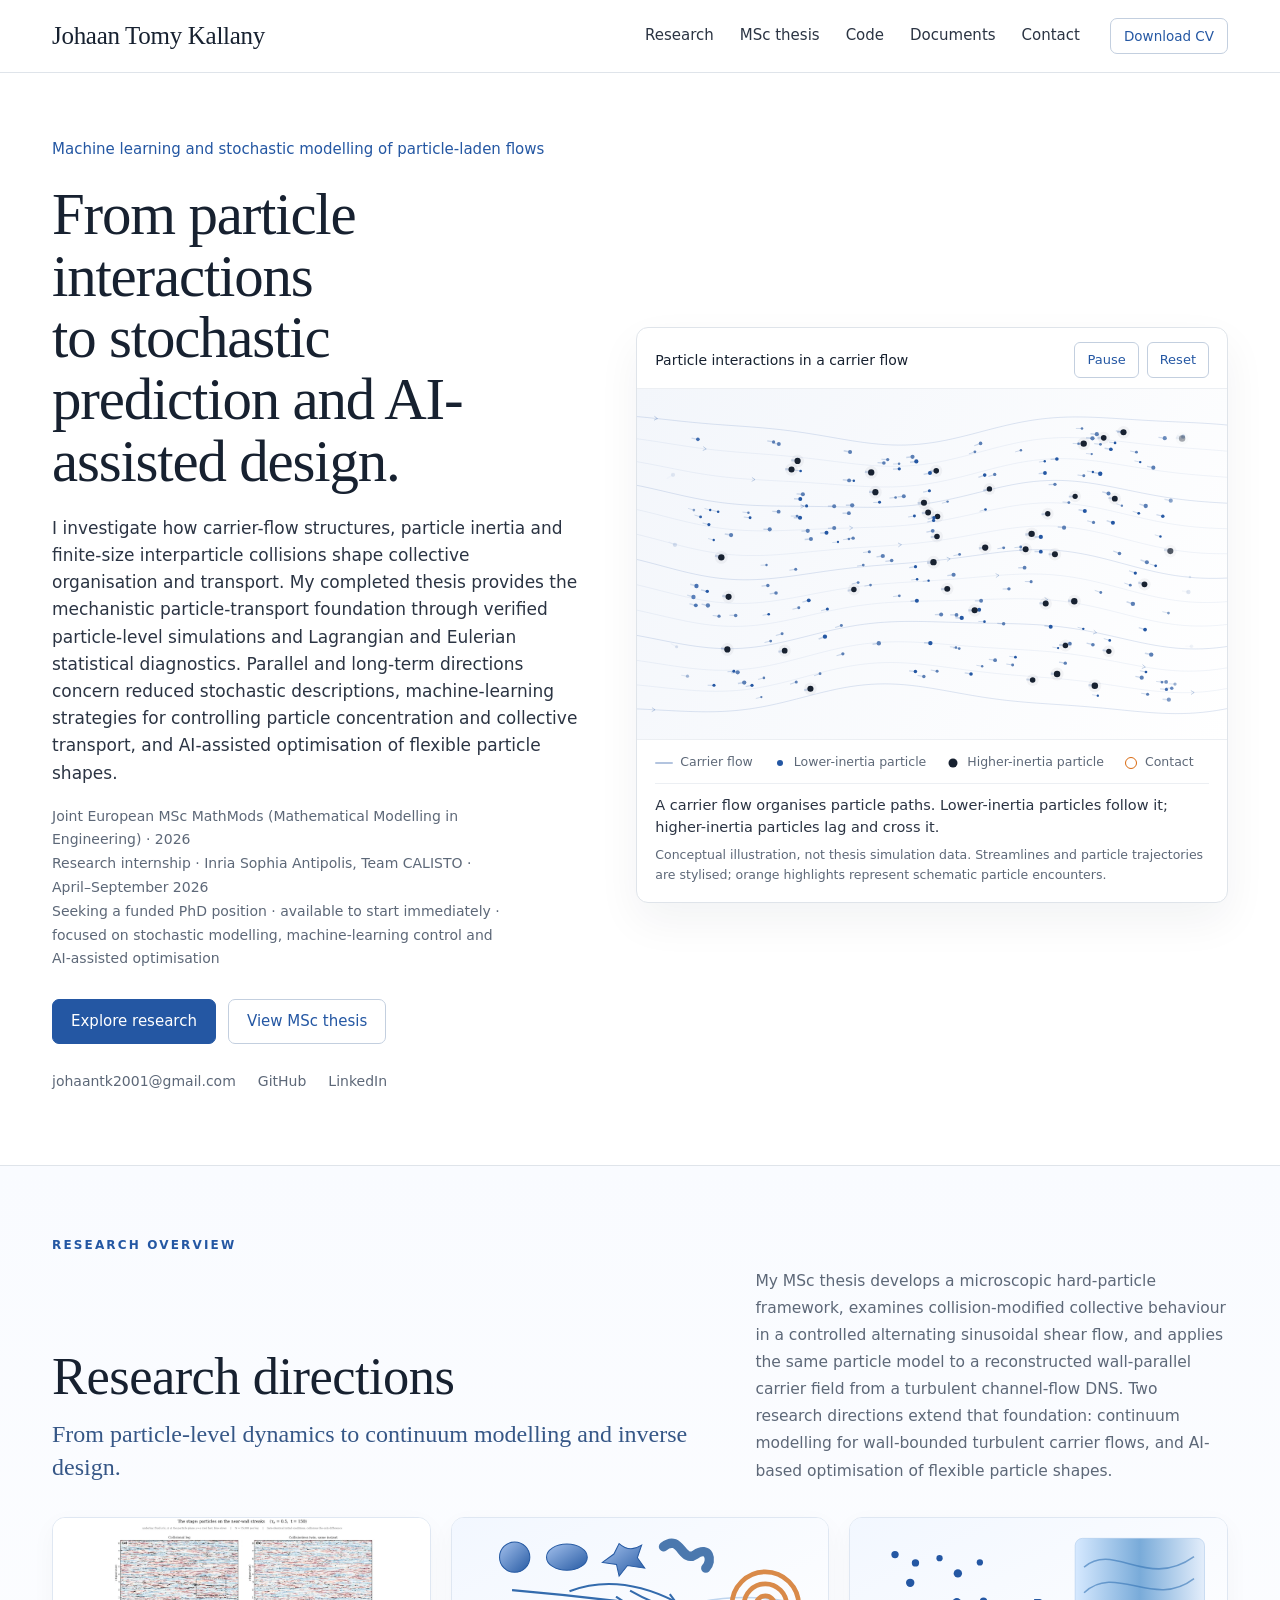
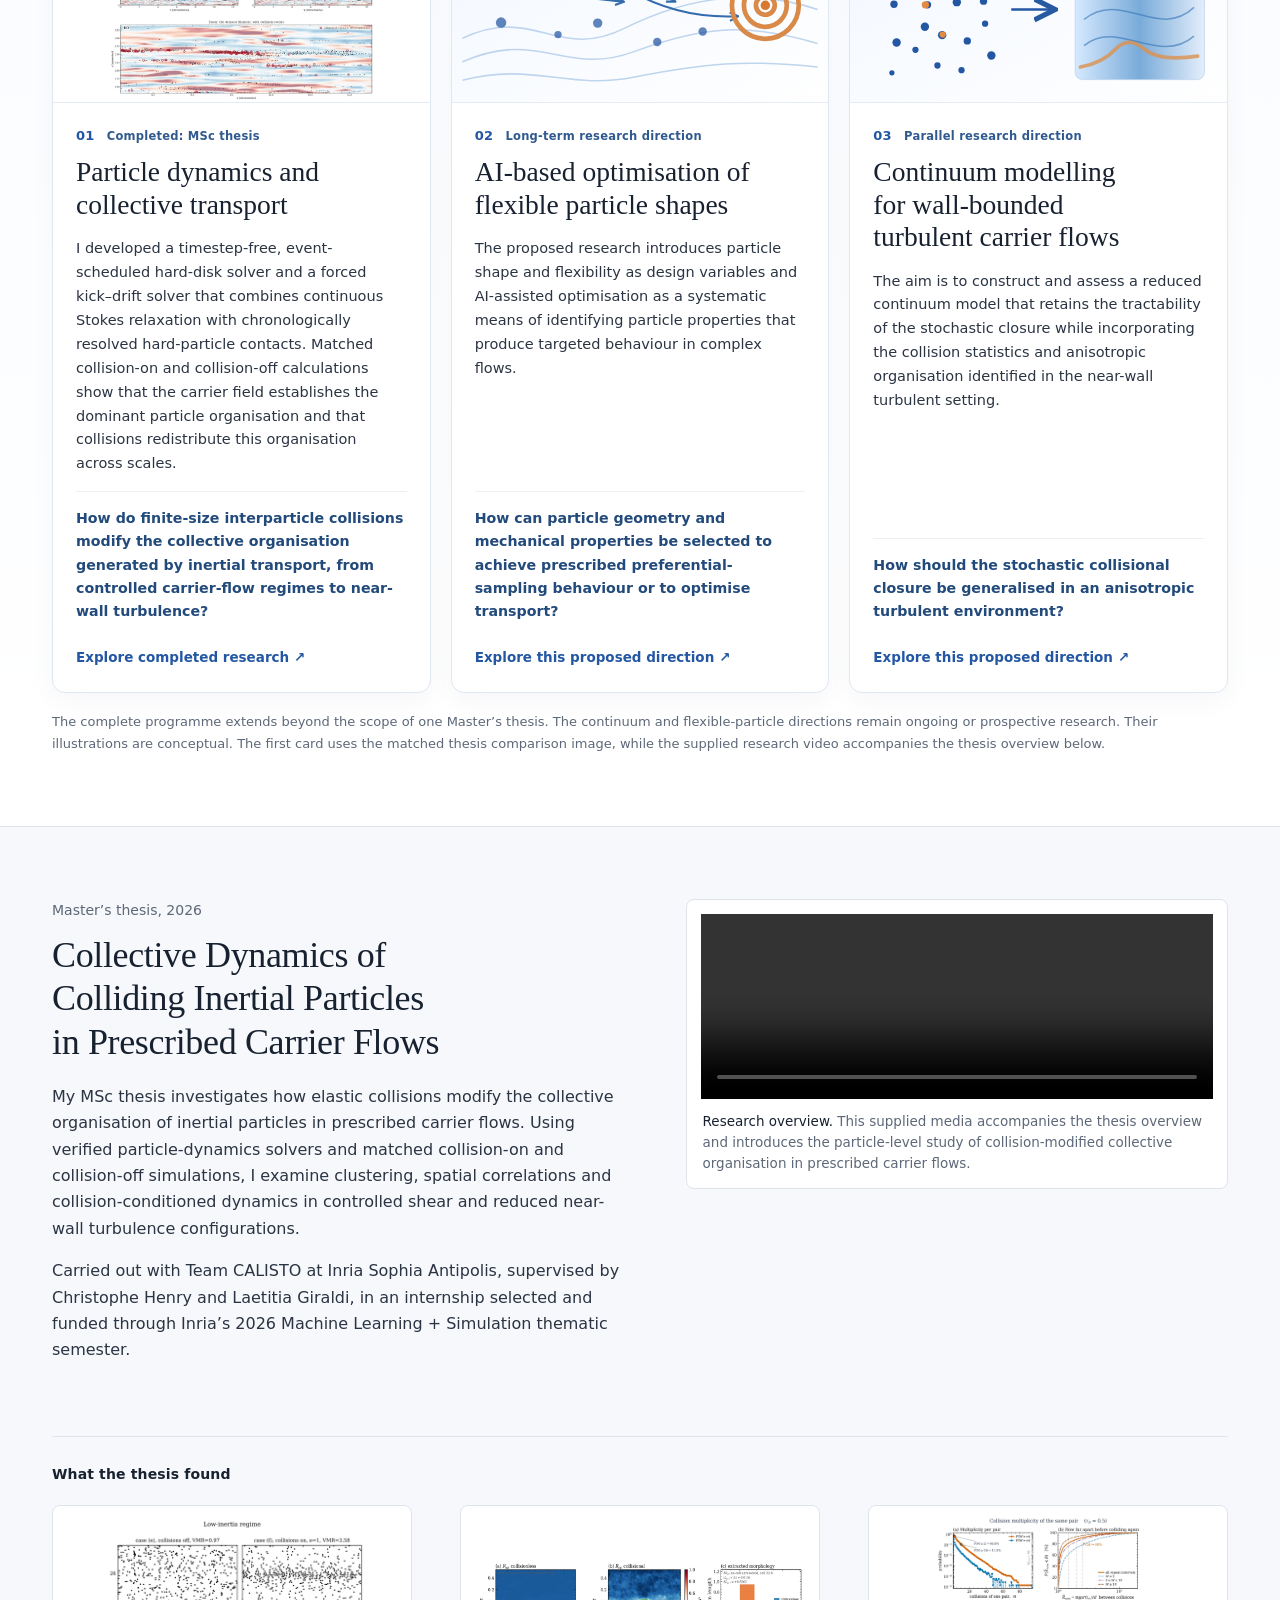
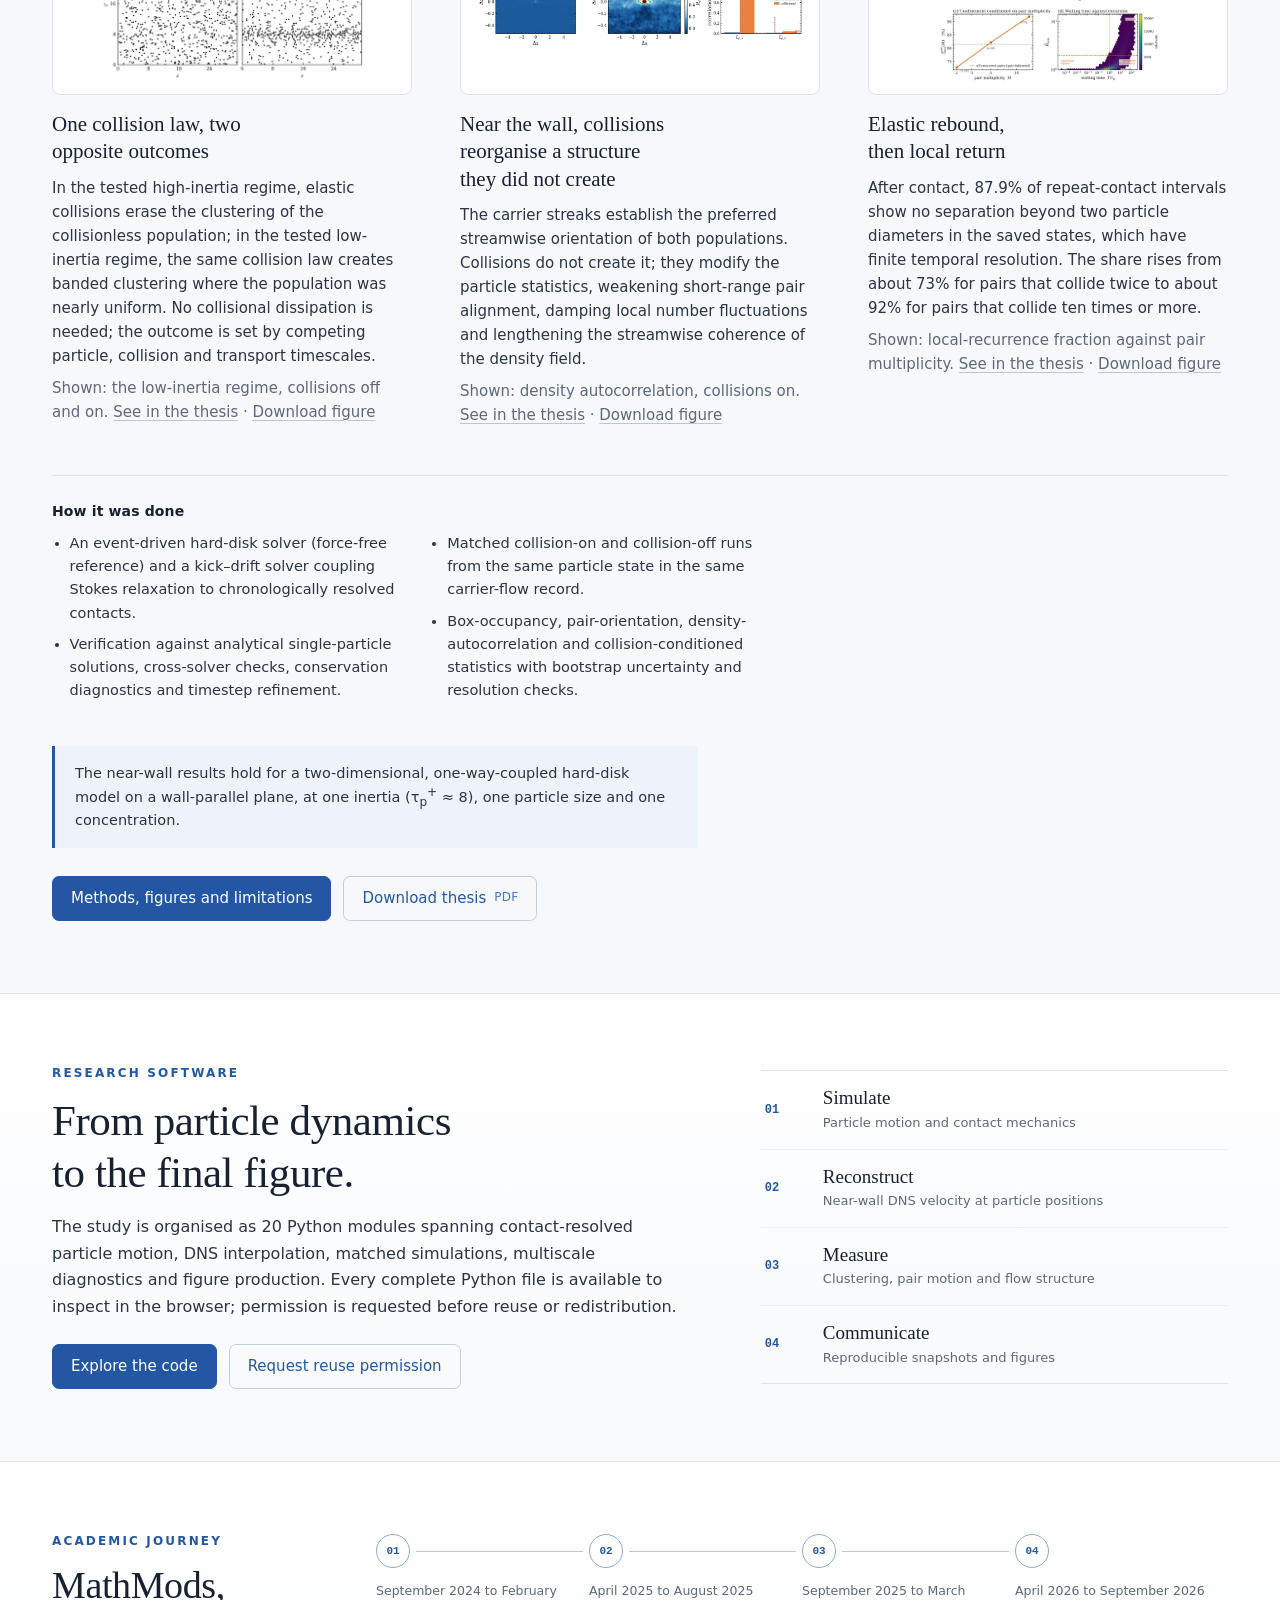
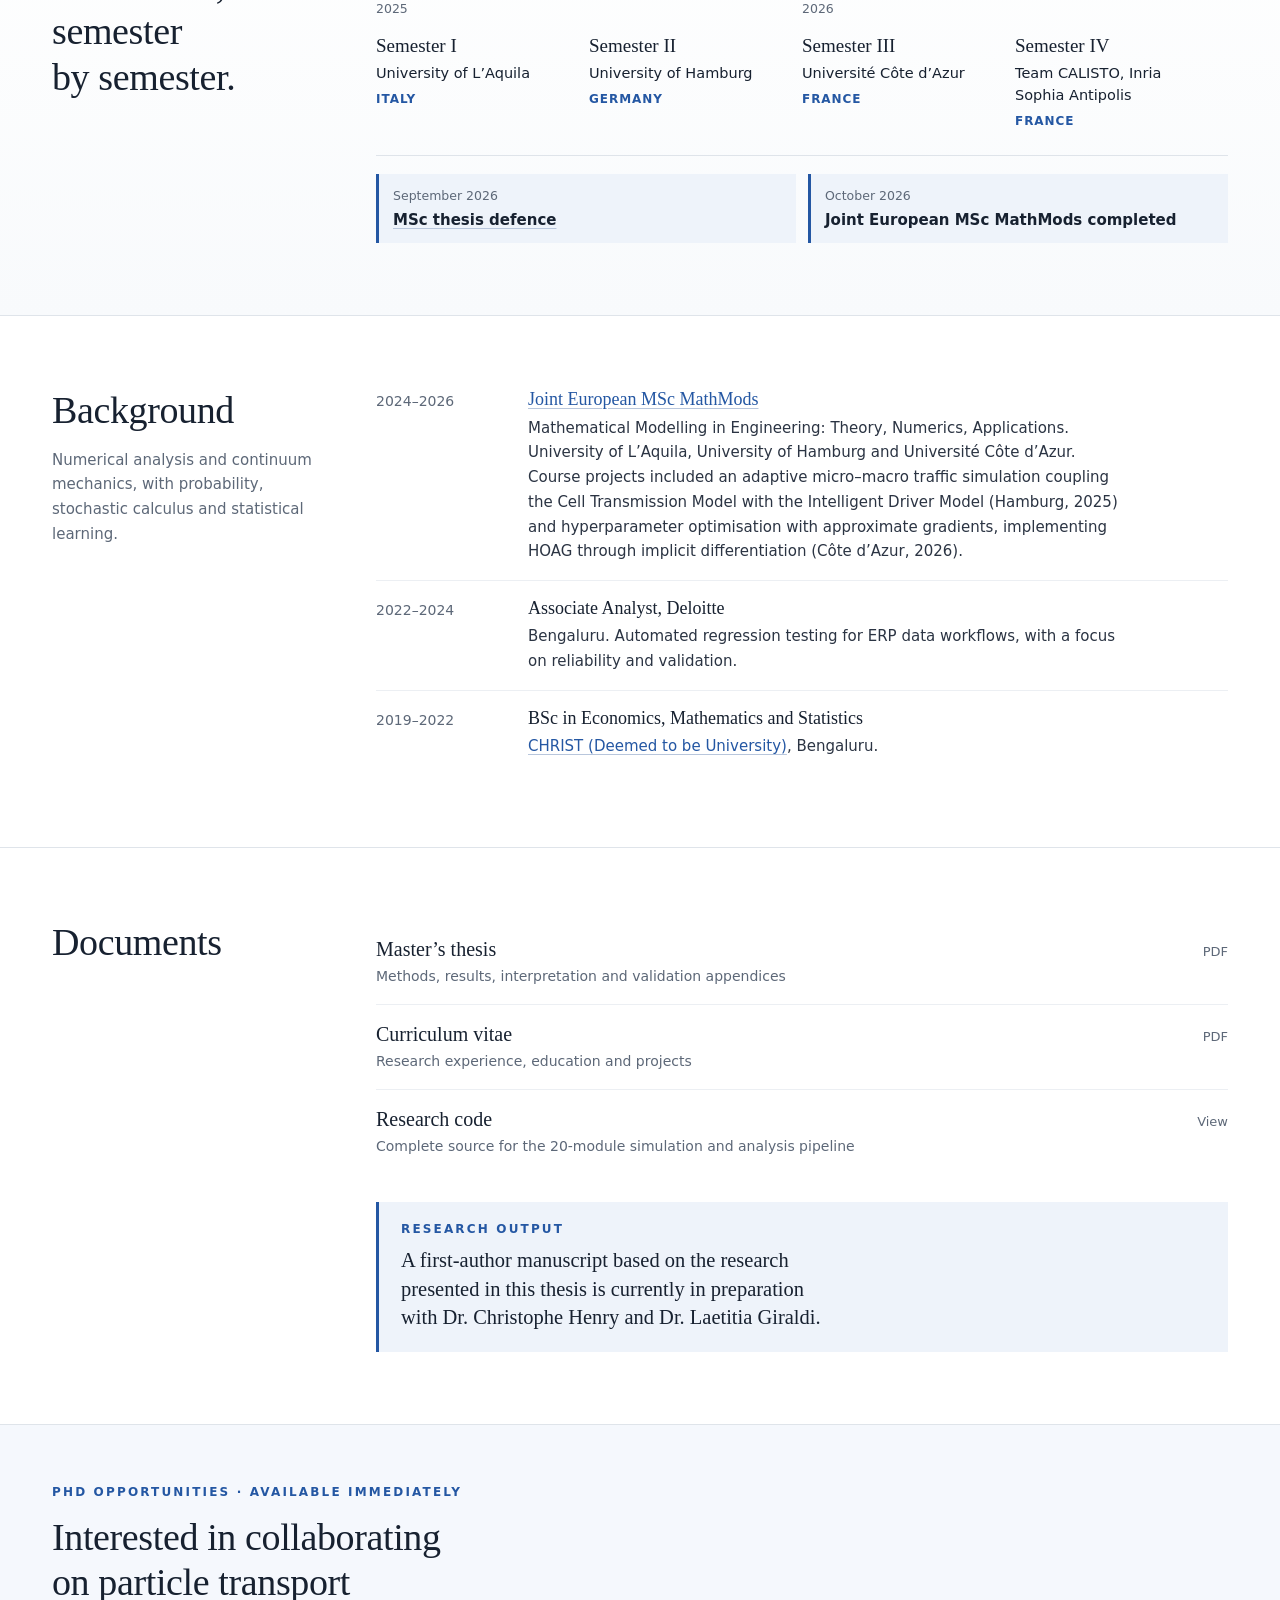
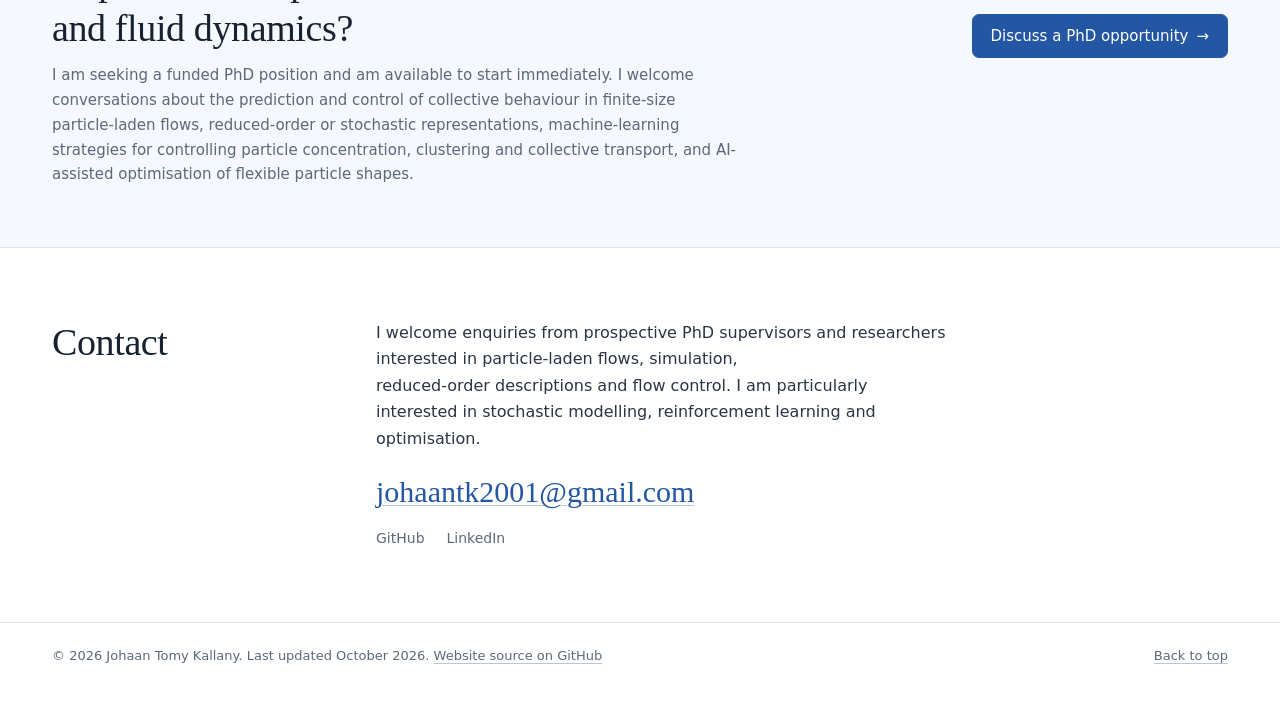
==== index.html @ b182837e "Replace semester descriptions with academic flow chart" ====
<!doctype html>
<html lang="en">
<head>
  <meta charset="utf-8">
  <meta name="viewport" content="width=device-width,initial-scale=1">
  <meta name="description" content="Johaan Tomy Kallany studies particle-laden flows using particle-level simulation, stochastic modelling, machine-learning control and AI-assisted optimisation of flexible particle shapes.">
  <meta name="theme-color" content="#ffffff">
  <meta name="color-scheme" content="light">
  <link rel="canonical" href="https://kallanyjohaan.github.io/">
  <meta property="og:type" content="website">
  <meta property="og:title" content="Johaan Tomy Kallany | AI and stochastic modelling of particle-laden flows">
  <meta property="og:description" content="From particle interactions to stochastic descriptions, machine-learning control and AI-assisted particle design.">
  <meta property="og:url" content="https://kallanyjohaan.github.io/">
  <meta property="og:image" content="https://kallanyjohaan.github.io/assets/social-card.jpg">
  <meta property="og:image:width" content="1200">
  <meta property="og:image:height" content="630">
  <meta property="og:image:alt" content="Collision-on particles on near-wall turbulent streaks, from the MSc thesis, with the site title.">
  <meta name="twitter:card" content="summary_large_image">
  <title>Johaan Tomy Kallany | AI and stochastic modelling of particle-laden flows</title>
  <link rel="icon" href="favicon.svg" type="image/svg+xml">
  <link rel="stylesheet" href="style.css">
  <script defer src="script.js"></script>
  <script defer src="animation.js"></script>
  <script type="application/ld+json">{"@context":"https://schema.org","@type":"Person","name":"Johaan Tomy Kallany","url":"https://kallanyjohaan.github.io/","email":"mailto:johaantk2001@gmail.com","sameAs":["https://github.com/kallanyJohaan","https://www.linkedin.com/in/johaantomykallany/"],"knowsAbout":["Particle-laden flows","Inertial particle clustering","Numerical modelling","Scientific computing","Stochastic modelling","Machine-learning control","AI-assisted optimisation","Inverse particle design"],"alumniOf":[{"@type":"CollegeOrUniversity","name":"University of L'Aquila"},{"@type":"CollegeOrUniversity","name":"University of Hamburg"},{"@type":"CollegeOrUniversity","name":"Université Côte d'Azur"},{"@type":"CollegeOrUniversity","name":"CHRIST (Deemed to be University)"}]}</script>
</head>
<body>
  <a class="skip" href="#main">Skip to content</a>
  <header class="site-header">
    <div class="wrap">
      <a class="brand" href="index.html" aria-label="Johaan Tomy Kallany homepage">Johaan Tomy Kallany</a>
      <button class="nav-toggle" type="button" aria-expanded="false" aria-controls="site-nav">Menu</button>
      <nav id="site-nav" aria-label="Main navigation">
        <a href="#work">Research</a>
        <a href="research.html">MSc thesis</a>
        <a href="code.html">Code</a>
        <a href="#documents">Documents</a>
        <a href="#contact">Contact</a>
        <a class="btn btn-ghost btn-sm nav-cv" href="assets/Johaan_Tomy_Kallany_CV.pdf" download="Johaan_Tomy_Kallany_CV.pdf">Download CV</a>
      </nav>
    </div>
  </header>

  <main id="main" tabindex="-1">
    <section class="hero">
      <div class="hero-copy">
        <p class="kicker">Machine learning and stochastic modelling of particle-laden flows</p>
        <h1>From particle interactions to stochastic prediction and AI-assisted design.</h1>
        <p class="lead">I investigate how carrier-flow structures, particle inertia and finite-size interparticle collisions shape collective organisation and transport. My completed thesis provides the mechanistic particle-transport foundation through verified particle-level simulations and Lagrangian and Eulerian statistical diagnostics. Parallel and long-term directions concern reduced stochastic descriptions, machine-learning strategies for controlling particle concentration and collective transport, and AI-assisted optimisation of flexible particle shapes.</p>
        <p class="context">Joint European MSc MathMods (Mathematical Modelling in Engineering) · 2026<br>Research internship · Inria Sophia Antipolis, Team CALISTO · <span class="nowrap">April–September 2026</span><br>Seeking a funded PhD position · available to start immediately · focused on stochastic modelling, machine-learning control and AI-assisted optimisation</p>
        <div class="actions">
          <a class="btn" href="#work">Explore research</a>
          <a class="btn btn-ghost" href="research.html">View MSc thesis</a>
        </div>
        <div class="links">
          <a href="mailto:johaantk2001@gmail.com">johaantk2001@gmail.com</a>
          <a href="https://github.com/kallanyJohaan">GitHub</a>
          <a href="https://www.linkedin.com/in/johaantomykallany/">LinkedIn</a>
        </div>
      </div>
      <figure class="motion" aria-labelledby="motion-title">
        <div class="motion-top">
          <p id="motion-title">Particle interactions in a carrier flow</p>
          <div class="motion-controls"><button id="animation-toggle" type="button" disabled aria-controls="research-canvas">Pause</button><button id="animation-reset" type="button" disabled aria-controls="research-canvas">Reset</button></div>
        </div>
        <div class="motion-view">
          <canvas id="research-canvas" width="720" height="430" role="img" aria-label="Conceptual animation: particles carried by a flow meet, and a population-level pattern forms."></canvas>
          <svg class="animation-fallback" viewBox="0 0 600 430" preserveAspectRatio="xMidYMid slice" xmlns="http://www.w3.org/2000/svg" role="img" aria-label="Particles following flow paths, with local encounters and organised transport." focusable="false">
            <defs>
              <linearGradient id="flow-wash" x1="0" y1="0" x2="1" y2="1"><stop offset="0" stop-color="#eef3fa"/><stop offset="1" stop-color="#ffffff"/></linearGradient>
              <marker id="flow-arrow" markerWidth="8" markerHeight="8" refX="6" refY="3" orient="auto"><path d="M0,0 L6,3 L0,6" fill="none" stroke="#7f9bc4" stroke-width="1.2"/></marker>
            </defs>
            <rect width="600" height="430" fill="url(#flow-wash)"/>
            <g fill="none" stroke="#c5d3e6" stroke-width="1.4">
              <path d="M30 95 C140 20 210 185 320 108 S465 55 565 105" marker-end="url(#flow-arrow)"/>
              <path d="M30 165 C155 85 225 265 330 178 S485 135 565 175" marker-end="url(#flow-arrow)"/>
              <path d="M30 245 C155 165 220 345 335 256 S475 215 565 250" marker-end="url(#flow-arrow)"/>
              <path d="M30 325 C145 250 215 405 330 333 S470 295 565 328" marker-end="url(#flow-arrow)"/>
            </g>
            <g fill="#2457a3">
              <circle cx="90" cy="72" r="5"/><circle cx="145" cy="96" r="4"/><circle cx="205" cy="132" r="5"/><circle cx="265" cy="136" r="4"/><circle cx="347" cy="88" r="5"/><circle cx="470" cy="76" r="4"/>
              <circle cx="106" cy="150" r="4"/><circle cx="205" cy="202" r="5"/><circle cx="255" cy="223" r="4"/><circle cx="287" cy="208" r="5"/><circle cx="355" cy="157" r="4"/><circle cx="445" cy="147" r="5"/>
              <circle cx="135" cy="238" r="5"/><circle cx="213" cy="280" r="4"/><circle cx="278" cy="296" r="5"/><circle cx="338" cy="253" r="4"/><circle cx="403" cy="229" r="5"/><circle cx="506" cy="238" r="4"/>
              <circle cx="91" cy="302" r="4"/><circle cx="197" cy="354" r="5"/><circle cx="261" cy="368" r="4"/><circle cx="357" cy="319" r="5"/><circle cx="451" cy="307" r="4"/><circle cx="525" cy="315" r="5"/>
            </g>
            <g fill="none" stroke="#d9690f" stroke-width="1.5"><circle cx="255" cy="223" r="13"/><circle cx="287" cy="208" r="13"/><path d="M267 217 L275 213" stroke-dasharray="2 3"/></g>
          </svg>
        </div>
        <figcaption>
          <ul class="legend" aria-label="Legend">
            <li><span class="sw sw-flow" aria-hidden="true"></span>Carrier flow</li>
            <li><span class="sw sw-light" aria-hidden="true"></span>Lower-inertia particle</li>
            <li><span class="sw sw-heavy" aria-hidden="true"></span>Higher-inertia particle</li>
            <li><span class="sw sw-contact" aria-hidden="true"></span>Contact</li>
          </ul>
          <p id="animation-caption" aria-live="off">A carrier flow organises particle paths. Lower-inertia particles follow it; higher-inertia particles lag and cross it.</p>
          <p class="note">Conceptual illustration, not thesis simulation data. Streamlines and particle trajectories are stylised; orange highlights represent schematic particle encounters.</p>
        </figcaption>
      </figure>
    </section>

    <section id="work" class="section directions-section" aria-labelledby="directions-title">
      <div class="wrap">
        <p class="section-eyebrow">Research overview</p>
        <div class="directions-intro">
          <div>
            <h2 id="directions-title">Research directions</h2>
            <p class="directions-subtitle">From particle-level dynamics to continuum modelling and inverse design.</p>
          </div>
          <p class="directions-summary">My MSc thesis develops a microscopic hard-particle framework, examines collision-modified collective behaviour in a controlled alternating sinusoidal shear flow, and applies the same particle model to a reconstructed wall-parallel carrier field from a turbulent channel-flow DNS. Two research directions extend that foundation: continuum modelling for wall-bounded turbulent carrier flows, and AI-based optimisation of flexible particle shapes.</p>
        </div>
        <div class="direction-grid">
          <article class="direction-card">
            <a class="direction-image thesis-comparison-image" href="assets/figures/fig-4-4.webp" aria-label="Open the matched collision comparison at full size">
              <img src="assets/figures/fig-4-4-700.webp" srcset="assets/figures/fig-4-4-700.webp 700w, assets/figures/fig-4-4-1100.webp 1100w, assets/figures/fig-4-4-1400.webp 1400w" sizes="(max-width: 980px) calc(100vw - 40px), 400px" alt="Collision-on and collision-off particle configurations shown on the same instantaneous streamwise velocity fluctuation, with recorded collision locations marked in red." width="2400" height="1662" loading="lazy">
            </a>
            <div class="direction-inner">
              <p class="direction-stage"><span class="direction-number">01</span> Completed: MSc thesis</p>
              <h3>Particle dynamics and collective transport</h3>
              <p>I developed a timestep-free, event-scheduled hard-disk solver and a forced kick–drift solver that combines continuous Stokes relaxation with chronologically resolved hard-particle contacts. Matched collision-on and collision-off calculations show that the carrier field establishes the dominant particle organisation and that collisions redistribute this organisation across scales.</p>
              <p class="direction-question">How do finite-size interparticle collisions modify the collective organisation generated by inertial transport, from controlled carrier-flow regimes to near-wall turbulence?</p>
              <a class="text-action" href="research.html">Explore completed research <span aria-hidden="true">↗</span></a>
            </div>
          </article>
          <article class="direction-card">
            <div class="direction-image conceptual"><img src="assets/images/inverse-design.svg" alt="Conceptual illustration of flexible particles whose geometry and mechanical properties are design variables in an inverse-design problem" width="720" height="380" loading="lazy"></div>
            <div class="direction-inner">
              <p class="direction-stage"><span class="direction-number">02</span> Long-term research direction</p>
              <h3>AI-based optimisation of flexible particle shapes</h3>
              <p>The proposed research introduces particle shape and flexibility as design variables and AI-assisted optimisation as a systematic means of identifying particle properties that produce targeted behaviour in complex flows.</p>
              <p class="direction-question">How can particle geometry and mechanical properties be selected to achieve prescribed preferential-sampling behaviour or to optimise transport?</p>
              <a class="text-action" href="research.html#inverse-design-title">Explore this proposed direction <span aria-hidden="true">↗</span></a>
            </div>
          </article>
          <article class="direction-card">
            <div class="direction-image conceptual"><img src="assets/images/continuum-density.svg" alt="Conceptual illustration of particle positions and a reduced evolution equation for the particle-density field" width="720" height="380" loading="lazy"></div>
            <div class="direction-inner">
              <p class="direction-stage"><span class="direction-number">03</span> Parallel research direction</p>
              <h3>Continuum modelling for wall-bounded turbulent carrier flows</h3>
              <p>The aim is to construct and assess a reduced continuum model that retains the tractability of the stochastic closure while incorporating the collision statistics and anisotropic organisation identified in the near-wall turbulent setting.</p>
              <p class="direction-question">How should the stochastic collisional closure be generalised in an anisotropic turbulent environment?</p>
              <a class="text-action" href="research.html#continuum-title">Explore this proposed direction <span aria-hidden="true">↗</span></a>
            </div>
          </article>
        </div>
        <p class="directions-note">The complete programme extends beyond the scope of one Master’s thesis. The continuum and flexible-particle directions remain ongoing or prospective research. Their illustrations are conceptual. The first card uses the matched thesis comparison image, while the supplied research video accompanies the thesis overview below.</p>
      </div>
    </section>

    <section id="thesis" class="section tinted">
      <div class="wrap">
        <div class="thesis-head">
          <div>
            <p class="label">Master’s thesis, 2026</p>
            <h2>Collective Dynamics of Colliding Inertial Particles in Prescribed Carrier Flows</h2>
            <p>My MSc thesis investigates how elastic collisions modify the collective organisation of inertial particles in prescribed carrier flows. Using verified particle-dynamics solvers and matched collision-on and collision-off simulations, I examine clustering, spatial correlations and collision-conditioned dynamics in controlled shear and reduced near-wall turbulence configurations.</p>
            <p>Carried out with Team CALISTO at Inria Sophia Antipolis, supervised by Christophe Henry and Laetitia Giraldi, in an internship selected and funded through Inria’s 2026 Machine Learning + Simulation thematic semester.</p>
          </div>
          <figure class="fig thesis-video-figure">
            <video class="direction-video thesis-overview-video" muted loop playsinline controls preload="metadata" aria-label="Research overview video for the thesis Collective Dynamics of Colliding Inertial Particles in Prescribed Carrier Flows" aria-describedby="thesis-video-caption">
              <source src="assets/research-overview.mp4" type="video/mp4">
              Your browser does not support embedded video.
            </video>
            <figcaption id="thesis-video-caption"><strong>Research overview.</strong> This supplied media accompanies the thesis overview and introduces the particle-level study of collision-modified collective organisation in prescribed carrier flows.</figcaption>
          </figure>
        </div>

        <div class="findings">
          <h3 class="heading">What the thesis found</h3>
          <ul class="finding-list">
            <li>
              <a class="thumb" href="assets/figures/fig-3-2.webp" aria-label="Open Figure 3.2 at full size"><img src="assets/figures/fig-3-2-1100.webp" width="1880" height="1145" loading="lazy" alt="low-inertia particle configurations without collisions (VMR 0.97) and with elastic collisions (VMR 3.58), the latter forming two dense bands."></a>
              <h3>One collision law, two opposite outcomes</h3>
              <p>In the tested high-inertia regime, elastic collisions erase the clustering of the collisionless population; in the tested low-inertia regime, the same collision law creates banded clustering where the population was nearly uniform. No collisional dissipation is needed; the outcome is set by competing particle, collision and transport timescales.</p>
              <p class="ref">Shown: the low-inertia regime, collisions off and on. <a href="assets/Johaan_Kallany_Thesis.pdf#page=40">See in the thesis</a> · <a href="assets/figures/fig-3-2.webp" download="Kallany_thesis_fig-3-2.webp">Download figure</a></p>
            </li>
            <li>
              <a class="thumb" href="assets/figures/fig-4-8.webp" aria-label="Open Figure 4.8 at full size"><img src="assets/figures/fig-4-8-1100.webp" width="904" height="532" loading="lazy" alt="the particle-density autocorrelation map of the collisional population, elongated along the streamwise direction."></a>
              <h3>Near the wall, collisions reorganise a structure they did not create</h3>
              <p>The carrier streaks establish the preferred streamwise orientation of both populations. Collisions do not create it; they modify the particle statistics, weakening short-range pair alignment, damping local number fluctuations and lengthening the streamwise coherence of the density field.</p>
              <p class="ref">Shown: density autocorrelation, collisions on. <a href="assets/Johaan_Kallany_Thesis.pdf#page=71">See in the thesis</a> · <a href="assets/figures/fig-4-8.webp" download="Kallany_thesis_fig-4-8.webp">Download figure</a></p>
            </li>
            <li>
              <a class="thumb" href="assets/figures/fig-4-15.webp" aria-label="Open Figure 4.15 at full size"><img src="assets/figures/fig-4-15-1100.webp" width="1123" height="730" loading="lazy" alt="the pair-balanced local-recurrence fraction rising from about 73 percent for pairs with two collisions to about 92 percent for pairs with ten or more."></a>
              <h3>Elastic rebound, then local return</h3>
              <p>After contact, 87.9% of repeat-contact intervals show no separation beyond two particle diameters in the saved states, which have finite temporal resolution. The share rises from about 73% for pairs that collide twice to about 92% for pairs that collide ten times or more.</p>
              <p class="ref">Shown: local-recurrence fraction against pair multiplicity. <a href="assets/Johaan_Kallany_Thesis.pdf#page=86">See in the thesis</a> · <a href="assets/figures/fig-4-15.webp" download="Kallany_thesis_fig-4-15.webp">Download figure</a></p>
            </li>
          </ul>
          <div class="how">
            <h3 class="heading">How it was done</h3>
            <ul>
              <li>An event-driven hard-disk solver (force-free reference) and a kick–drift solver coupling Stokes relaxation to chronologically resolved contacts.</li>
              <li>Verification against analytical single-particle solutions, cross-solver checks, conservation diagnostics and timestep refinement.</li>
              <li>Matched collision-on and collision-off runs from the same particle state in the same carrier-flow record.</li>
              <li>Box-occupancy, pair-orientation, density-autocorrelation and collision-conditioned statistics with bootstrap uncertainty and resolution checks.</li>
            </ul>
          </div>
          <div class="scope"><p>The near-wall results hold for a two-dimensional, one-way-coupled hard-disk model on a wall-parallel plane, at one inertia (<span class="nowrap">τ<sub>p</sub><sup>+</sup> ≈ 8</span>), one particle size and one concentration.</p></div>
          <div class="actions thesis-actions">
            <a class="btn" href="research.html">Methods, figures and limitations</a>
            <a class="btn btn-ghost" href="assets/Johaan_Kallany_Thesis.pdf" download="Johaan_Kallany_Thesis.pdf">Download thesis <span class="pdf">PDF</span></a>
          </div>
        </div>
      </div>
    </section>

    <section id="code" class="section code-teaser-section" aria-labelledby="code-teaser-title">
      <div class="wrap code-teaser">
        <div>
          <p class="section-eyebrow">Research software</p>
          <h2 id="code-teaser-title">From particle dynamics to the final figure.</h2>
          <p>The study is organised as 20 Python modules spanning contact-resolved particle motion, DNS interpolation, matched simulations, multiscale diagnostics and figure production. Every complete Python file is available to inspect in the browser; permission is requested before reuse or redistribution.</p>
          <div class="actions">
            <a class="btn" href="code.html">Explore the code</a>
            <a class="btn btn-ghost" href="mailto:johaantk2001@gmail.com?subject=Research%20code%20reuse%20permission%20request&amp;body=Name%3A%0AAffiliation%3A%0AModules%20of%20interest%3A%0AIntended%20use%3A">Request reuse permission</a>
          </div>
        </div>
        <ol class="code-stack" aria-label="Research code layers">
          <li><span>01</span><div><strong>Simulate</strong><small>Particle motion and contact mechanics</small></div></li>
          <li><span>02</span><div><strong>Reconstruct</strong><small>Near-wall DNS velocity at particle positions</small></div></li>
          <li><span>03</span><div><strong>Measure</strong><small>Clustering, pair motion and flow structure</small></div></li>
          <li><span>04</span><div><strong>Communicate</strong><small>Reproducible snapshots and figures</small></div></li>
        </ol>
      </div>
    </section>

    <section id="updates" class="section journey-section" aria-labelledby="journey-title">
      <div class="wrap two journey-layout">
        <header class="journey-heading">
          <p class="section-eyebrow">Academic journey</p>
          <h2 id="journey-title">MathMods, semester by semester.</h2>
        </header>
        <div class="journey-diagram">
          <ol class="journey-flow" role="list" aria-label="Four-semester MathMods academic journey">
            <li>
              <span class="journey-marker" aria-hidden="true">01</span>
              <div class="journey-step-copy">
                <p class="journey-date"><time datetime="2024-09">September 2024</time> to <time datetime="2025-02">February 2025</time></p>
                <h3>Semester I</h3>
                <p class="journey-institution">University of L’Aquila</p>
                <p class="journey-country">Italy</p>
              </div>
            </li>
            <li>
              <span class="journey-marker" aria-hidden="true">02</span>
              <div class="journey-step-copy">
                <p class="journey-date"><time datetime="2025-04">April 2025</time> to <time datetime="2025-08">August 2025</time></p>
                <h3>Semester II</h3>
                <p class="journey-institution">University of Hamburg</p>
                <p class="journey-country">Germany</p>
              </div>
            </li>
            <li>
              <span class="journey-marker" aria-hidden="true">03</span>
              <div class="journey-step-copy">
                <p class="journey-date"><time datetime="2025-09">September 2025</time> to <time datetime="2026-03">March 2026</time></p>
                <h3>Semester III</h3>
                <p class="journey-institution">Université Côte d’Azur</p>
                <p class="journey-country">France</p>
              </div>
            </li>
            <li>
              <span class="journey-marker" aria-hidden="true">04</span>
              <div class="journey-step-copy">
                <p class="journey-date"><time datetime="2026-04">April 2026</time> to <time datetime="2026-09">September 2026</time></p>
                <h3>Semester IV</h3>
                <p class="journey-institution">Team CALISTO, Inria Sophia Antipolis</p>
                <p class="journey-country">France</p>
              </div>
            </li>
          </ol>
          <ul class="journey-milestones" role="list" aria-label="Programme milestones">
            <li><time datetime="2026-09">September 2026</time><strong><a href="research.html">MSc thesis defence</a></strong></li>
            <li><time datetime="2026-10">October 2026</time><strong>Joint European MSc MathMods completed</strong></li>
          </ul>
        </div>
      </div>
    </section>

    <section id="background" class="section">
      <div class="wrap two">
        <div>
          <h2>Background</h2>
          <p class="intro">Numerical analysis and continuum mechanics, with probability, stochastic calculus and statistical learning.</p>
        </div>
        <ul class="rows">
          <li><span class="when">2024–2026</span><div><h3><a href="https://www.mathmods.eu/">Joint European MSc MathMods</a></h3><p class="detail">Mathematical Modelling in Engineering: Theory, Numerics, Applications. University of L’Aquila, University of Hamburg and Université Côte d’Azur. Course projects included an adaptive micro–macro traffic simulation coupling the Cell Transmission Model with the Intelligent Driver Model (Hamburg, 2025) and hyperparameter optimisation with approximate gradients, implementing HOAG through implicit differentiation (Côte d’Azur, 2026).</p></div></li>
          <li><span class="when">2022–2024</span><div><h3>Associate Analyst, Deloitte</h3><p class="detail">Bengaluru. Automated regression testing for ERP data workflows, with a focus on reliability and validation.</p></div></li>
          <li><span class="when">2019–2022</span><div><h3>BSc in Economics, Mathematics and Statistics</h3><p class="detail"><a href="https://christuniversity.in/">CHRIST (Deemed to be University)</a>, Bengaluru.</p></div></li>
        </ul>
      </div>
    </section>

    <section id="documents" class="section">
      <div class="wrap two">
        <h2>Documents</h2>
        <div>
          <ul class="docs">
            <li><a href="assets/Johaan_Kallany_Thesis.pdf" download="Johaan_Kallany_Thesis.pdf"><div><h3>Master’s thesis</h3><p>Methods, results, interpretation and validation appendices</p></div><span class="size">PDF</span></a></li>
            <li><a href="assets/Johaan_Tomy_Kallany_CV.pdf" download="Johaan_Tomy_Kallany_CV.pdf"><div><h3>Curriculum vitae</h3><p>Research experience, education and projects</p></div><span class="size">PDF</span></a></li>
            <li><a href="code.html"><div><h3>Research code</h3><p>Complete source for the 20-module simulation and analysis pipeline</p></div><span class="size">View</span></a></li>
          </ul>
          <div class="manuscript-update" aria-labelledby="manuscript-update-title">
            <p class="section-eyebrow">Research output</p>
            <h3 id="manuscript-update-title">A first-author manuscript based on the research presented in this thesis is currently in preparation with Dr. Christophe Henry and Dr. Laetitia Giraldi.</h3>
          </div>
        </div>
      </div>
    </section>

    <section id="phd" class="section phd-section" aria-labelledby="phd-title">
      <div class="wrap phd-panel">
        <div>
          <p class="section-eyebrow">PhD opportunities · Available immediately</p>
          <h2 id="phd-title">Interested in collaborating on particle transport and fluid dynamics?</h2>
          <p>I am seeking a funded PhD position and am available to start immediately. I welcome conversations about the prediction and control of collective behaviour in finite-size particle-laden flows, reduced-order or stochastic representations, machine-learning strategies for controlling particle concentration, clustering and collective transport, and AI-assisted optimisation of flexible particle shapes.</p>
        </div>
        <a class="btn phd-button" href="mailto:johaantk2001@gmail.com?subject=Prospective%20PhD%20research%20opportunity">Discuss a PhD opportunity <span aria-hidden="true">→</span></a>
      </div>
    </section>

    <section id="contact" class="section contact">
      <div class="wrap two">
        <h2>Contact</h2>
        <div>
          <p>I welcome enquiries from prospective PhD supervisors and researchers interested in particle-laden flows, simulation, <span class="nowrap">reduced-order descriptions</span> and flow control. I am particularly interested in stochastic modelling, <span class="nowrap">reinforcement learning</span> and optimisation.</p>
          <a class="contact-email" href="mailto:johaantk2001@gmail.com">johaantk2001@gmail.com</a>
          <div class="links" style="margin-top:0">
            <a href="https://github.com/kallanyJohaan">GitHub</a>
            <a href="https://www.linkedin.com/in/johaantomykallany/">LinkedIn</a>
          </div>
        </div>
      </div>
    </section>
  </main>

  <footer>
    <div class="wrap">
      <p>© <span id="year">2026</span> Johaan Tomy Kallany. Last updated October 2026. <a href="https://github.com/kallanyJohaan/kallanyJohaan.github.io">Website source on GitHub</a></p>
      <a href="#main">Back to top</a>
    </div>
  </footer>
</body>
</html>
---- style.css ----
/* Johaan Tomy Kallany: responsive static research website.
   Uses reliable system font stacks; no missing font assets or third-party font requests. */

:root{
  --paper:#ffffff;
  --ink:#172130;
  --text:#2b3443;
  --muted:#5d6878;
  --rule:#dfe4ea;
  --rule-soft:#eceff3;
  --accent:#2457a3;
  --accent-deep:#183f7c;
  --wash:#eef3fa;
  --serif:Georgia,'Times New Roman',serif;
  --sans:'Segoe UI',system-ui,-apple-system,BlinkMacSystemFont,Arial,sans-serif;
  --mono:ui-monospace,Menlo,Consolas,monospace;
  --gutter:clamp(20px,4.5vw,52px);
}

*{box-sizing:border-box}
[hidden]{display:none!important}
html{scroll-behavior:smooth;scroll-padding-top:24px;-webkit-text-size-adjust:100%}
body{margin:0;background:var(--paper);color:var(--text);font:16px/1.65 var(--sans);font-optical-sizing:auto;-webkit-font-smoothing:antialiased}
img,video{display:block;max-width:100%;height:auto}
p{margin:0 0 1em}
ul,ol{margin:0 0 1em;padding-left:1.2em}
li{margin-bottom:.45em}
button{font:inherit;color:inherit}
h1,h2,h3{font-family:var(--serif);color:var(--ink);font-weight:450;margin:0;text-wrap:balance}
h1{font-size:clamp(40px,5.4vw,68px);line-height:1.05;letter-spacing:-.02em}
h2{font-size:clamp(27px,3vw,32px);line-height:1.2;letter-spacing:-.01em}
h3{font-size:21px;line-height:1.3;font-weight:500}
small,.small{font-size:14px}
a{color:var(--accent);text-decoration:underline;text-decoration-thickness:1px;text-decoration-color:#b8c6dc;text-underline-offset:3px}
a{transition:color .15s ease,text-decoration-color .15s ease}
a:hover{color:var(--accent-deep);text-decoration-color:currentColor}
a:focus-visible,button:focus-visible,summary:focus-visible,video:focus-visible,pre:focus-visible{outline:2px solid var(--accent);outline-offset:3px;border-radius:2px}
::selection{background:#d6e3f7}

.wrap{max-width:1280px;margin-inline:auto;padding-inline:var(--gutter)}
.prose{max-width:66ch}
.muted{color:var(--muted)}
.nowrap{white-space:nowrap}
sub,sup{line-height:0}
.skip{position:absolute;left:var(--gutter);top:-80px;background:var(--ink);color:#fff;padding:8px 14px;border-radius:3px;z-index:20;text-decoration:none}
.skip:focus{top:12px}

/* Header */
.site-header{border-bottom:1px solid var(--rule)}
.site-header .wrap{display:flex;align-items:center;justify-content:space-between;gap:24px;min-height:72px;flex-wrap:wrap}
.brand{font-family:var(--serif);font-size:25px;color:var(--ink);text-decoration:none;letter-spacing:-.012em}
.brand:hover{color:var(--accent)}
.nav-toggle{display:none}
#site-nav{display:flex;gap:26px;align-items:center}
.nav-cv{margin-left:4px}
#site-nav a{color:var(--text);text-decoration:none;font-size:15px;padding:6px 0;border-bottom:2px solid transparent}
#site-nav a:hover{color:var(--accent)}
#site-nav a[aria-current="page"]{border-bottom-color:var(--accent);color:var(--ink)}
#site-nav a.btn{color:var(--accent);font-size:13.5px;font-weight:500;padding:5px 13px;min-height:36px;border:1px solid #c3cfdf;border-radius:7px;background:#fff}
#site-nav a.btn:hover{background:var(--wash);color:var(--accent-deep)}
.pdf{font-size:12px;color:var(--muted);letter-spacing:.02em}

/* Hero */
.hero{max-width:1280px;margin-inline:auto;padding:clamp(40px,6vw,64px) var(--gutter) clamp(44px,6vw,72px);display:grid;grid-template-columns:minmax(0,1fr) minmax(0,1.12fr);gap:clamp(32px,5vw,56px);align-items:center}
.hero-copy{grid-column:auto;padding-right:0}
.kicker{margin:0 0 22px;font-size:15px;font-weight:500;color:var(--accent)}
.hero h1{margin-bottom:22px;max-width:16ch;font-size:clamp(43px,4.6vw,70px)}
.hero .lead{font-size:17px;line-height:1.6;max-width:50ch;margin-bottom:18px}
.hero .context{font-size:14px;line-height:1.7;color:var(--muted);max-width:52ch;margin-bottom:28px}
.actions{display:flex;flex-wrap:wrap;gap:12px;align-items:center}
.btn{transition:background .15s ease,border-color .15s ease;display:inline-flex;align-items:center;gap:8px;min-height:44px;padding:9px 18px;border-radius:7px;font-weight:500;font-size:15px;text-decoration:none;border:1px solid var(--accent);background:var(--accent);color:#fff}
.btn:hover{background:var(--accent-deep);border-color:var(--accent-deep);color:#fff}
.btn-ghost{background:transparent;color:var(--accent);border-color:#c3cfdf}
.btn-ghost:hover{background:var(--wash);color:var(--accent-deep);border-color:#c3cfdf}
.btn-sm{min-height:36px;padding:5px 13px;font-size:13.5px}
.study-content .more-figs{margin:26px 0 0;border:0;padding:0;background:transparent}
.more-figs>summary{cursor:pointer;font:500 20px/1.3 var(--serif);color:var(--ink);padding:12px 16px;border:1px solid var(--rule);border-radius:8px;background:#fff;list-style:none;display:flex;align-items:center;justify-content:space-between}
.more-figs>summary::-webkit-details-marker{display:none}
.more-figs>summary::after{content:"Show";font:500 13px var(--sans);color:var(--accent)}
.more-figs[open]>summary::after{content:"Hide"}
.more-figs>summary:hover{background:var(--wash)}
.more-figs .gallery{margin-top:16px}
.btn .pdf{color:inherit;opacity:.8}
.links{display:flex;flex-wrap:wrap;gap:22px;margin-top:26px;font-size:14px}
.links a{color:var(--muted);text-decoration:none}
.links a:hover{color:var(--accent);text-decoration:underline}

/* Motion figure (hero illustration) */
.motion{grid-column:auto;margin:0;border:1px solid var(--rule);border-radius:12px;box-shadow:0 18px 44px rgba(23,33,48,.055);background:#fff;overflow:hidden}
.motion-top{display:flex;align-items:center;justify-content:space-between;gap:12px;padding:14px 18px 10px}
.motion-top p{margin:0;font-size:14px;font-weight:500;color:var(--ink)}
#animation-toggle{min-height:36px;min-width:64px;padding:5px 12px;border:1px solid #c3cfdf;border-radius:3px;background:#fff;color:var(--accent);font-size:13px;font-weight:500;cursor:pointer}
#animation-toggle:hover{background:var(--wash)}
.motion-view{position:relative;aspect-ratio:720/430;border-block:1px solid var(--rule-soft)}
.motion-view canvas,.animation-fallback{display:block;width:100%;height:100%}
.motion-view canvas{position:absolute;inset:0;visibility:hidden}
.animation-ready .motion-view canvas{visibility:visible}
.animation-ready .animation-fallback{visibility:hidden}
.motion:not(.animation-ready) #animation-toggle{display:none}
.motion figcaption{padding:12px 18px 16px}
.legend{list-style:none;display:flex;flex-wrap:wrap;gap:6px 20px;margin:0 0 10px;padding:0 0 10px;border-bottom:1px solid var(--rule-soft);font-size:12.5px;color:var(--muted)}
.legend li{display:flex;align-items:center;gap:7px;margin:0}
.sw{display:inline-block;width:14px;height:14px;position:relative}
.sw-flow{height:2px;width:18px;background:rgba(36,87,163,.35);border-radius:1px}
.sw-light::after,.sw-heavy::after,.sw-contact::after{content:"";position:absolute;left:50%;top:50%;transform:translate(-50%,-50%);border-radius:50%}
.sw-light::after{width:6px;height:6px;background:#2457a3}
.sw-heavy::after{width:9px;height:9px;background:#172130}
.sw-contact::after{width:10px;height:10px;border:1.5px solid #d9690f}
#animation-caption{margin:0 0 6px;font-size:14.5px;line-height:1.55;color:var(--text);min-height:2.3em}
.motion .note{margin:0;font-size:12.5px;color:var(--muted)}

/* Sections */
.section{border-top:1px solid var(--rule);padding:clamp(48px,6vw,72px) 0}
.section.tinted{background:#f6f8fb}
.two{display:grid;grid-template-columns:minmax(0,260px) minmax(0,1fr);gap:clamp(28px,5vw,64px);align-items:start}
.two h2{margin-bottom:14px;font-size:clamp(30px,3.4vw,38px)}
.two .intro{font-size:15px;color:var(--muted);max-width:30ch;margin:0}
.card{background:#fff;border:1px solid var(--rule);border-radius:10px}
.focus-head{display:flex;align-items:baseline;justify-content:space-between;gap:24px;flex-wrap:wrap;margin-bottom:22px}
.focus-head h2{font-size:clamp(28px,3.2vw,36px)}
.focus-head .intro{font-size:15px;color:var(--muted);max-width:48ch;margin:0}
.focus-grid{list-style:none;padding:0;margin:0;display:grid;grid-template-columns:repeat(3,minmax(0,1fr));gap:16px}
.focus-grid li{margin:0;padding:20px 20px 18px}
.focus-grid h3{font-size:19px;margin-bottom:8px}
.focus-grid p{margin:0;font-size:14.5px;line-height:1.6;color:var(--muted)}

/* Thesis block */
.thesis-head{display:grid;grid-template-columns:minmax(0,1.05fr) minmax(0,1fr);gap:clamp(28px,5vw,64px);align-items:start}
.label{font-size:14px;color:var(--muted);margin:0 0 12px}
.thesis-head h2{font-size:clamp(28px,3.2vw,36px);margin-bottom:20px;max-width:22ch}
.thesis-head p{max-width:58ch}
.fig{margin:0;border:1px solid var(--rule);border-radius:8px;background:#fff;padding:14px 14px 0}
.fig a{display:block}
.fig figcaption{padding:12px 2px 14px;font-size:13.5px;line-height:1.55;color:var(--muted)}
.fig figcaption strong{color:var(--ink);font-weight:500}
.findings{margin-top:clamp(36px,5vw,56px);padding-top:28px;border-top:1px solid var(--rule)}
.findings h3.heading,.how h3.heading{font-family:var(--sans);font-size:14px;font-weight:600;color:var(--ink);margin-bottom:22px;letter-spacing:.01em}
.how{margin-top:40px;padding-top:26px;border-top:1px solid var(--rule)}
.how h3.heading{margin-bottom:12px}
.how ul{margin:0;padding-left:1.1em;max-width:72ch;columns:2;column-gap:40px}
.how li{font-size:14.5px;line-height:1.6;color:var(--text);break-inside:avoid;margin-bottom:8px}
.finding-list{display:grid;grid-template-columns:repeat(3,minmax(0,1fr));gap:clamp(24px,4vw,48px);list-style:none;padding:0;margin:0}
.finding-list li{margin:0}
.finding-list h3{font-size:21px;margin-bottom:10px;max-width:22ch}
.thumb{display:flex;align-items:center;justify-content:center;height:190px;margin-bottom:16px;padding:10px;background:#fff;border:1px solid var(--rule);border-radius:8px}
.thumb img{max-height:100%;width:auto;max-width:100%;height:auto;object-fit:contain}
.finding-list p{font-size:15px;line-height:1.6;margin-bottom:8px}
.ref{font-size:13px;color:var(--muted)}
.ref a{color:var(--muted)}
.ref a:hover{color:var(--accent)}
.scope{margin-top:36px;padding:16px 20px;background:var(--wash);border-left:3px solid var(--accent);font-size:14.5px;line-height:1.6;max-width:70ch}
.scope p{margin:0}
.thesis-actions{margin-top:28px}

/* Updates, background, documents, contact */
.rows{list-style:none;margin:0;padding:0}
.rows li{display:grid;grid-template-columns:132px minmax(0,1fr);gap:20px;padding:16px 0;border-top:1px solid var(--rule-soft);margin:0}
.rows li:first-child{border-top:0;padding-top:0}
.rows time,.rows .when{font-size:14px;color:var(--muted);padding-top:2px}
.rows p{margin:0;max-width:62ch}
.rows h3{font-size:18px;margin-bottom:4px}
.rows .detail{font-size:15px;color:var(--text)}
.journey-section{background:linear-gradient(180deg,#fff 0%,#f8fafc 100%)}
.journey-heading h2{max-width:12ch}
.journey-flow{position:relative;display:grid;grid-template-columns:repeat(4,minmax(0,1fr));gap:0;list-style:none;margin:0;padding:0}
.journey-flow>li{position:relative;min-width:0;margin:0;padding:0 18px 0 0}
.journey-flow>li:not(:last-child)::after{content:"";position:absolute;z-index:0;top:17px;left:40px;right:6px;height:1px;background:#b8c7d9}
.journey-marker{position:relative;z-index:1;display:grid;place-items:center;width:34px;height:34px;border:1px solid #8fa9ca;border-radius:50%;background:#fff;color:var(--accent);font:650 11px var(--mono)}
.journey-step-copy{padding-top:14px}
.journey-date{min-height:3.5em;margin:0 0 8px;font-size:12.5px;line-height:1.45;color:var(--muted)}
.journey-flow h3{margin:0 0 5px;font-size:19px;line-height:1.3}
.journey-institution{margin:0;font-size:14.5px;line-height:1.5;color:var(--ink)}
.journey-country{margin:5px 0 0;font-size:12px;font-weight:650;letter-spacing:.08em;text-transform:uppercase;color:var(--accent)}
.journey-milestones{display:grid;grid-template-columns:repeat(2,minmax(0,1fr));gap:12px;list-style:none;margin:24px 0 0;padding:18px 0 0;border-top:1px solid var(--rule)}
.journey-milestones li{margin:0;padding:12px 14px;border-left:3px solid var(--accent);background:var(--wash)}
.journey-milestones time{display:block;margin-bottom:3px;font-size:12.5px;color:var(--muted)}
.journey-milestones strong{display:block;font-size:15px;line-height:1.4;color:var(--ink)}
.journey-milestones a{color:inherit}
@media(max-width:760px){
  .journey-flow{grid-template-columns:1fr}
  .journey-flow>li{display:grid;grid-template-columns:34px minmax(0,1fr);column-gap:14px;padding:0 0 22px}
  .journey-flow>li:not(:last-child)::after{top:36px;right:auto;bottom:0;left:16px;width:1px;height:auto}
  .journey-step-copy{padding-top:0}
  .journey-date{min-height:0;margin-bottom:6px}
  .journey-milestones{grid-template-columns:1fr}
}
@media print{.journey-flow>li,.journey-milestones>li{break-inside:avoid}}
.docs{list-style:none;margin:0;padding:0}
.docs li{margin:0;border-top:1px solid var(--rule-soft)}
.docs li:first-child{border-top:0}
.docs a{display:flex;justify-content:space-between;align-items:baseline;gap:24px;padding:16px 0;text-decoration:none;color:inherit}
.docs a:hover h3{color:var(--accent)}
.docs h3{font-size:20px}
.docs p{margin:3px 0 0;font-size:14px;color:var(--muted)}
.docs .size{white-space:nowrap;font-size:13px;color:var(--muted)}
.note-line{margin:22px 0 0;font-size:14.5px;color:var(--muted);max-width:62ch}
.manuscript-update{margin-top:28px;padding:20px 22px;border-left:3px solid var(--accent);background:var(--wash)}
.manuscript-update .section-eyebrow{margin-bottom:8px}
.manuscript-update h3{max-width:48ch;font-size:clamp(18px,1.6vw,21px);line-height:1.4}
.contact-email{font-family:var(--serif);font-size:clamp(22px,2.6vw,30px);line-height:1.3;display:inline-block;margin:4px 0 16px;overflow-wrap:anywhere}
.contact p{max-width:56ch}

footer{border-top:1px solid var(--rule);padding:22px 0 36px;font-size:13px;color:var(--muted)}
footer .wrap{display:flex;justify-content:space-between;gap:16px;flex-wrap:wrap}
footer p{margin:0}
footer a{color:var(--muted)}

/* Thesis study page */
.study-hero{padding-block:clamp(36px,5vw,56px) clamp(32px,4vw,44px)}
.study-hero h1{font-size:clamp(32px,4.2vw,48px);line-height:1.12;max-width:24ch;margin:10px 0 22px}
.study-hero .lead{font-family:var(--serif);font-size:clamp(18px,2vw,21px);line-height:1.5;color:var(--ink);max-width:56ch;margin-bottom:18px}
.study-hero .meta{font-size:14.5px;color:var(--muted);max-width:66ch;margin-bottom:26px}
.breadcrumb{font-size:14px;color:var(--muted);margin:0 0 10px}
.breadcrumb a{color:var(--muted)}
.study{display:grid;grid-template-columns:180px minmax(0,1fr);gap:clamp(28px,5vw,64px);border-top:1px solid var(--rule);padding-top:8px}
.contents{position:sticky;top:24px;align-self:start;padding-top:36px;display:flex;flex-direction:column;gap:10px}
.contents a{font-size:14px;color:var(--muted);text-decoration:none}
.contents a:hover{color:var(--accent);text-decoration:underline}
.study-content{min-width:0;max-width:720px}
.study-content>section{padding:36px 0 40px;border-top:1px solid var(--rule-soft)}
.study-content>section:first-child{border-top:0}
.study-content h2{margin-bottom:18px}
.study-content h3{margin:28px 0 10px}
.study-content p,.study-content li{max-width:66ch}
.study-content .fig{margin:22px 0 26px}
.study-content .fig img{max-height:620px;width:auto;max-width:100%;margin:0 auto}
.fig-pair{display:grid;grid-template-columns:1fr 1fr;gap:18px;margin:22px 0 10px}
.fig-pair .fig{margin:0}
.gallery{display:grid;grid-template-columns:1fr 1fr;gap:18px;margin:18px 0 8px}
.gallery .fig{margin:0;display:flex;flex-direction:column}
.gallery .fig>a{display:flex;align-items:center;justify-content:center;min-height:200px;flex:1}
.gallery figcaption a,.fig-pair figcaption a{display:inline}
.gallery .fig img,.fig-pair .fig img{max-height:300px}
.gallery figcaption{margin-top:auto}
.study-content details{margin:20px 0 4px;border:1px solid var(--rule);border-radius:8px;padding:12px 16px}
.study-content summary{cursor:pointer;font-weight:500;color:var(--accent)}
.study-content details video{margin-top:14px;width:100%;background:#0f1620;border-radius:3px}
.study-content details p{font-size:14px;color:var(--muted);margin:12px 0 0}
.callout{padding:16px 20px;background:var(--wash);border-left:3px solid var(--accent);margin:18px 0}
.callout p{margin:0;font-size:15px}
.cite{margin-top:28px;border:1px solid var(--rule);border-radius:8px;padding:18px 20px 14px;background:#fff}
.cite-head{display:flex;justify-content:space-between;align-items:center;gap:16px}
.study-content .cite h3{margin:0}
.cite pre{margin:14px 0 0;padding:14px 16px;background:#f5f7fa;border-radius:3px;overflow-x:auto;font:13px/1.65 var(--mono);color:var(--ink);tab-size:2}
.copy-button{min-height:38px;padding:6px 14px;border:1px solid #c3cfdf;border-radius:3px;background:#fff;color:var(--accent);font-size:13px;font-weight:500;cursor:pointer;white-space:nowrap}
.copy-button:hover{background:var(--wash)}
.copy-status{margin:8px 0 0;font-size:13px;color:var(--muted);min-height:1.3em}
.study-content .copy-status{max-width:none}

/* 404 */
.notfound{padding-block:72px 96px}
.notfound p{max-width:60ch}
.notfound h1{font-size:clamp(34px,4.5vw,52px);margin:8px 0 20px}

/* Responsive */
@media (max-width:980px){
  .hero{grid-template-columns:1fr;row-gap:32px}
  .motion{max-width:680px}
  .focus-grid{grid-template-columns:1fr}
  .hero h1{max-width:14ch}
  .thesis-head{grid-template-columns:1fr}
  .finding-list{grid-template-columns:1fr;gap:26px}
  .how ul{columns:1}
  .thumb{height:auto;max-height:260px}
  .finding-list li{padding-top:22px;border-top:1px solid var(--rule-soft)}
  .finding-list li:first-child{padding-top:0;border-top:0}
  .two{grid-template-columns:1fr;gap:20px}
  .two .intro{max-width:60ch}
  .study{grid-template-columns:1fr}
  .contents{position:static;flex-direction:row;flex-wrap:wrap;gap:8px 22px;padding:16px 0;border-bottom:1px solid var(--rule-soft)}
}
@media (max-width:980px){
  #site-nav{gap:16px}
  .brand{font-size:22px}
}
@media (max-width:900px){
  html{scroll-padding-top:16px}
  .site-header .wrap{min-height:60px;padding-block:8px}
  .js .nav-toggle{display:inline-flex;align-items:center;gap:8px;min-height:40px;padding:6px 12px;border:1px solid #c3cfdf;border-radius:3px;background:#fff;color:var(--accent);font-size:14px;font-weight:500;cursor:pointer}
  .js #site-nav{display:none;flex-basis:100%;flex-direction:column;align-items:flex-start;gap:4px;padding:8px 0 12px;border-top:1px solid var(--rule-soft)}
  .js #site-nav.is-open{display:flex}
  .js #site-nav a.btn{align-self:flex-start;margin-top:6px}
  html:not(.js) #site-nav{flex-wrap:wrap;gap:14px 20px;padding-bottom:10px}
  .rows li{grid-template-columns:1fr;gap:4px}
  .docs a{flex-direction:column;align-items:flex-start;gap:6px}
  .cite pre{font-size:12px}
  .fig-pair,.gallery{grid-template-columns:1fr}
}
@media (max-width:400px){
  .hero h1{font-size:36px}
  .brand{font-size:18px}
}
@media (prefers-reduced-motion:no-preference){
  .hero-copy>*{animation:rise .7s cubic-bezier(.2,.7,.2,1) both}
  .hero-copy>*:nth-child(2){animation-delay:.07s}
  .hero-copy>*:nth-child(3){animation-delay:.14s}
  .hero-copy>*:nth-child(4){animation-delay:.21s}
  .hero-copy>*:nth-child(5){animation-delay:.28s}
  .hero-copy>*:nth-child(6){animation-delay:.35s}
  .motion{animation:fade 1s ease both .3s}
}
@keyframes rise{from{opacity:0;transform:translateY(12px)}to{opacity:1;transform:none}}
@keyframes fade{from{opacity:0}to{opacity:1}}
@media (prefers-reduced-motion:reduce){html{scroll-behavior:auto}}
@media print{
  .site-header,.skip,.actions,.links,.motion,.contents,details,.copy-button,.copy-status,footer a{display:none!important}
  body{font-size:11pt;color:#000}
  a{color:#000;text-decoration:none}
  .section,.study-content>section{break-inside:avoid-page}
  .two,.thesis-head,.finding-list,.study{display:block}
  .fig{break-inside:avoid}
  .cite pre{white-space:pre-wrap}
}


/* Research-directions cards: maintain the original site's minimal academic tone. */
.directions-section{background:linear-gradient(180deg,#f9fbff 0%,#fff 100%)}
.section-eyebrow{font-size:12px;line-height:1.3;letter-spacing:.18em;text-transform:uppercase;font-weight:650;color:var(--accent);margin:0 0 14px}
.directions-intro{display:grid;grid-template-columns:minmax(0,1.15fr) minmax(0,.85fr);gap:clamp(20px,5vw,70px);align-items:end;margin-bottom:32px}
.directions-intro h2{font-size:clamp(36px,4.1vw,53px);margin:0 0 10px}
.directions-subtitle{font:400 clamp(18px,2vw,24px)/1.4 var(--serif);color:#365787;margin:0}
.directions-summary{color:var(--muted);font-size:15.5px;max-width:52ch;line-height:1.75;margin:0}
.direction-grid{display:grid;grid-template-columns:repeat(3,minmax(0,1fr));gap:20px;align-items:stretch}
.direction-card{min-width:0;background:#fff;border:1px solid #dfe7f2;border-radius:13px;overflow:hidden;display:flex;flex-direction:column;box-shadow:0 8px 26px rgba(23,33,48,.035)}
.direction-image{display:block;height:185px;overflow:hidden;background:#f2f6fc;border-bottom:1px solid #e5ecf4;flex-shrink:0}
.direction-image img{display:block;width:100%;height:100%;object-fit:cover;transition:transform .25s ease}
.direction-image.thesis-comparison-image{background:#fff}
.direction-image.thesis-comparison-image img{object-fit:contain}
.direction-video{display:block;width:100%;height:100%;object-fit:cover;background:#0d1726}
.thesis-video-figure .direction-video{height:auto;aspect-ratio:949/342;object-fit:contain;background:#fff}
.direction-image.conceptual img{object-fit:cover}
.direction-image[href]:hover img{transform:scale(1.035)}
.direction-image.thesis-comparison-image:hover img{transform:none}
.direction-inner{display:flex;flex-direction:column;flex:1;padding:22px 23px 24px}
.direction-stage{font-size:11.5px;color:#305a8f;letter-spacing:.02em;font-weight:650;margin:0 0 10px}
.direction-number{color:var(--accent);font-size:13px;font-weight:750;margin-right:8px}
.direction-card h3{font-size:clamp(22px,2.15vw,28px);line-height:1.18;margin:0 0 16px}
.direction-inner>p:not(.direction-stage){font-size:14.5px;line-height:1.65;color:var(--text)}
.direction-question{border-top:1px solid var(--rule-soft);padding-top:15px;margin-top:auto!important;font-weight:600;font-size:14.2px!important;color:#224a7b!important}
.text-action{font-size:13.5px;font-weight:600;margin-top:8px;text-decoration:none;color:var(--accent)}
.text-action:hover{text-decoration:underline}
.directions-note{margin:18px 0 0;font-size:13px;color:var(--muted)}
.phd-section{padding-block:60px;background:#f5f8fd}
.phd-panel{display:grid;grid-template-columns:minmax(0,1fr) auto;align-items:center;gap:50px}
.phd-panel h2{font-size:clamp(29px,3vw,38px);max-width:24ch;margin-bottom:12px}
.phd-panel p:not(.section-eyebrow){font-size:15px;max-width:72ch;color:var(--muted);margin:0}
.phd-button{white-space:nowrap}
.motion-controls{display:flex;gap:8px}
#animation-reset{min-height:36px;padding:5px 12px;border:1px solid #c3cfdf;border-radius:4px;background:#fff;color:var(--accent);font-size:13px;font-weight:500;cursor:pointer}
#animation-reset:hover{background:var(--wash)}
#animation-reset:disabled{opacity:.5;cursor:not-allowed}
.motion:not(.animation-ready) #animation-reset{display:none}
#animation-toggle,#animation-reset{border-radius:6px}
/* Preserve readable body text and hierarchy on narrower devices. */
@media(max-width:1180px){.direction-grid{gap:14px}.direction-inner{padding:19px}.direction-image{height:165px}}
@media(max-width:980px){.direction-grid{grid-template-columns:1fr;max-width:720px}.directions-intro{grid-template-columns:1fr}.directions-summary{max-width:70ch}.phd-panel{grid-template-columns:1fr}.phd-button{justify-self:start}}
@media(max-width:700px){.direction-grid{grid-template-columns:1fr}.direction-image{height:200px}.direction-card h3{font-size:26px}.hero h1{font-size:clamp(39px,9vw,54px)}.hero .lead{font-size:16px}.motion-top{padding:10px 12px}.motion-top p{font-size:13px}.motion-controls button{font-size:12px}.direction-inner{padding:20px}.phd-section{padding-block:48px}.hero{padding-top:38px}}
@media(max-width:400px){.direction-image{height:160px}.motion-top{align-items:flex-start;flex-wrap:wrap}}
@media(prefers-reduced-motion:reduce){.direction-image img{transition:none}}

/* Detailed future-research programme */
#future-research{--future-green:#14734f;--future-green-soft:#edf7f2}
#future-research .future-lead{font:400 19px/1.58 var(--serif);color:var(--ink);max-width:60ch;margin-bottom:22px}
.future-boundary{display:grid;grid-template-columns:1fr 1fr;gap:1px;margin:22px 0 28px;border:1px solid var(--rule);border-radius:10px;overflow:hidden;background:var(--rule)}
.future-boundary>div{min-width:0;padding:18px 20px;background:#fff}
.future-boundary>div:last-child{background:var(--future-green-soft)}
.future-boundary p{margin:0;max-width:none!important;font-size:14px;line-height:1.6}
.future-boundary .future-status{margin-bottom:7px;font-size:12px;font-weight:750;letter-spacing:.07em;text-transform:uppercase;color:var(--accent)}
.future-boundary .future-status.proposed{color:var(--future-green)}
.study-content .future-figure{margin:28px 0 34px;padding:10px 10px 0;overflow:hidden}
.study-content .future-figure>a,.study-content .future-figure picture{display:block;background:#f8fbff;border-radius:5px;overflow:hidden}
.study-content .future-figure img{width:100%;height:auto;max-height:none}
.future-track{margin:44px 0 0;padding-top:36px;border-top:1px solid var(--rule)}
.study-content .future-track h3{font-size:clamp(26px,3vw,32px);margin:6px 0 12px}
.future-track-head{margin-bottom:24px}
.future-track-number{margin:0!important;font-size:12px!important;font-weight:750;letter-spacing:.08em;text-transform:uppercase;color:var(--future-green);max-width:none!important}
.future-question{padding:14px 17px;margin:15px 0 0!important;border-left:3px solid var(--future-green);background:var(--future-green-soft);color:#27433a;max-width:none!important;font-size:15px!important}
.study-content .future-track h4{margin:28px 0 10px;font:650 16px/1.35 var(--sans);color:var(--ink);letter-spacing:.005em}
.future-steps{counter-reset:future-step;list-style:none;padding:0;margin:14px 0 24px}
.future-steps li{counter-increment:future-step;display:grid;grid-template-columns:36px minmax(0,1fr);gap:13px;margin:0;padding:14px 0;border-top:1px solid var(--rule-soft);max-width:none!important}
.future-steps li:first-child{border-top:0;padding-top:4px}
.future-steps li::before{content:counter(future-step);display:grid;place-items:center;width:32px;height:32px;border-radius:50%;background:var(--wash);color:var(--accent);font-size:13px;font-weight:750}
.future-steps li>div{min-width:0}
.future-method-grid{display:grid;grid-template-columns:1fr 1fr;gap:14px;margin:22px 0}
.future-method-card{min-width:0;padding:17px 18px;border:1px solid var(--rule);border-radius:8px;background:#fff}
.study-content .future-method-card h4{margin:0 0 7px}
.future-method-card p{margin:0!important;font-size:14px;line-height:1.6;color:var(--muted);max-width:none!important}
.future-requirements{display:grid;grid-template-columns:1fr 1fr;column-gap:28px;row-gap:3px;margin:14px 0 24px;padding-left:1.15em}
.future-requirements li{padding-right:5px;font-size:14.5px;line-height:1.58}
.future-constraint{margin:26px 0;padding:18px 20px;border:1px solid #d8c6af;border-left:4px solid #b46b21;border-radius:6px;background:#fff9f2}
.study-content .future-constraint h4{margin:0 0 7px;color:#72451d}
.future-constraint p{margin:0!important;max-width:none!important;font-size:14.5px;line-height:1.65}
.future-closing{margin-top:34px}

@media(max-width:700px){
  .future-boundary,.future-method-grid,.future-requirements{grid-template-columns:1fr}
  .future-boundary{gap:1px}
  .study-content .future-figure{margin-inline:-10px;border-radius:5px;padding-inline:5px}
  .future-track{margin-top:36px;padding-top:30px}
}
@media print{
  #future-research{break-inside:auto}
  .future-track{break-inside:auto}
  .future-method-card,.future-constraint,.future-figure{break-inside:avoid}
}

/* Research-code preview */
.code-teaser-section{background:linear-gradient(180deg,#fff 0%,#f7f9fc 100%)}
.code-teaser{display:grid;grid-template-columns:minmax(0,1.15fr) minmax(280px,.85fr);gap:clamp(34px,6vw,80px);align-items:center}
.code-teaser h2{font-size:clamp(30px,3.5vw,43px);max-width:20ch;margin-bottom:16px}
.code-teaser>div>p:not(.section-eyebrow){max-width:66ch;color:var(--text)}
.code-teaser .actions{margin-top:24px}
.code-stack{list-style:none;margin:0;padding:0;border-block:1px solid var(--rule)}
.code-stack li{display:grid;grid-template-columns:42px minmax(0,1fr);gap:16px;align-items:center;margin:0;padding:15px 4px;border-top:1px solid var(--rule-soft)}
.code-stack li:first-child{border-top:0}
.code-stack>li>span{font:600 12px var(--mono);color:var(--accent)}
.code-stack strong{display:block;font:500 19px/1.25 var(--serif);color:var(--ink)}
.code-stack small{display:block;margin-top:2px;color:var(--muted);font-size:13px}

.code-hero{padding-block:clamp(38px,5vw,58px) clamp(44px,6vw,72px)}
.code-hero h1{font-size:clamp(36px,4.7vw,57px);max-width:21ch;margin:10px 0 22px}
.code-hero .lead{font-family:var(--serif);font-size:clamp(18px,2vw,21px);line-height:1.55;color:var(--ink);max-width:64ch;margin-bottom:26px}
.code-policy{display:grid;grid-template-columns:1fr 1fr;gap:24px;margin-top:28px;padding:18px 20px;background:var(--wash);border-left:3px solid var(--accent);max-width:1000px}
.code-policy p{font-size:14px;line-height:1.6;margin:0}

.code-browser-section{border-top:1px solid var(--rule);padding:clamp(46px,6vw,72px) 0 76px;background:#f8fafc}
.code-browser-head{display:grid;grid-template-columns:minmax(0,1fr) minmax(260px,360px);gap:clamp(28px,6vw,80px);align-items:end;margin-bottom:26px}
.code-browser-head h2{font-size:clamp(30px,3.6vw,42px);margin-bottom:10px}
.code-browser-head>div>p:last-child{max-width:62ch;color:var(--muted);margin:0}
.code-search{display:none}
.js .code-search{display:block}
.code-search label{display:block;font-size:13px;font-weight:600;color:var(--ink);margin-bottom:7px}
.code-search input{width:100%;min-height:44px;padding:9px 12px;border:1px solid #bcc9da;border-radius:7px;background:#fff;color:var(--ink);font:15px var(--sans)}
.code-search input::placeholder{color:#788392}
.code-search input:focus-visible{outline:2px solid var(--accent);outline-offset:2px}
.code-search p{font-size:13px;color:var(--muted);margin:7px 0 0;min-height:1.4em}
.code-view-toolbar{display:flex;align-items:center;justify-content:space-between;gap:18px;margin:0 0 18px;padding:13px 0;border-block:1px solid var(--rule)}
.code-view-actions{display:flex;flex-wrap:wrap;gap:8px}
.code-view-actions .btn{font-family:inherit;cursor:pointer}
.code-view-toolbar>p{margin:0;color:var(--muted);font-size:13px;text-align:right}
.code-group-nav{display:flex;flex-wrap:wrap;gap:8px;margin:0 0 38px;padding-bottom:20px;border-bottom:1px solid var(--rule)}
.code-group-nav a{padding:6px 11px;border:1px solid #cad4e1;border-radius:999px;background:#fff;color:var(--accent);font-size:13px;text-decoration:none}
.code-group-nav a:hover{background:var(--wash);color:var(--accent-deep)}
.code-empty{padding:20px;border:1px solid var(--rule);border-radius:8px;background:#fff;color:var(--muted)}
.code-group{scroll-margin-top:24px;margin:0 0 54px}
.code-group:last-of-type{margin-bottom:0}
.code-group-heading{display:grid;grid-template-columns:48px minmax(0,1fr);gap:14px;align-items:start;margin-bottom:15px}
.code-group-heading>p{margin:5px 0 0;font:600 12px var(--mono);color:var(--accent)}
.code-group-heading h2{font-size:clamp(25px,2.8vw,33px);margin-bottom:4px}
.code-group-heading div>p{margin:0;color:var(--muted);font-size:14.5px}
.code-module{margin:10px 0;border:1px solid var(--rule);border-radius:9px;background:#fff;box-shadow:0 6px 20px rgba(23,33,48,.025);overflow:hidden}
.code-module>summary{display:flex;justify-content:space-between;align-items:center;gap:22px;padding:16px 18px;cursor:pointer;list-style:none;color:var(--ink)}
.code-module>summary::-webkit-details-marker{display:none}
.code-module>summary::before{content:"+";flex:0 0 22px;width:22px;height:22px;border:1px solid #c5d1df;border-radius:50%;display:grid;place-items:center;color:var(--accent);font:500 16px/1 var(--sans)}
.code-module[open]>summary::before{content:"−"}
.code-module>summary:hover{background:#fbfcfe}
.code-module>summary>span:first-of-type{display:flex;flex-direction:column;gap:3px;min-width:0;margin-right:auto}
.code-module>summary code{font:600 14px var(--mono);color:var(--ink);overflow-wrap:anywhere}
.code-module>summary small{font-size:13px;color:var(--muted);font-weight:400}
.source-badge{flex:0 0 auto;padding:3px 8px;border-radius:999px;background:var(--wash);color:var(--accent);font-size:11px;font-weight:600;letter-spacing:.03em;text-transform:uppercase}
.code-new-tab{display:inline-flex;align-items:center;justify-content:center;gap:5px;min-height:38px;padding:8px 12px;border:1px solid #c7d5e5;text-decoration:none;white-space:nowrap}
.code-new-tab:hover{border-color:var(--accent);background:#e7f0fb;color:var(--accent-deep)}
.code-module-body{padding:0 18px 18px;border-top:1px solid var(--rule-soft)}
.code-module-body>p{margin:14px 0 10px;color:var(--muted);font-size:13.5px}
.code-module pre{margin:0;padding:16px 18px;max-width:100%;overflow:auto;scrollbar-gutter:stable;overscroll-behavior:contain;border:1px solid #e2e7ed;border-radius:6px;background:#f4f6f9;color:#1e2938;font:13px/1.65 var(--mono);tab-size:4}
.code-module pre code{font:inherit;white-space:pre}
.code-access-section{background:#eef3fa}
.code-access-panel{display:grid;grid-template-columns:minmax(0,1fr) auto;gap:48px;align-items:center}
.code-access-panel h2{font-size:clamp(29px,3.2vw,40px);margin-bottom:12px}
.code-access-panel p:not(.section-eyebrow){max-width:68ch;margin:0;color:var(--muted)}
.code-access-panel .btn{white-space:nowrap}

@media(max-width:980px){
  .code-teaser{grid-template-columns:1fr}
  .code-stack{max-width:680px}
  .code-browser-head{grid-template-columns:1fr}
  .code-search{max-width:560px}
  .code-access-panel{grid-template-columns:1fr;gap:24px}
  .code-access-panel .btn{justify-self:start}
}
@media(max-width:700px){
  .code-policy{grid-template-columns:1fr;gap:12px}
  .code-view-toolbar{align-items:flex-start;flex-direction:column}
  .code-view-toolbar>p{text-align:left}
  .code-group-heading{grid-template-columns:34px minmax(0,1fr)}
  .code-module>summary{gap:10px;padding:14px 13px}
  .code-module>summary::before{flex-basis:20px;width:20px;height:20px}
  .code-new-tab{min-height:44px;padding:8px 10px;font-size:10px}
  .code-module-body{padding:0 12px 12px}
  .code-module pre{padding:14px;font-size:12px}
}
@media(forced-colors:active){
  .code-module,.code-policy,.code-search input,.code-group-nav a{border:1px solid CanvasText}
  .code-module>summary::before{border-color:CanvasText}
}
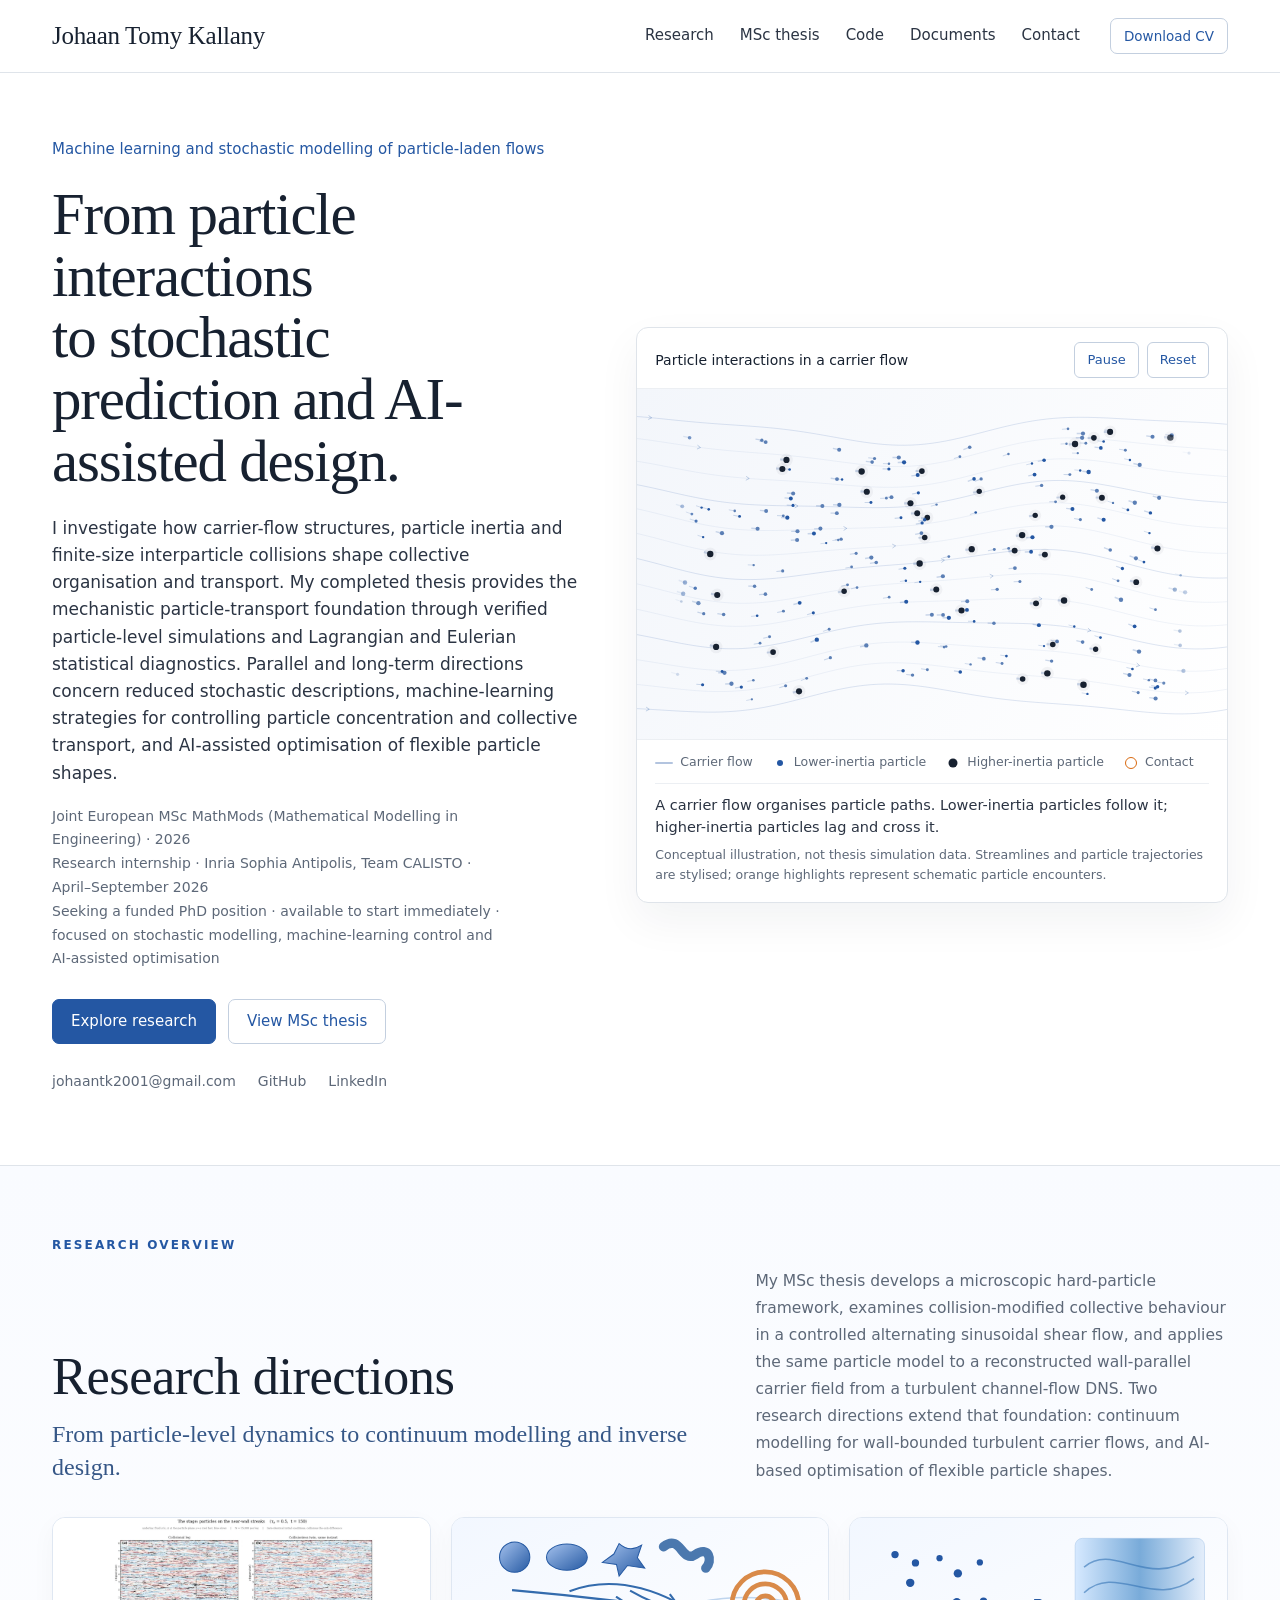
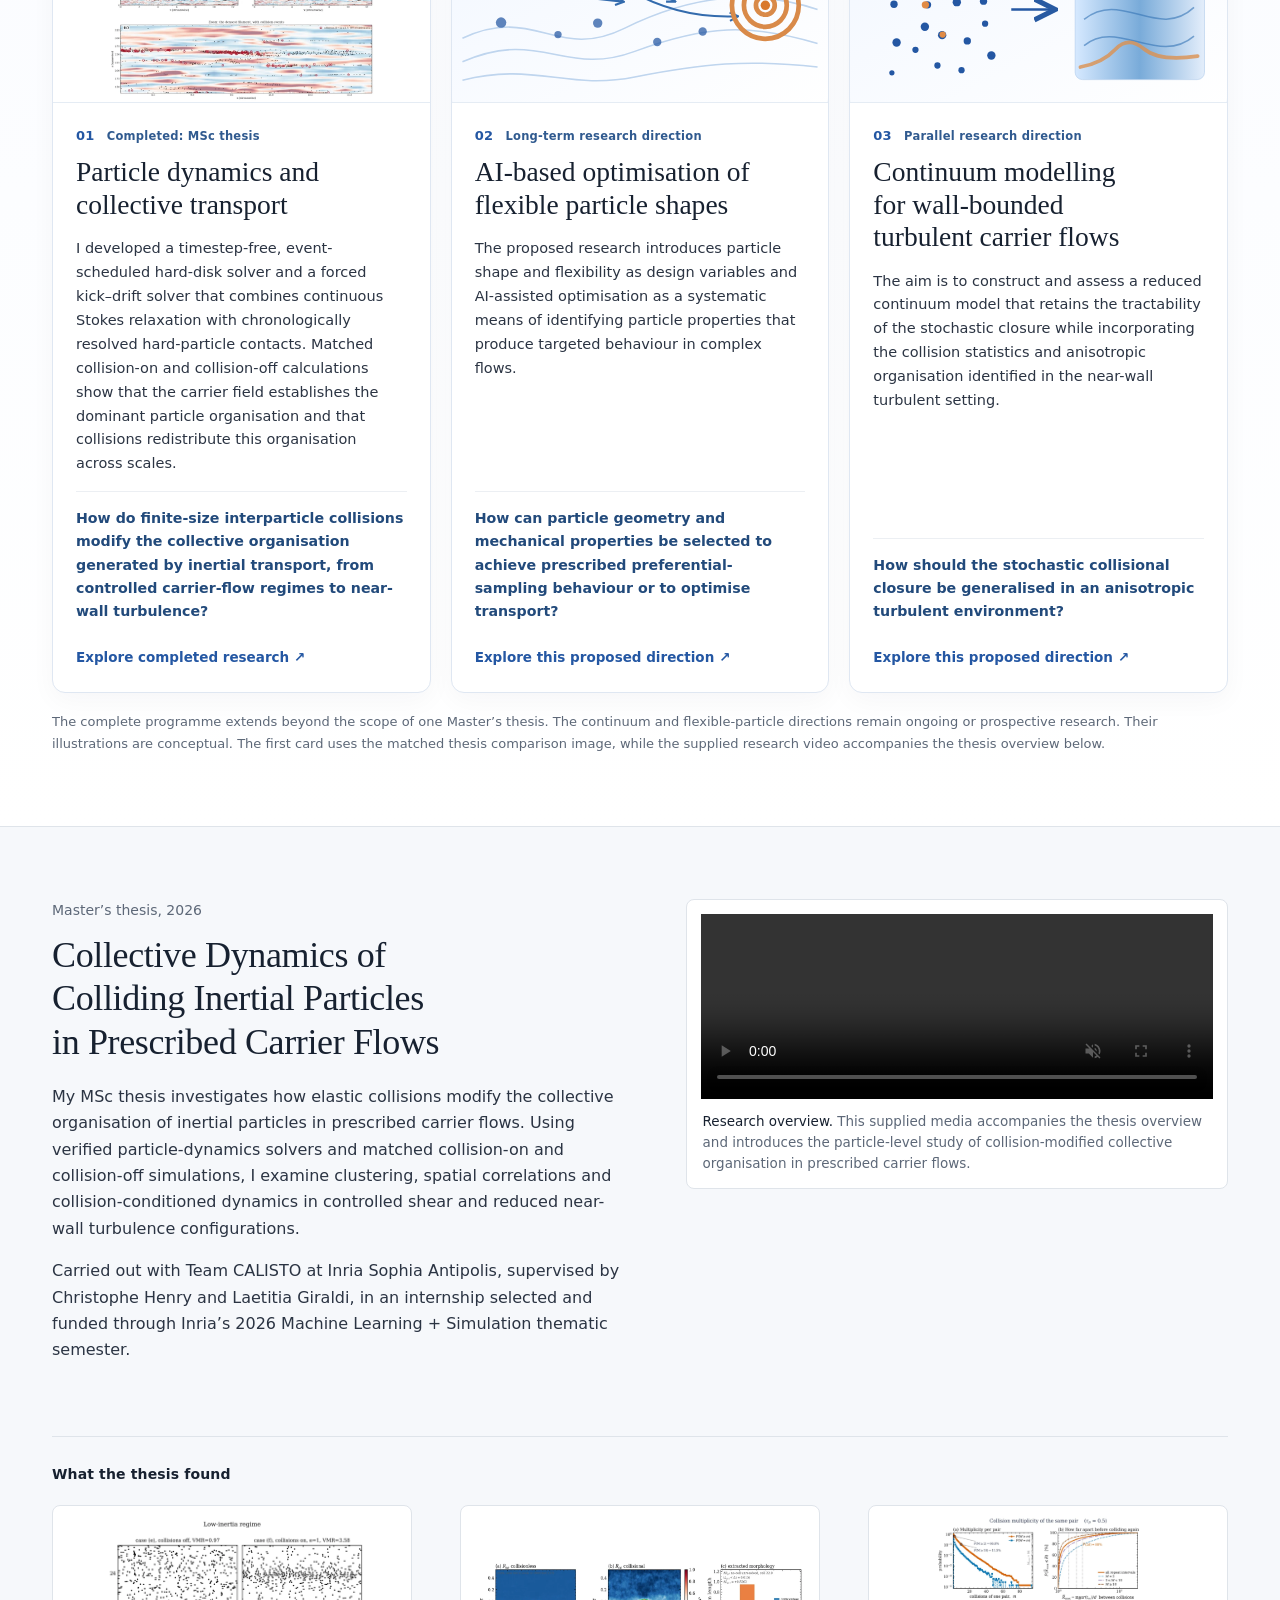
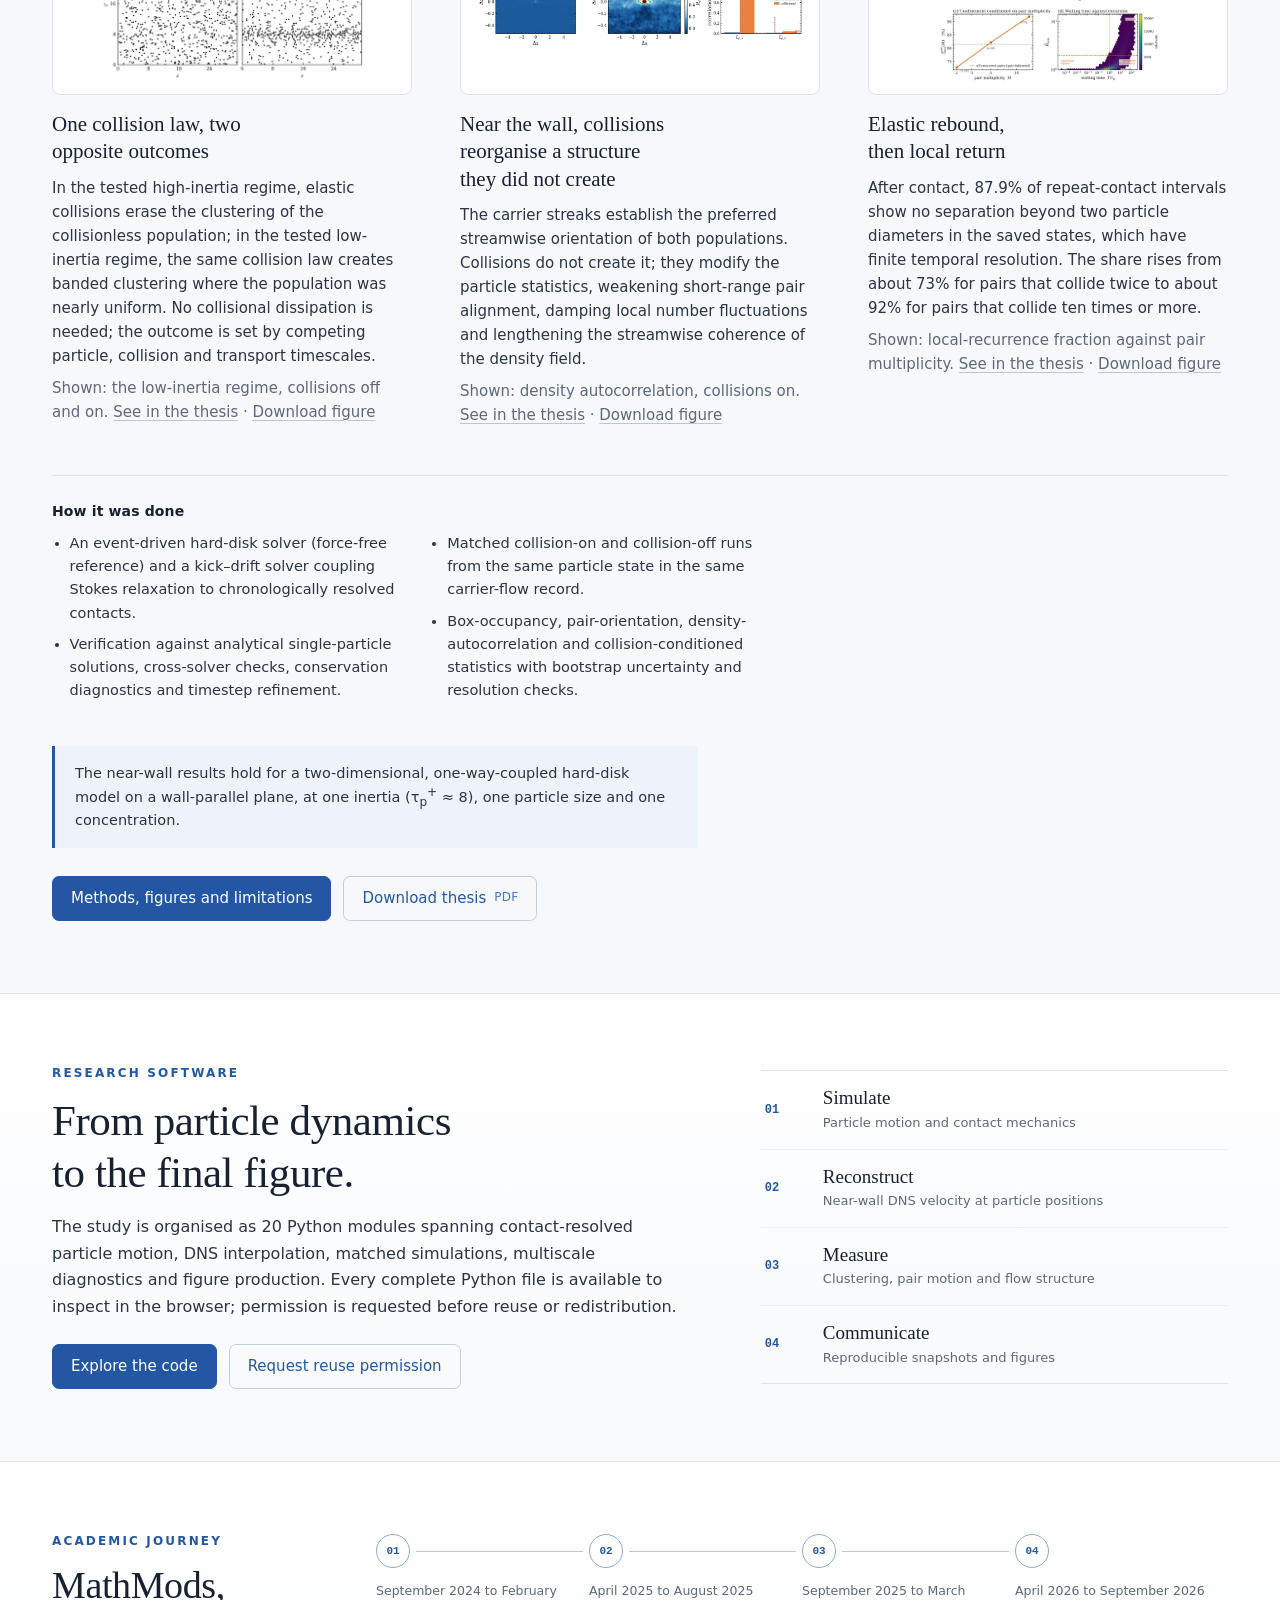
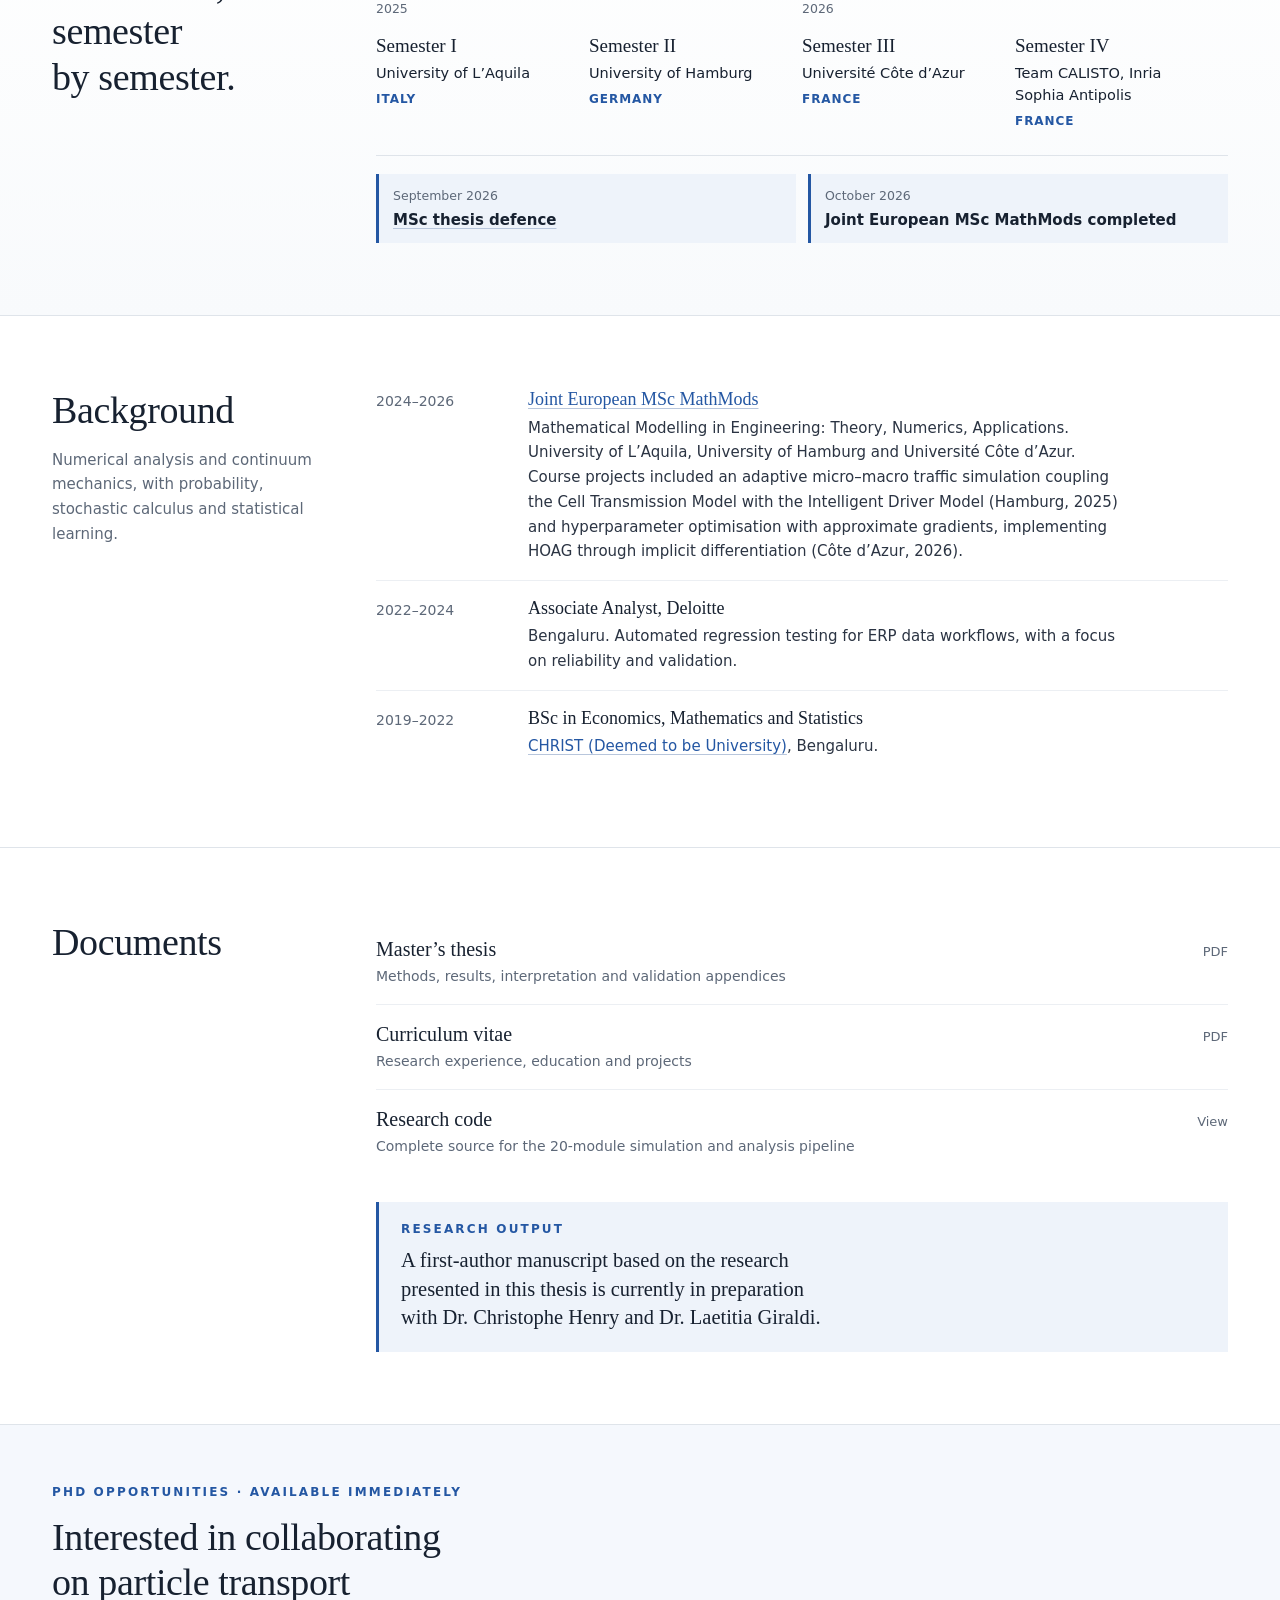
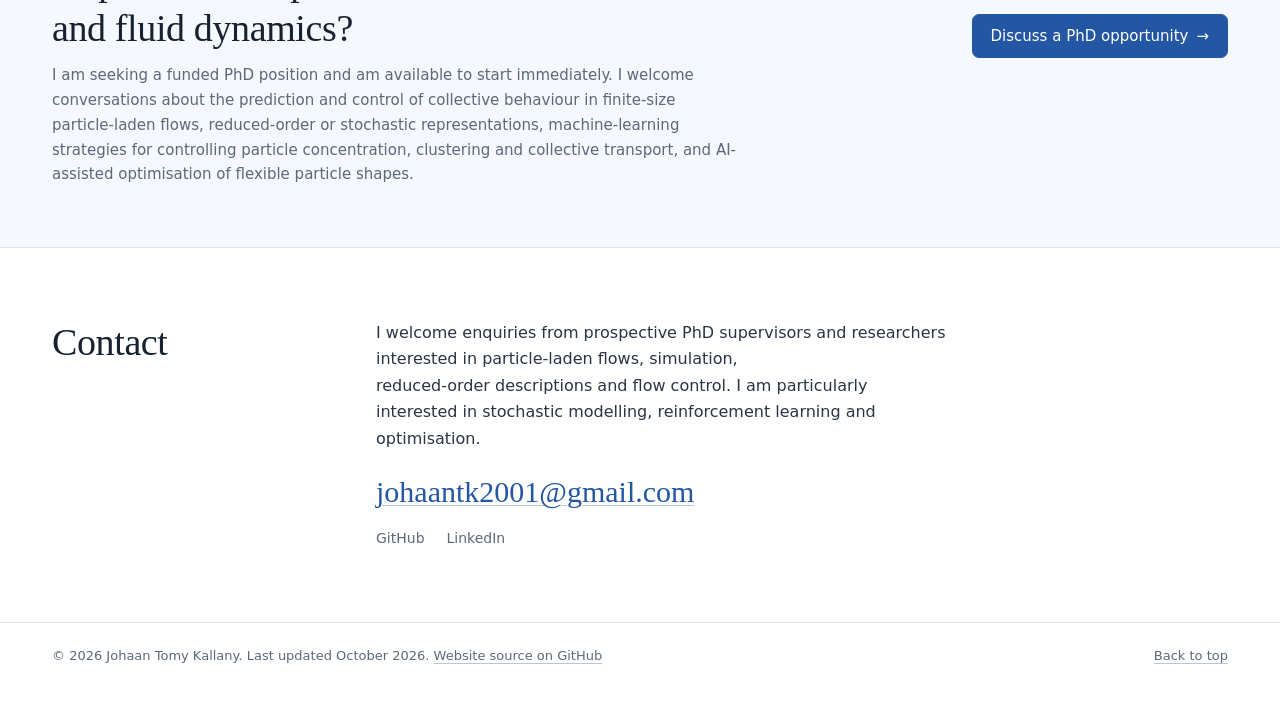
==== commit dd620297: "Add files via upload" ====
--- a/index.html
+++ b/index.html
@@ -1,344 +1,344 @@
-<!doctype html>
-<html lang="en">
-<head>
-  <meta charset="utf-8">
-  <meta name="viewport" content="width=device-width,initial-scale=1">
-  <meta name="description" content="Johaan Tomy Kallany studies particle-laden flows using particle-level simulation, stochastic modelling, machine-learning control and AI-assisted optimisation of flexible particle shapes.">
-  <meta name="theme-color" content="#ffffff">
-  <meta name="color-scheme" content="light">
-  <link rel="canonical" href="https://kallanyjohaan.github.io/">
-  <meta property="og:type" content="website">
-  <meta property="og:title" content="Johaan Tomy Kallany | AI and stochastic modelling of particle-laden flows">
-  <meta property="og:description" content="From particle interactions to stochastic descriptions, machine-learning control and AI-assisted particle design.">
-  <meta property="og:url" content="https://kallanyjohaan.github.io/">
-  <meta property="og:image" content="https://kallanyjohaan.github.io/assets/social-card.jpg">
-  <meta property="og:image:width" content="1200">
-  <meta property="og:image:height" content="630">
-  <meta property="og:image:alt" content="Collision-on particles on near-wall turbulent streaks, from the MSc thesis, with the site title.">
-  <meta name="twitter:card" content="summary_large_image">
-  <title>Johaan Tomy Kallany | AI and stochastic modelling of particle-laden flows</title>
-  <link rel="icon" href="favicon.svg" type="image/svg+xml">
-  <link rel="stylesheet" href="style.css">
-  <script defer src="script.js"></script>
-  <script defer src="animation.js"></script>
-  <script type="application/ld+json">{"@context":"https://schema.org","@type":"Person","name":"Johaan Tomy Kallany","url":"https://kallanyjohaan.github.io/","email":"mailto:johaantk2001@gmail.com","sameAs":["https://github.com/kallanyJohaan","https://www.linkedin.com/in/johaantomykallany/"],"knowsAbout":["Particle-laden flows","Inertial particle clustering","Numerical modelling","Scientific computing","Stochastic modelling","Machine-learning control","AI-assisted optimisation","Inverse particle design"],"alumniOf":[{"@type":"CollegeOrUniversity","name":"University of L'Aquila"},{"@type":"CollegeOrUniversity","name":"University of Hamburg"},{"@type":"CollegeOrUniversity","name":"Université Côte d'Azur"},{"@type":"CollegeOrUniversity","name":"CHRIST (Deemed to be University)"}]}</script>
-</head>
-<body>
-  <a class="skip" href="#main">Skip to content</a>
-  <header class="site-header">
-    <div class="wrap">
-      <a class="brand" href="index.html" aria-label="Johaan Tomy Kallany homepage">Johaan Tomy Kallany</a>
-      <button class="nav-toggle" type="button" aria-expanded="false" aria-controls="site-nav">Menu</button>
-      <nav id="site-nav" aria-label="Main navigation">
-        <a href="#work">Research</a>
-        <a href="research.html">MSc thesis</a>
-        <a href="code.html">Code</a>
-        <a href="#documents">Documents</a>
-        <a href="#contact">Contact</a>
-        <a class="btn btn-ghost btn-sm nav-cv" href="assets/Johaan_Tomy_Kallany_CV.pdf" download="Johaan_Tomy_Kallany_CV.pdf">Download CV</a>
-      </nav>
-    </div>
-  </header>
-
-  <main id="main" tabindex="-1">
-    <section class="hero">
-      <div class="hero-copy">
-        <p class="kicker">Machine learning and stochastic modelling of particle-laden flows</p>
-        <h1>From particle interactions to stochastic prediction and AI-assisted design.</h1>
-        <p class="lead">I investigate how carrier-flow structures, particle inertia and finite-size interparticle collisions shape collective organisation and transport. My completed thesis provides the mechanistic particle-transport foundation through verified particle-level simulations and Lagrangian and Eulerian statistical diagnostics. Parallel and long-term directions concern reduced stochastic descriptions, machine-learning strategies for controlling particle concentration and collective transport, and AI-assisted optimisation of flexible particle shapes.</p>
-        <p class="context">Joint European MSc MathMods (Mathematical Modelling in Engineering) · 2026<br>Research internship · Inria Sophia Antipolis, Team CALISTO · <span class="nowrap">April–September 2026</span><br>Seeking a funded PhD position · available to start immediately · focused on stochastic modelling, machine-learning control and AI-assisted optimisation</p>
-        <div class="actions">
-          <a class="btn" href="#work">Explore research</a>
-          <a class="btn btn-ghost" href="research.html">View MSc thesis</a>
-        </div>
-        <div class="links">
-          <a href="mailto:johaantk2001@gmail.com">johaantk2001@gmail.com</a>
-          <a href="https://github.com/kallanyJohaan">GitHub</a>
-          <a href="https://www.linkedin.com/in/johaantomykallany/">LinkedIn</a>
-        </div>
-      </div>
-      <figure class="motion" aria-labelledby="motion-title">
-        <div class="motion-top">
-          <p id="motion-title">Particle interactions in a carrier flow</p>
-          <div class="motion-controls"><button id="animation-toggle" type="button" disabled aria-controls="research-canvas">Pause</button><button id="animation-reset" type="button" disabled aria-controls="research-canvas">Reset</button></div>
-        </div>
-        <div class="motion-view">
-          <canvas id="research-canvas" width="720" height="430" role="img" aria-label="Conceptual animation: particles carried by a flow meet, and a population-level pattern forms."></canvas>
-          <svg class="animation-fallback" viewBox="0 0 600 430" preserveAspectRatio="xMidYMid slice" xmlns="http://www.w3.org/2000/svg" role="img" aria-label="Particles following flow paths, with local encounters and organised transport." focusable="false">
-            <defs>
-              <linearGradient id="flow-wash" x1="0" y1="0" x2="1" y2="1"><stop offset="0" stop-color="#eef3fa"/><stop offset="1" stop-color="#ffffff"/></linearGradient>
-              <marker id="flow-arrow" markerWidth="8" markerHeight="8" refX="6" refY="3" orient="auto"><path d="M0,0 L6,3 L0,6" fill="none" stroke="#7f9bc4" stroke-width="1.2"/></marker>
-            </defs>
-            <rect width="600" height="430" fill="url(#flow-wash)"/>
-            <g fill="none" stroke="#c5d3e6" stroke-width="1.4">
-              <path d="M30 95 C140 20 210 185 320 108 S465 55 565 105" marker-end="url(#flow-arrow)"/>
-              <path d="M30 165 C155 85 225 265 330 178 S485 135 565 175" marker-end="url(#flow-arrow)"/>
-              <path d="M30 245 C155 165 220 345 335 256 S475 215 565 250" marker-end="url(#flow-arrow)"/>
-              <path d="M30 325 C145 250 215 405 330 333 S470 295 565 328" marker-end="url(#flow-arrow)"/>
-            </g>
-            <g fill="#2457a3">
-              <circle cx="90" cy="72" r="5"/><circle cx="145" cy="96" r="4"/><circle cx="205" cy="132" r="5"/><circle cx="265" cy="136" r="4"/><circle cx="347" cy="88" r="5"/><circle cx="470" cy="76" r="4"/>
-              <circle cx="106" cy="150" r="4"/><circle cx="205" cy="202" r="5"/><circle cx="255" cy="223" r="4"/><circle cx="287" cy="208" r="5"/><circle cx="355" cy="157" r="4"/><circle cx="445" cy="147" r="5"/>
-              <circle cx="135" cy="238" r="5"/><circle cx="213" cy="280" r="4"/><circle cx="278" cy="296" r="5"/><circle cx="338" cy="253" r="4"/><circle cx="403" cy="229" r="5"/><circle cx="506" cy="238" r="4"/>
-              <circle cx="91" cy="302" r="4"/><circle cx="197" cy="354" r="5"/><circle cx="261" cy="368" r="4"/><circle cx="357" cy="319" r="5"/><circle cx="451" cy="307" r="4"/><circle cx="525" cy="315" r="5"/>
-            </g>
-            <g fill="none" stroke="#d9690f" stroke-width="1.5"><circle cx="255" cy="223" r="13"/><circle cx="287" cy="208" r="13"/><path d="M267 217 L275 213" stroke-dasharray="2 3"/></g>
-          </svg>
-        </div>
-        <figcaption>
-          <ul class="legend" aria-label="Legend">
-            <li><span class="sw sw-flow" aria-hidden="true"></span>Carrier flow</li>
-            <li><span class="sw sw-light" aria-hidden="true"></span>Lower-inertia particle</li>
-            <li><span class="sw sw-heavy" aria-hidden="true"></span>Higher-inertia particle</li>
-            <li><span class="sw sw-contact" aria-hidden="true"></span>Contact</li>
-          </ul>
-          <p id="animation-caption" aria-live="off">A carrier flow organises particle paths. Lower-inertia particles follow it; higher-inertia particles lag and cross it.</p>
-          <p class="note">Conceptual illustration, not thesis simulation data. Streamlines and particle trajectories are stylised; orange highlights represent schematic particle encounters.</p>
-        </figcaption>
-      </figure>
-    </section>
-
-    <section id="work" class="section directions-section" aria-labelledby="directions-title">
-      <div class="wrap">
-        <p class="section-eyebrow">Research overview</p>
-        <div class="directions-intro">
-          <div>
-            <h2 id="directions-title">Research directions</h2>
-            <p class="directions-subtitle">From particle-level dynamics to continuum modelling and inverse design.</p>
-          </div>
-          <p class="directions-summary">My MSc thesis develops a microscopic hard-particle framework, examines collision-modified collective behaviour in a controlled alternating sinusoidal shear flow, and applies the same particle model to a reconstructed wall-parallel carrier field from a turbulent channel-flow DNS. Two research directions extend that foundation: continuum modelling for wall-bounded turbulent carrier flows, and AI-based optimisation of flexible particle shapes.</p>
-        </div>
-        <div class="direction-grid">
-          <article class="direction-card">
-            <a class="direction-image thesis-comparison-image" href="assets/figures/fig-4-4.webp" aria-label="Open the matched collision comparison at full size">
-              <img src="assets/figures/fig-4-4-700.webp" srcset="assets/figures/fig-4-4-700.webp 700w, assets/figures/fig-4-4-1100.webp 1100w, assets/figures/fig-4-4-1400.webp 1400w" sizes="(max-width: 980px) calc(100vw - 40px), 400px" alt="Collision-on and collision-off particle configurations shown on the same instantaneous streamwise velocity fluctuation, with recorded collision locations marked in red." width="2400" height="1662" loading="lazy">
-            </a>
-            <div class="direction-inner">
-              <p class="direction-stage"><span class="direction-number">01</span> Completed: MSc thesis</p>
-              <h3>Particle dynamics and collective transport</h3>
-              <p>I developed a timestep-free, event-scheduled hard-disk solver and a forced kick–drift solver that combines continuous Stokes relaxation with chronologically resolved hard-particle contacts. Matched collision-on and collision-off calculations show that the carrier field establishes the dominant particle organisation and that collisions redistribute this organisation across scales.</p>
-              <p class="direction-question">How do finite-size interparticle collisions modify the collective organisation generated by inertial transport, from controlled carrier-flow regimes to near-wall turbulence?</p>
-              <a class="text-action" href="research.html">Explore completed research <span aria-hidden="true">↗</span></a>
-            </div>
-          </article>
-          <article class="direction-card">
-            <div class="direction-image conceptual"><img src="assets/images/inverse-design.svg" alt="Conceptual illustration of flexible particles whose geometry and mechanical properties are design variables in an inverse-design problem" width="720" height="380" loading="lazy"></div>
-            <div class="direction-inner">
-              <p class="direction-stage"><span class="direction-number">02</span> Long-term research direction</p>
-              <h3>AI-based optimisation of flexible particle shapes</h3>
-              <p>The proposed research introduces particle shape and flexibility as design variables and AI-assisted optimisation as a systematic means of identifying particle properties that produce targeted behaviour in complex flows.</p>
-              <p class="direction-question">How can particle geometry and mechanical properties be selected to achieve prescribed preferential-sampling behaviour or to optimise transport?</p>
-              <a class="text-action" href="research.html#inverse-design-title">Explore this proposed direction <span aria-hidden="true">↗</span></a>
-            </div>
-          </article>
-          <article class="direction-card">
-            <div class="direction-image conceptual"><img src="assets/images/continuum-density.svg" alt="Conceptual illustration of particle positions and a reduced evolution equation for the particle-density field" width="720" height="380" loading="lazy"></div>
-            <div class="direction-inner">
-              <p class="direction-stage"><span class="direction-number">03</span> Parallel research direction</p>
-              <h3>Continuum modelling for wall-bounded turbulent carrier flows</h3>
-              <p>The aim is to construct and assess a reduced continuum model that retains the tractability of the stochastic closure while incorporating the collision statistics and anisotropic organisation identified in the near-wall turbulent setting.</p>
-              <p class="direction-question">How should the stochastic collisional closure be generalised in an anisotropic turbulent environment?</p>
-              <a class="text-action" href="research.html#continuum-title">Explore this proposed direction <span aria-hidden="true">↗</span></a>
-            </div>
-          </article>
-        </div>
-        <p class="directions-note">The complete programme extends beyond the scope of one Master’s thesis. The continuum and flexible-particle directions remain ongoing or prospective research. Their illustrations are conceptual. The first card uses the matched thesis comparison image, while the supplied research video accompanies the thesis overview below.</p>
-      </div>
-    </section>
-
-    <section id="thesis" class="section tinted">
-      <div class="wrap">
-        <div class="thesis-head">
-          <div>
-            <p class="label">Master’s thesis, 2026</p>
-            <h2>Collective Dynamics of Colliding Inertial Particles in Prescribed Carrier Flows</h2>
-            <p>My MSc thesis investigates how elastic collisions modify the collective organisation of inertial particles in prescribed carrier flows. Using verified particle-dynamics solvers and matched collision-on and collision-off simulations, I examine clustering, spatial correlations and collision-conditioned dynamics in controlled shear and reduced near-wall turbulence configurations.</p>
-            <p>Carried out with Team CALISTO at Inria Sophia Antipolis, supervised by Christophe Henry and Laetitia Giraldi, in an internship selected and funded through Inria’s 2026 Machine Learning + Simulation thematic semester.</p>
-          </div>
-          <figure class="fig thesis-video-figure">
-            <video class="direction-video thesis-overview-video" muted loop playsinline controls preload="metadata" aria-label="Research overview video for the thesis Collective Dynamics of Colliding Inertial Particles in Prescribed Carrier Flows" aria-describedby="thesis-video-caption">
-              <source src="assets/research-overview.mp4" type="video/mp4">
-              Your browser does not support embedded video.
-            </video>
-            <figcaption id="thesis-video-caption"><strong>Research overview.</strong> This supplied media accompanies the thesis overview and introduces the particle-level study of collision-modified collective organisation in prescribed carrier flows.</figcaption>
-          </figure>
-        </div>
-
-        <div class="findings">
-          <h3 class="heading">What the thesis found</h3>
-          <ul class="finding-list">
-            <li>
-              <a class="thumb" href="assets/figures/fig-3-2.webp" aria-label="Open Figure 3.2 at full size"><img src="assets/figures/fig-3-2-1100.webp" width="1880" height="1145" loading="lazy" alt="low-inertia particle configurations without collisions (VMR 0.97) and with elastic collisions (VMR 3.58), the latter forming two dense bands."></a>
-              <h3>One collision law, two opposite outcomes</h3>
-              <p>In the tested high-inertia regime, elastic collisions erase the clustering of the collisionless population; in the tested low-inertia regime, the same collision law creates banded clustering where the population was nearly uniform. No collisional dissipation is needed; the outcome is set by competing particle, collision and transport timescales.</p>
-              <p class="ref">Shown: the low-inertia regime, collisions off and on. <a href="assets/Johaan_Kallany_Thesis.pdf#page=40">See in the thesis</a> · <a href="assets/figures/fig-3-2.webp" download="Kallany_thesis_fig-3-2.webp">Download figure</a></p>
-            </li>
-            <li>
-              <a class="thumb" href="assets/figures/fig-4-8.webp" aria-label="Open Figure 4.8 at full size"><img src="assets/figures/fig-4-8-1100.webp" width="904" height="532" loading="lazy" alt="the particle-density autocorrelation map of the collisional population, elongated along the streamwise direction."></a>
-              <h3>Near the wall, collisions reorganise a structure they did not create</h3>
-              <p>The carrier streaks establish the preferred streamwise orientation of both populations. Collisions do not create it; they modify the particle statistics, weakening short-range pair alignment, damping local number fluctuations and lengthening the streamwise coherence of the density field.</p>
-              <p class="ref">Shown: density autocorrelation, collisions on. <a href="assets/Johaan_Kallany_Thesis.pdf#page=71">See in the thesis</a> · <a href="assets/figures/fig-4-8.webp" download="Kallany_thesis_fig-4-8.webp">Download figure</a></p>
-            </li>
-            <li>
-              <a class="thumb" href="assets/figures/fig-4-15.webp" aria-label="Open Figure 4.15 at full size"><img src="assets/figures/fig-4-15-1100.webp" width="1123" height="730" loading="lazy" alt="the pair-balanced local-recurrence fraction rising from about 73 percent for pairs with two collisions to about 92 percent for pairs with ten or more."></a>
-              <h3>Elastic rebound, then local return</h3>
-              <p>After contact, 87.9% of repeat-contact intervals show no separation beyond two particle diameters in the saved states, which have finite temporal resolution. The share rises from about 73% for pairs that collide twice to about 92% for pairs that collide ten times or more.</p>
-              <p class="ref">Shown: local-recurrence fraction against pair multiplicity. <a href="assets/Johaan_Kallany_Thesis.pdf#page=86">See in the thesis</a> · <a href="assets/figures/fig-4-15.webp" download="Kallany_thesis_fig-4-15.webp">Download figure</a></p>
-            </li>
-          </ul>
-          <div class="how">
-            <h3 class="heading">How it was done</h3>
-            <ul>
-              <li>An event-driven hard-disk solver (force-free reference) and a kick–drift solver coupling Stokes relaxation to chronologically resolved contacts.</li>
-              <li>Verification against analytical single-particle solutions, cross-solver checks, conservation diagnostics and timestep refinement.</li>
-              <li>Matched collision-on and collision-off runs from the same particle state in the same carrier-flow record.</li>
-              <li>Box-occupancy, pair-orientation, density-autocorrelation and collision-conditioned statistics with bootstrap uncertainty and resolution checks.</li>
-            </ul>
-          </div>
-          <div class="scope"><p>The near-wall results hold for a two-dimensional, one-way-coupled hard-disk model on a wall-parallel plane, at one inertia (<span class="nowrap">τ<sub>p</sub><sup>+</sup> ≈ 8</span>), one particle size and one concentration.</p></div>
-          <div class="actions thesis-actions">
-            <a class="btn" href="research.html">Methods, figures and limitations</a>
-            <a class="btn btn-ghost" href="assets/Johaan_Kallany_Thesis.pdf" download="Johaan_Kallany_Thesis.pdf">Download thesis <span class="pdf">PDF</span></a>
-          </div>
-        </div>
-      </div>
-    </section>
-
-    <section id="code" class="section code-teaser-section" aria-labelledby="code-teaser-title">
-      <div class="wrap code-teaser">
-        <div>
-          <p class="section-eyebrow">Research software</p>
-          <h2 id="code-teaser-title">From particle dynamics to the final figure.</h2>
-          <p>The study is organised as 20 Python modules spanning contact-resolved particle motion, DNS interpolation, matched simulations, multiscale diagnostics and figure production. Every complete Python file is available to inspect in the browser; permission is requested before reuse or redistribution.</p>
-          <div class="actions">
-            <a class="btn" href="code.html">Explore the code</a>
-            <a class="btn btn-ghost" href="mailto:johaantk2001@gmail.com?subject=Research%20code%20reuse%20permission%20request&amp;body=Name%3A%0AAffiliation%3A%0AModules%20of%20interest%3A%0AIntended%20use%3A">Request reuse permission</a>
-          </div>
-        </div>
-        <ol class="code-stack" aria-label="Research code layers">
-          <li><span>01</span><div><strong>Simulate</strong><small>Particle motion and contact mechanics</small></div></li>
-          <li><span>02</span><div><strong>Reconstruct</strong><small>Near-wall DNS velocity at particle positions</small></div></li>
-          <li><span>03</span><div><strong>Measure</strong><small>Clustering, pair motion and flow structure</small></div></li>
-          <li><span>04</span><div><strong>Communicate</strong><small>Reproducible snapshots and figures</small></div></li>
-        </ol>
-      </div>
-    </section>
-
-    <section id="updates" class="section journey-section" aria-labelledby="journey-title">
-      <div class="wrap two journey-layout">
-        <header class="journey-heading">
-          <p class="section-eyebrow">Academic journey</p>
-          <h2 id="journey-title">MathMods, semester by semester.</h2>
-        </header>
-        <div class="journey-diagram">
-          <ol class="journey-flow" role="list" aria-label="Four-semester MathMods academic journey">
-            <li>
-              <span class="journey-marker" aria-hidden="true">01</span>
-              <div class="journey-step-copy">
-                <p class="journey-date"><time datetime="2024-09">September 2024</time> to <time datetime="2025-02">February 2025</time></p>
-                <h3>Semester I</h3>
-                <p class="journey-institution">University of L’Aquila</p>
-                <p class="journey-country">Italy</p>
-              </div>
-            </li>
-            <li>
-              <span class="journey-marker" aria-hidden="true">02</span>
-              <div class="journey-step-copy">
-                <p class="journey-date"><time datetime="2025-04">April 2025</time> to <time datetime="2025-08">August 2025</time></p>
-                <h3>Semester II</h3>
-                <p class="journey-institution">University of Hamburg</p>
-                <p class="journey-country">Germany</p>
-              </div>
-            </li>
-            <li>
-              <span class="journey-marker" aria-hidden="true">03</span>
-              <div class="journey-step-copy">
-                <p class="journey-date"><time datetime="2025-09">September 2025</time> to <time datetime="2026-03">March 2026</time></p>
-                <h3>Semester III</h3>
-                <p class="journey-institution">Université Côte d’Azur</p>
-                <p class="journey-country">France</p>
-              </div>
-            </li>
-            <li>
-              <span class="journey-marker" aria-hidden="true">04</span>
-              <div class="journey-step-copy">
-                <p class="journey-date"><time datetime="2026-04">April 2026</time> to <time datetime="2026-09">September 2026</time></p>
-                <h3>Semester IV</h3>
-                <p class="journey-institution">Team CALISTO, Inria Sophia Antipolis</p>
-                <p class="journey-country">France</p>
-              </div>
-            </li>
-          </ol>
-          <ul class="journey-milestones" role="list" aria-label="Programme milestones">
-            <li><time datetime="2026-09">September 2026</time><strong><a href="research.html">MSc thesis defence</a></strong></li>
-            <li><time datetime="2026-10">October 2026</time><strong>Joint European MSc MathMods completed</strong></li>
-          </ul>
-        </div>
-      </div>
-    </section>
-
-    <section id="background" class="section">
-      <div class="wrap two">
-        <div>
-          <h2>Background</h2>
-          <p class="intro">Numerical analysis and continuum mechanics, with probability, stochastic calculus and statistical learning.</p>
-        </div>
-        <ul class="rows">
-          <li><span class="when">2024–2026</span><div><h3><a href="https://www.mathmods.eu/">Joint European MSc MathMods</a></h3><p class="detail">Mathematical Modelling in Engineering: Theory, Numerics, Applications. University of L’Aquila, University of Hamburg and Université Côte d’Azur. Course projects included an adaptive micro–macro traffic simulation coupling the Cell Transmission Model with the Intelligent Driver Model (Hamburg, 2025) and hyperparameter optimisation with approximate gradients, implementing HOAG through implicit differentiation (Côte d’Azur, 2026).</p></div></li>
-          <li><span class="when">2022–2024</span><div><h3>Associate Analyst, Deloitte</h3><p class="detail">Bengaluru. Automated regression testing for ERP data workflows, with a focus on reliability and validation.</p></div></li>
-          <li><span class="when">2019–2022</span><div><h3>BSc in Economics, Mathematics and Statistics</h3><p class="detail"><a href="https://christuniversity.in/">CHRIST (Deemed to be University)</a>, Bengaluru.</p></div></li>
-        </ul>
-      </div>
-    </section>
-
-    <section id="documents" class="section">
-      <div class="wrap two">
-        <h2>Documents</h2>
-        <div>
-          <ul class="docs">
-            <li><a href="assets/Johaan_Kallany_Thesis.pdf" download="Johaan_Kallany_Thesis.pdf"><div><h3>Master’s thesis</h3><p>Methods, results, interpretation and validation appendices</p></div><span class="size">PDF</span></a></li>
-            <li><a href="assets/Johaan_Tomy_Kallany_CV.pdf" download="Johaan_Tomy_Kallany_CV.pdf"><div><h3>Curriculum vitae</h3><p>Research experience, education and projects</p></div><span class="size">PDF</span></a></li>
-            <li><a href="code.html"><div><h3>Research code</h3><p>Complete source for the 20-module simulation and analysis pipeline</p></div><span class="size">View</span></a></li>
-          </ul>
-          <div class="manuscript-update" aria-labelledby="manuscript-update-title">
-            <p class="section-eyebrow">Research output</p>
-            <h3 id="manuscript-update-title">A first-author manuscript based on the research presented in this thesis is currently in preparation with Dr. Christophe Henry and Dr. Laetitia Giraldi.</h3>
-          </div>
-        </div>
-      </div>
-    </section>
-
-    <section id="phd" class="section phd-section" aria-labelledby="phd-title">
-      <div class="wrap phd-panel">
-        <div>
-          <p class="section-eyebrow">PhD opportunities · Available immediately</p>
-          <h2 id="phd-title">Interested in collaborating on particle transport and fluid dynamics?</h2>
-          <p>I am seeking a funded PhD position and am available to start immediately. I welcome conversations about the prediction and control of collective behaviour in finite-size particle-laden flows, reduced-order or stochastic representations, machine-learning strategies for controlling particle concentration, clustering and collective transport, and AI-assisted optimisation of flexible particle shapes.</p>
-        </div>
-        <a class="btn phd-button" href="mailto:johaantk2001@gmail.com?subject=Prospective%20PhD%20research%20opportunity">Discuss a PhD opportunity <span aria-hidden="true">→</span></a>
-      </div>
-    </section>
-
-    <section id="contact" class="section contact">
-      <div class="wrap two">
-        <h2>Contact</h2>
-        <div>
-          <p>I welcome enquiries from prospective PhD supervisors and researchers interested in particle-laden flows, simulation, <span class="nowrap">reduced-order descriptions</span> and flow control. I am particularly interested in stochastic modelling, <span class="nowrap">reinforcement learning</span> and optimisation.</p>
-          <a class="contact-email" href="mailto:johaantk2001@gmail.com">johaantk2001@gmail.com</a>
-          <div class="links" style="margin-top:0">
-            <a href="https://github.com/kallanyJohaan">GitHub</a>
-            <a href="https://www.linkedin.com/in/johaantomykallany/">LinkedIn</a>
-          </div>
-        </div>
-      </div>
-    </section>
-  </main>
-
-  <footer>
-    <div class="wrap">
-      <p>© <span id="year">2026</span> Johaan Tomy Kallany. Last updated October 2026. <a href="https://github.com/kallanyJohaan/kallanyJohaan.github.io">Website source on GitHub</a></p>
-      <a href="#main">Back to top</a>
-    </div>
-  </footer>
-</body>
-</html>
+<!doctype html>
+<html lang="en">
+<head>
+  <meta charset="utf-8">
+  <meta name="viewport" content="width=device-width,initial-scale=1">
+  <meta name="description" content="Johaan Tomy Kallany studies particle-laden flows using particle-level simulation, stochastic modelling, machine-learning control and AI-assisted optimisation of flexible particle shapes.">
+  <meta name="theme-color" content="#ffffff">
+  <meta name="color-scheme" content="light">
+  <link rel="canonical" href="https://kallanyjohaan.github.io/">
+  <meta property="og:type" content="website">
+  <meta property="og:title" content="Johaan Tomy Kallany | AI and stochastic modelling of particle-laden flows">
+  <meta property="og:description" content="From particle interactions to stochastic descriptions, machine-learning control and AI-assisted particle design.">
+  <meta property="og:url" content="https://kallanyjohaan.github.io/">
+  <meta property="og:image" content="https://kallanyjohaan.github.io/assets/social-card.jpg">
+  <meta property="og:image:width" content="1200">
+  <meta property="og:image:height" content="630">
+  <meta property="og:image:alt" content="Collision-on particles on near-wall turbulent streaks, from the MSc thesis, with the site title.">
+  <meta name="twitter:card" content="summary_large_image">
+  <title>Johaan Tomy Kallany | AI and stochastic modelling of particle-laden flows</title>
+  <link rel="icon" href="favicon.svg" type="image/svg+xml">
+  <link rel="stylesheet" href="style.css">
+  <script defer src="script.js"></script>
+  <script defer src="animation.js"></script>
+  <script type="application/ld+json">{"@context":"https://schema.org","@type":"Person","name":"Johaan Tomy Kallany","url":"https://kallanyjohaan.github.io/","email":"mailto:johaantk2001@gmail.com","sameAs":["https://github.com/kallanyJohaan","https://www.linkedin.com/in/johaantomykallany/"],"knowsAbout":["Particle-laden flows","Inertial particle clustering","Numerical modelling","Scientific computing","Stochastic modelling","Machine-learning control","AI-assisted optimisation","Inverse particle design"],"alumniOf":[{"@type":"CollegeOrUniversity","name":"University of L'Aquila"},{"@type":"CollegeOrUniversity","name":"University of Hamburg"},{"@type":"CollegeOrUniversity","name":"Université Côte d'Azur"},{"@type":"CollegeOrUniversity","name":"CHRIST (Deemed to be University)"}]}</script>
+</head>
+<body>
+  <a class="skip" href="#main">Skip to content</a>
+  <header class="site-header">
+    <div class="wrap">
+      <a class="brand" href="index.html" aria-label="Johaan Tomy Kallany homepage">Johaan Tomy Kallany</a>
+      <button class="nav-toggle" type="button" aria-expanded="false" aria-controls="site-nav">Menu</button>
+      <nav id="site-nav" aria-label="Main navigation">
+        <a href="#work">Research</a>
+        <a href="research.html">MSc thesis</a>
+        <a href="code.html">Code</a>
+        <a href="#documents">Documents</a>
+        <a href="#contact">Contact</a>
+        <a class="btn btn-ghost btn-sm nav-cv" href="assets/Johaan_Tomy_Kallany_CV.pdf" download="Johaan_Tomy_Kallany_CV.pdf">Download CV</a>
+      </nav>
+    </div>
+  </header>
+
+  <main id="main" tabindex="-1">
+    <section class="hero">
+      <div class="hero-copy">
+        <p class="kicker">Machine learning and stochastic modelling of particle-laden flows</p>
+        <h1>From particle interactions to stochastic prediction and AI-assisted design.</h1>
+        <p class="lead">I investigate how carrier-flow structures, particle inertia and finite-size interparticle collisions shape collective organisation and transport. My completed thesis provides the mechanistic particle-transport foundation through verified particle-level simulations and Lagrangian and Eulerian statistical diagnostics. Parallel and long-term directions concern reduced stochastic descriptions, machine-learning strategies for controlling particle concentration and collective transport, and AI-assisted optimisation of flexible particle shapes.</p>
+        <p class="context">Joint European MSc MathMods (Mathematical Modelling in Engineering) · 2026<br>Research internship · Inria Sophia Antipolis, Team CALISTO · <span class="nowrap">April–September 2026</span><br>Seeking a funded PhD position · available to start immediately · focused on stochastic modelling, machine-learning control and AI-assisted optimisation</p>
+        <div class="actions">
+          <a class="btn" href="#work">Explore research</a>
+          <a class="btn btn-ghost" href="research.html">View MSc thesis</a>
+        </div>
+        <div class="links">
+          <a href="mailto:johaantk2001@gmail.com">johaantk2001@gmail.com</a>
+          <a href="https://github.com/kallanyJohaan">GitHub</a>
+          <a href="https://www.linkedin.com/in/johaantomykallany/">LinkedIn</a>
+        </div>
+      </div>
+      <figure class="motion" aria-labelledby="motion-title">
+        <div class="motion-top">
+          <p id="motion-title">Particle interactions in a carrier flow</p>
+          <div class="motion-controls"><button id="animation-toggle" type="button" disabled aria-controls="research-canvas">Pause</button><button id="animation-reset" type="button" disabled aria-controls="research-canvas">Reset</button></div>
+        </div>
+        <div class="motion-view">
+          <canvas id="research-canvas" width="720" height="430" role="img" aria-label="Conceptual animation: particles carried by a flow meet, and a population-level pattern forms."></canvas>
+          <svg class="animation-fallback" viewBox="0 0 600 430" preserveAspectRatio="xMidYMid slice" xmlns="http://www.w3.org/2000/svg" role="img" aria-label="Particles following flow paths, with local encounters and organised transport." focusable="false">
+            <defs>
+              <linearGradient id="flow-wash" x1="0" y1="0" x2="1" y2="1"><stop offset="0" stop-color="#eef3fa"/><stop offset="1" stop-color="#ffffff"/></linearGradient>
+              <marker id="flow-arrow" markerWidth="8" markerHeight="8" refX="6" refY="3" orient="auto"><path d="M0,0 L6,3 L0,6" fill="none" stroke="#7f9bc4" stroke-width="1.2"/></marker>
+            </defs>
+            <rect width="600" height="430" fill="url(#flow-wash)"/>
+            <g fill="none" stroke="#c5d3e6" stroke-width="1.4">
+              <path d="M30 95 C140 20 210 185 320 108 S465 55 565 105" marker-end="url(#flow-arrow)"/>
+              <path d="M30 165 C155 85 225 265 330 178 S485 135 565 175" marker-end="url(#flow-arrow)"/>
+              <path d="M30 245 C155 165 220 345 335 256 S475 215 565 250" marker-end="url(#flow-arrow)"/>
+              <path d="M30 325 C145 250 215 405 330 333 S470 295 565 328" marker-end="url(#flow-arrow)"/>
+            </g>
+            <g fill="#2457a3">
+              <circle cx="90" cy="72" r="5"/><circle cx="145" cy="96" r="4"/><circle cx="205" cy="132" r="5"/><circle cx="265" cy="136" r="4"/><circle cx="347" cy="88" r="5"/><circle cx="470" cy="76" r="4"/>
+              <circle cx="106" cy="150" r="4"/><circle cx="205" cy="202" r="5"/><circle cx="255" cy="223" r="4"/><circle cx="287" cy="208" r="5"/><circle cx="355" cy="157" r="4"/><circle cx="445" cy="147" r="5"/>
+              <circle cx="135" cy="238" r="5"/><circle cx="213" cy="280" r="4"/><circle cx="278" cy="296" r="5"/><circle cx="338" cy="253" r="4"/><circle cx="403" cy="229" r="5"/><circle cx="506" cy="238" r="4"/>
+              <circle cx="91" cy="302" r="4"/><circle cx="197" cy="354" r="5"/><circle cx="261" cy="368" r="4"/><circle cx="357" cy="319" r="5"/><circle cx="451" cy="307" r="4"/><circle cx="525" cy="315" r="5"/>
+            </g>
+            <g fill="none" stroke="#d9690f" stroke-width="1.5"><circle cx="255" cy="223" r="13"/><circle cx="287" cy="208" r="13"/><path d="M267 217 L275 213" stroke-dasharray="2 3"/></g>
+          </svg>
+        </div>
+        <figcaption>
+          <ul class="legend" aria-label="Legend">
+            <li><span class="sw sw-flow" aria-hidden="true"></span>Carrier flow</li>
+            <li><span class="sw sw-light" aria-hidden="true"></span>Lower-inertia particle</li>
+            <li><span class="sw sw-heavy" aria-hidden="true"></span>Higher-inertia particle</li>
+            <li><span class="sw sw-contact" aria-hidden="true"></span>Contact</li>
+          </ul>
+          <p id="animation-caption" aria-live="off">A carrier flow organises particle paths. Lower-inertia particles follow it; higher-inertia particles lag and cross it.</p>
+          <p class="note">Conceptual illustration, not thesis simulation data. Streamlines and particle trajectories are stylised; orange highlights represent schematic particle encounters.</p>
+        </figcaption>
+      </figure>
+    </section>
+
+    <section id="work" class="section directions-section" aria-labelledby="directions-title">
+      <div class="wrap">
+        <p class="section-eyebrow">Research overview</p>
+        <div class="directions-intro">
+          <div>
+            <h2 id="directions-title">Research directions</h2>
+            <p class="directions-subtitle">From particle-level dynamics to continuum modelling and inverse design.</p>
+          </div>
+          <p class="directions-summary">My MSc thesis develops a microscopic hard-particle framework, examines collision-modified collective behaviour in a controlled alternating sinusoidal shear flow, and applies the same particle model to a reconstructed wall-parallel carrier field from a turbulent channel-flow DNS. Two research directions extend that foundation: continuum modelling for wall-bounded turbulent carrier flows, and AI-based optimisation of flexible particle shapes.</p>
+        </div>
+        <div class="direction-grid">
+          <article class="direction-card">
+            <a class="direction-image thesis-comparison-image" href="assets/figures/fig-4-4.webp" aria-label="Open the matched collision comparison at full size">
+              <img src="assets/figures/fig-4-4-700.webp" srcset="assets/figures/fig-4-4-700.webp 700w, assets/figures/fig-4-4-1100.webp 1100w, assets/figures/fig-4-4-1400.webp 1400w" sizes="(max-width: 980px) calc(100vw - 40px), 400px" alt="Collision-on and collision-off particle configurations shown on the same instantaneous streamwise velocity fluctuation, with recorded collision locations marked in red." width="2400" height="1662" loading="lazy">
+            </a>
+            <div class="direction-inner">
+              <p class="direction-stage"><span class="direction-number">01</span> Completed: MSc thesis</p>
+              <h3>Particle dynamics and collective transport</h3>
+              <p>I developed a timestep-free, event-scheduled hard-disk solver and a forced kick–drift solver that combines continuous Stokes relaxation with chronologically resolved hard-particle contacts. Matched collision-on and collision-off calculations show that the carrier field establishes the dominant particle organisation and that collisions redistribute this organisation across scales.</p>
+              <p class="direction-question">How do finite-size interparticle collisions modify the collective organisation generated by inertial transport, from controlled carrier-flow regimes to near-wall turbulence?</p>
+              <a class="text-action" href="research.html">Explore completed research <span aria-hidden="true">↗</span></a>
+            </div>
+          </article>
+          <article class="direction-card">
+            <div class="direction-image conceptual"><img src="assets/images/inverse-design.svg" alt="Conceptual illustration of flexible particles whose geometry and mechanical properties are design variables in an inverse-design problem" width="720" height="380" loading="lazy"></div>
+            <div class="direction-inner">
+              <p class="direction-stage"><span class="direction-number">02</span> Long-term research direction</p>
+              <h3>AI-based optimisation of flexible particle shapes</h3>
+              <p>The proposed research introduces particle shape and flexibility as design variables and AI-assisted optimisation as a systematic means of identifying particle properties that produce targeted behaviour in complex flows.</p>
+              <p class="direction-question">How can particle geometry and mechanical properties be selected to achieve prescribed preferential-sampling behaviour or to optimise transport?</p>
+              <a class="text-action" href="research.html#inverse-design-title">Explore this proposed direction <span aria-hidden="true">↗</span></a>
+            </div>
+          </article>
+          <article class="direction-card">
+            <div class="direction-image conceptual"><img src="assets/images/continuum-density.svg" alt="Conceptual illustration of particle positions and a reduced evolution equation for the particle-density field" width="720" height="380" loading="lazy"></div>
+            <div class="direction-inner">
+              <p class="direction-stage"><span class="direction-number">03</span> Parallel research direction</p>
+              <h3>Continuum modelling for wall-bounded turbulent carrier flows</h3>
+              <p>The aim is to construct and assess a reduced continuum model that retains the tractability of the stochastic closure while incorporating the collision statistics and anisotropic organisation identified in the near-wall turbulent setting.</p>
+              <p class="direction-question">How should the stochastic collisional closure be generalised in an anisotropic turbulent environment?</p>
+              <a class="text-action" href="research.html#continuum-title">Explore this proposed direction <span aria-hidden="true">↗</span></a>
+            </div>
+          </article>
+        </div>
+        <p class="directions-note">The complete programme extends beyond the scope of one Master’s thesis. The continuum and flexible-particle directions remain ongoing or prospective research. Their illustrations are conceptual. The first card uses the matched thesis comparison image, while the supplied research video accompanies the thesis overview below.</p>
+      </div>
+    </section>
+
+    <section id="thesis" class="section tinted">
+      <div class="wrap">
+        <div class="thesis-head">
+          <div>
+            <p class="label">Master’s thesis, 2026</p>
+            <h2>Collective Dynamics of Colliding Inertial Particles in Prescribed Carrier Flows</h2>
+            <p>My MSc thesis investigates how elastic collisions modify the collective organisation of inertial particles in prescribed carrier flows. Using verified particle-dynamics solvers and matched collision-on and collision-off simulations, I examine clustering, spatial correlations and collision-conditioned dynamics in controlled shear and reduced near-wall turbulence configurations.</p>
+            <p>Carried out with Team CALISTO at Inria Sophia Antipolis, supervised by Christophe Henry and Laetitia Giraldi, in an internship selected and funded through Inria’s 2026 Machine Learning + Simulation thematic semester.</p>
+          </div>
+          <figure class="fig thesis-video-figure">
+            <video class="direction-video thesis-overview-video" muted loop playsinline controls preload="metadata" aria-label="Research overview video for the thesis Collective Dynamics of Colliding Inertial Particles in Prescribed Carrier Flows" aria-describedby="thesis-video-caption">
+              <source src="assets/research-overview.mp4" type="video/mp4">
+              Your browser does not support embedded video.
+            </video>
+            <figcaption id="thesis-video-caption"><strong>Research overview.</strong> This supplied media accompanies the thesis overview and introduces the particle-level study of collision-modified collective organisation in prescribed carrier flows.</figcaption>
+          </figure>
+        </div>
+
+        <div class="findings">
+          <h3 class="heading">What the thesis found</h3>
+          <ul class="finding-list">
+            <li>
+              <a class="thumb" href="assets/figures/fig-3-2.webp" aria-label="Open Figure 3.2 at full size"><img src="assets/figures/fig-3-2-1100.webp" width="1880" height="1145" loading="lazy" alt="low-inertia particle configurations without collisions (VMR 0.97) and with elastic collisions (VMR 3.58), the latter forming two dense bands."></a>
+              <h3>One collision law, two opposite outcomes</h3>
+              <p>In the tested high-inertia regime, elastic collisions erase the clustering of the collisionless population; in the tested low-inertia regime, the same collision law creates banded clustering where the population was nearly uniform. No collisional dissipation is needed; the outcome is set by competing particle, collision and transport timescales.</p>
+              <p class="ref">Shown: the low-inertia regime, collisions off and on. <a href="assets/Johaan_Kallany_Thesis.pdf#page=40">See in the thesis</a> · <a href="assets/figures/fig-3-2.webp" download="Kallany_thesis_fig-3-2.webp">Download figure</a></p>
+            </li>
+            <li>
+              <a class="thumb" href="assets/figures/fig-4-8.webp" aria-label="Open Figure 4.8 at full size"><img src="assets/figures/fig-4-8-1100.webp" width="904" height="532" loading="lazy" alt="the particle-density autocorrelation map of the collisional population, elongated along the streamwise direction."></a>
+              <h3>Near the wall, collisions reorganise a structure they did not create</h3>
+              <p>The carrier streaks establish the preferred streamwise orientation of both populations. Collisions do not create it; they modify the particle statistics, weakening short-range pair alignment, damping local number fluctuations and lengthening the streamwise coherence of the density field.</p>
+              <p class="ref">Shown: density autocorrelation, collisions on. <a href="assets/Johaan_Kallany_Thesis.pdf#page=71">See in the thesis</a> · <a href="assets/figures/fig-4-8.webp" download="Kallany_thesis_fig-4-8.webp">Download figure</a></p>
+            </li>
+            <li>
+              <a class="thumb" href="assets/figures/fig-4-15.webp" aria-label="Open Figure 4.15 at full size"><img src="assets/figures/fig-4-15-1100.webp" width="1123" height="730" loading="lazy" alt="the pair-balanced local-recurrence fraction rising from about 73 percent for pairs with two collisions to about 92 percent for pairs with ten or more."></a>
+              <h3>Elastic rebound, then local return</h3>
+              <p>After contact, 87.9% of repeat-contact intervals show no separation beyond two particle diameters in the saved states, which have finite temporal resolution. The share rises from about 73% for pairs that collide twice to about 92% for pairs that collide ten times or more.</p>
+              <p class="ref">Shown: local-recurrence fraction against pair multiplicity. <a href="assets/Johaan_Kallany_Thesis.pdf#page=86">See in the thesis</a> · <a href="assets/figures/fig-4-15.webp" download="Kallany_thesis_fig-4-15.webp">Download figure</a></p>
+            </li>
+          </ul>
+          <div class="how">
+            <h3 class="heading">How it was done</h3>
+            <ul>
+              <li>An event-driven hard-disk solver (force-free reference) and a kick–drift solver coupling Stokes relaxation to chronologically resolved contacts.</li>
+              <li>Verification against analytical single-particle solutions, cross-solver checks, conservation diagnostics and timestep refinement.</li>
+              <li>Matched collision-on and collision-off runs from the same particle state in the same carrier-flow record.</li>
+              <li>Box-occupancy, pair-orientation, density-autocorrelation and collision-conditioned statistics with bootstrap uncertainty and resolution checks.</li>
+            </ul>
+          </div>
+          <div class="scope"><p>The near-wall results hold for a two-dimensional, one-way-coupled hard-disk model on a wall-parallel plane, at one inertia (<span class="nowrap">τ<sub>p</sub><sup>+</sup> ≈ 8</span>), one particle size and one concentration.</p></div>
+          <div class="actions thesis-actions">
+            <a class="btn" href="research.html">Methods, figures and limitations</a>
+            <a class="btn btn-ghost" href="assets/Johaan_Kallany_Thesis.pdf" download="Johaan_Kallany_Thesis.pdf">Download thesis <span class="pdf">PDF</span></a>
+          </div>
+        </div>
+      </div>
+    </section>
+
+    <section id="code" class="section code-teaser-section" aria-labelledby="code-teaser-title">
+      <div class="wrap code-teaser">
+        <div>
+          <p class="section-eyebrow">Research software</p>
+          <h2 id="code-teaser-title">From particle dynamics to the final figure.</h2>
+          <p>The study is organised as 20 Python modules spanning contact-resolved particle motion, DNS interpolation, matched simulations, multiscale diagnostics and figure production. Every complete Python file is available to inspect in the browser; permission is requested before reuse or redistribution.</p>
+          <div class="actions">
+            <a class="btn" href="code.html">Explore the code</a>
+            <a class="btn btn-ghost" href="mailto:johaantk2001@gmail.com?subject=Research%20code%20reuse%20permission%20request&amp;body=Name%3A%0AAffiliation%3A%0AModules%20of%20interest%3A%0AIntended%20use%3A">Request reuse permission</a>
+          </div>
+        </div>
+        <ol class="code-stack" aria-label="Research code layers">
+          <li><span>01</span><div><strong>Simulate</strong><small>Particle motion and contact mechanics</small></div></li>
+          <li><span>02</span><div><strong>Reconstruct</strong><small>Near-wall DNS velocity at particle positions</small></div></li>
+          <li><span>03</span><div><strong>Measure</strong><small>Clustering, pair motion and flow structure</small></div></li>
+          <li><span>04</span><div><strong>Communicate</strong><small>Reproducible snapshots and figures</small></div></li>
+        </ol>
+      </div>
+    </section>
+
+    <section id="updates" class="section journey-section" aria-labelledby="journey-title">
+      <div class="wrap two journey-layout">
+        <header class="journey-heading">
+          <p class="section-eyebrow">Academic journey</p>
+          <h2 id="journey-title">MathMods, semester by semester.</h2>
+        </header>
+        <div class="journey-diagram">
+          <ol class="journey-flow" role="list" aria-label="Four-semester MathMods academic journey">
+            <li>
+              <span class="journey-marker" aria-hidden="true">01</span>
+              <div class="journey-step-copy">
+                <p class="journey-date"><time datetime="2024-09">September 2024</time> to <time datetime="2025-02">February 2025</time></p>
+                <h3>Semester I</h3>
+                <p class="journey-institution">University of L’Aquila</p>
+                <p class="journey-country">Italy</p>
+              </div>
+            </li>
+            <li>
+              <span class="journey-marker" aria-hidden="true">02</span>
+              <div class="journey-step-copy">
+                <p class="journey-date"><time datetime="2025-04">April 2025</time> to <time datetime="2025-08">August 2025</time></p>
+                <h3>Semester II</h3>
+                <p class="journey-institution">University of Hamburg</p>
+                <p class="journey-country">Germany</p>
+              </div>
+            </li>
+            <li>
+              <span class="journey-marker" aria-hidden="true">03</span>
+              <div class="journey-step-copy">
+                <p class="journey-date"><time datetime="2025-09">September 2025</time> to <time datetime="2026-03">March 2026</time></p>
+                <h3>Semester III</h3>
+                <p class="journey-institution">Université Côte d’Azur</p>
+                <p class="journey-country">France</p>
+              </div>
+            </li>
+            <li>
+              <span class="journey-marker" aria-hidden="true">04</span>
+              <div class="journey-step-copy">
+                <p class="journey-date"><time datetime="2026-04">April 2026</time> to <time datetime="2026-09">September 2026</time></p>
+                <h3>Semester IV</h3>
+                <p class="journey-institution">Team CALISTO, Inria Sophia Antipolis</p>
+                <p class="journey-country">France</p>
+              </div>
+            </li>
+          </ol>
+          <ul class="journey-milestones" role="list" aria-label="Programme milestones">
+            <li><time datetime="2026-09">September 2026</time><strong><a href="research.html">MSc thesis defence</a></strong></li>
+            <li><time datetime="2026-10">October 2026</time><strong>Joint European MSc MathMods completed</strong></li>
+          </ul>
+        </div>
+      </div>
+    </section>
+
+    <section id="background" class="section">
+      <div class="wrap two">
+        <div>
+          <h2>Background</h2>
+          <p class="intro">Numerical analysis and continuum mechanics, with probability, stochastic calculus and statistical learning.</p>
+        </div>
+        <ul class="rows">
+          <li><span class="when">2024–2026</span><div><h3><a href="https://www.mathmods.eu/">Joint European MSc MathMods</a></h3><p class="detail">Mathematical Modelling in Engineering: Theory, Numerics, Applications. University of L’Aquila, University of Hamburg and Université Côte d’Azur. Course projects included an adaptive micro–macro traffic simulation coupling the Cell Transmission Model with the Intelligent Driver Model (Hamburg, 2025) and hyperparameter optimisation with approximate gradients, implementing HOAG through implicit differentiation (Côte d’Azur, 2026).</p></div></li>
+          <li><span class="when">2022–2024</span><div><h3>Associate Analyst, Deloitte</h3><p class="detail">Bengaluru. Automated regression testing for ERP data workflows, with a focus on reliability and validation.</p></div></li>
+          <li><span class="when">2019–2022</span><div><h3>BSc in Economics, Mathematics and Statistics</h3><p class="detail"><a href="https://christuniversity.in/">CHRIST (Deemed to be University)</a>, Bengaluru.</p></div></li>
+        </ul>
+      </div>
+    </section>
+
+    <section id="documents" class="section">
+      <div class="wrap two">
+        <h2>Documents</h2>
+        <div>
+          <ul class="docs">
+            <li><a href="assets/Johaan_Kallany_Thesis.pdf" download="Johaan_Kallany_Thesis.pdf"><div><h3>Master’s thesis</h3><p>Methods, results, interpretation and validation appendices</p></div><span class="size">PDF</span></a></li>
+            <li><a href="assets/Johaan_Tomy_Kallany_CV.pdf" download="Johaan_Tomy_Kallany_CV.pdf"><div><h3>Curriculum vitae</h3><p>Research experience, education and projects</p></div><span class="size">PDF</span></a></li>
+            <li><a href="code.html"><div><h3>Research code</h3><p>Complete source for the 20-module simulation and analysis pipeline</p></div><span class="size">View</span></a></li>
+          </ul>
+          <div class="manuscript-update" aria-labelledby="manuscript-update-title">
+            <p class="section-eyebrow">Research output</p>
+            <h3 id="manuscript-update-title">A first-author manuscript based on the research presented in this thesis is currently in preparation with Dr. Christophe Henry and Dr. Laetitia Giraldi.</h3>
+          </div>
+        </div>
+      </div>
+    </section>
+
+    <section id="phd" class="section phd-section" aria-labelledby="phd-title">
+      <div class="wrap phd-panel">
+        <div>
+          <p class="section-eyebrow">PhD opportunities · Available immediately</p>
+          <h2 id="phd-title">Interested in collaborating on particle transport and fluid dynamics?</h2>
+          <p>I am seeking a funded PhD position and am available to start immediately. I welcome conversations about the prediction and control of collective behaviour in finite-size particle-laden flows, reduced-order or stochastic representations, machine-learning strategies for controlling particle concentration, clustering and collective transport, and AI-assisted optimisation of flexible particle shapes.</p>
+        </div>
+        <a class="btn phd-button" href="mailto:johaantk2001@gmail.com?subject=Prospective%20PhD%20research%20opportunity">Discuss a PhD opportunity <span aria-hidden="true">→</span></a>
+      </div>
+    </section>
+
+    <section id="contact" class="section contact">
+      <div class="wrap two">
+        <h2>Contact</h2>
+        <div>
+          <p>I welcome enquiries from prospective PhD supervisors and researchers interested in particle-laden flows, simulation, <span class="nowrap">reduced-order descriptions</span> and flow control. I am particularly interested in stochastic modelling, <span class="nowrap">reinforcement learning</span> and optimisation.</p>
+          <a class="contact-email" href="mailto:johaantk2001@gmail.com">johaantk2001@gmail.com</a>
+          <div class="links" style="margin-top:0">
+            <a href="https://github.com/kallanyJohaan">GitHub</a>
+            <a href="https://www.linkedin.com/in/johaantomykallany/">LinkedIn</a>
+          </div>
+        </div>
+      </div>
+    </section>
+  </main>
+
+  <footer>
+    <div class="wrap">
+      <p>© <span id="year">2026</span> Johaan Tomy Kallany. Last updated October 2026. <a href="https://github.com/kallanyJohaan/kallanyJohaan.github.io">Website source on GitHub</a></p>
+      <a href="#main">Back to top</a>
+    </div>
+  </footer>
+</body>
+</html>
--- a/style.css
+++ b/style.css
@@ -1,495 +1,492 @@
-/* Johaan Tomy Kallany: responsive static research website.
-   Uses reliable system font stacks; no missing font assets or third-party font requests. */
-
-:root{
-  --paper:#ffffff;
-  --ink:#172130;
-  --text:#2b3443;
-  --muted:#5d6878;
-  --rule:#dfe4ea;
-  --rule-soft:#eceff3;
-  --accent:#2457a3;
-  --accent-deep:#183f7c;
-  --wash:#eef3fa;
-  --serif:Georgia,'Times New Roman',serif;
-  --sans:'Segoe UI',system-ui,-apple-system,BlinkMacSystemFont,Arial,sans-serif;
-  --mono:ui-monospace,Menlo,Consolas,monospace;
-  --gutter:clamp(20px,4.5vw,52px);
-}
-
-*{box-sizing:border-box}
-[hidden]{display:none!important}
-html{scroll-behavior:smooth;scroll-padding-top:24px;-webkit-text-size-adjust:100%}
-body{margin:0;background:var(--paper);color:var(--text);font:16px/1.65 var(--sans);font-optical-sizing:auto;-webkit-font-smoothing:antialiased}
-img,video{display:block;max-width:100%;height:auto}
-p{margin:0 0 1em}
-ul,ol{margin:0 0 1em;padding-left:1.2em}
-li{margin-bottom:.45em}
-button{font:inherit;color:inherit}
-h1,h2,h3{font-family:var(--serif);color:var(--ink);font-weight:450;margin:0;text-wrap:balance}
-h1{font-size:clamp(40px,5.4vw,68px);line-height:1.05;letter-spacing:-.02em}
-h2{font-size:clamp(27px,3vw,32px);line-height:1.2;letter-spacing:-.01em}
-h3{font-size:21px;line-height:1.3;font-weight:500}
-small,.small{font-size:14px}
-a{color:var(--accent);text-decoration:underline;text-decoration-thickness:1px;text-decoration-color:#b8c6dc;text-underline-offset:3px}
-a{transition:color .15s ease,text-decoration-color .15s ease}
-a:hover{color:var(--accent-deep);text-decoration-color:currentColor}
-a:focus-visible,button:focus-visible,summary:focus-visible,video:focus-visible,pre:focus-visible{outline:2px solid var(--accent);outline-offset:3px;border-radius:2px}
-::selection{background:#d6e3f7}
-
-.wrap{max-width:1280px;margin-inline:auto;padding-inline:var(--gutter)}
-.prose{max-width:66ch}
-.muted{color:var(--muted)}
-.nowrap{white-space:nowrap}
-sub,sup{line-height:0}
-.skip{position:absolute;left:var(--gutter);top:-80px;background:var(--ink);color:#fff;padding:8px 14px;border-radius:3px;z-index:20;text-decoration:none}
-.skip:focus{top:12px}
-
-/* Header */
-.site-header{border-bottom:1px solid var(--rule)}
-.site-header .wrap{display:flex;align-items:center;justify-content:space-between;gap:24px;min-height:72px;flex-wrap:wrap}
-.brand{font-family:var(--serif);font-size:25px;color:var(--ink);text-decoration:none;letter-spacing:-.012em}
-.brand:hover{color:var(--accent)}
-.nav-toggle{display:none}
-#site-nav{display:flex;gap:26px;align-items:center}
-.nav-cv{margin-left:4px}
-#site-nav a{color:var(--text);text-decoration:none;font-size:15px;padding:6px 0;border-bottom:2px solid transparent}
-#site-nav a:hover{color:var(--accent)}
-#site-nav a[aria-current="page"]{border-bottom-color:var(--accent);color:var(--ink)}
-#site-nav a.btn{color:var(--accent);font-size:13.5px;font-weight:500;padding:5px 13px;min-height:36px;border:1px solid #c3cfdf;border-radius:7px;background:#fff}
-#site-nav a.btn:hover{background:var(--wash);color:var(--accent-deep)}
-.pdf{font-size:12px;color:var(--muted);letter-spacing:.02em}
-
-/* Hero */
-.hero{max-width:1280px;margin-inline:auto;padding:clamp(40px,6vw,64px) var(--gutter) clamp(44px,6vw,72px);display:grid;grid-template-columns:minmax(0,1fr) minmax(0,1.12fr);gap:clamp(32px,5vw,56px);align-items:center}
-.hero-copy{grid-column:auto;padding-right:0}
-.kicker{margin:0 0 22px;font-size:15px;font-weight:500;color:var(--accent)}
-.hero h1{margin-bottom:22px;max-width:16ch;font-size:clamp(43px,4.6vw,70px)}
-.hero .lead{font-size:17px;line-height:1.6;max-width:50ch;margin-bottom:18px}
-.hero .context{font-size:14px;line-height:1.7;color:var(--muted);max-width:52ch;margin-bottom:28px}
-.actions{display:flex;flex-wrap:wrap;gap:12px;align-items:center}
-.btn{transition:background .15s ease,border-color .15s ease;display:inline-flex;align-items:center;gap:8px;min-height:44px;padding:9px 18px;border-radius:7px;font-weight:500;font-size:15px;text-decoration:none;border:1px solid var(--accent);background:var(--accent);color:#fff}
-.btn:hover{background:var(--accent-deep);border-color:var(--accent-deep);color:#fff}
-.btn-ghost{background:transparent;color:var(--accent);border-color:#c3cfdf}
-.btn-ghost:hover{background:var(--wash);color:var(--accent-deep);border-color:#c3cfdf}
-.btn-sm{min-height:36px;padding:5px 13px;font-size:13.5px}
-.study-content .more-figs{margin:26px 0 0;border:0;padding:0;background:transparent}
-.more-figs>summary{cursor:pointer;font:500 20px/1.3 var(--serif);color:var(--ink);padding:12px 16px;border:1px solid var(--rule);border-radius:8px;background:#fff;list-style:none;display:flex;align-items:center;justify-content:space-between}
-.more-figs>summary::-webkit-details-marker{display:none}
-.more-figs>summary::after{content:"Show";font:500 13px var(--sans);color:var(--accent)}
-.more-figs[open]>summary::after{content:"Hide"}
-.more-figs>summary:hover{background:var(--wash)}
-.more-figs .gallery{margin-top:16px}
-.btn .pdf{color:inherit;opacity:.8}
-.links{display:flex;flex-wrap:wrap;gap:22px;margin-top:26px;font-size:14px}
-.links a{color:var(--muted);text-decoration:none}
-.links a:hover{color:var(--accent);text-decoration:underline}
-
-/* Motion figure (hero illustration) */
-.motion{grid-column:auto;margin:0;border:1px solid var(--rule);border-radius:12px;box-shadow:0 18px 44px rgba(23,33,48,.055);background:#fff;overflow:hidden}
-.motion-top{display:flex;align-items:center;justify-content:space-between;gap:12px;padding:14px 18px 10px}
-.motion-top p{margin:0;font-size:14px;font-weight:500;color:var(--ink)}
-#animation-toggle{min-height:36px;min-width:64px;padding:5px 12px;border:1px solid #c3cfdf;border-radius:3px;background:#fff;color:var(--accent);font-size:13px;font-weight:500;cursor:pointer}
-#animation-toggle:hover{background:var(--wash)}
-.motion-view{position:relative;aspect-ratio:720/430;border-block:1px solid var(--rule-soft)}
-.motion-view canvas,.animation-fallback{display:block;width:100%;height:100%}
-.motion-view canvas{position:absolute;inset:0;visibility:hidden}
-.animation-ready .motion-view canvas{visibility:visible}
-.animation-ready .animation-fallback{visibility:hidden}
-.motion:not(.animation-ready) #animation-toggle{display:none}
-.motion figcaption{padding:12px 18px 16px}
-.legend{list-style:none;display:flex;flex-wrap:wrap;gap:6px 20px;margin:0 0 10px;padding:0 0 10px;border-bottom:1px solid var(--rule-soft);font-size:12.5px;color:var(--muted)}
-.legend li{display:flex;align-items:center;gap:7px;margin:0}
-.sw{display:inline-block;width:14px;height:14px;position:relative}
-.sw-flow{height:2px;width:18px;background:rgba(36,87,163,.35);border-radius:1px}
-.sw-light::after,.sw-heavy::after,.sw-contact::after{content:"";position:absolute;left:50%;top:50%;transform:translate(-50%,-50%);border-radius:50%}
-.sw-light::after{width:6px;height:6px;background:#2457a3}
-.sw-heavy::after{width:9px;height:9px;background:#172130}
-.sw-contact::after{width:10px;height:10px;border:1.5px solid #d9690f}
-#animation-caption{margin:0 0 6px;font-size:14.5px;line-height:1.55;color:var(--text);min-height:2.3em}
-.motion .note{margin:0;font-size:12.5px;color:var(--muted)}
-
-/* Sections */
-.section{border-top:1px solid var(--rule);padding:clamp(48px,6vw,72px) 0}
-.section.tinted{background:#f6f8fb}
-.two{display:grid;grid-template-columns:minmax(0,260px) minmax(0,1fr);gap:clamp(28px,5vw,64px);align-items:start}
-.two h2{margin-bottom:14px;font-size:clamp(30px,3.4vw,38px)}
-.two .intro{font-size:15px;color:var(--muted);max-width:30ch;margin:0}
-.card{background:#fff;border:1px solid var(--rule);border-radius:10px}
-.focus-head{display:flex;align-items:baseline;justify-content:space-between;gap:24px;flex-wrap:wrap;margin-bottom:22px}
-.focus-head h2{font-size:clamp(28px,3.2vw,36px)}
-.focus-head .intro{font-size:15px;color:var(--muted);max-width:48ch;margin:0}
-.focus-grid{list-style:none;padding:0;margin:0;display:grid;grid-template-columns:repeat(3,minmax(0,1fr));gap:16px}
-.focus-grid li{margin:0;padding:20px 20px 18px}
-.focus-grid h3{font-size:19px;margin-bottom:8px}
-.focus-grid p{margin:0;font-size:14.5px;line-height:1.6;color:var(--muted)}
-
-/* Thesis block */
-.thesis-head{display:grid;grid-template-columns:minmax(0,1.05fr) minmax(0,1fr);gap:clamp(28px,5vw,64px);align-items:start}
-.label{font-size:14px;color:var(--muted);margin:0 0 12px}
-.thesis-head h2{font-size:clamp(28px,3.2vw,36px);margin-bottom:20px;max-width:22ch}
-.thesis-head p{max-width:58ch}
-.fig{margin:0;border:1px solid var(--rule);border-radius:8px;background:#fff;padding:14px 14px 0}
-.fig a{display:block}
-.fig figcaption{padding:12px 2px 14px;font-size:13.5px;line-height:1.55;color:var(--muted)}
-.fig figcaption strong{color:var(--ink);font-weight:500}
-.findings{margin-top:clamp(36px,5vw,56px);padding-top:28px;border-top:1px solid var(--rule)}
-.findings h3.heading,.how h3.heading{font-family:var(--sans);font-size:14px;font-weight:600;color:var(--ink);margin-bottom:22px;letter-spacing:.01em}
-.how{margin-top:40px;padding-top:26px;border-top:1px solid var(--rule)}
-.how h3.heading{margin-bottom:12px}
-.how ul{margin:0;padding-left:1.1em;max-width:72ch;columns:2;column-gap:40px}
-.how li{font-size:14.5px;line-height:1.6;color:var(--text);break-inside:avoid;margin-bottom:8px}
-.finding-list{display:grid;grid-template-columns:repeat(3,minmax(0,1fr));gap:clamp(24px,4vw,48px);list-style:none;padding:0;margin:0}
-.finding-list li{margin:0}
-.finding-list h3{font-size:21px;margin-bottom:10px;max-width:22ch}
-.thumb{display:flex;align-items:center;justify-content:center;height:190px;margin-bottom:16px;padding:10px;background:#fff;border:1px solid var(--rule);border-radius:8px}
-.thumb img{max-height:100%;width:auto;max-width:100%;height:auto;object-fit:contain}
-.finding-list p{font-size:15px;line-height:1.6;margin-bottom:8px}
-.ref{font-size:13px;color:var(--muted)}
-.ref a{color:var(--muted)}
-.ref a:hover{color:var(--accent)}
-.scope{margin-top:36px;padding:16px 20px;background:var(--wash);border-left:3px solid var(--accent);font-size:14.5px;line-height:1.6;max-width:70ch}
-.scope p{margin:0}
-.thesis-actions{margin-top:28px}
-
-/* Updates, background, documents, contact */
-.rows{list-style:none;margin:0;padding:0}
-.rows li{display:grid;grid-template-columns:132px minmax(0,1fr);gap:20px;padding:16px 0;border-top:1px solid var(--rule-soft);margin:0}
-.rows li:first-child{border-top:0;padding-top:0}
-.rows time,.rows .when{font-size:14px;color:var(--muted);padding-top:2px}
-.rows p{margin:0;max-width:62ch}
-.rows h3{font-size:18px;margin-bottom:4px}
-.rows .detail{font-size:15px;color:var(--text)}
-.journey-section{background:linear-gradient(180deg,#fff 0%,#f8fafc 100%)}
-.journey-heading h2{max-width:12ch}
-.journey-flow{position:relative;display:grid;grid-template-columns:repeat(4,minmax(0,1fr));gap:0;list-style:none;margin:0;padding:0}
-.journey-flow>li{position:relative;min-width:0;margin:0;padding:0 18px 0 0}
-.journey-flow>li:not(:last-child)::after{content:"";position:absolute;z-index:0;top:17px;left:40px;right:6px;height:1px;background:#b8c7d9}
-.journey-marker{position:relative;z-index:1;display:grid;place-items:center;width:34px;height:34px;border:1px solid #8fa9ca;border-radius:50%;background:#fff;color:var(--accent);font:650 11px var(--mono)}
-.journey-step-copy{padding-top:14px}
-.journey-date{min-height:3.5em;margin:0 0 8px;font-size:12.5px;line-height:1.45;color:var(--muted)}
-.journey-flow h3{margin:0 0 5px;font-size:19px;line-height:1.3}
-.journey-institution{margin:0;font-size:14.5px;line-height:1.5;color:var(--ink)}
-.journey-country{margin:5px 0 0;font-size:12px;font-weight:650;letter-spacing:.08em;text-transform:uppercase;color:var(--accent)}
-.journey-milestones{display:grid;grid-template-columns:repeat(2,minmax(0,1fr));gap:12px;list-style:none;margin:24px 0 0;padding:18px 0 0;border-top:1px solid var(--rule)}
-.journey-milestones li{margin:0;padding:12px 14px;border-left:3px solid var(--accent);background:var(--wash)}
-.journey-milestones time{display:block;margin-bottom:3px;font-size:12.5px;color:var(--muted)}
-.journey-milestones strong{display:block;font-size:15px;line-height:1.4;color:var(--ink)}
-.journey-milestones a{color:inherit}
-@media(max-width:760px){
-  .journey-flow{grid-template-columns:1fr}
-  .journey-flow>li{display:grid;grid-template-columns:34px minmax(0,1fr);column-gap:14px;padding:0 0 22px}
-  .journey-flow>li:not(:last-child)::after{top:36px;right:auto;bottom:0;left:16px;width:1px;height:auto}
-  .journey-step-copy{padding-top:0}
-  .journey-date{min-height:0;margin-bottom:6px}
-  .journey-milestones{grid-template-columns:1fr}
-}
-@media print{.journey-flow>li,.journey-milestones>li{break-inside:avoid}}
-.docs{list-style:none;margin:0;padding:0}
-.docs li{margin:0;border-top:1px solid var(--rule-soft)}
-.docs li:first-child{border-top:0}
-.docs a{display:flex;justify-content:space-between;align-items:baseline;gap:24px;padding:16px 0;text-decoration:none;color:inherit}
-.docs a:hover h3{color:var(--accent)}
-.docs h3{font-size:20px}
-.docs p{margin:3px 0 0;font-size:14px;color:var(--muted)}
-.docs .size{white-space:nowrap;font-size:13px;color:var(--muted)}
-.note-line{margin:22px 0 0;font-size:14.5px;color:var(--muted);max-width:62ch}
-.manuscript-update{margin-top:28px;padding:20px 22px;border-left:3px solid var(--accent);background:var(--wash)}
-.manuscript-update .section-eyebrow{margin-bottom:8px}
-.manuscript-update h3{max-width:48ch;font-size:clamp(18px,1.6vw,21px);line-height:1.4}
-.contact-email{font-family:var(--serif);font-size:clamp(22px,2.6vw,30px);line-height:1.3;display:inline-block;margin:4px 0 16px;overflow-wrap:anywhere}
-.contact p{max-width:56ch}
-
-footer{border-top:1px solid var(--rule);padding:22px 0 36px;font-size:13px;color:var(--muted)}
-footer .wrap{display:flex;justify-content:space-between;gap:16px;flex-wrap:wrap}
-footer p{margin:0}
-footer a{color:var(--muted)}
-
-/* Thesis study page */
-.study-hero{padding-block:clamp(36px,5vw,56px) clamp(32px,4vw,44px)}
-.study-hero h1{font-size:clamp(32px,4.2vw,48px);line-height:1.12;max-width:24ch;margin:10px 0 22px}
-.study-hero .lead{font-family:var(--serif);font-size:clamp(18px,2vw,21px);line-height:1.5;color:var(--ink);max-width:56ch;margin-bottom:18px}
-.study-hero .meta{font-size:14.5px;color:var(--muted);max-width:66ch;margin-bottom:26px}
-.breadcrumb{font-size:14px;color:var(--muted);margin:0 0 10px}
-.breadcrumb a{color:var(--muted)}
-.study{display:grid;grid-template-columns:180px minmax(0,1fr);gap:clamp(28px,5vw,64px);border-top:1px solid var(--rule);padding-top:8px}
-.contents{position:sticky;top:24px;align-self:start;padding-top:36px;display:flex;flex-direction:column;gap:10px}
-.contents a{font-size:14px;color:var(--muted);text-decoration:none}
-.contents a:hover{color:var(--accent);text-decoration:underline}
-.study-content{min-width:0;max-width:720px}
-.study-content>section{padding:36px 0 40px;border-top:1px solid var(--rule-soft)}
-.study-content>section:first-child{border-top:0}
-.study-content h2{margin-bottom:18px}
-.study-content h3{margin:28px 0 10px}
-.study-content p,.study-content li{max-width:66ch}
-.study-content .fig{margin:22px 0 26px}
-.study-content .fig img{max-height:620px;width:auto;max-width:100%;margin:0 auto}
-.fig-pair{display:grid;grid-template-columns:1fr 1fr;gap:18px;margin:22px 0 10px}
-.fig-pair .fig{margin:0}
-.gallery{display:grid;grid-template-columns:1fr 1fr;gap:18px;margin:18px 0 8px}
-.gallery .fig{margin:0;display:flex;flex-direction:column}
-.gallery .fig>a{display:flex;align-items:center;justify-content:center;min-height:200px;flex:1}
-.gallery figcaption a,.fig-pair figcaption a{display:inline}
-.gallery .fig img,.fig-pair .fig img{max-height:300px}
-.gallery figcaption{margin-top:auto}
-.study-content details{margin:20px 0 4px;border:1px solid var(--rule);border-radius:8px;padding:12px 16px}
-.study-content summary{cursor:pointer;font-weight:500;color:var(--accent)}
-.study-content details video{margin-top:14px;width:100%;background:#0f1620;border-radius:3px}
-.study-content details p{font-size:14px;color:var(--muted);margin:12px 0 0}
-.callout{padding:16px 20px;background:var(--wash);border-left:3px solid var(--accent);margin:18px 0}
-.callout p{margin:0;font-size:15px}
-.cite{margin-top:28px;border:1px solid var(--rule);border-radius:8px;padding:18px 20px 14px;background:#fff}
-.cite-head{display:flex;justify-content:space-between;align-items:center;gap:16px}
-.study-content .cite h3{margin:0}
-.cite pre{margin:14px 0 0;padding:14px 16px;background:#f5f7fa;border-radius:3px;overflow-x:auto;font:13px/1.65 var(--mono);color:var(--ink);tab-size:2}
-.copy-button{min-height:38px;padding:6px 14px;border:1px solid #c3cfdf;border-radius:3px;background:#fff;color:var(--accent);font-size:13px;font-weight:500;cursor:pointer;white-space:nowrap}
-.copy-button:hover{background:var(--wash)}
-.copy-status{margin:8px 0 0;font-size:13px;color:var(--muted);min-height:1.3em}
-.study-content .copy-status{max-width:none}
-
-/* 404 */
-.notfound{padding-block:72px 96px}
-.notfound p{max-width:60ch}
-.notfound h1{font-size:clamp(34px,4.5vw,52px);margin:8px 0 20px}
-
-/* Responsive */
-@media (max-width:980px){
-  .hero{grid-template-columns:1fr;row-gap:32px}
-  .motion{max-width:680px}
-  .focus-grid{grid-template-columns:1fr}
-  .hero h1{max-width:14ch}
-  .thesis-head{grid-template-columns:1fr}
-  .finding-list{grid-template-columns:1fr;gap:26px}
-  .how ul{columns:1}
-  .thumb{height:auto;max-height:260px}
-  .finding-list li{padding-top:22px;border-top:1px solid var(--rule-soft)}
-  .finding-list li:first-child{padding-top:0;border-top:0}
-  .two{grid-template-columns:1fr;gap:20px}
-  .two .intro{max-width:60ch}
-  .study{grid-template-columns:1fr}
-  .contents{position:static;flex-direction:row;flex-wrap:wrap;gap:8px 22px;padding:16px 0;border-bottom:1px solid var(--rule-soft)}
-}
-@media (max-width:980px){
-  #site-nav{gap:16px}
-  .brand{font-size:22px}
-}
-@media (max-width:900px){
-  html{scroll-padding-top:16px}
-  .site-header .wrap{min-height:60px;padding-block:8px}
-  .js .nav-toggle{display:inline-flex;align-items:center;gap:8px;min-height:40px;padding:6px 12px;border:1px solid #c3cfdf;border-radius:3px;background:#fff;color:var(--accent);font-size:14px;font-weight:500;cursor:pointer}
-  .js #site-nav{display:none;flex-basis:100%;flex-direction:column;align-items:flex-start;gap:4px;padding:8px 0 12px;border-top:1px solid var(--rule-soft)}
-  .js #site-nav.is-open{display:flex}
-  .js #site-nav a.btn{align-self:flex-start;margin-top:6px}
-  html:not(.js) #site-nav{flex-wrap:wrap;gap:14px 20px;padding-bottom:10px}
-  .rows li{grid-template-columns:1fr;gap:4px}
-  .docs a{flex-direction:column;align-items:flex-start;gap:6px}
-  .cite pre{font-size:12px}
-  .fig-pair,.gallery{grid-template-columns:1fr}
-}
-@media (max-width:400px){
-  .hero h1{font-size:36px}
-  .brand{font-size:18px}
-}
-@media (prefers-reduced-motion:no-preference){
-  .hero-copy>*{animation:rise .7s cubic-bezier(.2,.7,.2,1) both}
-  .hero-copy>*:nth-child(2){animation-delay:.07s}
-  .hero-copy>*:nth-child(3){animation-delay:.14s}
-  .hero-copy>*:nth-child(4){animation-delay:.21s}
-  .hero-copy>*:nth-child(5){animation-delay:.28s}
-  .hero-copy>*:nth-child(6){animation-delay:.35s}
-  .motion{animation:fade 1s ease both .3s}
-}
-@keyframes rise{from{opacity:0;transform:translateY(12px)}to{opacity:1;transform:none}}
-@keyframes fade{from{opacity:0}to{opacity:1}}
-@media (prefers-reduced-motion:reduce){html{scroll-behavior:auto}}
-@media print{
-  .site-header,.skip,.actions,.links,.motion,.contents,details,.copy-button,.copy-status,footer a{display:none!important}
-  body{font-size:11pt;color:#000}
-  a{color:#000;text-decoration:none}
-  .section,.study-content>section{break-inside:avoid-page}
-  .two,.thesis-head,.finding-list,.study{display:block}
-  .fig{break-inside:avoid}
-  .cite pre{white-space:pre-wrap}
-}
-
-
-/* Research-directions cards: maintain the original site's minimal academic tone. */
-.directions-section{background:linear-gradient(180deg,#f9fbff 0%,#fff 100%)}
-.section-eyebrow{font-size:12px;line-height:1.3;letter-spacing:.18em;text-transform:uppercase;font-weight:650;color:var(--accent);margin:0 0 14px}
-.directions-intro{display:grid;grid-template-columns:minmax(0,1.15fr) minmax(0,.85fr);gap:clamp(20px,5vw,70px);align-items:end;margin-bottom:32px}
-.directions-intro h2{font-size:clamp(36px,4.1vw,53px);margin:0 0 10px}
-.directions-subtitle{font:400 clamp(18px,2vw,24px)/1.4 var(--serif);color:#365787;margin:0}
-.directions-summary{color:var(--muted);font-size:15.5px;max-width:52ch;line-height:1.75;margin:0}
-.direction-grid{display:grid;grid-template-columns:repeat(3,minmax(0,1fr));gap:20px;align-items:stretch}
-.direction-card{min-width:0;background:#fff;border:1px solid #dfe7f2;border-radius:13px;overflow:hidden;display:flex;flex-direction:column;box-shadow:0 8px 26px rgba(23,33,48,.035)}
-.direction-image{display:block;height:185px;overflow:hidden;background:#f2f6fc;border-bottom:1px solid #e5ecf4;flex-shrink:0}
-.direction-image img{display:block;width:100%;height:100%;object-fit:cover;transition:transform .25s ease}
-.direction-image.thesis-comparison-image{background:#fff}
-.direction-image.thesis-comparison-image img{object-fit:contain}
-.direction-video{display:block;width:100%;height:100%;object-fit:cover;background:#0d1726}
-.thesis-video-figure .direction-video{height:auto;aspect-ratio:949/342;object-fit:contain;background:#fff}
-.direction-image.conceptual img{object-fit:cover}
-.direction-image[href]:hover img{transform:scale(1.035)}
-.direction-image.thesis-comparison-image:hover img{transform:none}
-.direction-inner{display:flex;flex-direction:column;flex:1;padding:22px 23px 24px}
-.direction-stage{font-size:11.5px;color:#305a8f;letter-spacing:.02em;font-weight:650;margin:0 0 10px}
-.direction-number{color:var(--accent);font-size:13px;font-weight:750;margin-right:8px}
-.direction-card h3{font-size:clamp(22px,2.15vw,28px);line-height:1.18;margin:0 0 16px}
-.direction-inner>p:not(.direction-stage){font-size:14.5px;line-height:1.65;color:var(--text)}
-.direction-question{border-top:1px solid var(--rule-soft);padding-top:15px;margin-top:auto!important;font-weight:600;font-size:14.2px!important;color:#224a7b!important}
-.text-action{font-size:13.5px;font-weight:600;margin-top:8px;text-decoration:none;color:var(--accent)}
-.text-action:hover{text-decoration:underline}
-.directions-note{margin:18px 0 0;font-size:13px;color:var(--muted)}
-.phd-section{padding-block:60px;background:#f5f8fd}
-.phd-panel{display:grid;grid-template-columns:minmax(0,1fr) auto;align-items:center;gap:50px}
-.phd-panel h2{font-size:clamp(29px,3vw,38px);max-width:24ch;margin-bottom:12px}
-.phd-panel p:not(.section-eyebrow){font-size:15px;max-width:72ch;color:var(--muted);margin:0}
-.phd-button{white-space:nowrap}
-.motion-controls{display:flex;gap:8px}
-#animation-reset{min-height:36px;padding:5px 12px;border:1px solid #c3cfdf;border-radius:4px;background:#fff;color:var(--accent);font-size:13px;font-weight:500;cursor:pointer}
-#animation-reset:hover{background:var(--wash)}
-#animation-reset:disabled{opacity:.5;cursor:not-allowed}
-.motion:not(.animation-ready) #animation-reset{display:none}
-#animation-toggle,#animation-reset{border-radius:6px}
-/* Preserve readable body text and hierarchy on narrower devices. */
-@media(max-width:1180px){.direction-grid{gap:14px}.direction-inner{padding:19px}.direction-image{height:165px}}
-@media(max-width:980px){.direction-grid{grid-template-columns:1fr;max-width:720px}.directions-intro{grid-template-columns:1fr}.directions-summary{max-width:70ch}.phd-panel{grid-template-columns:1fr}.phd-button{justify-self:start}}
-@media(max-width:700px){.direction-grid{grid-template-columns:1fr}.direction-image{height:200px}.direction-card h3{font-size:26px}.hero h1{font-size:clamp(39px,9vw,54px)}.hero .lead{font-size:16px}.motion-top{padding:10px 12px}.motion-top p{font-size:13px}.motion-controls button{font-size:12px}.direction-inner{padding:20px}.phd-section{padding-block:48px}.hero{padding-top:38px}}
-@media(max-width:400px){.direction-image{height:160px}.motion-top{align-items:flex-start;flex-wrap:wrap}}
-@media(prefers-reduced-motion:reduce){.direction-image img{transition:none}}
-
-/* Detailed future-research programme */
-#future-research{--future-green:#14734f;--future-green-soft:#edf7f2}
-#future-research .future-lead{font:400 19px/1.58 var(--serif);color:var(--ink);max-width:60ch;margin-bottom:22px}
-.future-boundary{display:grid;grid-template-columns:1fr 1fr;gap:1px;margin:22px 0 28px;border:1px solid var(--rule);border-radius:10px;overflow:hidden;background:var(--rule)}
-.future-boundary>div{min-width:0;padding:18px 20px;background:#fff}
-.future-boundary>div:last-child{background:var(--future-green-soft)}
-.future-boundary p{margin:0;max-width:none!important;font-size:14px;line-height:1.6}
-.future-boundary .future-status{margin-bottom:7px;font-size:12px;font-weight:750;letter-spacing:.07em;text-transform:uppercase;color:var(--accent)}
-.future-boundary .future-status.proposed{color:var(--future-green)}
-.study-content .future-figure{margin:28px 0 34px;padding:10px 10px 0;overflow:hidden}
-.study-content .future-figure>a,.study-content .future-figure picture{display:block;background:#f8fbff;border-radius:5px;overflow:hidden}
-.study-content .future-figure img{width:100%;height:auto;max-height:none}
-.future-track{margin:44px 0 0;padding-top:36px;border-top:1px solid var(--rule)}
-.study-content .future-track h3{font-size:clamp(26px,3vw,32px);margin:6px 0 12px}
-.future-track-head{margin-bottom:24px}
-.future-track-number{margin:0!important;font-size:12px!important;font-weight:750;letter-spacing:.08em;text-transform:uppercase;color:var(--future-green);max-width:none!important}
-.future-question{padding:14px 17px;margin:15px 0 0!important;border-left:3px solid var(--future-green);background:var(--future-green-soft);color:#27433a;max-width:none!important;font-size:15px!important}
-.study-content .future-track h4{margin:28px 0 10px;font:650 16px/1.35 var(--sans);color:var(--ink);letter-spacing:.005em}
-.future-steps{counter-reset:future-step;list-style:none;padding:0;margin:14px 0 24px}
-.future-steps li{counter-increment:future-step;display:grid;grid-template-columns:36px minmax(0,1fr);gap:13px;margin:0;padding:14px 0;border-top:1px solid var(--rule-soft);max-width:none!important}
-.future-steps li:first-child{border-top:0;padding-top:4px}
-.future-steps li::before{content:counter(future-step);display:grid;place-items:center;width:32px;height:32px;border-radius:50%;background:var(--wash);color:var(--accent);font-size:13px;font-weight:750}
-.future-steps li>div{min-width:0}
-.future-method-grid{display:grid;grid-template-columns:1fr 1fr;gap:14px;margin:22px 0}
-.future-method-card{min-width:0;padding:17px 18px;border:1px solid var(--rule);border-radius:8px;background:#fff}
-.study-content .future-method-card h4{margin:0 0 7px}
-.future-method-card p{margin:0!important;font-size:14px;line-height:1.6;color:var(--muted);max-width:none!important}
-.future-requirements{display:grid;grid-template-columns:1fr 1fr;column-gap:28px;row-gap:3px;margin:14px 0 24px;padding-left:1.15em}
-.future-requirements li{padding-right:5px;font-size:14.5px;line-height:1.58}
-.future-constraint{margin:26px 0;padding:18px 20px;border:1px solid #d8c6af;border-left:4px solid #b46b21;border-radius:6px;background:#fff9f2}
-.study-content .future-constraint h4{margin:0 0 7px;color:#72451d}
-.future-constraint p{margin:0!important;max-width:none!important;font-size:14.5px;line-height:1.65}
-.future-closing{margin-top:34px}
-
-@media(max-width:700px){
-  .future-boundary,.future-method-grid,.future-requirements{grid-template-columns:1fr}
-  .future-boundary{gap:1px}
-  .study-content .future-figure{margin-inline:-10px;border-radius:5px;padding-inline:5px}
-  .future-track{margin-top:36px;padding-top:30px}
-}
-@media print{
-  #future-research{break-inside:auto}
-  .future-track{break-inside:auto}
-  .future-method-card,.future-constraint,.future-figure{break-inside:avoid}
-}
-
-/* Research-code preview */
-.code-teaser-section{background:linear-gradient(180deg,#fff 0%,#f7f9fc 100%)}
-.code-teaser{display:grid;grid-template-columns:minmax(0,1.15fr) minmax(280px,.85fr);gap:clamp(34px,6vw,80px);align-items:center}
-.code-teaser h2{font-size:clamp(30px,3.5vw,43px);max-width:20ch;margin-bottom:16px}
-.code-teaser>div>p:not(.section-eyebrow){max-width:66ch;color:var(--text)}
-.code-teaser .actions{margin-top:24px}
-.code-stack{list-style:none;margin:0;padding:0;border-block:1px solid var(--rule)}
-.code-stack li{display:grid;grid-template-columns:42px minmax(0,1fr);gap:16px;align-items:center;margin:0;padding:15px 4px;border-top:1px solid var(--rule-soft)}
-.code-stack li:first-child{border-top:0}
-.code-stack>li>span{font:600 12px var(--mono);color:var(--accent)}
-.code-stack strong{display:block;font:500 19px/1.25 var(--serif);color:var(--ink)}
-.code-stack small{display:block;margin-top:2px;color:var(--muted);font-size:13px}
-
-.code-hero{padding-block:clamp(38px,5vw,58px) clamp(44px,6vw,72px)}
-.code-hero h1{font-size:clamp(36px,4.7vw,57px);max-width:21ch;margin:10px 0 22px}
-.code-hero .lead{font-family:var(--serif);font-size:clamp(18px,2vw,21px);line-height:1.55;color:var(--ink);max-width:64ch;margin-bottom:26px}
-.code-policy{display:grid;grid-template-columns:1fr 1fr;gap:24px;margin-top:28px;padding:18px 20px;background:var(--wash);border-left:3px solid var(--accent);max-width:1000px}
-.code-policy p{font-size:14px;line-height:1.6;margin:0}
-
-.code-browser-section{border-top:1px solid var(--rule);padding:clamp(46px,6vw,72px) 0 76px;background:#f8fafc}
-.code-browser-head{display:grid;grid-template-columns:minmax(0,1fr) minmax(260px,360px);gap:clamp(28px,6vw,80px);align-items:end;margin-bottom:26px}
-.code-browser-head h2{font-size:clamp(30px,3.6vw,42px);margin-bottom:10px}
-.code-browser-head>div>p:last-child{max-width:62ch;color:var(--muted);margin:0}
-.code-search{display:none}
-.js .code-search{display:block}
-.code-search label{display:block;font-size:13px;font-weight:600;color:var(--ink);margin-bottom:7px}
-.code-search input{width:100%;min-height:44px;padding:9px 12px;border:1px solid #bcc9da;border-radius:7px;background:#fff;color:var(--ink);font:15px var(--sans)}
-.code-search input::placeholder{color:#788392}
-.code-search input:focus-visible{outline:2px solid var(--accent);outline-offset:2px}
-.code-search p{font-size:13px;color:var(--muted);margin:7px 0 0;min-height:1.4em}
-.code-view-toolbar{display:flex;align-items:center;justify-content:space-between;gap:18px;margin:0 0 18px;padding:13px 0;border-block:1px solid var(--rule)}
-.code-view-actions{display:flex;flex-wrap:wrap;gap:8px}
-.code-view-actions .btn{font-family:inherit;cursor:pointer}
-.code-view-toolbar>p{margin:0;color:var(--muted);font-size:13px;text-align:right}
-.code-group-nav{display:flex;flex-wrap:wrap;gap:8px;margin:0 0 38px;padding-bottom:20px;border-bottom:1px solid var(--rule)}
-.code-group-nav a{padding:6px 11px;border:1px solid #cad4e1;border-radius:999px;background:#fff;color:var(--accent);font-size:13px;text-decoration:none}
-.code-group-nav a:hover{background:var(--wash);color:var(--accent-deep)}
-.code-empty{padding:20px;border:1px solid var(--rule);border-radius:8px;background:#fff;color:var(--muted)}
-.code-group{scroll-margin-top:24px;margin:0 0 54px}
-.code-group:last-of-type{margin-bottom:0}
-.code-group-heading{display:grid;grid-template-columns:48px minmax(0,1fr);gap:14px;align-items:start;margin-bottom:15px}
-.code-group-heading>p{margin:5px 0 0;font:600 12px var(--mono);color:var(--accent)}
-.code-group-heading h2{font-size:clamp(25px,2.8vw,33px);margin-bottom:4px}
-.code-group-heading div>p{margin:0;color:var(--muted);font-size:14.5px}
-.code-module{margin:10px 0;border:1px solid var(--rule);border-radius:9px;background:#fff;box-shadow:0 6px 20px rgba(23,33,48,.025);overflow:hidden}
-.code-module>summary{display:flex;justify-content:space-between;align-items:center;gap:22px;padding:16px 18px;cursor:pointer;list-style:none;color:var(--ink)}
-.code-module>summary::-webkit-details-marker{display:none}
-.code-module>summary::before{content:"+";flex:0 0 22px;width:22px;height:22px;border:1px solid #c5d1df;border-radius:50%;display:grid;place-items:center;color:var(--accent);font:500 16px/1 var(--sans)}
-.code-module[open]>summary::before{content:"−"}
-.code-module>summary:hover{background:#fbfcfe}
-.code-module>summary>span:first-of-type{display:flex;flex-direction:column;gap:3px;min-width:0;margin-right:auto}
-.code-module>summary code{font:600 14px var(--mono);color:var(--ink);overflow-wrap:anywhere}
-.code-module>summary small{font-size:13px;color:var(--muted);font-weight:400}
-.source-badge{flex:0 0 auto;padding:3px 8px;border-radius:999px;background:var(--wash);color:var(--accent);font-size:11px;font-weight:600;letter-spacing:.03em;text-transform:uppercase}
-.code-new-tab{display:inline-flex;align-items:center;justify-content:center;gap:5px;min-height:38px;padding:8px 12px;border:1px solid #c7d5e5;text-decoration:none;white-space:nowrap}
-.code-new-tab:hover{border-color:var(--accent);background:#e7f0fb;color:var(--accent-deep)}
-.code-module-body{padding:0 18px 18px;border-top:1px solid var(--rule-soft)}
-.code-module-body>p{margin:14px 0 10px;color:var(--muted);font-size:13.5px}
-.code-module pre{margin:0;padding:16px 18px;max-width:100%;overflow:auto;scrollbar-gutter:stable;overscroll-behavior:contain;border:1px solid #e2e7ed;border-radius:6px;background:#f4f6f9;color:#1e2938;font:13px/1.65 var(--mono);tab-size:4}
-.code-module pre code{font:inherit;white-space:pre}
-.code-access-section{background:#eef3fa}
-.code-access-panel{display:grid;grid-template-columns:minmax(0,1fr) auto;gap:48px;align-items:center}
-.code-access-panel h2{font-size:clamp(29px,3.2vw,40px);margin-bottom:12px}
-.code-access-panel p:not(.section-eyebrow){max-width:68ch;margin:0;color:var(--muted)}
-.code-access-panel .btn{white-space:nowrap}
-
-@media(max-width:980px){
-  .code-teaser{grid-template-columns:1fr}
-  .code-stack{max-width:680px}
-  .code-browser-head{grid-template-columns:1fr}
-  .code-search{max-width:560px}
-  .code-access-panel{grid-template-columns:1fr;gap:24px}
-  .code-access-panel .btn{justify-self:start}
-}
-@media(max-width:700px){
-  .code-policy{grid-template-columns:1fr;gap:12px}
-  .code-view-toolbar{align-items:flex-start;flex-direction:column}
-  .code-view-toolbar>p{text-align:left}
-  .code-group-heading{grid-template-columns:34px minmax(0,1fr)}
-  .code-module>summary{gap:10px;padding:14px 13px}
-  .code-module>summary::before{flex-basis:20px;width:20px;height:20px}
-  .code-new-tab{min-height:44px;padding:8px 10px;font-size:10px}
-  .code-module-body{padding:0 12px 12px}
-  .code-module pre{padding:14px;font-size:12px}
-}
-@media(forced-colors:active){
-  .code-module,.code-policy,.code-search input,.code-group-nav a{border:1px solid CanvasText}
-  .code-module>summary::before{border-color:CanvasText}
-}
+/* Johaan Tomy Kallany: responsive static research website.
+   Uses reliable system font stacks; no missing font assets or third-party font requests. */
+
+:root{
+  --paper:#ffffff;
+  --ink:#172130;
+  --text:#2b3443;
+  --muted:#5d6878;
+  --rule:#dfe4ea;
+  --rule-soft:#eceff3;
+  --accent:#2457a3;
+  --accent-deep:#183f7c;
+  --wash:#eef3fa;
+  --serif:Georgia,'Times New Roman',serif;
+  --sans:'Segoe UI',system-ui,-apple-system,BlinkMacSystemFont,Arial,sans-serif;
+  --mono:ui-monospace,Menlo,Consolas,monospace;
+  --gutter:clamp(20px,4.5vw,52px);
+}
+
+*{box-sizing:border-box}
+[hidden]{display:none!important}
+html{scroll-behavior:smooth;scroll-padding-top:24px;-webkit-text-size-adjust:100%}
+body{margin:0;background:var(--paper);color:var(--text);font:16px/1.65 var(--sans);font-optical-sizing:auto;-webkit-font-smoothing:antialiased}
+img,video{display:block;max-width:100%;height:auto}
+p{margin:0 0 1em}
+ul,ol{margin:0 0 1em;padding-left:1.2em}
+li{margin-bottom:.45em}
+button{font:inherit;color:inherit}
+h1,h2,h3{font-family:var(--serif);color:var(--ink);font-weight:450;margin:0;text-wrap:balance}
+h1{font-size:clamp(40px,5.4vw,68px);line-height:1.05;letter-spacing:-.02em}
+h2{font-size:clamp(27px,3vw,32px);line-height:1.2;letter-spacing:-.01em}
+h3{font-size:21px;line-height:1.3;font-weight:500}
+small,.small{font-size:14px}
+a{color:var(--accent);text-decoration:underline;text-decoration-thickness:1px;text-decoration-color:#b8c6dc;text-underline-offset:3px}
+a{transition:color .15s ease,text-decoration-color .15s ease}
+a:hover{color:var(--accent-deep);text-decoration-color:currentColor}
+a:focus-visible,button:focus-visible,summary:focus-visible,video:focus-visible,pre:focus-visible{outline:2px solid var(--accent);outline-offset:3px;border-radius:2px}
+::selection{background:#d6e3f7}
+
+.wrap{max-width:1280px;margin-inline:auto;padding-inline:var(--gutter)}
+.prose{max-width:66ch}
+.muted{color:var(--muted)}
+.nowrap{white-space:nowrap}
+sub,sup{line-height:0}
+.skip{position:absolute;left:var(--gutter);top:-80px;background:var(--ink);color:#fff;padding:8px 14px;border-radius:3px;z-index:20;text-decoration:none}
+.skip:focus{top:12px}
+
+/* Header */
+.site-header{border-bottom:1px solid var(--rule)}
+.site-header .wrap{display:flex;align-items:center;justify-content:space-between;gap:24px;min-height:72px;flex-wrap:wrap}
+.brand{font-family:var(--serif);font-size:25px;color:var(--ink);text-decoration:none;letter-spacing:-.012em}
+.brand:hover{color:var(--accent)}
+.nav-toggle{display:none}
+#site-nav{display:flex;gap:26px;align-items:center}
+.nav-cv{margin-left:4px}
+#site-nav a{color:var(--text);text-decoration:none;font-size:15px;padding:6px 0;border-bottom:2px solid transparent}
+#site-nav a:hover{color:var(--accent)}
+#site-nav a[aria-current="page"]{border-bottom-color:var(--accent);color:var(--ink)}
+#site-nav a.btn{color:var(--accent);font-size:13.5px;font-weight:500;padding:5px 13px;min-height:36px;border:1px solid #c3cfdf;border-radius:7px;background:#fff}
+#site-nav a.btn:hover{background:var(--wash);color:var(--accent-deep)}
+.pdf{font-size:12px;color:var(--muted);letter-spacing:.02em}
+
+/* Hero */
+.hero{max-width:1280px;margin-inline:auto;padding:clamp(40px,6vw,64px) var(--gutter) clamp(44px,6vw,72px);display:grid;grid-template-columns:minmax(0,1fr) minmax(0,1.12fr);gap:clamp(32px,5vw,56px);align-items:center}
+.hero-copy{grid-column:auto;padding-right:0}
+.kicker{margin:0 0 22px;font-size:15px;font-weight:500;color:var(--accent)}
+.hero h1{margin-bottom:22px;max-width:16ch;font-size:clamp(43px,4.6vw,70px)}
+.hero .lead{font-size:17px;line-height:1.6;max-width:50ch;margin-bottom:18px}
+.hero .context{font-size:14px;line-height:1.7;color:var(--muted);max-width:52ch;margin-bottom:28px}
+.actions{display:flex;flex-wrap:wrap;gap:12px;align-items:center}
+.btn{transition:background .15s ease,border-color .15s ease;display:inline-flex;align-items:center;gap:8px;min-height:44px;padding:9px 18px;border-radius:7px;font-weight:500;font-size:15px;text-decoration:none;border:1px solid var(--accent);background:var(--accent);color:#fff}
+.btn:hover{background:var(--accent-deep);border-color:var(--accent-deep);color:#fff}
+.btn-ghost{background:transparent;color:var(--accent);border-color:#c3cfdf}
+.btn-ghost:hover{background:var(--wash);color:var(--accent-deep);border-color:#c3cfdf}
+.btn-sm{min-height:36px;padding:5px 13px;font-size:13.5px}
+.study-content .more-figs{margin:26px 0 0;border:0;padding:0;background:transparent}
+.more-figs>summary{cursor:pointer;font:500 20px/1.3 var(--serif);color:var(--ink);padding:12px 16px;border:1px solid var(--rule);border-radius:8px;background:#fff;list-style:none;display:flex;align-items:center;justify-content:space-between}
+.more-figs>summary::-webkit-details-marker{display:none}
+.more-figs>summary::after{content:"Show";font:500 13px var(--sans);color:var(--accent)}
+.more-figs[open]>summary::after{content:"Hide"}
+.more-figs>summary:hover{background:var(--wash)}
+.more-figs .gallery{margin-top:16px}
+.btn .pdf{color:inherit;opacity:.8}
+.links{display:flex;flex-wrap:wrap;gap:22px;margin-top:26px;font-size:14px}
+.links a{color:var(--muted);text-decoration:none}
+.links a:hover{color:var(--accent);text-decoration:underline}
+
+/* Motion figure (hero illustration) */
+.motion{grid-column:auto;margin:0;border:1px solid var(--rule);border-radius:12px;box-shadow:0 18px 44px rgba(23,33,48,.055);background:#fff;overflow:hidden}
+.motion-top{display:flex;align-items:center;justify-content:space-between;gap:12px;padding:14px 18px 10px}
+.motion-top p{margin:0;font-size:14px;font-weight:500;color:var(--ink)}
+#animation-toggle{min-height:36px;min-width:64px;padding:5px 12px;border:1px solid #c3cfdf;border-radius:3px;background:#fff;color:var(--accent);font-size:13px;font-weight:500;cursor:pointer}
+#animation-toggle:hover{background:var(--wash)}
+.motion-view{position:relative;aspect-ratio:720/430;border-block:1px solid var(--rule-soft)}
+.motion-view canvas,.animation-fallback{display:block;width:100%;height:100%}
+.motion-view canvas{position:absolute;inset:0;visibility:hidden}
+.animation-ready .motion-view canvas{visibility:visible}
+.animation-ready .animation-fallback{visibility:hidden}
+.motion:not(.animation-ready) #animation-toggle{display:none}
+.motion figcaption{padding:12px 18px 16px}
+.legend{list-style:none;display:flex;flex-wrap:wrap;gap:6px 20px;margin:0 0 10px;padding:0 0 10px;border-bottom:1px solid var(--rule-soft);font-size:12.5px;color:var(--muted)}
+.legend li{display:flex;align-items:center;gap:7px;margin:0}
+.sw{display:inline-block;width:14px;height:14px;position:relative}
+.sw-flow{height:2px;width:18px;background:rgba(36,87,163,.35);border-radius:1px}
+.sw-light::after,.sw-heavy::after,.sw-contact::after{content:"";position:absolute;left:50%;top:50%;transform:translate(-50%,-50%);border-radius:50%}
+.sw-light::after{width:6px;height:6px;background:#2457a3}
+.sw-heavy::after{width:9px;height:9px;background:#172130}
+.sw-contact::after{width:10px;height:10px;border:1.5px solid #d9690f}
+#animation-caption{margin:0 0 6px;font-size:14.5px;line-height:1.55;color:var(--text);min-height:2.3em}
+.motion .note{margin:0;font-size:12.5px;color:var(--muted)}
+
+/* Sections */
+.section{border-top:1px solid var(--rule);padding:clamp(48px,6vw,72px) 0}
+.section.tinted{background:#f6f8fb}
+.two{display:grid;grid-template-columns:minmax(0,260px) minmax(0,1fr);gap:clamp(28px,5vw,64px);align-items:start}
+.two h2{margin-bottom:14px;font-size:clamp(30px,3.4vw,38px)}
+.two .intro{font-size:15px;color:var(--muted);max-width:30ch;margin:0}
+.card{background:#fff;border:1px solid var(--rule);border-radius:10px}
+.focus-head{display:flex;align-items:baseline;justify-content:space-between;gap:24px;flex-wrap:wrap;margin-bottom:22px}
+.focus-head h2{font-size:clamp(28px,3.2vw,36px)}
+.focus-head .intro{font-size:15px;color:var(--muted);max-width:48ch;margin:0}
+.focus-grid{list-style:none;padding:0;margin:0;display:grid;grid-template-columns:repeat(3,minmax(0,1fr));gap:16px}
+.focus-grid li{margin:0;padding:20px 20px 18px}
+.focus-grid h3{font-size:19px;margin-bottom:8px}
+.focus-grid p{margin:0;font-size:14.5px;line-height:1.6;color:var(--muted)}
+
+/* Thesis block */
+.thesis-head{display:grid;grid-template-columns:minmax(0,1.05fr) minmax(0,1fr);gap:clamp(28px,5vw,64px);align-items:start}
+.label{font-size:14px;color:var(--muted);margin:0 0 12px}
+.thesis-head h2{font-size:clamp(28px,3.2vw,36px);margin-bottom:20px;max-width:22ch}
+.thesis-head p{max-width:58ch}
+.fig{margin:0;border:1px solid var(--rule);border-radius:8px;background:#fff;padding:14px 14px 0}
+.fig a{display:block}
+.fig figcaption{padding:12px 2px 14px;font-size:13.5px;line-height:1.55;color:var(--muted)}
+.fig figcaption strong{color:var(--ink);font-weight:500}
+.findings{margin-top:clamp(36px,5vw,56px);padding-top:28px;border-top:1px solid var(--rule)}
+.findings h3.heading,.how h3.heading{font-family:var(--sans);font-size:14px;font-weight:600;color:var(--ink);margin-bottom:22px;letter-spacing:.01em}
+.how{margin-top:40px;padding-top:26px;border-top:1px solid var(--rule)}
+.how h3.heading{margin-bottom:12px}
+.how ul{margin:0;padding-left:1.1em;max-width:72ch;columns:2;column-gap:40px}
+.how li{font-size:14.5px;line-height:1.6;color:var(--text);break-inside:avoid;margin-bottom:8px}
+.finding-list{display:grid;grid-template-columns:repeat(3,minmax(0,1fr));gap:clamp(24px,4vw,48px);list-style:none;padding:0;margin:0}
+.finding-list li{margin:0}
+.finding-list h3{font-size:21px;margin-bottom:10px;max-width:22ch}
+.thumb{display:flex;align-items:center;justify-content:center;height:190px;margin-bottom:16px;padding:10px;background:#fff;border:1px solid var(--rule);border-radius:8px}
+.thumb img{max-height:100%;width:auto;max-width:100%;height:auto;object-fit:contain}
+.finding-list p{font-size:15px;line-height:1.6;margin-bottom:8px}
+.ref{font-size:13px;color:var(--muted)}
+.ref a{color:var(--muted)}
+.ref a:hover{color:var(--accent)}
+.scope{margin-top:36px;padding:16px 20px;background:var(--wash);border-left:3px solid var(--accent);font-size:14.5px;line-height:1.6;max-width:70ch}
+.scope p{margin:0}
+.thesis-actions{margin-top:28px}
+
+/* Updates, background, documents, contact */
+.rows{list-style:none;margin:0;padding:0}
+.rows li{display:grid;grid-template-columns:132px minmax(0,1fr);gap:20px;padding:16px 0;border-top:1px solid var(--rule-soft);margin:0}
+.rows li:first-child{border-top:0;padding-top:0}
+.rows time,.rows .when{font-size:14px;color:var(--muted);padding-top:2px}
+.rows p{margin:0;max-width:62ch}
+.rows h3{font-size:18px;margin-bottom:4px}
+.rows .detail{font-size:15px;color:var(--text)}
+.journey-section{background:linear-gradient(180deg,#fff 0%,#f8fafc 100%)}
+.journey-heading h2{max-width:12ch}
+.journey-flow{position:relative;display:grid;grid-template-columns:repeat(4,minmax(0,1fr));gap:0;list-style:none;margin:0;padding:0}
+.journey-flow>li{position:relative;min-width:0;margin:0;padding:0 18px 0 0}
+.journey-flow>li:not(:last-child)::after{content:"";position:absolute;z-index:0;top:17px;left:40px;right:6px;height:1px;background:#b8c7d9}
+.journey-marker{position:relative;z-index:1;display:grid;place-items:center;width:34px;height:34px;border:1px solid #8fa9ca;border-radius:50%;background:#fff;color:var(--accent);font:650 11px var(--mono)}
+.journey-step-copy{padding-top:14px}
+.journey-date{min-height:3.5em;margin:0 0 8px;font-size:12.5px;line-height:1.45;color:var(--muted)}
+.journey-flow h3{margin:0 0 5px;font-size:19px;line-height:1.3}
+.journey-institution{margin:0;font-size:14.5px;line-height:1.5;color:var(--ink)}
+.journey-country{margin:5px 0 0;font-size:12px;font-weight:650;letter-spacing:.08em;text-transform:uppercase;color:var(--accent)}
+.journey-milestones{display:grid;grid-template-columns:repeat(2,minmax(0,1fr));gap:12px;list-style:none;margin:24px 0 0;padding:18px 0 0;border-top:1px solid var(--rule)}
+.journey-milestones li{margin:0;padding:12px 14px;border-left:3px solid var(--accent);background:var(--wash)}
+.journey-milestones time{display:block;margin-bottom:3px;font-size:12.5px;color:var(--muted)}
+.journey-milestones strong{display:block;font-size:15px;line-height:1.4;color:var(--ink)}
+.journey-milestones a{color:inherit}
+@media(max-width:760px){
+  .journey-flow{grid-template-columns:1fr}
+  .journey-flow>li{display:grid;grid-template-columns:34px minmax(0,1fr);column-gap:14px;padding:0 0 22px}
+  .journey-flow>li:not(:last-child)::after{top:36px;right:auto;bottom:0;left:16px;width:1px;height:auto}
+  .journey-step-copy{padding-top:0}
+  .journey-date{min-height:0;margin-bottom:6px}
+  .journey-milestones{grid-template-columns:1fr}
+}
+@media print{.journey-flow>li,.journey-milestones>li{break-inside:avoid}}
+.docs{list-style:none;margin:0;padding:0}
+.docs li{margin:0;border-top:1px solid var(--rule-soft)}
+.docs li:first-child{border-top:0}
+.docs a{display:flex;justify-content:space-between;align-items:baseline;gap:24px;padding:16px 0;text-decoration:none;color:inherit}
+.docs a:hover h3{color:var(--accent)}
+.docs h3{font-size:20px}
+.docs p{margin:3px 0 0;font-size:14px;color:var(--muted)}
+.docs .size{white-space:nowrap;font-size:13px;color:var(--muted)}
+.note-line{margin:22px 0 0;font-size:14.5px;color:var(--muted);max-width:62ch}
+.manuscript-update{margin-top:28px;padding:20px 22px;border-left:3px solid var(--accent);background:var(--wash)}
+.manuscript-update .section-eyebrow{margin-bottom:8px}
+.manuscript-update h3{max-width:48ch;font-size:clamp(18px,1.6vw,21px);line-height:1.4}
+.contact-email{font-family:var(--serif);font-size:clamp(22px,2.6vw,30px);line-height:1.3;display:inline-block;margin:4px 0 16px;overflow-wrap:anywhere}
+.contact p{max-width:56ch}
+
+footer{border-top:1px solid var(--rule);padding:22px 0 36px;font-size:13px;color:var(--muted)}
+footer .wrap{display:flex;justify-content:space-between;gap:16px;flex-wrap:wrap}
+footer p{margin:0}
+footer a{color:var(--muted)}
+
+/* Thesis study page */
+.study-hero{padding-block:clamp(36px,5vw,56px) clamp(32px,4vw,44px)}
+.study-hero h1{font-size:clamp(32px,4.2vw,48px);line-height:1.12;max-width:24ch;margin:10px 0 22px}
+.study-hero .lead{font-family:var(--serif);font-size:clamp(18px,2vw,21px);line-height:1.5;color:var(--ink);max-width:56ch;margin-bottom:18px}
+.study-hero .meta{font-size:14.5px;color:var(--muted);max-width:66ch;margin-bottom:26px}
+.breadcrumb{font-size:14px;color:var(--muted);margin:0 0 10px}
+.breadcrumb a{color:var(--muted)}
+.study{display:grid;grid-template-columns:180px minmax(0,1fr);gap:clamp(28px,5vw,64px);border-top:1px solid var(--rule);padding-top:8px}
+.contents{position:sticky;top:24px;align-self:start;padding-top:36px;display:flex;flex-direction:column;gap:10px}
+.contents a{font-size:14px;color:var(--muted);text-decoration:none}
+.contents a:hover{color:var(--accent);text-decoration:underline}
+.study-content{min-width:0;max-width:720px}
+.study-content>section{padding:36px 0 40px;border-top:1px solid var(--rule-soft)}
+.study-content>section:first-child{border-top:0}
+.study-content h2{margin-bottom:18px}
+.study-content h3{margin:28px 0 10px}
+.study-content p,.study-content li{max-width:66ch}
+.study-content .fig{margin:22px 0 26px}
+.study-content .fig img{max-height:620px;width:auto;max-width:100%;margin:0 auto}
+.fig-pair{display:grid;grid-template-columns:1fr 1fr;gap:18px;margin:22px 0 10px}
+.fig-pair .fig{margin:0}
+.gallery{display:grid;grid-template-columns:1fr 1fr;gap:18px;margin:18px 0 8px}
+.gallery .fig{margin:0;display:flex;flex-direction:column}
+.gallery .fig>a{display:flex;align-items:center;justify-content:center;min-height:200px;flex:1}
+.gallery figcaption a,.fig-pair figcaption a{display:inline}
+.gallery .fig img,.fig-pair .fig img{max-height:300px}
+.gallery figcaption{margin-top:auto}
+.study-content details{margin:20px 0 4px;border:1px solid var(--rule);border-radius:8px;padding:12px 16px}
+.study-content summary{cursor:pointer;font-weight:500;color:var(--accent)}
+.study-content details video{margin-top:14px;width:100%;background:#0f1620;border-radius:3px}
+.study-content details p{font-size:14px;color:var(--muted);margin:12px 0 0}
+.callout{padding:16px 20px;background:var(--wash);border-left:3px solid var(--accent);margin:18px 0}
+.callout p{margin:0;font-size:15px}
+.cite{margin-top:28px;border:1px solid var(--rule);border-radius:8px;padding:18px 20px 14px;background:#fff}
+.cite-head{display:flex;justify-content:space-between;align-items:center;gap:16px}
+.study-content .cite h3{margin:0}
+.cite pre{margin:14px 0 0;padding:14px 16px;background:#f5f7fa;border-radius:3px;overflow-x:auto;font:13px/1.65 var(--mono);color:var(--ink);tab-size:2}
+.copy-button{min-height:38px;padding:6px 14px;border:1px solid #c3cfdf;border-radius:3px;background:#fff;color:var(--accent);font-size:13px;font-weight:500;cursor:pointer;white-space:nowrap}
+.copy-button:hover{background:var(--wash)}
+.copy-status{margin:8px 0 0;font-size:13px;color:var(--muted);min-height:1.3em}
+.study-content .copy-status{max-width:none}
+
+/* 404 */
+.notfound{padding-block:72px 96px}
+.notfound p{max-width:60ch}
+.notfound h1{font-size:clamp(34px,4.5vw,52px);margin:8px 0 20px}
+
+/* Responsive */
+@media (max-width:980px){
+  .hero{grid-template-columns:1fr;row-gap:32px}
+  .motion{max-width:680px}
+  .focus-grid{grid-template-columns:1fr}
+  .hero h1{max-width:14ch}
+  .thesis-head{grid-template-columns:1fr}
+  .finding-list{grid-template-columns:1fr;gap:26px}
+  .how ul{columns:1}
+  .thumb{height:auto;max-height:260px}
+  .finding-list li{padding-top:22px;border-top:1px solid var(--rule-soft)}
+  .finding-list li:first-child{padding-top:0;border-top:0}
+  .two{grid-template-columns:1fr;gap:20px}
+  .two .intro{max-width:60ch}
+  .study{grid-template-columns:1fr}
+  .contents{position:static;flex-direction:row;flex-wrap:wrap;gap:8px 22px;padding:16px 0;border-bottom:1px solid var(--rule-soft)}
+}
+@media (max-width:980px){
+  #site-nav{gap:16px}
+  .brand{font-size:22px}
+}
+@media (max-width:900px){
+  html{scroll-padding-top:16px}
+  .site-header .wrap{min-height:60px;padding-block:8px}
+  .js .nav-toggle{display:inline-flex;align-items:center;gap:8px;min-height:40px;padding:6px 12px;border:1px solid #c3cfdf;border-radius:3px;background:#fff;color:var(--accent);font-size:14px;font-weight:500;cursor:pointer}
+  .js #site-nav{display:none;flex-basis:100%;flex-direction:column;align-items:flex-start;gap:4px;padding:8px 0 12px;border-top:1px solid var(--rule-soft)}
+  .js #site-nav.is-open{display:flex}
+  .js #site-nav a.btn{align-self:flex-start;margin-top:6px}
+  html:not(.js) #site-nav{flex-wrap:wrap;gap:14px 20px;padding-bottom:10px}
+  .rows li{grid-template-columns:1fr;gap:4px}
+  .docs a{flex-direction:column;align-items:flex-start;gap:6px}
+  .cite pre{font-size:12px}
+  .fig-pair,.gallery{grid-template-columns:1fr}
+}
+@media (max-width:400px){
+  .hero h1{font-size:36px}
+  .brand{font-size:18px}
+}
+@media (prefers-reduced-motion:no-preference){
+  .hero-copy>*{animation:rise .7s cubic-bezier(.2,.7,.2,1) both}
+  .hero-copy>*:nth-child(2){animation-delay:.07s}
+  .hero-copy>*:nth-child(3){animation-delay:.14s}
+  .hero-copy>*:nth-child(4){animation-delay:.21s}
+  .hero-copy>*:nth-child(5){animation-delay:.28s}
+  .hero-copy>*:nth-child(6){animation-delay:.35s}
+  .motion{animation:fade 1s ease both .3s}
+}
+@keyframes rise{from{opacity:0;transform:translateY(12px)}to{opacity:1;transform:none}}
+@keyframes fade{from{opacity:0}to{opacity:1}}
+@media (prefers-reduced-motion:reduce){html{scroll-behavior:auto}}
+@media print{
+  .site-header,.skip,.actions,.links,.motion,.contents,details,.copy-button,.copy-status,footer a{display:none!important}
+  body{font-size:11pt;color:#000}
+  a{color:#000;text-decoration:none}
+  .section,.study-content>section{break-inside:avoid-page}
+  .two,.thesis-head,.finding-list,.study{display:block}
+  .fig{break-inside:avoid}
+  .cite pre{white-space:pre-wrap}
+}
+
+
+/* Research-directions cards: maintain the original site's minimal academic tone. */
+.directions-section{background:linear-gradient(180deg,#f9fbff 0%,#fff 100%)}
+.section-eyebrow{font-size:12px;line-height:1.3;letter-spacing:.18em;text-transform:uppercase;font-weight:650;color:var(--accent);margin:0 0 14px}
+.directions-intro{display:grid;grid-template-columns:minmax(0,1.15fr) minmax(0,.85fr);gap:clamp(20px,5vw,70px);align-items:end;margin-bottom:32px}
+.directions-intro h2{font-size:clamp(36px,4.1vw,53px);margin:0 0 10px}
+.directions-subtitle{font:400 clamp(18px,2vw,24px)/1.4 var(--serif);color:#365787;margin:0}
+.directions-summary{color:var(--muted);font-size:15.5px;max-width:52ch;line-height:1.75;margin:0}
+.direction-grid{display:grid;grid-template-columns:repeat(3,minmax(0,1fr));gap:20px;align-items:stretch}
+.direction-card{min-width:0;background:#fff;border:1px solid #dfe7f2;border-radius:13px;overflow:hidden;display:flex;flex-direction:column;box-shadow:0 8px 26px rgba(23,33,48,.035)}
+.direction-image{display:block;height:185px;overflow:hidden;background:#f2f6fc;border-bottom:1px solid #e5ecf4;flex-shrink:0}
+.direction-image img{display:block;width:100%;height:100%;object-fit:cover;transition:transform .25s ease}
+.direction-image.thesis-comparison-image{background:#fff}
+.direction-image.thesis-comparison-image img{object-fit:contain}
+.direction-video{display:block;width:100%;height:100%;object-fit:cover;background:#0d1726}
+.thesis-video-figure .direction-video{height:auto;aspect-ratio:949/342;object-fit:contain;background:#fff}
+.direction-image.conceptual img{object-fit:cover}
+.direction-image[href]:hover img{transform:scale(1.035)}
+.direction-image.thesis-comparison-image:hover img{transform:none}
+.direction-inner{display:flex;flex-direction:column;flex:1;padding:22px 23px 24px}
+.direction-stage{font-size:11.5px;color:#305a8f;letter-spacing:.02em;font-weight:650;margin:0 0 10px}
+.direction-number{color:var(--accent);font-size:13px;font-weight:750;margin-right:8px}
+.direction-card h3{font-size:clamp(22px,2.15vw,28px);line-height:1.18;margin:0 0 16px}
+.direction-inner>p:not(.direction-stage){font-size:14.5px;line-height:1.65;color:var(--text)}
+.direction-question{border-top:1px solid var(--rule-soft);padding-top:15px;margin-top:auto!important;font-weight:600;font-size:14.2px!important;color:#224a7b!important}
+.text-action{font-size:13.5px;font-weight:600;margin-top:8px;text-decoration:none;color:var(--accent)}
+.text-action:hover{text-decoration:underline}
+.directions-note{margin:18px 0 0;font-size:13px;color:var(--muted)}
+.phd-section{padding-block:60px;background:#f5f8fd}
+.phd-panel{display:grid;grid-template-columns:minmax(0,1fr) auto;align-items:center;gap:50px}
+.phd-panel h2{font-size:clamp(29px,3vw,38px);max-width:24ch;margin-bottom:12px}
+.phd-panel p:not(.section-eyebrow){font-size:15px;max-width:72ch;color:var(--muted);margin:0}
+.phd-button{white-space:nowrap}
+.motion-controls{display:flex;gap:8px}
+#animation-reset{min-height:36px;padding:5px 12px;border:1px solid #c3cfdf;border-radius:4px;background:#fff;color:var(--accent);font-size:13px;font-weight:500;cursor:pointer}
+#animation-reset:hover{background:var(--wash)}
+#animation-reset:disabled{opacity:.5;cursor:not-allowed}
+.motion:not(.animation-ready) #animation-reset{display:none}
+#animation-toggle,#animation-reset{border-radius:6px}
+/* Preserve readable body text and hierarchy on narrower devices. */
+@media(max-width:1180px){.direction-grid{gap:14px}.direction-inner{padding:19px}.direction-image{height:165px}}
+@media(max-width:980px){.direction-grid{grid-template-columns:1fr;max-width:720px}.directions-intro{grid-template-columns:1fr}.directions-summary{max-width:70ch}.phd-panel{grid-template-columns:1fr}.phd-button{justify-self:start}}
+@media(max-width:700px){.direction-grid{grid-template-columns:1fr}.direction-image{height:200px}.direction-card h3{font-size:26px}.hero h1{font-size:clamp(39px,9vw,54px)}.hero .lead{font-size:16px}.motion-top{padding:10px 12px}.motion-top p{font-size:13px}.motion-controls button{font-size:12px}.direction-inner{padding:20px}.phd-section{padding-block:48px}.hero{padding-top:38px}}
+@media(max-width:400px){.direction-image{height:160px}.motion-top{align-items:flex-start;flex-wrap:wrap}}
+@media(prefers-reduced-motion:reduce){.direction-image img{transition:none}}
+
+/* Detailed future-research programme */
+#future-research{--future-green:#14734f;--future-green-soft:#edf7f2}
+#future-research .future-lead{font:400 19px/1.58 var(--serif);color:var(--ink);max-width:60ch;margin-bottom:22px}
+.future-boundary{display:grid;grid-template-columns:1fr 1fr;gap:1px;margin:22px 0 28px;border:1px solid var(--rule);border-radius:10px;overflow:hidden;background:var(--rule)}
+.future-boundary>div{min-width:0;padding:18px 20px;background:#fff}
+.future-boundary>div:last-child{background:var(--future-green-soft)}
+.future-boundary p{margin:0;max-width:none!important;font-size:14px;line-height:1.6}
+.future-boundary .future-status{margin-bottom:7px;font-size:12px;font-weight:750;letter-spacing:.07em;text-transform:uppercase;color:var(--accent)}
+.future-boundary .future-status.proposed{color:var(--future-green)}
+.study-content .future-figure{margin:28px 0 34px;padding:10px 10px 0;overflow:hidden}
+.study-content .future-figure>a,.study-content .future-figure picture{display:block;background:#f8fbff;border-radius:5px;overflow:hidden}
+.study-content .future-figure img{width:100%;height:auto;max-height:none}
+.future-track{margin:44px 0 0;padding-top:36px;border-top:1px solid var(--rule)}
+.study-content .future-track h3{font-size:clamp(26px,3vw,32px);margin:6px 0 12px}
+.future-track-head{margin-bottom:24px}
+.future-track-number{margin:0!important;font-size:12px!important;font-weight:750;letter-spacing:.08em;text-transform:uppercase;color:var(--future-green);max-width:none!important}
+.future-question{padding:14px 17px;margin:15px 0 0!important;border-left:3px solid var(--future-green);background:var(--future-green-soft);color:#27433a;max-width:none!important;font-size:15px!important}
+.study-content .future-track h4{margin:28px 0 10px;font:650 16px/1.35 var(--sans);color:var(--ink);letter-spacing:.005em}
+.future-steps{counter-reset:future-step;list-style:none;padding:0;margin:14px 0 24px}
+.future-steps li{counter-increment:future-step;display:grid;grid-template-columns:36px minmax(0,1fr);gap:13px;margin:0;padding:14px 0;border-top:1px solid var(--rule-soft);max-width:none!important}
+.future-steps li:first-child{border-top:0;padding-top:4px}
+.future-steps li::before{content:counter(future-step);display:grid;place-items:center;width:32px;height:32px;border-radius:50%;background:var(--wash);color:var(--accent);font-size:13px;font-weight:750}
+.future-steps li>div{min-width:0}
+.future-method-grid{display:grid;grid-template-columns:1fr 1fr;gap:14px;margin:22px 0}
+.future-method-card{min-width:0;padding:17px 18px;border:1px solid var(--rule);border-radius:8px;background:#fff}
+.study-content .future-method-card h4{margin:0 0 7px}
+.future-method-card p{margin:0!important;font-size:14px;line-height:1.6;color:var(--muted);max-width:none!important}
+.future-requirements{display:grid;grid-template-columns:1fr 1fr;column-gap:28px;row-gap:3px;margin:14px 0 24px;padding-left:1.15em}
+.future-requirements li{padding-right:5px;font-size:14.5px;line-height:1.58}
+.future-constraint{margin:26px 0;padding:18px 20px;border:1px solid #d8c6af;border-left:4px solid #b46b21;border-radius:6px;background:#fff9f2}
+.study-content .future-constraint h4{margin:0 0 7px;color:#72451d}
+.future-constraint p{margin:0!important;max-width:none!important;font-size:14.5px;line-height:1.65}
+.future-closing{margin-top:34px}
+
+@media(max-width:700px){
+  .future-boundary,.future-method-grid,.future-requirements{grid-template-columns:1fr}
+  .future-boundary{gap:1px}
+  .study-content .future-figure{margin-inline:-10px;border-radius:5px;padding-inline:5px}
+  .future-track{margin-top:36px;padding-top:30px}
+}
+@media print{
+  #future-research{break-inside:auto}
+  .future-track{break-inside:auto}
+  .future-method-card,.future-constraint,.future-figure{break-inside:avoid}
+}
+
+/* Research-code preview */
+.code-teaser-section{background:linear-gradient(180deg,#fff 0%,#f7f9fc 100%)}
+.code-teaser{display:grid;grid-template-columns:minmax(0,1.15fr) minmax(280px,.85fr);gap:clamp(34px,6vw,80px);align-items:center}
+.code-teaser h2{font-size:clamp(30px,3.5vw,43px);max-width:20ch;margin-bottom:16px}
+.code-teaser>div>p:not(.section-eyebrow){max-width:66ch;color:var(--text)}
+.code-teaser .actions{margin-top:24px}
+.code-stack{list-style:none;margin:0;padding:0;border-block:1px solid var(--rule)}
+.code-stack li{display:grid;grid-template-columns:42px minmax(0,1fr);gap:16px;align-items:center;margin:0;padding:15px 4px;border-top:1px solid var(--rule-soft)}
+.code-stack li:first-child{border-top:0}
+.code-stack>li>span{font:600 12px var(--mono);color:var(--accent)}
+.code-stack strong{display:block;font:500 19px/1.25 var(--serif);color:var(--ink)}
+.code-stack small{display:block;margin-top:2px;color:var(--muted);font-size:13px}
+
+.code-hero{padding-block:clamp(38px,5vw,58px) clamp(44px,6vw,72px)}
+.code-hero h1{font-size:clamp(36px,4.7vw,57px);max-width:21ch;margin:10px 0 22px}
+.code-hero .lead{font-family:var(--serif);font-size:clamp(18px,2vw,21px);line-height:1.55;color:var(--ink);max-width:64ch;margin-bottom:26px}
+
+.code-browser-section{border-top:1px solid var(--rule);padding:clamp(46px,6vw,72px) 0 76px;background:#f8fafc}
+.code-browser-head{display:grid;grid-template-columns:minmax(0,1fr) minmax(260px,360px);gap:clamp(28px,6vw,80px);align-items:end;margin-bottom:26px}
+.code-browser-head h2{font-size:clamp(30px,3.6vw,42px);margin-bottom:10px}
+.code-browser-head>div>p:last-child{max-width:62ch;color:var(--muted);margin:0}
+.code-search{display:none}
+.js .code-search{display:block}
+.code-search label{display:block;font-size:13px;font-weight:600;color:var(--ink);margin-bottom:7px}
+.code-search input{width:100%;min-height:44px;padding:9px 12px;border:1px solid #bcc9da;border-radius:7px;background:#fff;color:var(--ink);font:15px var(--sans)}
+.code-search input::placeholder{color:#788392}
+.code-search input:focus-visible{outline:2px solid var(--accent);outline-offset:2px}
+.code-search p{font-size:13px;color:var(--muted);margin:7px 0 0;min-height:1.4em}
+.code-view-toolbar{display:flex;align-items:center;justify-content:space-between;gap:18px;margin:0 0 18px;padding:13px 0;border-block:1px solid var(--rule)}
+.code-view-actions{display:flex;flex-wrap:wrap;gap:8px}
+.code-view-actions .btn{font-family:inherit;cursor:pointer}
+.code-view-toolbar>p{margin:0;color:var(--muted);font-size:13px;text-align:right}
+.code-group-nav{display:flex;flex-wrap:wrap;gap:8px;margin:0 0 38px;padding-bottom:20px;border-bottom:1px solid var(--rule)}
+.code-group-nav a{padding:6px 11px;border:1px solid #cad4e1;border-radius:999px;background:#fff;color:var(--accent);font-size:13px;text-decoration:none}
+.code-group-nav a:hover{background:var(--wash);color:var(--accent-deep)}
+.code-empty{padding:20px;border:1px solid var(--rule);border-radius:8px;background:#fff;color:var(--muted)}
+.code-group{scroll-margin-top:24px;margin:0 0 54px}
+.code-group:last-of-type{margin-bottom:0}
+.code-group-heading{display:grid;grid-template-columns:48px minmax(0,1fr);gap:14px;align-items:start;margin-bottom:15px}
+.code-group-heading>p{margin:5px 0 0;font:600 12px var(--mono);color:var(--accent)}
+.code-group-heading h2{font-size:clamp(25px,2.8vw,33px);margin-bottom:4px}
+.code-group-heading div>p{margin:0;color:var(--muted);font-size:14.5px}
+.code-module{margin:10px 0;border:1px solid var(--rule);border-radius:9px;background:#fff;box-shadow:0 6px 20px rgba(23,33,48,.025);overflow:hidden}
+.code-module>summary{display:flex;justify-content:space-between;align-items:center;gap:22px;padding:16px 18px;cursor:pointer;list-style:none;color:var(--ink)}
+.code-module>summary::-webkit-details-marker{display:none}
+.code-module>summary::before{content:"+";flex:0 0 22px;width:22px;height:22px;border:1px solid #c5d1df;border-radius:50%;display:grid;place-items:center;color:var(--accent);font:500 16px/1 var(--sans)}
+.code-module[open]>summary::before{content:"−"}
+.code-module>summary:hover{background:#fbfcfe}
+.code-module>summary>span:first-of-type{display:flex;flex-direction:column;gap:3px;min-width:0;margin-right:auto}
+.code-module>summary code{font:600 14px var(--mono);color:var(--ink);overflow-wrap:anywhere}
+.code-module>summary small{font-size:13px;color:var(--muted);font-weight:400}
+.source-badge{flex:0 0 auto;padding:3px 8px;border-radius:999px;background:var(--wash);color:var(--accent);font-size:11px;font-weight:600;letter-spacing:.03em;text-transform:uppercase}
+.code-new-tab{display:inline-flex;align-items:center;justify-content:center;gap:5px;min-height:38px;padding:8px 12px;border:1px solid #c7d5e5;text-decoration:none;white-space:nowrap}
+.code-new-tab:hover{border-color:var(--accent);background:#e7f0fb;color:var(--accent-deep)}
+.code-module-body{padding:0 18px 18px;border-top:1px solid var(--rule-soft)}
+.code-module-body>p{margin:14px 0 10px;color:var(--muted);font-size:13.5px}
+.code-module pre{margin:0;padding:16px 18px;max-width:100%;overflow:auto;scrollbar-gutter:stable;overscroll-behavior:contain;border:1px solid #e2e7ed;border-radius:6px;background:#f4f6f9;color:#1e2938;font:13px/1.65 var(--mono);tab-size:4}
+.code-module pre code{font:inherit;white-space:pre}
+.code-access-section{background:#eef3fa}
+.code-access-panel{display:grid;grid-template-columns:minmax(0,1fr) auto;gap:48px;align-items:center}
+.code-access-panel h2{font-size:clamp(29px,3.2vw,40px);margin-bottom:12px}
+.code-access-panel p:not(.section-eyebrow){max-width:68ch;margin:0;color:var(--muted)}
+.code-access-panel .btn{white-space:nowrap}
+
+@media(max-width:980px){
+  .code-teaser{grid-template-columns:1fr}
+  .code-stack{max-width:680px}
+  .code-browser-head{grid-template-columns:1fr}
+  .code-search{max-width:560px}
+  .code-access-panel{grid-template-columns:1fr;gap:24px}
+  .code-access-panel .btn{justify-self:start}
+}
+@media(max-width:700px){
+  .code-view-toolbar{align-items:flex-start;flex-direction:column}
+  .code-view-toolbar>p{text-align:left}
+  .code-group-heading{grid-template-columns:34px minmax(0,1fr)}
+  .code-module>summary{gap:10px;padding:14px 13px}
+  .code-module>summary::before{flex-basis:20px;width:20px;height:20px}
+  .code-new-tab{min-height:44px;padding:8px 10px;font-size:10px}
+  .code-module-body{padding:0 12px 12px}
+  .code-module pre{padding:14px;font-size:12px}
+}
+@media(forced-colors:active){
+  .code-module,.code-search input,.code-group-nav a{border:1px solid CanvasText}
+  .code-module>summary::before{border-color:CanvasText}
+}
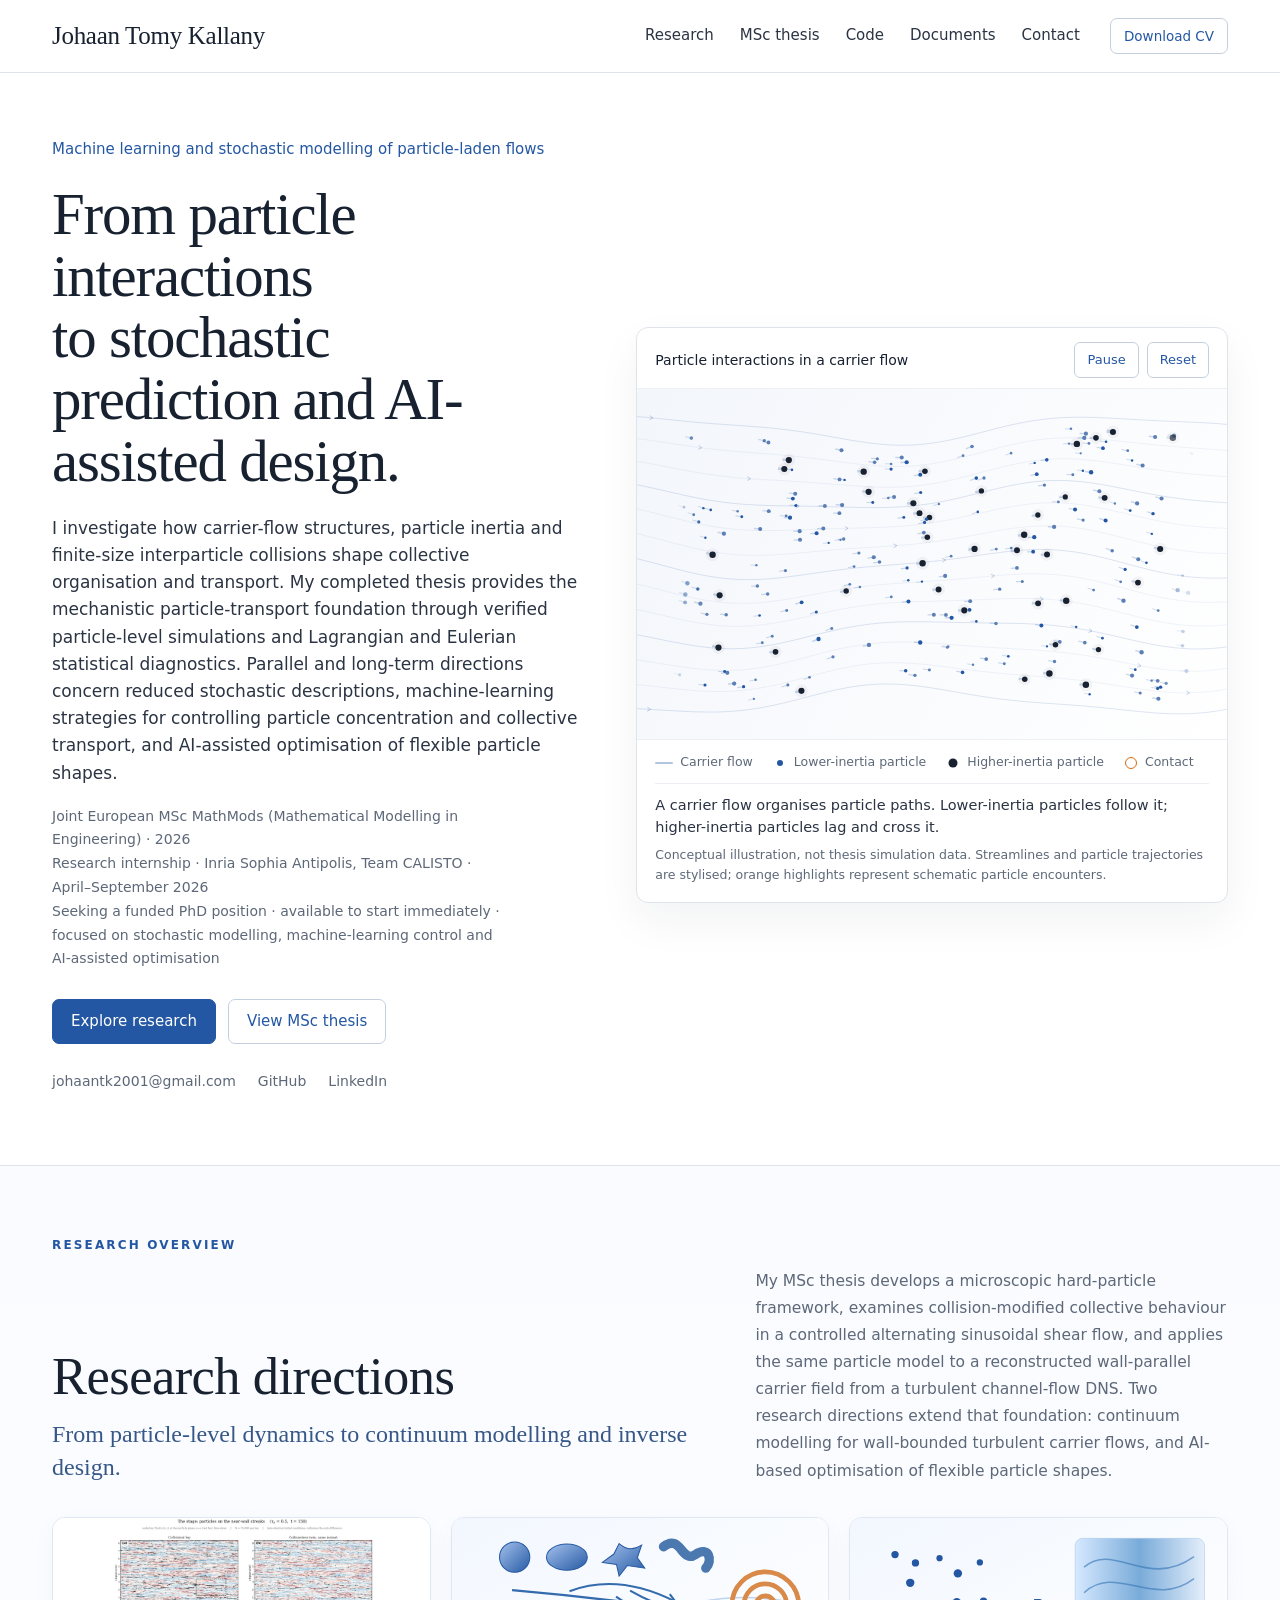
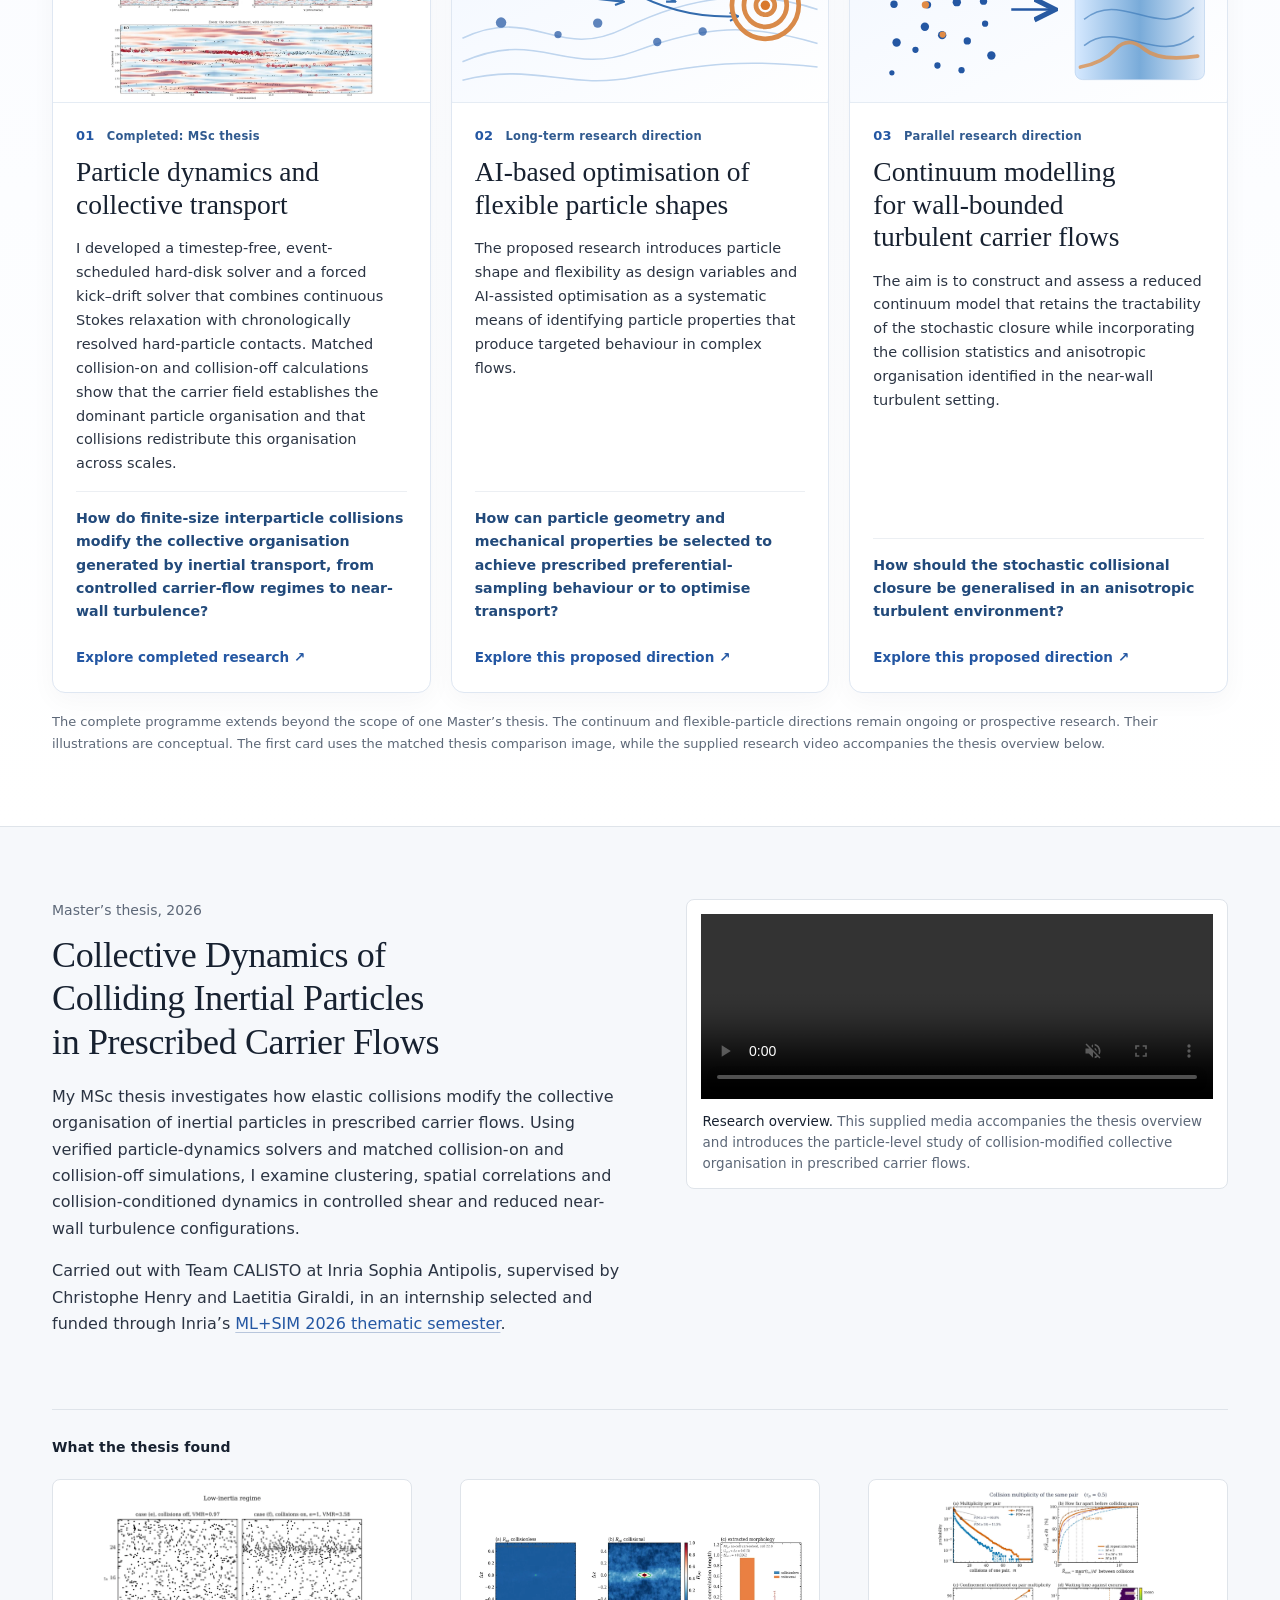
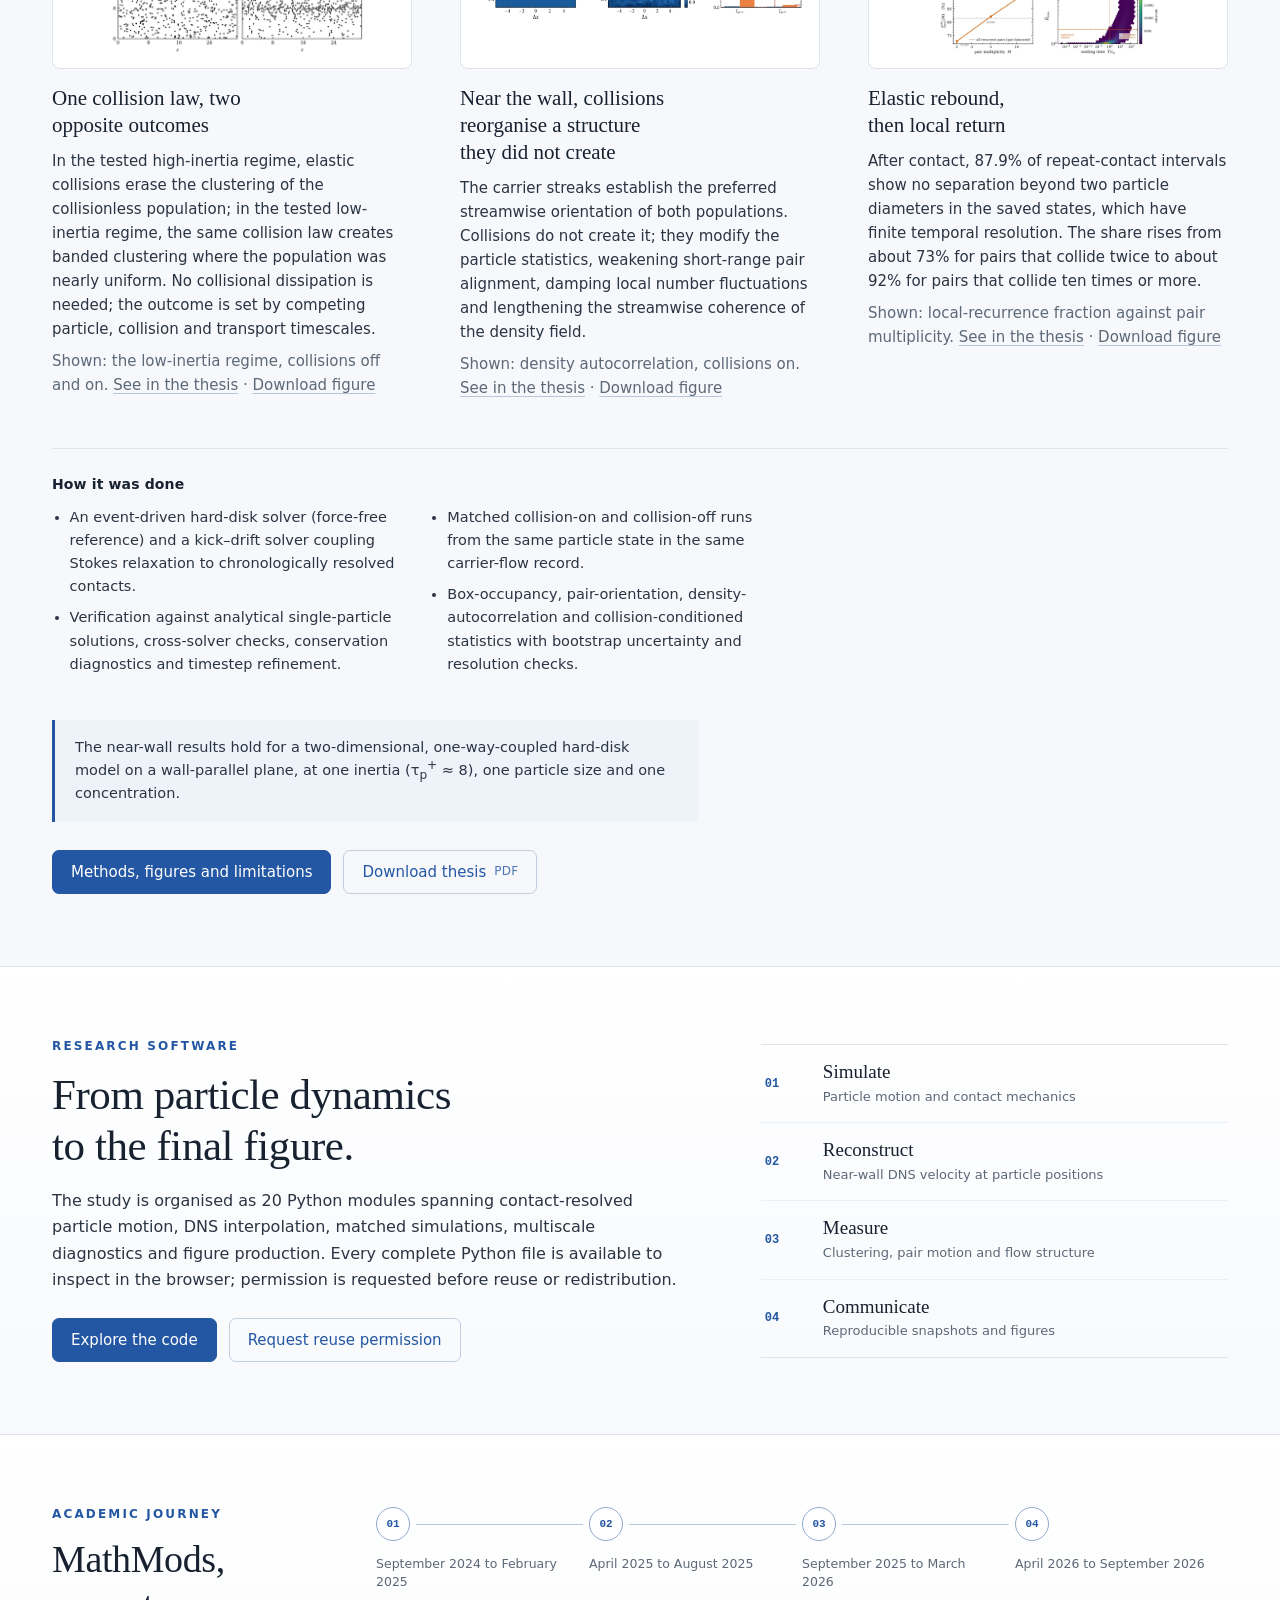
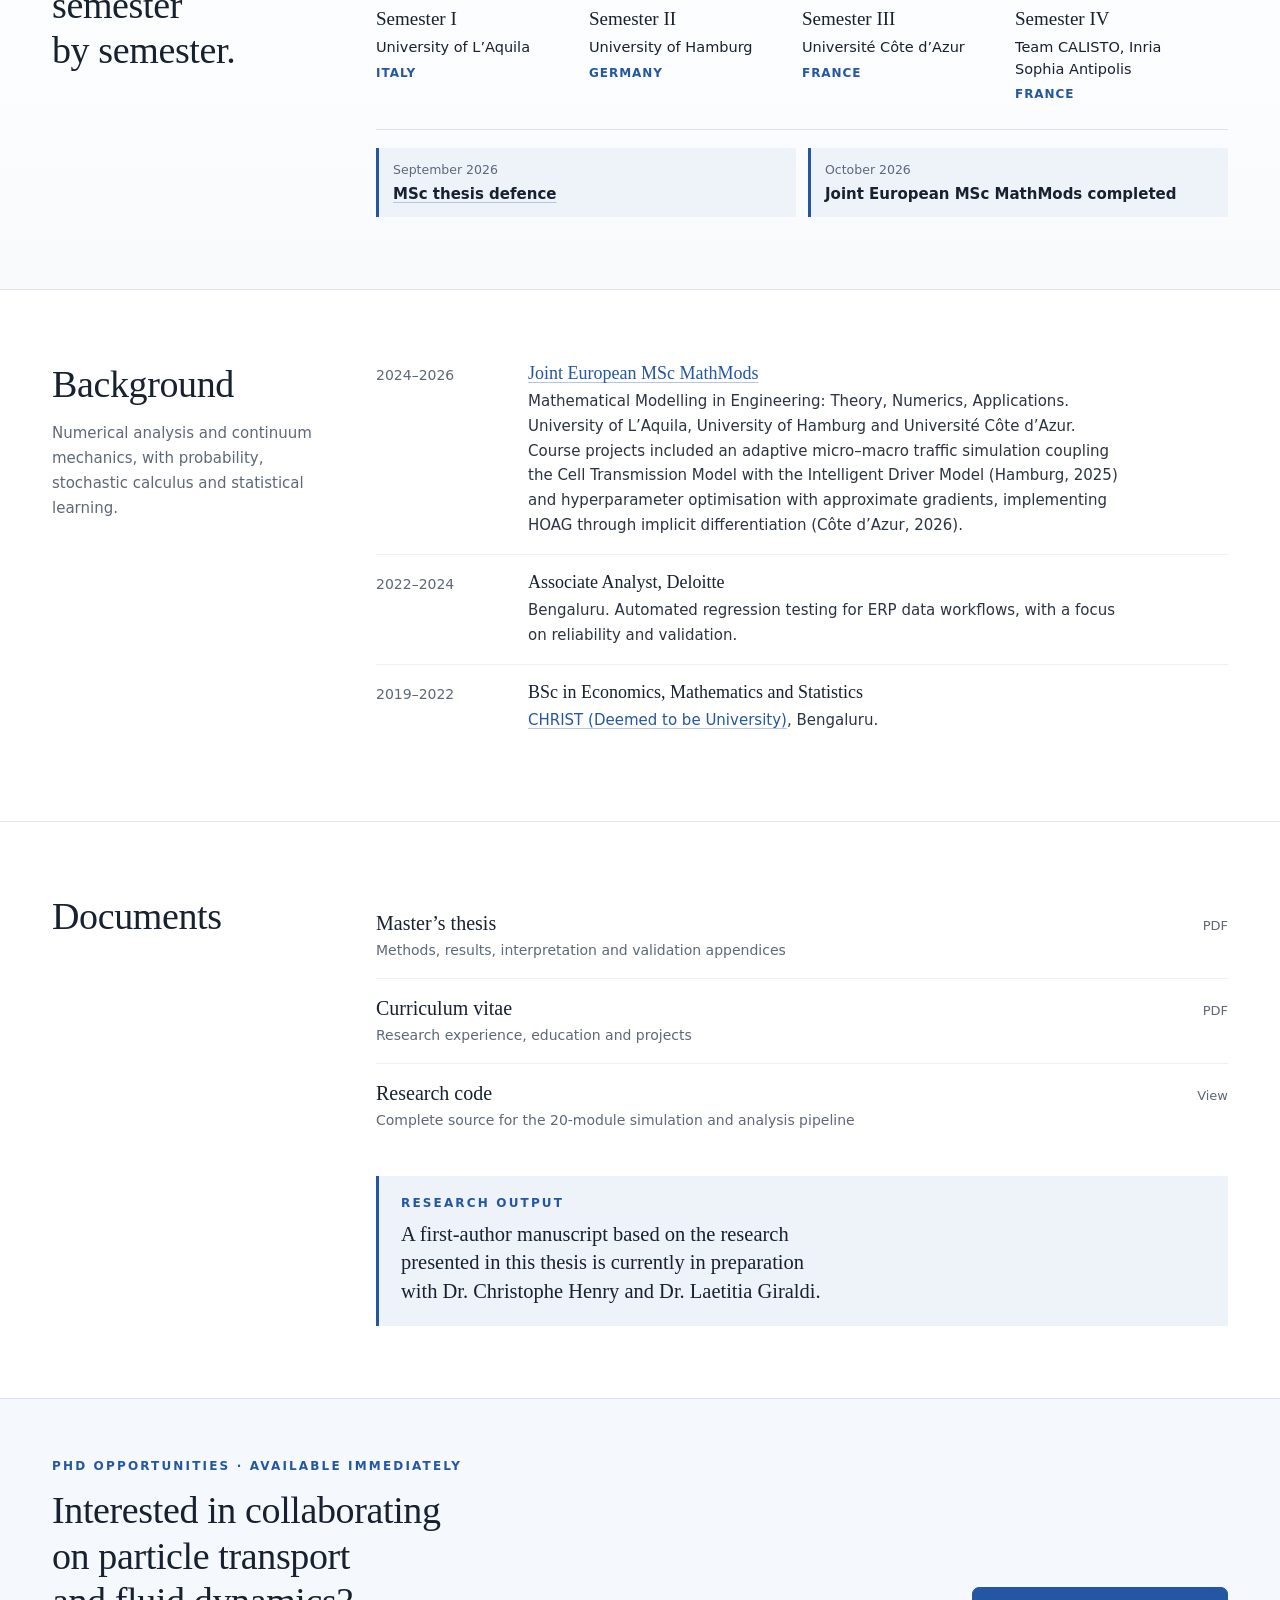
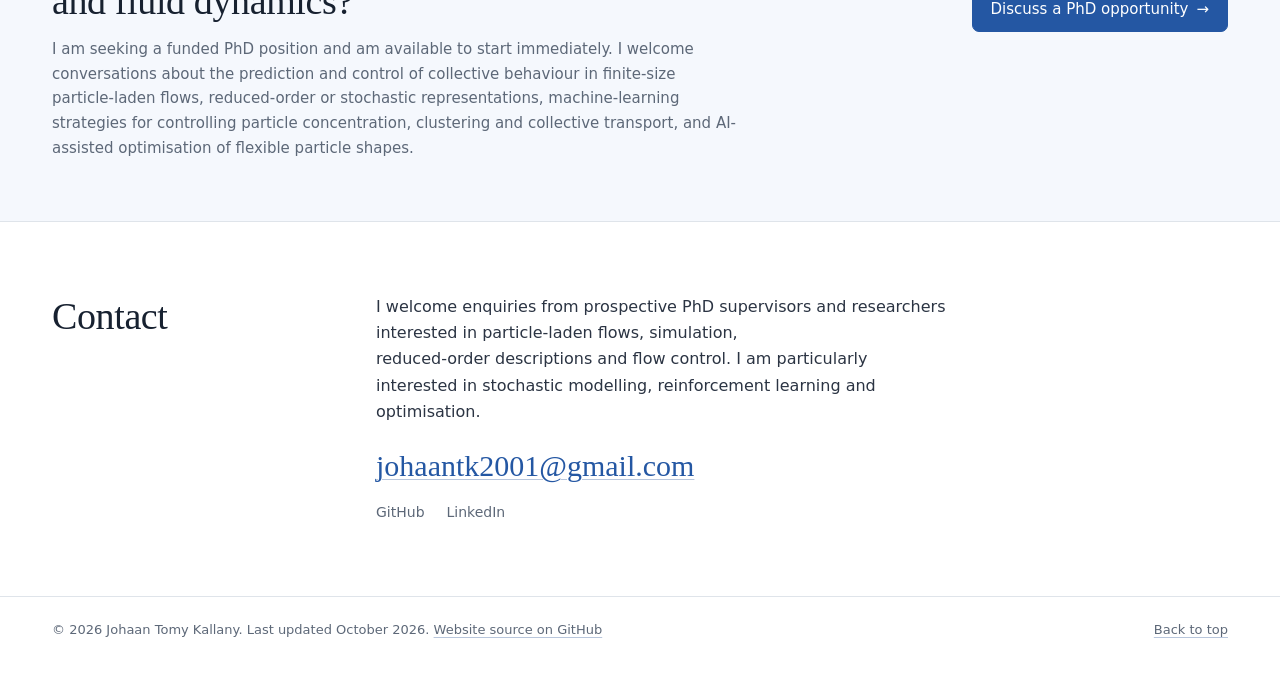
==== commit 90d4d181: "Link the ML+SIM 2026 thematic semester" ====
--- a/index.html
+++ b/index.html
@@ -1,344 +1,344 @@
-<!doctype html>
-<html lang="en">
-<head>
-  <meta charset="utf-8">
-  <meta name="viewport" content="width=device-width,initial-scale=1">
-  <meta name="description" content="Johaan Tomy Kallany studies particle-laden flows using particle-level simulation, stochastic modelling, machine-learning control and AI-assisted optimisation of flexible particle shapes.">
-  <meta name="theme-color" content="#ffffff">
-  <meta name="color-scheme" content="light">
-  <link rel="canonical" href="https://kallanyjohaan.github.io/">
-  <meta property="og:type" content="website">
-  <meta property="og:title" content="Johaan Tomy Kallany | AI and stochastic modelling of particle-laden flows">
-  <meta property="og:description" content="From particle interactions to stochastic descriptions, machine-learning control and AI-assisted particle design.">
-  <meta property="og:url" content="https://kallanyjohaan.github.io/">
-  <meta property="og:image" content="https://kallanyjohaan.github.io/assets/social-card.jpg">
-  <meta property="og:image:width" content="1200">
-  <meta property="og:image:height" content="630">
-  <meta property="og:image:alt" content="Collision-on particles on near-wall turbulent streaks, from the MSc thesis, with the site title.">
-  <meta name="twitter:card" content="summary_large_image">
-  <title>Johaan Tomy Kallany | AI and stochastic modelling of particle-laden flows</title>
-  <link rel="icon" href="favicon.svg" type="image/svg+xml">
-  <link rel="stylesheet" href="style.css">
-  <script defer src="script.js"></script>
-  <script defer src="animation.js"></script>
-  <script type="application/ld+json">{"@context":"https://schema.org","@type":"Person","name":"Johaan Tomy Kallany","url":"https://kallanyjohaan.github.io/","email":"mailto:johaantk2001@gmail.com","sameAs":["https://github.com/kallanyJohaan","https://www.linkedin.com/in/johaantomykallany/"],"knowsAbout":["Particle-laden flows","Inertial particle clustering","Numerical modelling","Scientific computing","Stochastic modelling","Machine-learning control","AI-assisted optimisation","Inverse particle design"],"alumniOf":[{"@type":"CollegeOrUniversity","name":"University of L'Aquila"},{"@type":"CollegeOrUniversity","name":"University of Hamburg"},{"@type":"CollegeOrUniversity","name":"Université Côte d'Azur"},{"@type":"CollegeOrUniversity","name":"CHRIST (Deemed to be University)"}]}</script>
-</head>
-<body>
-  <a class="skip" href="#main">Skip to content</a>
-  <header class="site-header">
-    <div class="wrap">
-      <a class="brand" href="index.html" aria-label="Johaan Tomy Kallany homepage">Johaan Tomy Kallany</a>
-      <button class="nav-toggle" type="button" aria-expanded="false" aria-controls="site-nav">Menu</button>
-      <nav id="site-nav" aria-label="Main navigation">
-        <a href="#work">Research</a>
-        <a href="research.html">MSc thesis</a>
-        <a href="code.html">Code</a>
-        <a href="#documents">Documents</a>
-        <a href="#contact">Contact</a>
-        <a class="btn btn-ghost btn-sm nav-cv" href="assets/Johaan_Tomy_Kallany_CV.pdf" download="Johaan_Tomy_Kallany_CV.pdf">Download CV</a>
-      </nav>
-    </div>
-  </header>
-
-  <main id="main" tabindex="-1">
-    <section class="hero">
-      <div class="hero-copy">
-        <p class="kicker">Machine learning and stochastic modelling of particle-laden flows</p>
-        <h1>From particle interactions to stochastic prediction and AI-assisted design.</h1>
-        <p class="lead">I investigate how carrier-flow structures, particle inertia and finite-size interparticle collisions shape collective organisation and transport. My completed thesis provides the mechanistic particle-transport foundation through verified particle-level simulations and Lagrangian and Eulerian statistical diagnostics. Parallel and long-term directions concern reduced stochastic descriptions, machine-learning strategies for controlling particle concentration and collective transport, and AI-assisted optimisation of flexible particle shapes.</p>
-        <p class="context">Joint European MSc MathMods (Mathematical Modelling in Engineering) · 2026<br>Research internship · Inria Sophia Antipolis, Team CALISTO · <span class="nowrap">April–September 2026</span><br>Seeking a funded PhD position · available to start immediately · focused on stochastic modelling, machine-learning control and AI-assisted optimisation</p>
-        <div class="actions">
-          <a class="btn" href="#work">Explore research</a>
-          <a class="btn btn-ghost" href="research.html">View MSc thesis</a>
-        </div>
-        <div class="links">
-          <a href="mailto:johaantk2001@gmail.com">johaantk2001@gmail.com</a>
-          <a href="https://github.com/kallanyJohaan">GitHub</a>
-          <a href="https://www.linkedin.com/in/johaantomykallany/">LinkedIn</a>
-        </div>
-      </div>
-      <figure class="motion" aria-labelledby="motion-title">
-        <div class="motion-top">
-          <p id="motion-title">Particle interactions in a carrier flow</p>
-          <div class="motion-controls"><button id="animation-toggle" type="button" disabled aria-controls="research-canvas">Pause</button><button id="animation-reset" type="button" disabled aria-controls="research-canvas">Reset</button></div>
-        </div>
-        <div class="motion-view">
-          <canvas id="research-canvas" width="720" height="430" role="img" aria-label="Conceptual animation: particles carried by a flow meet, and a population-level pattern forms."></canvas>
-          <svg class="animation-fallback" viewBox="0 0 600 430" preserveAspectRatio="xMidYMid slice" xmlns="http://www.w3.org/2000/svg" role="img" aria-label="Particles following flow paths, with local encounters and organised transport." focusable="false">
-            <defs>
-              <linearGradient id="flow-wash" x1="0" y1="0" x2="1" y2="1"><stop offset="0" stop-color="#eef3fa"/><stop offset="1" stop-color="#ffffff"/></linearGradient>
-              <marker id="flow-arrow" markerWidth="8" markerHeight="8" refX="6" refY="3" orient="auto"><path d="M0,0 L6,3 L0,6" fill="none" stroke="#7f9bc4" stroke-width="1.2"/></marker>
-            </defs>
-            <rect width="600" height="430" fill="url(#flow-wash)"/>
-            <g fill="none" stroke="#c5d3e6" stroke-width="1.4">
-              <path d="M30 95 C140 20 210 185 320 108 S465 55 565 105" marker-end="url(#flow-arrow)"/>
-              <path d="M30 165 C155 85 225 265 330 178 S485 135 565 175" marker-end="url(#flow-arrow)"/>
-              <path d="M30 245 C155 165 220 345 335 256 S475 215 565 250" marker-end="url(#flow-arrow)"/>
-              <path d="M30 325 C145 250 215 405 330 333 S470 295 565 328" marker-end="url(#flow-arrow)"/>
-            </g>
-            <g fill="#2457a3">
-              <circle cx="90" cy="72" r="5"/><circle cx="145" cy="96" r="4"/><circle cx="205" cy="132" r="5"/><circle cx="265" cy="136" r="4"/><circle cx="347" cy="88" r="5"/><circle cx="470" cy="76" r="4"/>
-              <circle cx="106" cy="150" r="4"/><circle cx="205" cy="202" r="5"/><circle cx="255" cy="223" r="4"/><circle cx="287" cy="208" r="5"/><circle cx="355" cy="157" r="4"/><circle cx="445" cy="147" r="5"/>
-              <circle cx="135" cy="238" r="5"/><circle cx="213" cy="280" r="4"/><circle cx="278" cy="296" r="5"/><circle cx="338" cy="253" r="4"/><circle cx="403" cy="229" r="5"/><circle cx="506" cy="238" r="4"/>
-              <circle cx="91" cy="302" r="4"/><circle cx="197" cy="354" r="5"/><circle cx="261" cy="368" r="4"/><circle cx="357" cy="319" r="5"/><circle cx="451" cy="307" r="4"/><circle cx="525" cy="315" r="5"/>
-            </g>
-            <g fill="none" stroke="#d9690f" stroke-width="1.5"><circle cx="255" cy="223" r="13"/><circle cx="287" cy="208" r="13"/><path d="M267 217 L275 213" stroke-dasharray="2 3"/></g>
-          </svg>
-        </div>
-        <figcaption>
-          <ul class="legend" aria-label="Legend">
-            <li><span class="sw sw-flow" aria-hidden="true"></span>Carrier flow</li>
-            <li><span class="sw sw-light" aria-hidden="true"></span>Lower-inertia particle</li>
-            <li><span class="sw sw-heavy" aria-hidden="true"></span>Higher-inertia particle</li>
-            <li><span class="sw sw-contact" aria-hidden="true"></span>Contact</li>
-          </ul>
-          <p id="animation-caption" aria-live="off">A carrier flow organises particle paths. Lower-inertia particles follow it; higher-inertia particles lag and cross it.</p>
-          <p class="note">Conceptual illustration, not thesis simulation data. Streamlines and particle trajectories are stylised; orange highlights represent schematic particle encounters.</p>
-        </figcaption>
-      </figure>
-    </section>
-
-    <section id="work" class="section directions-section" aria-labelledby="directions-title">
-      <div class="wrap">
-        <p class="section-eyebrow">Research overview</p>
-        <div class="directions-intro">
-          <div>
-            <h2 id="directions-title">Research directions</h2>
-            <p class="directions-subtitle">From particle-level dynamics to continuum modelling and inverse design.</p>
-          </div>
-          <p class="directions-summary">My MSc thesis develops a microscopic hard-particle framework, examines collision-modified collective behaviour in a controlled alternating sinusoidal shear flow, and applies the same particle model to a reconstructed wall-parallel carrier field from a turbulent channel-flow DNS. Two research directions extend that foundation: continuum modelling for wall-bounded turbulent carrier flows, and AI-based optimisation of flexible particle shapes.</p>
-        </div>
-        <div class="direction-grid">
-          <article class="direction-card">
-            <a class="direction-image thesis-comparison-image" href="assets/figures/fig-4-4.webp" aria-label="Open the matched collision comparison at full size">
-              <img src="assets/figures/fig-4-4-700.webp" srcset="assets/figures/fig-4-4-700.webp 700w, assets/figures/fig-4-4-1100.webp 1100w, assets/figures/fig-4-4-1400.webp 1400w" sizes="(max-width: 980px) calc(100vw - 40px), 400px" alt="Collision-on and collision-off particle configurations shown on the same instantaneous streamwise velocity fluctuation, with recorded collision locations marked in red." width="2400" height="1662" loading="lazy">
-            </a>
-            <div class="direction-inner">
-              <p class="direction-stage"><span class="direction-number">01</span> Completed: MSc thesis</p>
-              <h3>Particle dynamics and collective transport</h3>
-              <p>I developed a timestep-free, event-scheduled hard-disk solver and a forced kick–drift solver that combines continuous Stokes relaxation with chronologically resolved hard-particle contacts. Matched collision-on and collision-off calculations show that the carrier field establishes the dominant particle organisation and that collisions redistribute this organisation across scales.</p>
-              <p class="direction-question">How do finite-size interparticle collisions modify the collective organisation generated by inertial transport, from controlled carrier-flow regimes to near-wall turbulence?</p>
-              <a class="text-action" href="research.html">Explore completed research <span aria-hidden="true">↗</span></a>
-            </div>
-          </article>
-          <article class="direction-card">
-            <div class="direction-image conceptual"><img src="assets/images/inverse-design.svg" alt="Conceptual illustration of flexible particles whose geometry and mechanical properties are design variables in an inverse-design problem" width="720" height="380" loading="lazy"></div>
-            <div class="direction-inner">
-              <p class="direction-stage"><span class="direction-number">02</span> Long-term research direction</p>
-              <h3>AI-based optimisation of flexible particle shapes</h3>
-              <p>The proposed research introduces particle shape and flexibility as design variables and AI-assisted optimisation as a systematic means of identifying particle properties that produce targeted behaviour in complex flows.</p>
-              <p class="direction-question">How can particle geometry and mechanical properties be selected to achieve prescribed preferential-sampling behaviour or to optimise transport?</p>
-              <a class="text-action" href="research.html#inverse-design-title">Explore this proposed direction <span aria-hidden="true">↗</span></a>
-            </div>
-          </article>
-          <article class="direction-card">
-            <div class="direction-image conceptual"><img src="assets/images/continuum-density.svg" alt="Conceptual illustration of particle positions and a reduced evolution equation for the particle-density field" width="720" height="380" loading="lazy"></div>
-            <div class="direction-inner">
-              <p class="direction-stage"><span class="direction-number">03</span> Parallel research direction</p>
-              <h3>Continuum modelling for wall-bounded turbulent carrier flows</h3>
-              <p>The aim is to construct and assess a reduced continuum model that retains the tractability of the stochastic closure while incorporating the collision statistics and anisotropic organisation identified in the near-wall turbulent setting.</p>
-              <p class="direction-question">How should the stochastic collisional closure be generalised in an anisotropic turbulent environment?</p>
-              <a class="text-action" href="research.html#continuum-title">Explore this proposed direction <span aria-hidden="true">↗</span></a>
-            </div>
-          </article>
-        </div>
-        <p class="directions-note">The complete programme extends beyond the scope of one Master’s thesis. The continuum and flexible-particle directions remain ongoing or prospective research. Their illustrations are conceptual. The first card uses the matched thesis comparison image, while the supplied research video accompanies the thesis overview below.</p>
-      </div>
-    </section>
-
-    <section id="thesis" class="section tinted">
-      <div class="wrap">
-        <div class="thesis-head">
-          <div>
-            <p class="label">Master’s thesis, 2026</p>
-            <h2>Collective Dynamics of Colliding Inertial Particles in Prescribed Carrier Flows</h2>
-            <p>My MSc thesis investigates how elastic collisions modify the collective organisation of inertial particles in prescribed carrier flows. Using verified particle-dynamics solvers and matched collision-on and collision-off simulations, I examine clustering, spatial correlations and collision-conditioned dynamics in controlled shear and reduced near-wall turbulence configurations.</p>
-            <p>Carried out with Team CALISTO at Inria Sophia Antipolis, supervised by Christophe Henry and Laetitia Giraldi, in an internship selected and funded through Inria’s 2026 Machine Learning + Simulation thematic semester.</p>
-          </div>
-          <figure class="fig thesis-video-figure">
-            <video class="direction-video thesis-overview-video" muted loop playsinline controls preload="metadata" aria-label="Research overview video for the thesis Collective Dynamics of Colliding Inertial Particles in Prescribed Carrier Flows" aria-describedby="thesis-video-caption">
-              <source src="assets/research-overview.mp4" type="video/mp4">
-              Your browser does not support embedded video.
-            </video>
-            <figcaption id="thesis-video-caption"><strong>Research overview.</strong> This supplied media accompanies the thesis overview and introduces the particle-level study of collision-modified collective organisation in prescribed carrier flows.</figcaption>
-          </figure>
-        </div>
-
-        <div class="findings">
-          <h3 class="heading">What the thesis found</h3>
-          <ul class="finding-list">
-            <li>
-              <a class="thumb" href="assets/figures/fig-3-2.webp" aria-label="Open Figure 3.2 at full size"><img src="assets/figures/fig-3-2-1100.webp" width="1880" height="1145" loading="lazy" alt="low-inertia particle configurations without collisions (VMR 0.97) and with elastic collisions (VMR 3.58), the latter forming two dense bands."></a>
-              <h3>One collision law, two opposite outcomes</h3>
-              <p>In the tested high-inertia regime, elastic collisions erase the clustering of the collisionless population; in the tested low-inertia regime, the same collision law creates banded clustering where the population was nearly uniform. No collisional dissipation is needed; the outcome is set by competing particle, collision and transport timescales.</p>
-              <p class="ref">Shown: the low-inertia regime, collisions off and on. <a href="assets/Johaan_Kallany_Thesis.pdf#page=40">See in the thesis</a> · <a href="assets/figures/fig-3-2.webp" download="Kallany_thesis_fig-3-2.webp">Download figure</a></p>
-            </li>
-            <li>
-              <a class="thumb" href="assets/figures/fig-4-8.webp" aria-label="Open Figure 4.8 at full size"><img src="assets/figures/fig-4-8-1100.webp" width="904" height="532" loading="lazy" alt="the particle-density autocorrelation map of the collisional population, elongated along the streamwise direction."></a>
-              <h3>Near the wall, collisions reorganise a structure they did not create</h3>
-              <p>The carrier streaks establish the preferred streamwise orientation of both populations. Collisions do not create it; they modify the particle statistics, weakening short-range pair alignment, damping local number fluctuations and lengthening the streamwise coherence of the density field.</p>
-              <p class="ref">Shown: density autocorrelation, collisions on. <a href="assets/Johaan_Kallany_Thesis.pdf#page=71">See in the thesis</a> · <a href="assets/figures/fig-4-8.webp" download="Kallany_thesis_fig-4-8.webp">Download figure</a></p>
-            </li>
-            <li>
-              <a class="thumb" href="assets/figures/fig-4-15.webp" aria-label="Open Figure 4.15 at full size"><img src="assets/figures/fig-4-15-1100.webp" width="1123" height="730" loading="lazy" alt="the pair-balanced local-recurrence fraction rising from about 73 percent for pairs with two collisions to about 92 percent for pairs with ten or more."></a>
-              <h3>Elastic rebound, then local return</h3>
-              <p>After contact, 87.9% of repeat-contact intervals show no separation beyond two particle diameters in the saved states, which have finite temporal resolution. The share rises from about 73% for pairs that collide twice to about 92% for pairs that collide ten times or more.</p>
-              <p class="ref">Shown: local-recurrence fraction against pair multiplicity. <a href="assets/Johaan_Kallany_Thesis.pdf#page=86">See in the thesis</a> · <a href="assets/figures/fig-4-15.webp" download="Kallany_thesis_fig-4-15.webp">Download figure</a></p>
-            </li>
-          </ul>
-          <div class="how">
-            <h3 class="heading">How it was done</h3>
-            <ul>
-              <li>An event-driven hard-disk solver (force-free reference) and a kick–drift solver coupling Stokes relaxation to chronologically resolved contacts.</li>
-              <li>Verification against analytical single-particle solutions, cross-solver checks, conservation diagnostics and timestep refinement.</li>
-              <li>Matched collision-on and collision-off runs from the same particle state in the same carrier-flow record.</li>
-              <li>Box-occupancy, pair-orientation, density-autocorrelation and collision-conditioned statistics with bootstrap uncertainty and resolution checks.</li>
-            </ul>
-          </div>
-          <div class="scope"><p>The near-wall results hold for a two-dimensional, one-way-coupled hard-disk model on a wall-parallel plane, at one inertia (<span class="nowrap">τ<sub>p</sub><sup>+</sup> ≈ 8</span>), one particle size and one concentration.</p></div>
-          <div class="actions thesis-actions">
-            <a class="btn" href="research.html">Methods, figures and limitations</a>
-            <a class="btn btn-ghost" href="assets/Johaan_Kallany_Thesis.pdf" download="Johaan_Kallany_Thesis.pdf">Download thesis <span class="pdf">PDF</span></a>
-          </div>
-        </div>
-      </div>
-    </section>
-
-    <section id="code" class="section code-teaser-section" aria-labelledby="code-teaser-title">
-      <div class="wrap code-teaser">
-        <div>
-          <p class="section-eyebrow">Research software</p>
-          <h2 id="code-teaser-title">From particle dynamics to the final figure.</h2>
-          <p>The study is organised as 20 Python modules spanning contact-resolved particle motion, DNS interpolation, matched simulations, multiscale diagnostics and figure production. Every complete Python file is available to inspect in the browser; permission is requested before reuse or redistribution.</p>
-          <div class="actions">
-            <a class="btn" href="code.html">Explore the code</a>
-            <a class="btn btn-ghost" href="mailto:johaantk2001@gmail.com?subject=Research%20code%20reuse%20permission%20request&amp;body=Name%3A%0AAffiliation%3A%0AModules%20of%20interest%3A%0AIntended%20use%3A">Request reuse permission</a>
-          </div>
-        </div>
-        <ol class="code-stack" aria-label="Research code layers">
-          <li><span>01</span><div><strong>Simulate</strong><small>Particle motion and contact mechanics</small></div></li>
-          <li><span>02</span><div><strong>Reconstruct</strong><small>Near-wall DNS velocity at particle positions</small></div></li>
-          <li><span>03</span><div><strong>Measure</strong><small>Clustering, pair motion and flow structure</small></div></li>
-          <li><span>04</span><div><strong>Communicate</strong><small>Reproducible snapshots and figures</small></div></li>
-        </ol>
-      </div>
-    </section>
-
-    <section id="updates" class="section journey-section" aria-labelledby="journey-title">
-      <div class="wrap two journey-layout">
-        <header class="journey-heading">
-          <p class="section-eyebrow">Academic journey</p>
-          <h2 id="journey-title">MathMods, semester by semester.</h2>
-        </header>
-        <div class="journey-diagram">
-          <ol class="journey-flow" role="list" aria-label="Four-semester MathMods academic journey">
-            <li>
-              <span class="journey-marker" aria-hidden="true">01</span>
-              <div class="journey-step-copy">
-                <p class="journey-date"><time datetime="2024-09">September 2024</time> to <time datetime="2025-02">February 2025</time></p>
-                <h3>Semester I</h3>
-                <p class="journey-institution">University of L’Aquila</p>
-                <p class="journey-country">Italy</p>
-              </div>
-            </li>
-            <li>
-              <span class="journey-marker" aria-hidden="true">02</span>
-              <div class="journey-step-copy">
-                <p class="journey-date"><time datetime="2025-04">April 2025</time> to <time datetime="2025-08">August 2025</time></p>
-                <h3>Semester II</h3>
-                <p class="journey-institution">University of Hamburg</p>
-                <p class="journey-country">Germany</p>
-              </div>
-            </li>
-            <li>
-              <span class="journey-marker" aria-hidden="true">03</span>
-              <div class="journey-step-copy">
-                <p class="journey-date"><time datetime="2025-09">September 2025</time> to <time datetime="2026-03">March 2026</time></p>
-                <h3>Semester III</h3>
-                <p class="journey-institution">Université Côte d’Azur</p>
-                <p class="journey-country">France</p>
-              </div>
-            </li>
-            <li>
-              <span class="journey-marker" aria-hidden="true">04</span>
-              <div class="journey-step-copy">
-                <p class="journey-date"><time datetime="2026-04">April 2026</time> to <time datetime="2026-09">September 2026</time></p>
-                <h3>Semester IV</h3>
-                <p class="journey-institution">Team CALISTO, Inria Sophia Antipolis</p>
-                <p class="journey-country">France</p>
-              </div>
-            </li>
-          </ol>
-          <ul class="journey-milestones" role="list" aria-label="Programme milestones">
-            <li><time datetime="2026-09">September 2026</time><strong><a href="research.html">MSc thesis defence</a></strong></li>
-            <li><time datetime="2026-10">October 2026</time><strong>Joint European MSc MathMods completed</strong></li>
-          </ul>
-        </div>
-      </div>
-    </section>
-
-    <section id="background" class="section">
-      <div class="wrap two">
-        <div>
-          <h2>Background</h2>
-          <p class="intro">Numerical analysis and continuum mechanics, with probability, stochastic calculus and statistical learning.</p>
-        </div>
-        <ul class="rows">
-          <li><span class="when">2024–2026</span><div><h3><a href="https://www.mathmods.eu/">Joint European MSc MathMods</a></h3><p class="detail">Mathematical Modelling in Engineering: Theory, Numerics, Applications. University of L’Aquila, University of Hamburg and Université Côte d’Azur. Course projects included an adaptive micro–macro traffic simulation coupling the Cell Transmission Model with the Intelligent Driver Model (Hamburg, 2025) and hyperparameter optimisation with approximate gradients, implementing HOAG through implicit differentiation (Côte d’Azur, 2026).</p></div></li>
-          <li><span class="when">2022–2024</span><div><h3>Associate Analyst, Deloitte</h3><p class="detail">Bengaluru. Automated regression testing for ERP data workflows, with a focus on reliability and validation.</p></div></li>
-          <li><span class="when">2019–2022</span><div><h3>BSc in Economics, Mathematics and Statistics</h3><p class="detail"><a href="https://christuniversity.in/">CHRIST (Deemed to be University)</a>, Bengaluru.</p></div></li>
-        </ul>
-      </div>
-    </section>
-
-    <section id="documents" class="section">
-      <div class="wrap two">
-        <h2>Documents</h2>
-        <div>
-          <ul class="docs">
-            <li><a href="assets/Johaan_Kallany_Thesis.pdf" download="Johaan_Kallany_Thesis.pdf"><div><h3>Master’s thesis</h3><p>Methods, results, interpretation and validation appendices</p></div><span class="size">PDF</span></a></li>
-            <li><a href="assets/Johaan_Tomy_Kallany_CV.pdf" download="Johaan_Tomy_Kallany_CV.pdf"><div><h3>Curriculum vitae</h3><p>Research experience, education and projects</p></div><span class="size">PDF</span></a></li>
-            <li><a href="code.html"><div><h3>Research code</h3><p>Complete source for the 20-module simulation and analysis pipeline</p></div><span class="size">View</span></a></li>
-          </ul>
-          <div class="manuscript-update" aria-labelledby="manuscript-update-title">
-            <p class="section-eyebrow">Research output</p>
-            <h3 id="manuscript-update-title">A first-author manuscript based on the research presented in this thesis is currently in preparation with Dr. Christophe Henry and Dr. Laetitia Giraldi.</h3>
-          </div>
-        </div>
-      </div>
-    </section>
-
-    <section id="phd" class="section phd-section" aria-labelledby="phd-title">
-      <div class="wrap phd-panel">
-        <div>
-          <p class="section-eyebrow">PhD opportunities · Available immediately</p>
-          <h2 id="phd-title">Interested in collaborating on particle transport and fluid dynamics?</h2>
-          <p>I am seeking a funded PhD position and am available to start immediately. I welcome conversations about the prediction and control of collective behaviour in finite-size particle-laden flows, reduced-order or stochastic representations, machine-learning strategies for controlling particle concentration, clustering and collective transport, and AI-assisted optimisation of flexible particle shapes.</p>
-        </div>
-        <a class="btn phd-button" href="mailto:johaantk2001@gmail.com?subject=Prospective%20PhD%20research%20opportunity">Discuss a PhD opportunity <span aria-hidden="true">→</span></a>
-      </div>
-    </section>
-
-    <section id="contact" class="section contact">
-      <div class="wrap two">
-        <h2>Contact</h2>
-        <div>
-          <p>I welcome enquiries from prospective PhD supervisors and researchers interested in particle-laden flows, simulation, <span class="nowrap">reduced-order descriptions</span> and flow control. I am particularly interested in stochastic modelling, <span class="nowrap">reinforcement learning</span> and optimisation.</p>
-          <a class="contact-email" href="mailto:johaantk2001@gmail.com">johaantk2001@gmail.com</a>
-          <div class="links" style="margin-top:0">
-            <a href="https://github.com/kallanyJohaan">GitHub</a>
-            <a href="https://www.linkedin.com/in/johaantomykallany/">LinkedIn</a>
-          </div>
-        </div>
-      </div>
-    </section>
-  </main>
-
-  <footer>
-    <div class="wrap">
-      <p>© <span id="year">2026</span> Johaan Tomy Kallany. Last updated October 2026. <a href="https://github.com/kallanyJohaan/kallanyJohaan.github.io">Website source on GitHub</a></p>
-      <a href="#main">Back to top</a>
-    </div>
-  </footer>
-</body>
-</html>
+<!doctype html>
+<html lang="en">
+<head>
+  <meta charset="utf-8">
+  <meta name="viewport" content="width=device-width,initial-scale=1">
+  <meta name="description" content="Johaan Tomy Kallany studies particle-laden flows using particle-level simulation, stochastic modelling, machine-learning control and AI-assisted optimisation of flexible particle shapes.">
+  <meta name="theme-color" content="#ffffff">
+  <meta name="color-scheme" content="light">
+  <link rel="canonical" href="https://kallanyjohaan.github.io/">
+  <meta property="og:type" content="website">
+  <meta property="og:title" content="Johaan Tomy Kallany | AI and stochastic modelling of particle-laden flows">
+  <meta property="og:description" content="From particle interactions to stochastic descriptions, machine-learning control and AI-assisted particle design.">
+  <meta property="og:url" content="https://kallanyjohaan.github.io/">
+  <meta property="og:image" content="https://kallanyjohaan.github.io/assets/social-card.jpg">
+  <meta property="og:image:width" content="1200">
+  <meta property="og:image:height" content="630">
+  <meta property="og:image:alt" content="Collision-on particles on near-wall turbulent streaks, from the MSc thesis, with the site title.">
+  <meta name="twitter:card" content="summary_large_image">
+  <title>Johaan Tomy Kallany | AI and stochastic modelling of particle-laden flows</title>
+  <link rel="icon" href="favicon.svg" type="image/svg+xml">
+  <link rel="stylesheet" href="style.css">
+  <script defer src="script.js"></script>
+  <script defer src="animation.js"></script>
+  <script type="application/ld+json">{"@context":"https://schema.org","@type":"Person","name":"Johaan Tomy Kallany","url":"https://kallanyjohaan.github.io/","email":"mailto:johaantk2001@gmail.com","sameAs":["https://github.com/kallanyJohaan","https://www.linkedin.com/in/johaantomykallany/"],"knowsAbout":["Particle-laden flows","Inertial particle clustering","Numerical modelling","Scientific computing","Stochastic modelling","Machine-learning control","AI-assisted optimisation","Inverse particle design"],"alumniOf":[{"@type":"CollegeOrUniversity","name":"University of L'Aquila"},{"@type":"CollegeOrUniversity","name":"University of Hamburg"},{"@type":"CollegeOrUniversity","name":"Université Côte d'Azur"},{"@type":"CollegeOrUniversity","name":"CHRIST (Deemed to be University)"}]}</script>
+</head>
+<body>
+  <a class="skip" href="#main">Skip to content</a>
+  <header class="site-header">
+    <div class="wrap">
+      <a class="brand" href="index.html" aria-label="Johaan Tomy Kallany homepage">Johaan Tomy Kallany</a>
+      <button class="nav-toggle" type="button" aria-expanded="false" aria-controls="site-nav">Menu</button>
+      <nav id="site-nav" aria-label="Main navigation">
+        <a href="#work">Research</a>
+        <a href="research.html">MSc thesis</a>
+        <a href="code.html">Code</a>
+        <a href="#documents">Documents</a>
+        <a href="#contact">Contact</a>
+        <a class="btn btn-ghost btn-sm nav-cv" href="assets/Johaan_Tomy_Kallany_CV.pdf" download="Johaan_Tomy_Kallany_CV.pdf">Download CV</a>
+      </nav>
+    </div>
+  </header>
+
+  <main id="main" tabindex="-1">
+    <section class="hero">
+      <div class="hero-copy">
+        <p class="kicker">Machine learning and stochastic modelling of particle-laden flows</p>
+        <h1>From particle interactions to stochastic prediction and AI-assisted design.</h1>
+        <p class="lead">I investigate how carrier-flow structures, particle inertia and finite-size interparticle collisions shape collective organisation and transport. My completed thesis provides the mechanistic particle-transport foundation through verified particle-level simulations and Lagrangian and Eulerian statistical diagnostics. Parallel and long-term directions concern reduced stochastic descriptions, machine-learning strategies for controlling particle concentration and collective transport, and AI-assisted optimisation of flexible particle shapes.</p>
+        <p class="context">Joint European MSc MathMods (Mathematical Modelling in Engineering) · 2026<br>Research internship · Inria Sophia Antipolis, Team CALISTO · <span class="nowrap">April–September 2026</span><br>Seeking a funded PhD position · available to start immediately · focused on stochastic modelling, machine-learning control and AI-assisted optimisation</p>
+        <div class="actions">
+          <a class="btn" href="#work">Explore research</a>
+          <a class="btn btn-ghost" href="research.html">View MSc thesis</a>
+        </div>
+        <div class="links">
+          <a href="mailto:johaantk2001@gmail.com">johaantk2001@gmail.com</a>
+          <a href="https://github.com/kallanyJohaan">GitHub</a>
+          <a href="https://www.linkedin.com/in/johaantomykallany/">LinkedIn</a>
+        </div>
+      </div>
+      <figure class="motion" aria-labelledby="motion-title">
+        <div class="motion-top">
+          <p id="motion-title">Particle interactions in a carrier flow</p>
+          <div class="motion-controls"><button id="animation-toggle" type="button" disabled aria-controls="research-canvas">Pause</button><button id="animation-reset" type="button" disabled aria-controls="research-canvas">Reset</button></div>
+        </div>
+        <div class="motion-view">
+          <canvas id="research-canvas" width="720" height="430" role="img" aria-label="Conceptual animation: particles carried by a flow meet, and a population-level pattern forms."></canvas>
+          <svg class="animation-fallback" viewBox="0 0 600 430" preserveAspectRatio="xMidYMid slice" xmlns="http://www.w3.org/2000/svg" role="img" aria-label="Particles following flow paths, with local encounters and organised transport." focusable="false">
+            <defs>
+              <linearGradient id="flow-wash" x1="0" y1="0" x2="1" y2="1"><stop offset="0" stop-color="#eef3fa"/><stop offset="1" stop-color="#ffffff"/></linearGradient>
+              <marker id="flow-arrow" markerWidth="8" markerHeight="8" refX="6" refY="3" orient="auto"><path d="M0,0 L6,3 L0,6" fill="none" stroke="#7f9bc4" stroke-width="1.2"/></marker>
+            </defs>
+            <rect width="600" height="430" fill="url(#flow-wash)"/>
+            <g fill="none" stroke="#c5d3e6" stroke-width="1.4">
+              <path d="M30 95 C140 20 210 185 320 108 S465 55 565 105" marker-end="url(#flow-arrow)"/>
+              <path d="M30 165 C155 85 225 265 330 178 S485 135 565 175" marker-end="url(#flow-arrow)"/>
+              <path d="M30 245 C155 165 220 345 335 256 S475 215 565 250" marker-end="url(#flow-arrow)"/>
+              <path d="M30 325 C145 250 215 405 330 333 S470 295 565 328" marker-end="url(#flow-arrow)"/>
+            </g>
+            <g fill="#2457a3">
+              <circle cx="90" cy="72" r="5"/><circle cx="145" cy="96" r="4"/><circle cx="205" cy="132" r="5"/><circle cx="265" cy="136" r="4"/><circle cx="347" cy="88" r="5"/><circle cx="470" cy="76" r="4"/>
+              <circle cx="106" cy="150" r="4"/><circle cx="205" cy="202" r="5"/><circle cx="255" cy="223" r="4"/><circle cx="287" cy="208" r="5"/><circle cx="355" cy="157" r="4"/><circle cx="445" cy="147" r="5"/>
+              <circle cx="135" cy="238" r="5"/><circle cx="213" cy="280" r="4"/><circle cx="278" cy="296" r="5"/><circle cx="338" cy="253" r="4"/><circle cx="403" cy="229" r="5"/><circle cx="506" cy="238" r="4"/>
+              <circle cx="91" cy="302" r="4"/><circle cx="197" cy="354" r="5"/><circle cx="261" cy="368" r="4"/><circle cx="357" cy="319" r="5"/><circle cx="451" cy="307" r="4"/><circle cx="525" cy="315" r="5"/>
+            </g>
+            <g fill="none" stroke="#d9690f" stroke-width="1.5"><circle cx="255" cy="223" r="13"/><circle cx="287" cy="208" r="13"/><path d="M267 217 L275 213" stroke-dasharray="2 3"/></g>
+          </svg>
+        </div>
+        <figcaption>
+          <ul class="legend" aria-label="Legend">
+            <li><span class="sw sw-flow" aria-hidden="true"></span>Carrier flow</li>
+            <li><span class="sw sw-light" aria-hidden="true"></span>Lower-inertia particle</li>
+            <li><span class="sw sw-heavy" aria-hidden="true"></span>Higher-inertia particle</li>
+            <li><span class="sw sw-contact" aria-hidden="true"></span>Contact</li>
+          </ul>
+          <p id="animation-caption" aria-live="off">A carrier flow organises particle paths. Lower-inertia particles follow it; higher-inertia particles lag and cross it.</p>
+          <p class="note">Conceptual illustration, not thesis simulation data. Streamlines and particle trajectories are stylised; orange highlights represent schematic particle encounters.</p>
+        </figcaption>
+      </figure>
+    </section>
+
+    <section id="work" class="section directions-section" aria-labelledby="directions-title">
+      <div class="wrap">
+        <p class="section-eyebrow">Research overview</p>
+        <div class="directions-intro">
+          <div>
+            <h2 id="directions-title">Research directions</h2>
+            <p class="directions-subtitle">From particle-level dynamics to continuum modelling and inverse design.</p>
+          </div>
+          <p class="directions-summary">My MSc thesis develops a microscopic hard-particle framework, examines collision-modified collective behaviour in a controlled alternating sinusoidal shear flow, and applies the same particle model to a reconstructed wall-parallel carrier field from a turbulent channel-flow DNS. Two research directions extend that foundation: continuum modelling for wall-bounded turbulent carrier flows, and AI-based optimisation of flexible particle shapes.</p>
+        </div>
+        <div class="direction-grid">
+          <article class="direction-card">
+            <a class="direction-image thesis-comparison-image" href="assets/figures/fig-4-4.webp" aria-label="Open the matched collision comparison at full size">
+              <img src="assets/figures/fig-4-4-700.webp" srcset="assets/figures/fig-4-4-700.webp 700w, assets/figures/fig-4-4-1100.webp 1100w, assets/figures/fig-4-4-1400.webp 1400w" sizes="(max-width: 980px) calc(100vw - 40px), 400px" alt="Collision-on and collision-off particle configurations shown on the same instantaneous streamwise velocity fluctuation, with recorded collision locations marked in red." width="2400" height="1662" loading="lazy">
+            </a>
+            <div class="direction-inner">
+              <p class="direction-stage"><span class="direction-number">01</span> Completed: MSc thesis</p>
+              <h3>Particle dynamics and collective transport</h3>
+              <p>I developed a timestep-free, event-scheduled hard-disk solver and a forced kick–drift solver that combines continuous Stokes relaxation with chronologically resolved hard-particle contacts. Matched collision-on and collision-off calculations show that the carrier field establishes the dominant particle organisation and that collisions redistribute this organisation across scales.</p>
+              <p class="direction-question">How do finite-size interparticle collisions modify the collective organisation generated by inertial transport, from controlled carrier-flow regimes to near-wall turbulence?</p>
+              <a class="text-action" href="research.html">Explore completed research <span aria-hidden="true">↗</span></a>
+            </div>
+          </article>
+          <article class="direction-card">
+            <div class="direction-image conceptual"><img src="assets/images/inverse-design.svg" alt="Conceptual illustration of flexible particles whose geometry and mechanical properties are design variables in an inverse-design problem" width="720" height="380" loading="lazy"></div>
+            <div class="direction-inner">
+              <p class="direction-stage"><span class="direction-number">02</span> Long-term research direction</p>
+              <h3>AI-based optimisation of flexible particle shapes</h3>
+              <p>The proposed research introduces particle shape and flexibility as design variables and AI-assisted optimisation as a systematic means of identifying particle properties that produce targeted behaviour in complex flows.</p>
+              <p class="direction-question">How can particle geometry and mechanical properties be selected to achieve prescribed preferential-sampling behaviour or to optimise transport?</p>
+              <a class="text-action" href="research.html#inverse-design-title">Explore this proposed direction <span aria-hidden="true">↗</span></a>
+            </div>
+          </article>
+          <article class="direction-card">
+            <div class="direction-image conceptual"><img src="assets/images/continuum-density.svg" alt="Conceptual illustration of particle positions and a reduced evolution equation for the particle-density field" width="720" height="380" loading="lazy"></div>
+            <div class="direction-inner">
+              <p class="direction-stage"><span class="direction-number">03</span> Parallel research direction</p>
+              <h3>Continuum modelling for wall-bounded turbulent carrier flows</h3>
+              <p>The aim is to construct and assess a reduced continuum model that retains the tractability of the stochastic closure while incorporating the collision statistics and anisotropic organisation identified in the near-wall turbulent setting.</p>
+              <p class="direction-question">How should the stochastic collisional closure be generalised in an anisotropic turbulent environment?</p>
+              <a class="text-action" href="research.html#continuum-title">Explore this proposed direction <span aria-hidden="true">↗</span></a>
+            </div>
+          </article>
+        </div>
+        <p class="directions-note">The complete programme extends beyond the scope of one Master’s thesis. The continuum and flexible-particle directions remain ongoing or prospective research. Their illustrations are conceptual. The first card uses the matched thesis comparison image, while the supplied research video accompanies the thesis overview below.</p>
+      </div>
+    </section>
+
+    <section id="thesis" class="section tinted">
+      <div class="wrap">
+        <div class="thesis-head">
+          <div>
+            <p class="label">Master’s thesis, 2026</p>
+            <h2>Collective Dynamics of Colliding Inertial Particles in Prescribed Carrier Flows</h2>
+            <p>My MSc thesis investigates how elastic collisions modify the collective organisation of inertial particles in prescribed carrier flows. Using verified particle-dynamics solvers and matched collision-on and collision-off simulations, I examine clustering, spatial correlations and collision-conditioned dynamics in controlled shear and reduced near-wall turbulence configurations.</p>
+            <p>Carried out with Team CALISTO at Inria Sophia Antipolis, supervised by Christophe Henry and Laetitia Giraldi, in an internship selected and funded through Inria’s <a href="https://project.inria.fr/mlsim2026/">ML+SIM 2026 thematic semester</a>.</p>
+          </div>
+          <figure class="fig thesis-video-figure">
+            <video class="direction-video thesis-overview-video" muted loop playsinline controls preload="metadata" aria-label="Research overview video for the thesis Collective Dynamics of Colliding Inertial Particles in Prescribed Carrier Flows" aria-describedby="thesis-video-caption">
+              <source src="assets/research-overview.mp4" type="video/mp4">
+              Your browser does not support embedded video.
+            </video>
+            <figcaption id="thesis-video-caption"><strong>Research overview.</strong> This supplied media accompanies the thesis overview and introduces the particle-level study of collision-modified collective organisation in prescribed carrier flows.</figcaption>
+          </figure>
+        </div>
+
+        <div class="findings">
+          <h3 class="heading">What the thesis found</h3>
+          <ul class="finding-list">
+            <li>
+              <a class="thumb" href="assets/figures/fig-3-2.webp" aria-label="Open Figure 3.2 at full size"><img src="assets/figures/fig-3-2-1100.webp" width="1880" height="1145" loading="lazy" alt="low-inertia particle configurations without collisions (VMR 0.97) and with elastic collisions (VMR 3.58), the latter forming two dense bands."></a>
+              <h3>One collision law, two opposite outcomes</h3>
+              <p>In the tested high-inertia regime, elastic collisions erase the clustering of the collisionless population; in the tested low-inertia regime, the same collision law creates banded clustering where the population was nearly uniform. No collisional dissipation is needed; the outcome is set by competing particle, collision and transport timescales.</p>
+              <p class="ref">Shown: the low-inertia regime, collisions off and on. <a href="assets/Johaan_Kallany_Thesis.pdf#page=40">See in the thesis</a> · <a href="assets/figures/fig-3-2.webp" download="Kallany_thesis_fig-3-2.webp">Download figure</a></p>
+            </li>
+            <li>
+              <a class="thumb" href="assets/figures/fig-4-8.webp" aria-label="Open Figure 4.8 at full size"><img src="assets/figures/fig-4-8-1100.webp" width="904" height="532" loading="lazy" alt="the particle-density autocorrelation map of the collisional population, elongated along the streamwise direction."></a>
+              <h3>Near the wall, collisions reorganise a structure they did not create</h3>
+              <p>The carrier streaks establish the preferred streamwise orientation of both populations. Collisions do not create it; they modify the particle statistics, weakening short-range pair alignment, damping local number fluctuations and lengthening the streamwise coherence of the density field.</p>
+              <p class="ref">Shown: density autocorrelation, collisions on. <a href="assets/Johaan_Kallany_Thesis.pdf#page=71">See in the thesis</a> · <a href="assets/figures/fig-4-8.webp" download="Kallany_thesis_fig-4-8.webp">Download figure</a></p>
+            </li>
+            <li>
+              <a class="thumb" href="assets/figures/fig-4-15.webp" aria-label="Open Figure 4.15 at full size"><img src="assets/figures/fig-4-15-1100.webp" width="1123" height="730" loading="lazy" alt="the pair-balanced local-recurrence fraction rising from about 73 percent for pairs with two collisions to about 92 percent for pairs with ten or more."></a>
+              <h3>Elastic rebound, then local return</h3>
+              <p>After contact, 87.9% of repeat-contact intervals show no separation beyond two particle diameters in the saved states, which have finite temporal resolution. The share rises from about 73% for pairs that collide twice to about 92% for pairs that collide ten times or more.</p>
+              <p class="ref">Shown: local-recurrence fraction against pair multiplicity. <a href="assets/Johaan_Kallany_Thesis.pdf#page=86">See in the thesis</a> · <a href="assets/figures/fig-4-15.webp" download="Kallany_thesis_fig-4-15.webp">Download figure</a></p>
+            </li>
+          </ul>
+          <div class="how">
+            <h3 class="heading">How it was done</h3>
+            <ul>
+              <li>An event-driven hard-disk solver (force-free reference) and a kick–drift solver coupling Stokes relaxation to chronologically resolved contacts.</li>
+              <li>Verification against analytical single-particle solutions, cross-solver checks, conservation diagnostics and timestep refinement.</li>
+              <li>Matched collision-on and collision-off runs from the same particle state in the same carrier-flow record.</li>
+              <li>Box-occupancy, pair-orientation, density-autocorrelation and collision-conditioned statistics with bootstrap uncertainty and resolution checks.</li>
+            </ul>
+          </div>
+          <div class="scope"><p>The near-wall results hold for a two-dimensional, one-way-coupled hard-disk model on a wall-parallel plane, at one inertia (<span class="nowrap">τ<sub>p</sub><sup>+</sup> ≈ 8</span>), one particle size and one concentration.</p></div>
+          <div class="actions thesis-actions">
+            <a class="btn" href="research.html">Methods, figures and limitations</a>
+            <a class="btn btn-ghost" href="assets/Johaan_Kallany_Thesis.pdf" download="Johaan_Kallany_Thesis.pdf">Download thesis <span class="pdf">PDF</span></a>
+          </div>
+        </div>
+      </div>
+    </section>
+
+    <section id="code" class="section code-teaser-section" aria-labelledby="code-teaser-title">
+      <div class="wrap code-teaser">
+        <div>
+          <p class="section-eyebrow">Research software</p>
+          <h2 id="code-teaser-title">From particle dynamics to the final figure.</h2>
+          <p>The study is organised as 20 Python modules spanning contact-resolved particle motion, DNS interpolation, matched simulations, multiscale diagnostics and figure production. Every complete Python file is available to inspect in the browser; permission is requested before reuse or redistribution.</p>
+          <div class="actions">
+            <a class="btn" href="code.html">Explore the code</a>
+            <a class="btn btn-ghost" href="mailto:johaantk2001@gmail.com?subject=Research%20code%20reuse%20permission%20request&amp;body=Name%3A%0AAffiliation%3A%0AModules%20of%20interest%3A%0AIntended%20use%3A">Request reuse permission</a>
+          </div>
+        </div>
+        <ol class="code-stack" aria-label="Research code layers">
+          <li><span>01</span><div><strong>Simulate</strong><small>Particle motion and contact mechanics</small></div></li>
+          <li><span>02</span><div><strong>Reconstruct</strong><small>Near-wall DNS velocity at particle positions</small></div></li>
+          <li><span>03</span><div><strong>Measure</strong><small>Clustering, pair motion and flow structure</small></div></li>
+          <li><span>04</span><div><strong>Communicate</strong><small>Reproducible snapshots and figures</small></div></li>
+        </ol>
+      </div>
+    </section>
+
+    <section id="updates" class="section journey-section" aria-labelledby="journey-title">
+      <div class="wrap two journey-layout">
+        <header class="journey-heading">
+          <p class="section-eyebrow">Academic journey</p>
+          <h2 id="journey-title">MathMods, semester by semester.</h2>
+        </header>
+        <div class="journey-diagram">
+          <ol class="journey-flow" role="list" aria-label="Four-semester MathMods academic journey">
+            <li>
+              <span class="journey-marker" aria-hidden="true">01</span>
+              <div class="journey-step-copy">
+                <p class="journey-date"><time datetime="2024-09">September 2024</time> to <time datetime="2025-02">February 2025</time></p>
+                <h3>Semester I</h3>
+                <p class="journey-institution">University of L’Aquila</p>
+                <p class="journey-country">Italy</p>
+              </div>
+            </li>
+            <li>
+              <span class="journey-marker" aria-hidden="true">02</span>
+              <div class="journey-step-copy">
+                <p class="journey-date"><time datetime="2025-04">April 2025</time> to <time datetime="2025-08">August 2025</time></p>
+                <h3>Semester II</h3>
+                <p class="journey-institution">University of Hamburg</p>
+                <p class="journey-country">Germany</p>
+              </div>
+            </li>
+            <li>
+              <span class="journey-marker" aria-hidden="true">03</span>
+              <div class="journey-step-copy">
+                <p class="journey-date"><time datetime="2025-09">September 2025</time> to <time datetime="2026-03">March 2026</time></p>
+                <h3>Semester III</h3>
+                <p class="journey-institution">Université Côte d’Azur</p>
+                <p class="journey-country">France</p>
+              </div>
+            </li>
+            <li>
+              <span class="journey-marker" aria-hidden="true">04</span>
+              <div class="journey-step-copy">
+                <p class="journey-date"><time datetime="2026-04">April 2026</time> to <time datetime="2026-09">September 2026</time></p>
+                <h3>Semester IV</h3>
+                <p class="journey-institution">Team CALISTO, Inria Sophia Antipolis</p>
+                <p class="journey-country">France</p>
+              </div>
+            </li>
+          </ol>
+          <ul class="journey-milestones" role="list" aria-label="Programme milestones">
+            <li><time datetime="2026-09">September 2026</time><strong><a href="research.html">MSc thesis defence</a></strong></li>
+            <li><time datetime="2026-10">October 2026</time><strong>Joint European MSc MathMods completed</strong></li>
+          </ul>
+        </div>
+      </div>
+    </section>
+
+    <section id="background" class="section">
+      <div class="wrap two">
+        <div>
+          <h2>Background</h2>
+          <p class="intro">Numerical analysis and continuum mechanics, with probability, stochastic calculus and statistical learning.</p>
+        </div>
+        <ul class="rows">
+          <li><span class="when">2024–2026</span><div><h3><a href="https://www.mathmods.eu/">Joint European MSc MathMods</a></h3><p class="detail">Mathematical Modelling in Engineering: Theory, Numerics, Applications. University of L’Aquila, University of Hamburg and Université Côte d’Azur. Course projects included an adaptive micro–macro traffic simulation coupling the Cell Transmission Model with the Intelligent Driver Model (Hamburg, 2025) and hyperparameter optimisation with approximate gradients, implementing HOAG through implicit differentiation (Côte d’Azur, 2026).</p></div></li>
+          <li><span class="when">2022–2024</span><div><h3>Associate Analyst, Deloitte</h3><p class="detail">Bengaluru. Automated regression testing for ERP data workflows, with a focus on reliability and validation.</p></div></li>
+          <li><span class="when">2019–2022</span><div><h3>BSc in Economics, Mathematics and Statistics</h3><p class="detail"><a href="https://christuniversity.in/">CHRIST (Deemed to be University)</a>, Bengaluru.</p></div></li>
+        </ul>
+      </div>
+    </section>
+
+    <section id="documents" class="section">
+      <div class="wrap two">
+        <h2>Documents</h2>
+        <div>
+          <ul class="docs">
+            <li><a href="assets/Johaan_Kallany_Thesis.pdf" download="Johaan_Kallany_Thesis.pdf"><div><h3>Master’s thesis</h3><p>Methods, results, interpretation and validation appendices</p></div><span class="size">PDF</span></a></li>
+            <li><a href="assets/Johaan_Tomy_Kallany_CV.pdf" download="Johaan_Tomy_Kallany_CV.pdf"><div><h3>Curriculum vitae</h3><p>Research experience, education and projects</p></div><span class="size">PDF</span></a></li>
+            <li><a href="code.html"><div><h3>Research code</h3><p>Complete source for the 20-module simulation and analysis pipeline</p></div><span class="size">View</span></a></li>
+          </ul>
+          <div class="manuscript-update" aria-labelledby="manuscript-update-title">
+            <p class="section-eyebrow">Research output</p>
+            <h3 id="manuscript-update-title">A first-author manuscript based on the research presented in this thesis is currently in preparation with Dr. Christophe Henry and Dr. Laetitia Giraldi.</h3>
+          </div>
+        </div>
+      </div>
+    </section>
+
+    <section id="phd" class="section phd-section" aria-labelledby="phd-title">
+      <div class="wrap phd-panel">
+        <div>
+          <p class="section-eyebrow">PhD opportunities · Available immediately</p>
+          <h2 id="phd-title">Interested in collaborating on particle transport and fluid dynamics?</h2>
+          <p>I am seeking a funded PhD position and am available to start immediately. I welcome conversations about the prediction and control of collective behaviour in finite-size particle-laden flows, reduced-order or stochastic representations, machine-learning strategies for controlling particle concentration, clustering and collective transport, and AI-assisted optimisation of flexible particle shapes.</p>
+        </div>
+        <a class="btn phd-button" href="mailto:johaantk2001@gmail.com?subject=Prospective%20PhD%20research%20opportunity">Discuss a PhD opportunity <span aria-hidden="true">→</span></a>
+      </div>
+    </section>
+
+    <section id="contact" class="section contact">
+      <div class="wrap two">
+        <h2>Contact</h2>
+        <div>
+          <p>I welcome enquiries from prospective PhD supervisors and researchers interested in particle-laden flows, simulation, <span class="nowrap">reduced-order descriptions</span> and flow control. I am particularly interested in stochastic modelling, <span class="nowrap">reinforcement learning</span> and optimisation.</p>
+          <a class="contact-email" href="mailto:johaantk2001@gmail.com">johaantk2001@gmail.com</a>
+          <div class="links" style="margin-top:0">
+            <a href="https://github.com/kallanyJohaan">GitHub</a>
+            <a href="https://www.linkedin.com/in/johaantomykallany/">LinkedIn</a>
+          </div>
+        </div>
+      </div>
+    </section>
+  </main>
+
+  <footer>
+    <div class="wrap">
+      <p>© <span id="year">2026</span> Johaan Tomy Kallany. Last updated October 2026. <a href="https://github.com/kallanyJohaan/kallanyJohaan.github.io">Website source on GitHub</a></p>
+      <a href="#main">Back to top</a>
+    </div>
+  </footer>
+</body>
+</html>
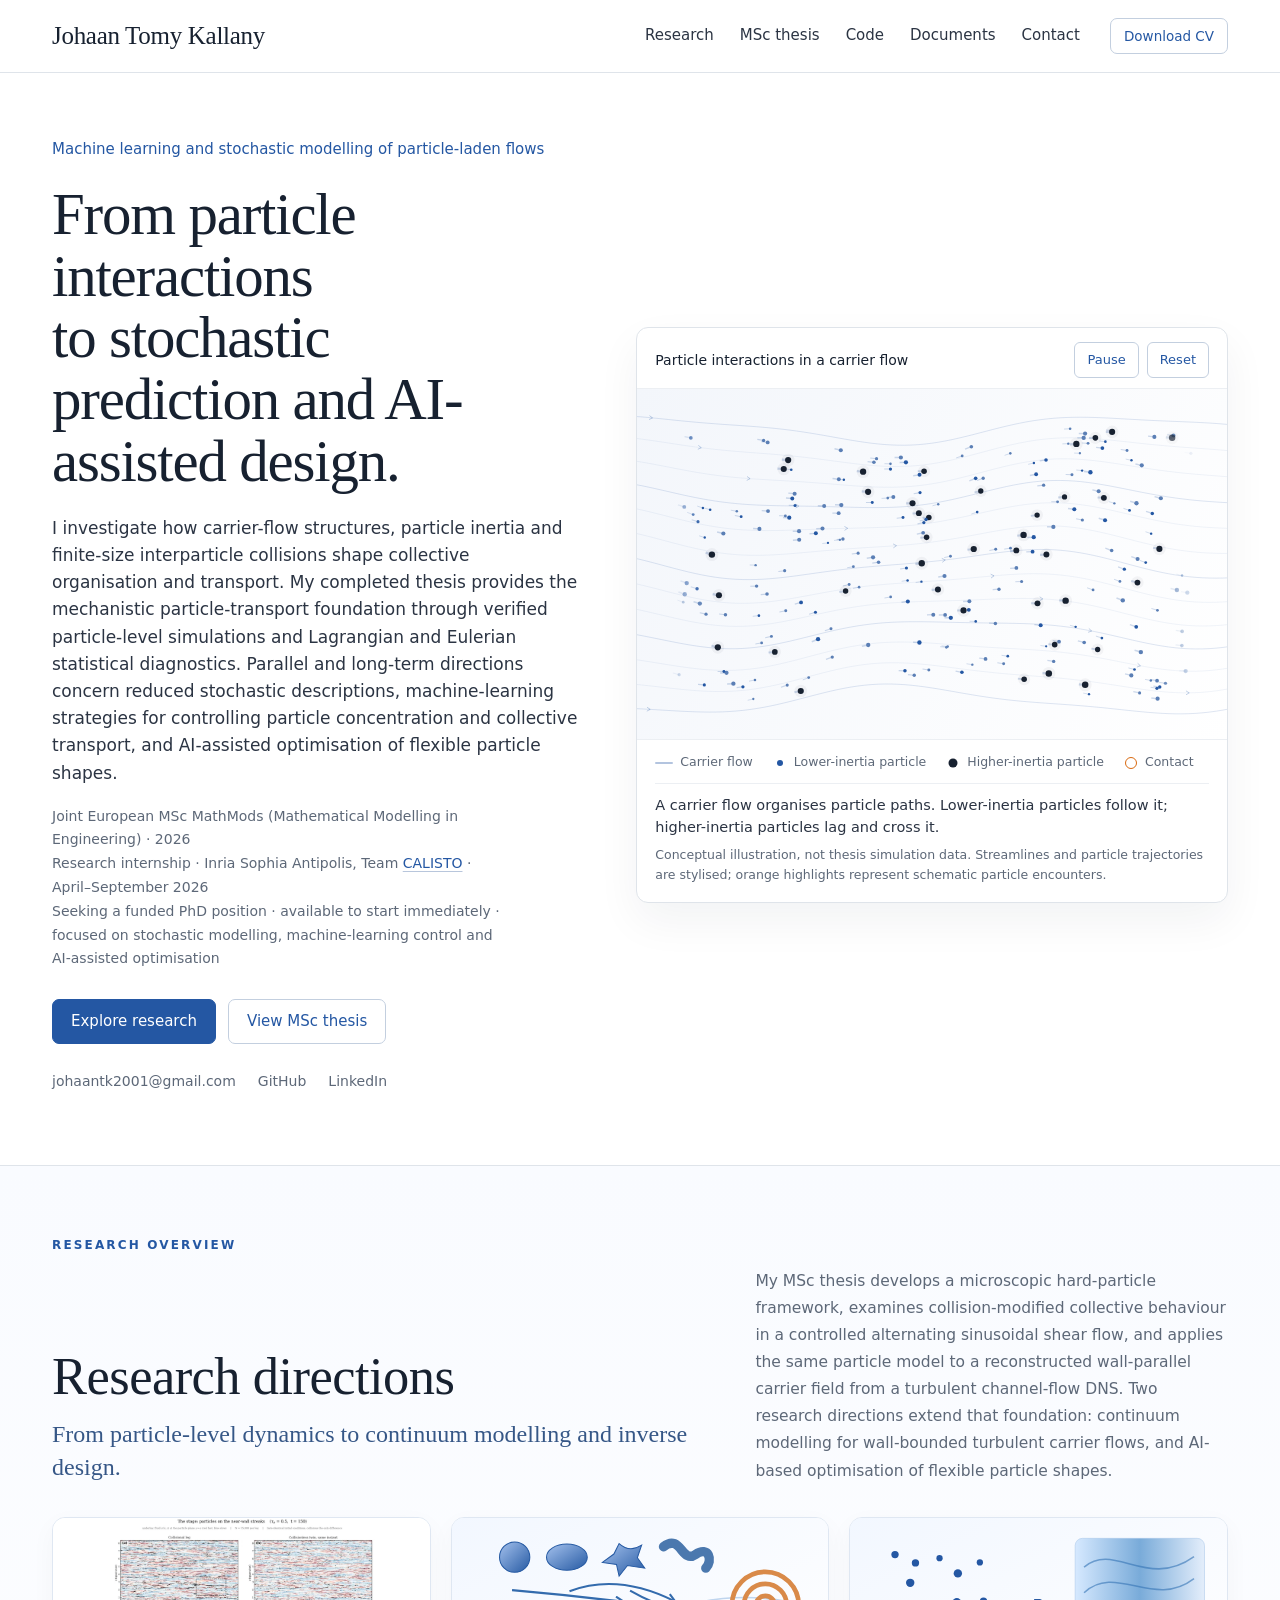
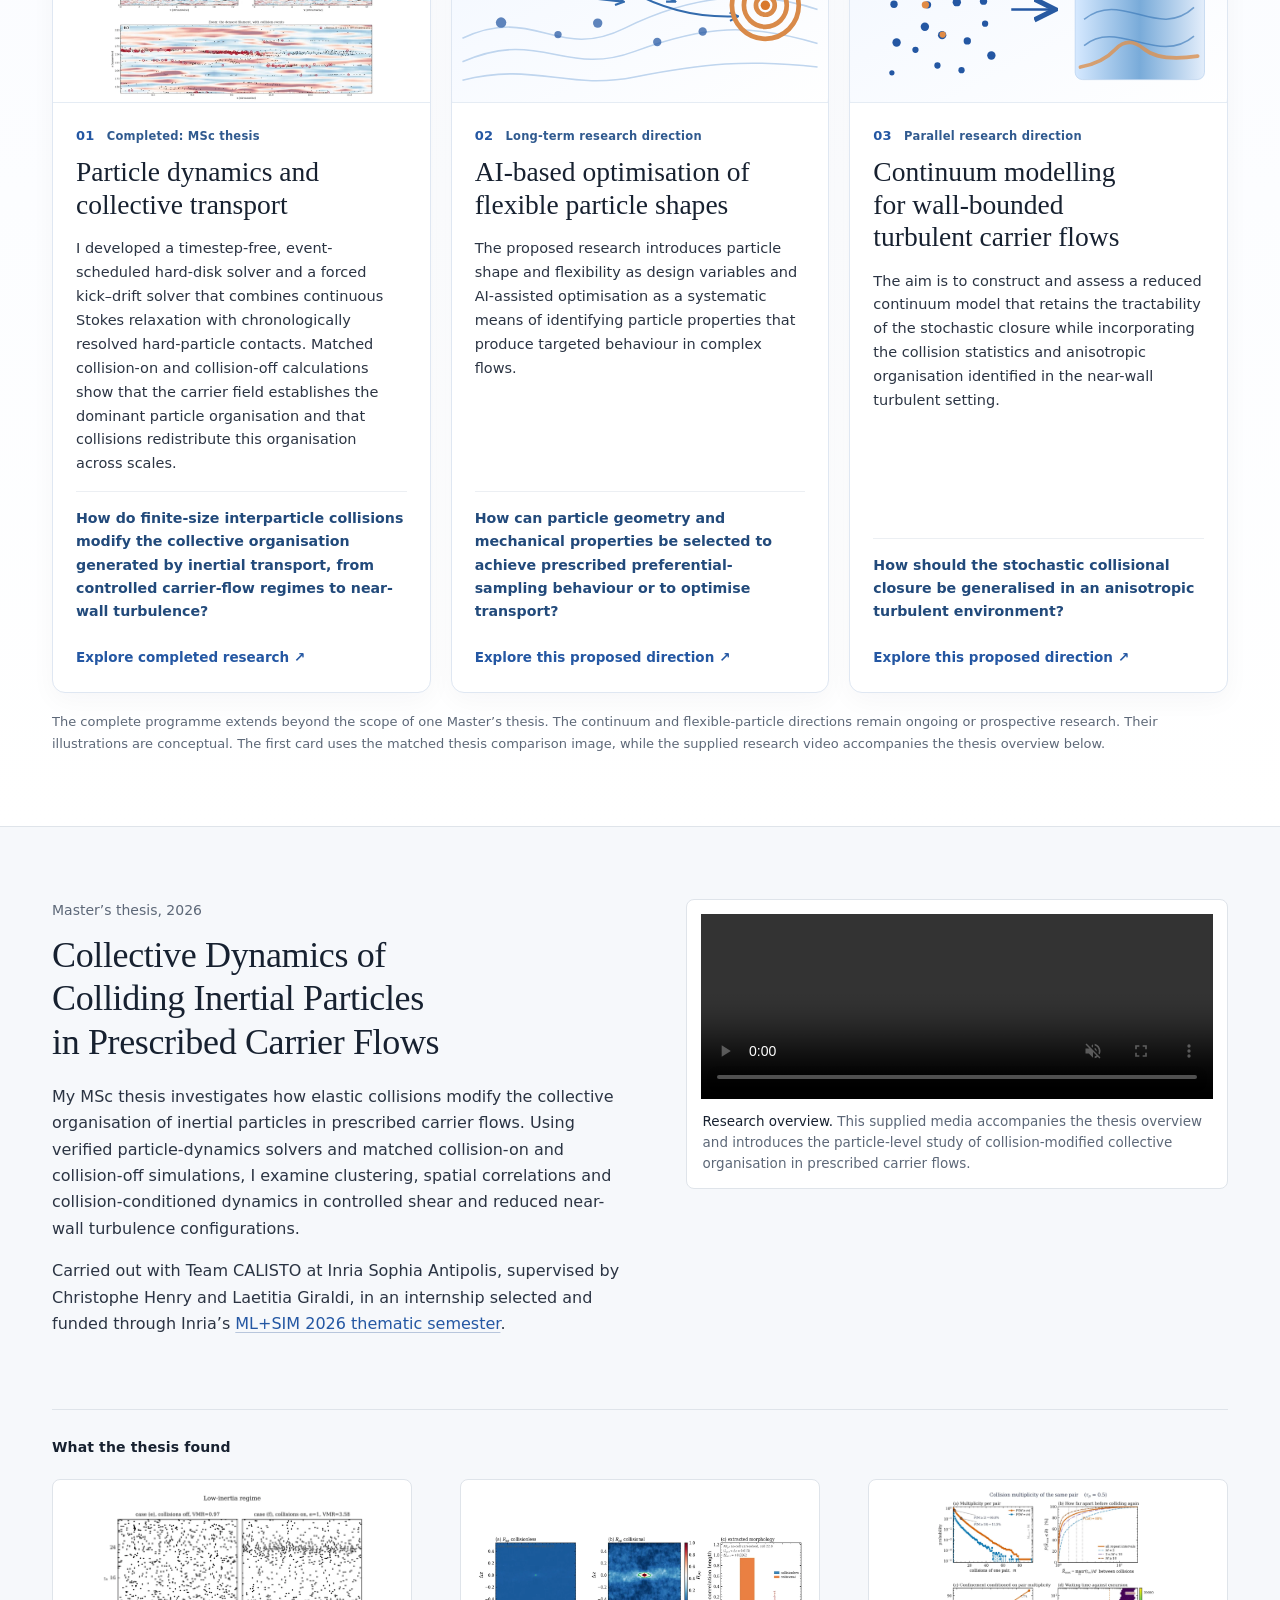
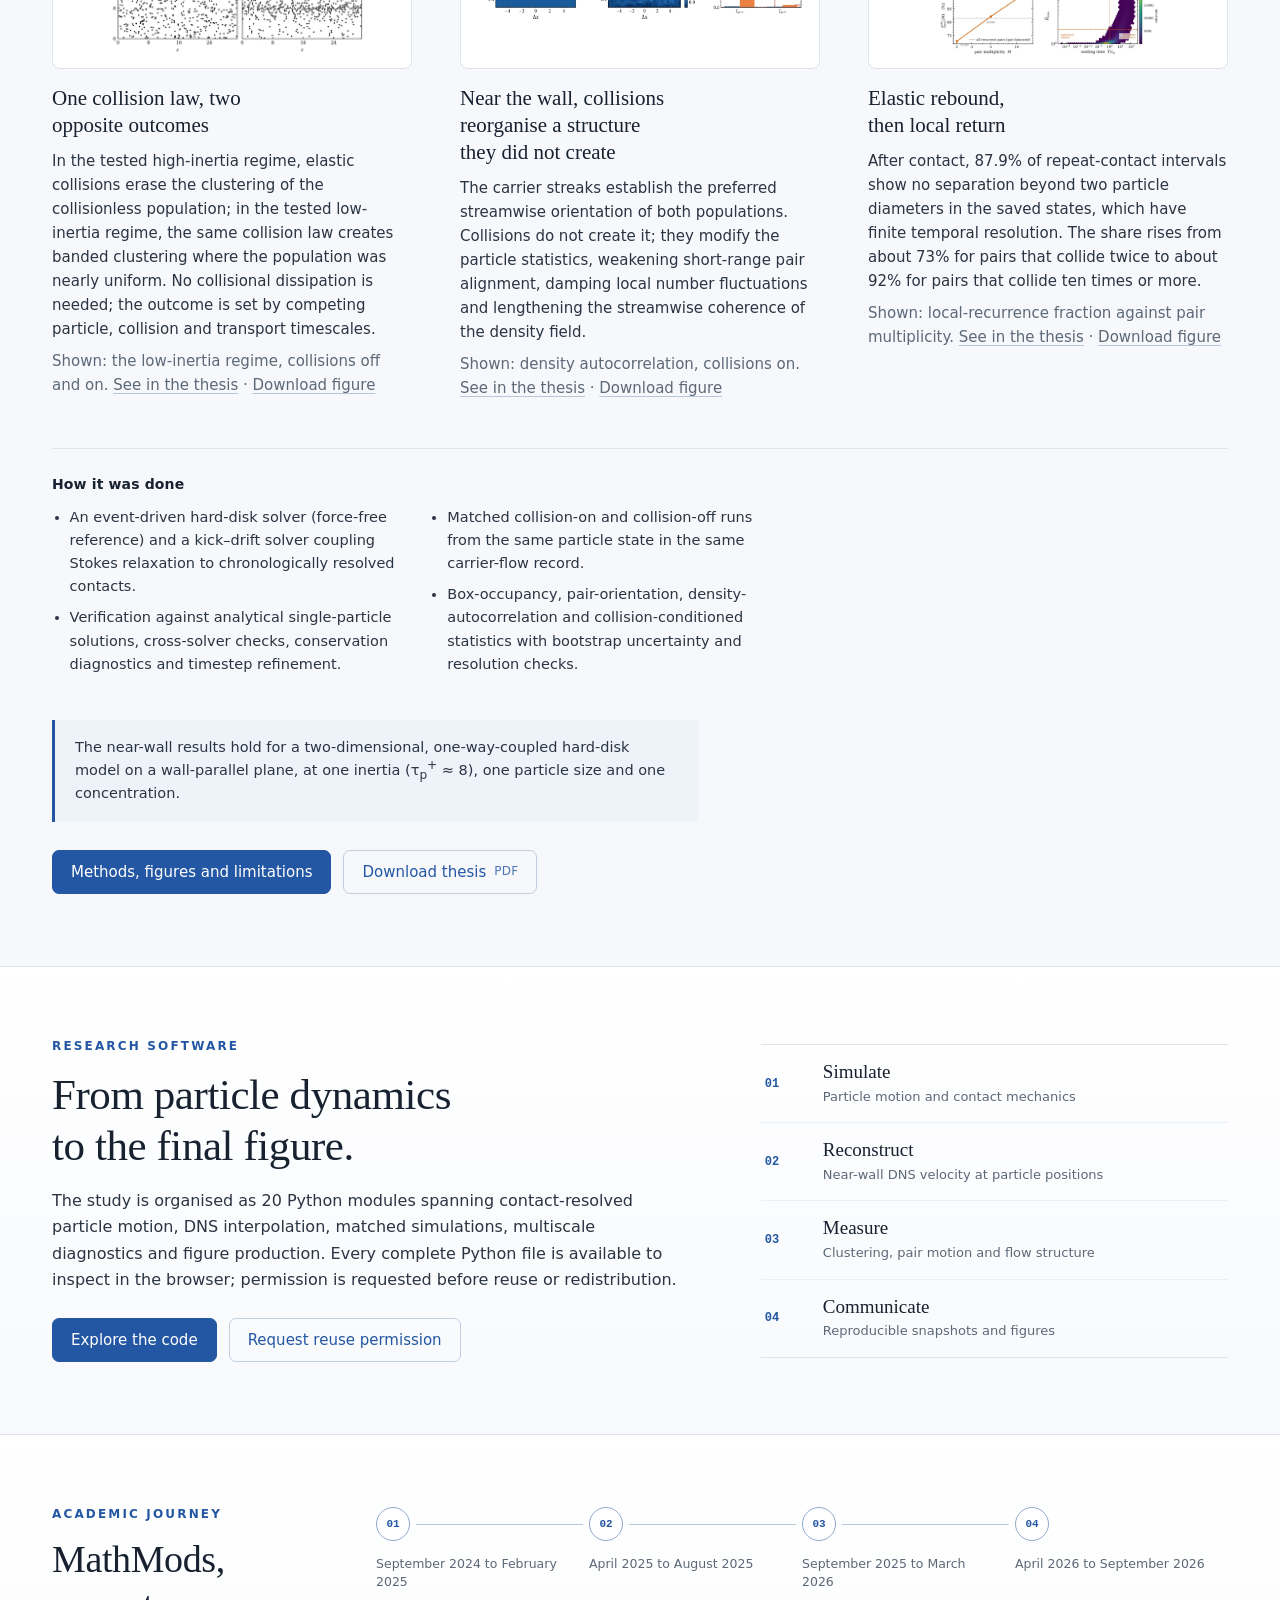
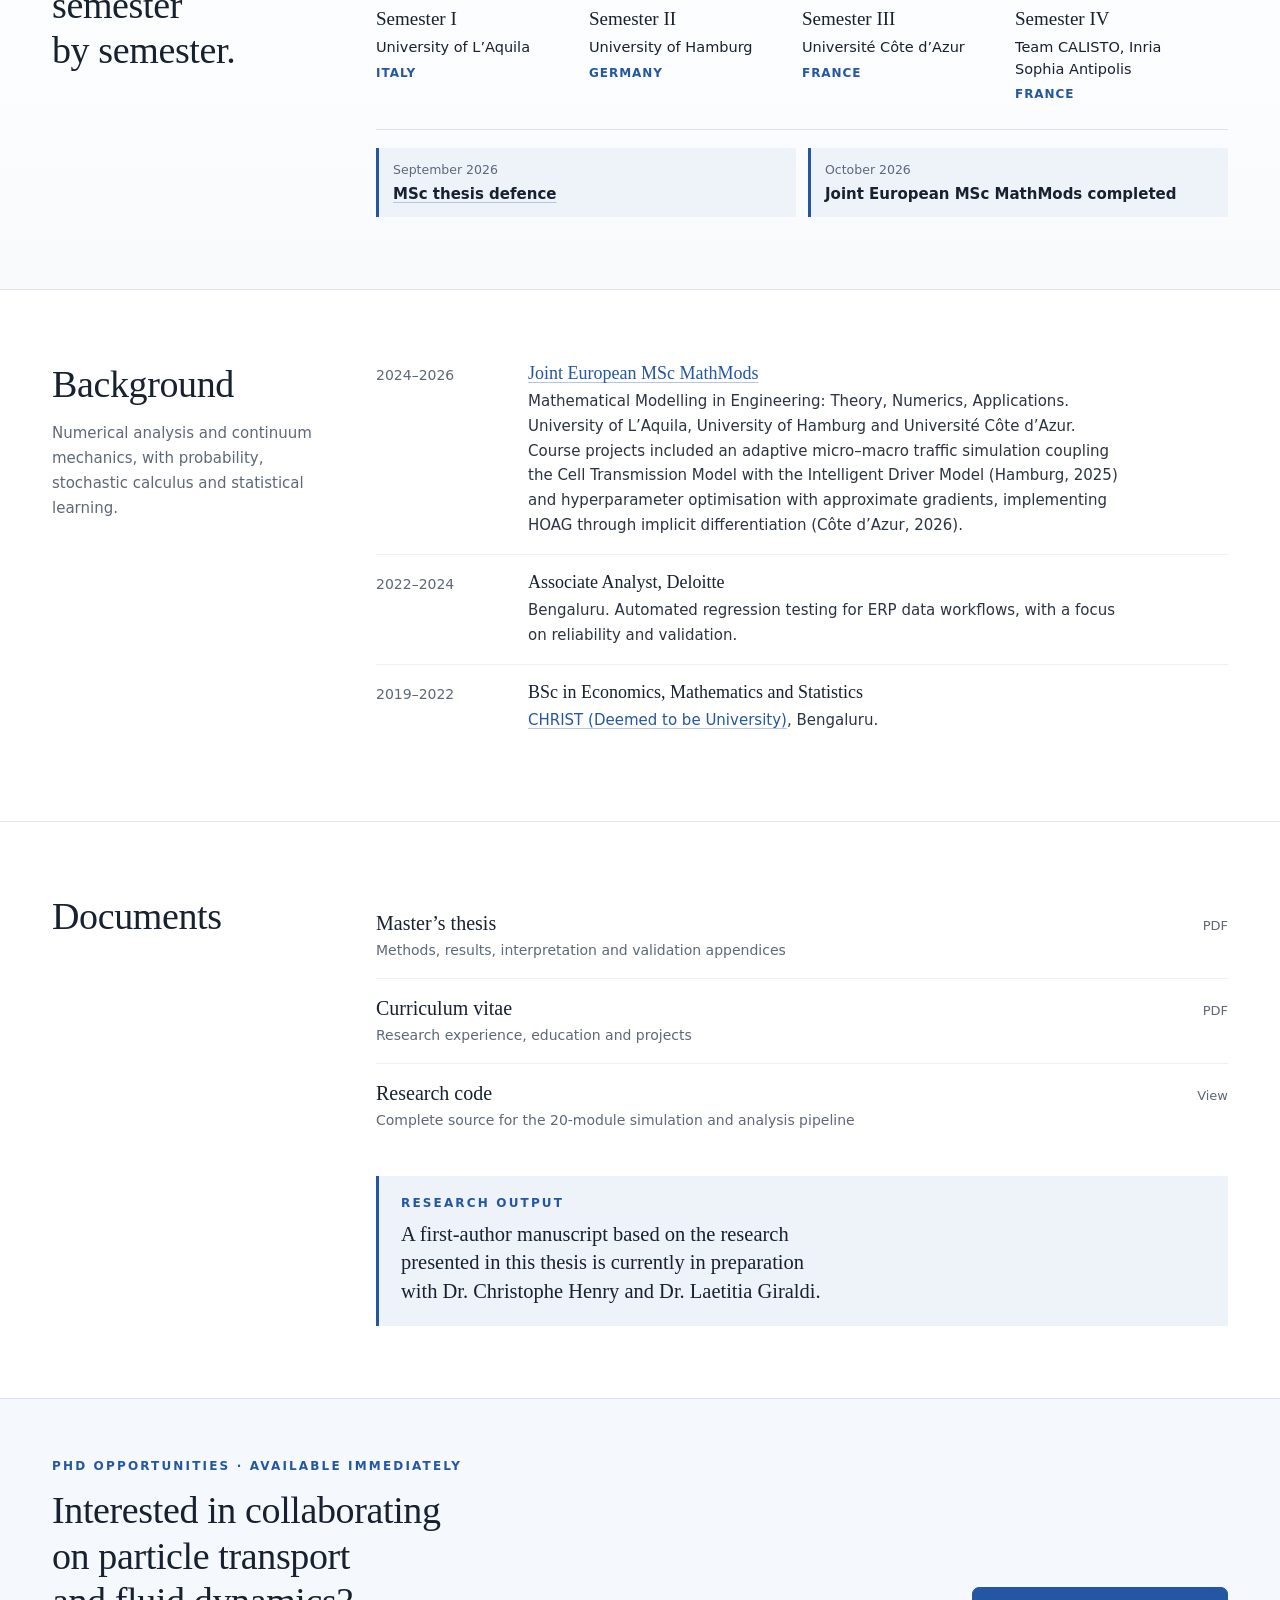
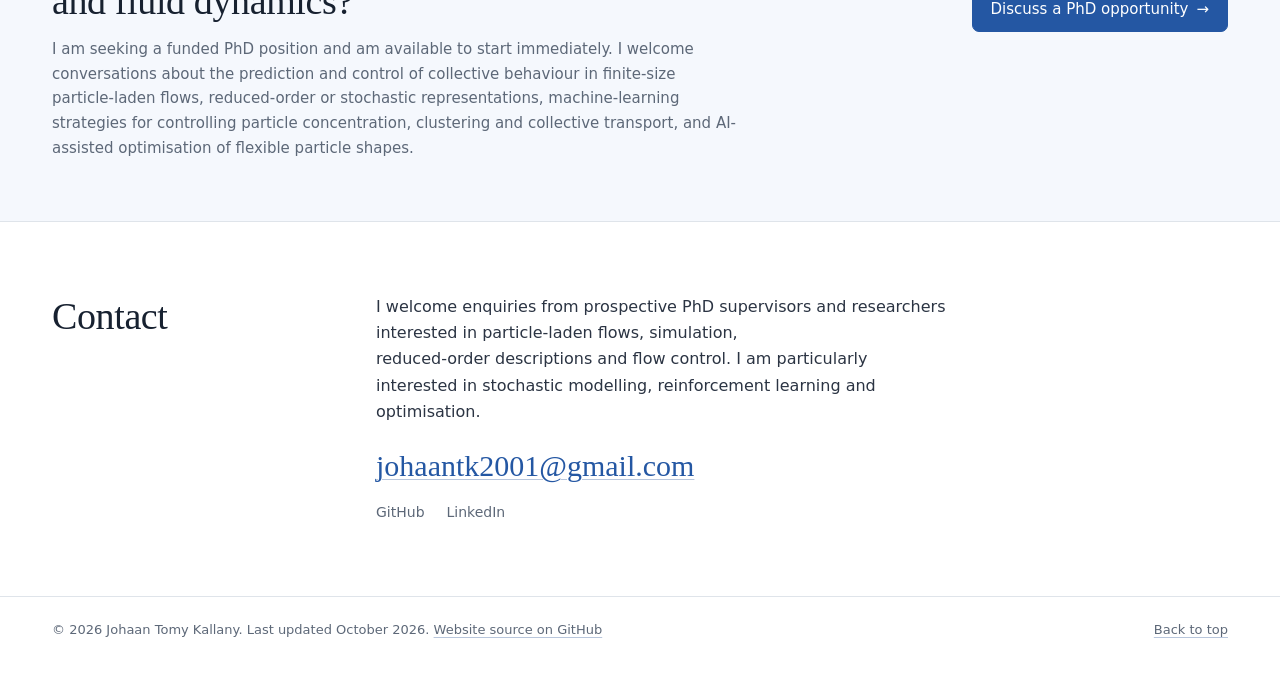
==== commit 3d4a215a: "Link CALISTO in the research internship" ====
--- a/index.html
+++ b/index.html
@@ -46,7 +46,7 @@
         <p class="kicker">Machine learning and stochastic modelling of particle-laden flows</p>
         <h1>From particle interactions to stochastic prediction and AI-assisted design.</h1>
         <p class="lead">I investigate how carrier-flow structures, particle inertia and finite-size interparticle collisions shape collective organisation and transport. My completed thesis provides the mechanistic particle-transport foundation through verified particle-level simulations and Lagrangian and Eulerian statistical diagnostics. Parallel and long-term directions concern reduced stochastic descriptions, machine-learning strategies for controlling particle concentration and collective transport, and AI-assisted optimisation of flexible particle shapes.</p>
-        <p class="context">Joint European MSc MathMods (Mathematical Modelling in Engineering) · 2026<br>Research internship · Inria Sophia Antipolis, Team CALISTO · <span class="nowrap">April–September 2026</span><br>Seeking a funded PhD position · available to start immediately · focused on stochastic modelling, machine-learning control and AI-assisted optimisation</p>
+        <p class="context">Joint European MSc MathMods (Mathematical Modelling in Engineering) · 2026<br>Research internship · Inria Sophia Antipolis, Team <a href="https://team.inria.fr/calisto/">CALISTO</a> · <span class="nowrap">April–September 2026</span><br>Seeking a funded PhD position · available to start immediately · focused on stochastic modelling, machine-learning control and AI-assisted optimisation</p>
         <div class="actions">
           <a class="btn" href="#work">Explore research</a>
           <a class="btn btn-ghost" href="research.html">View MSc thesis</a>
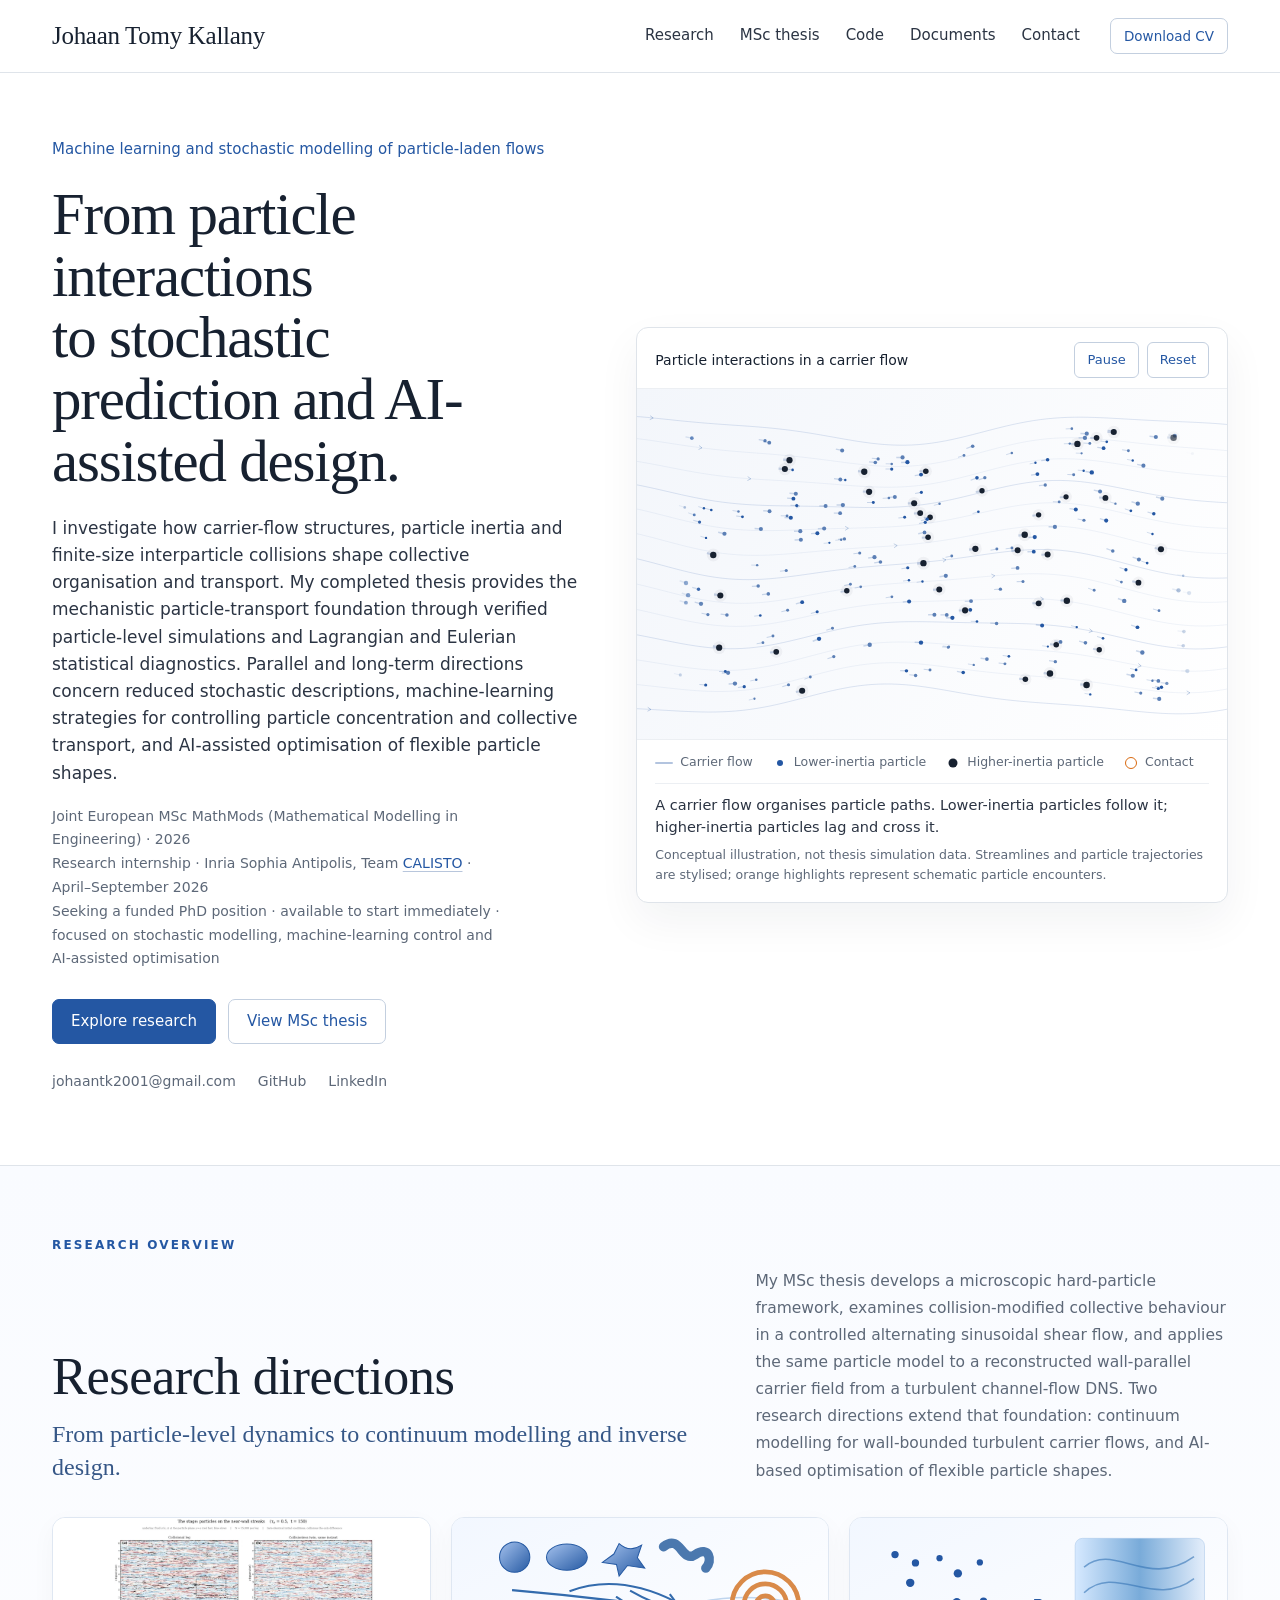
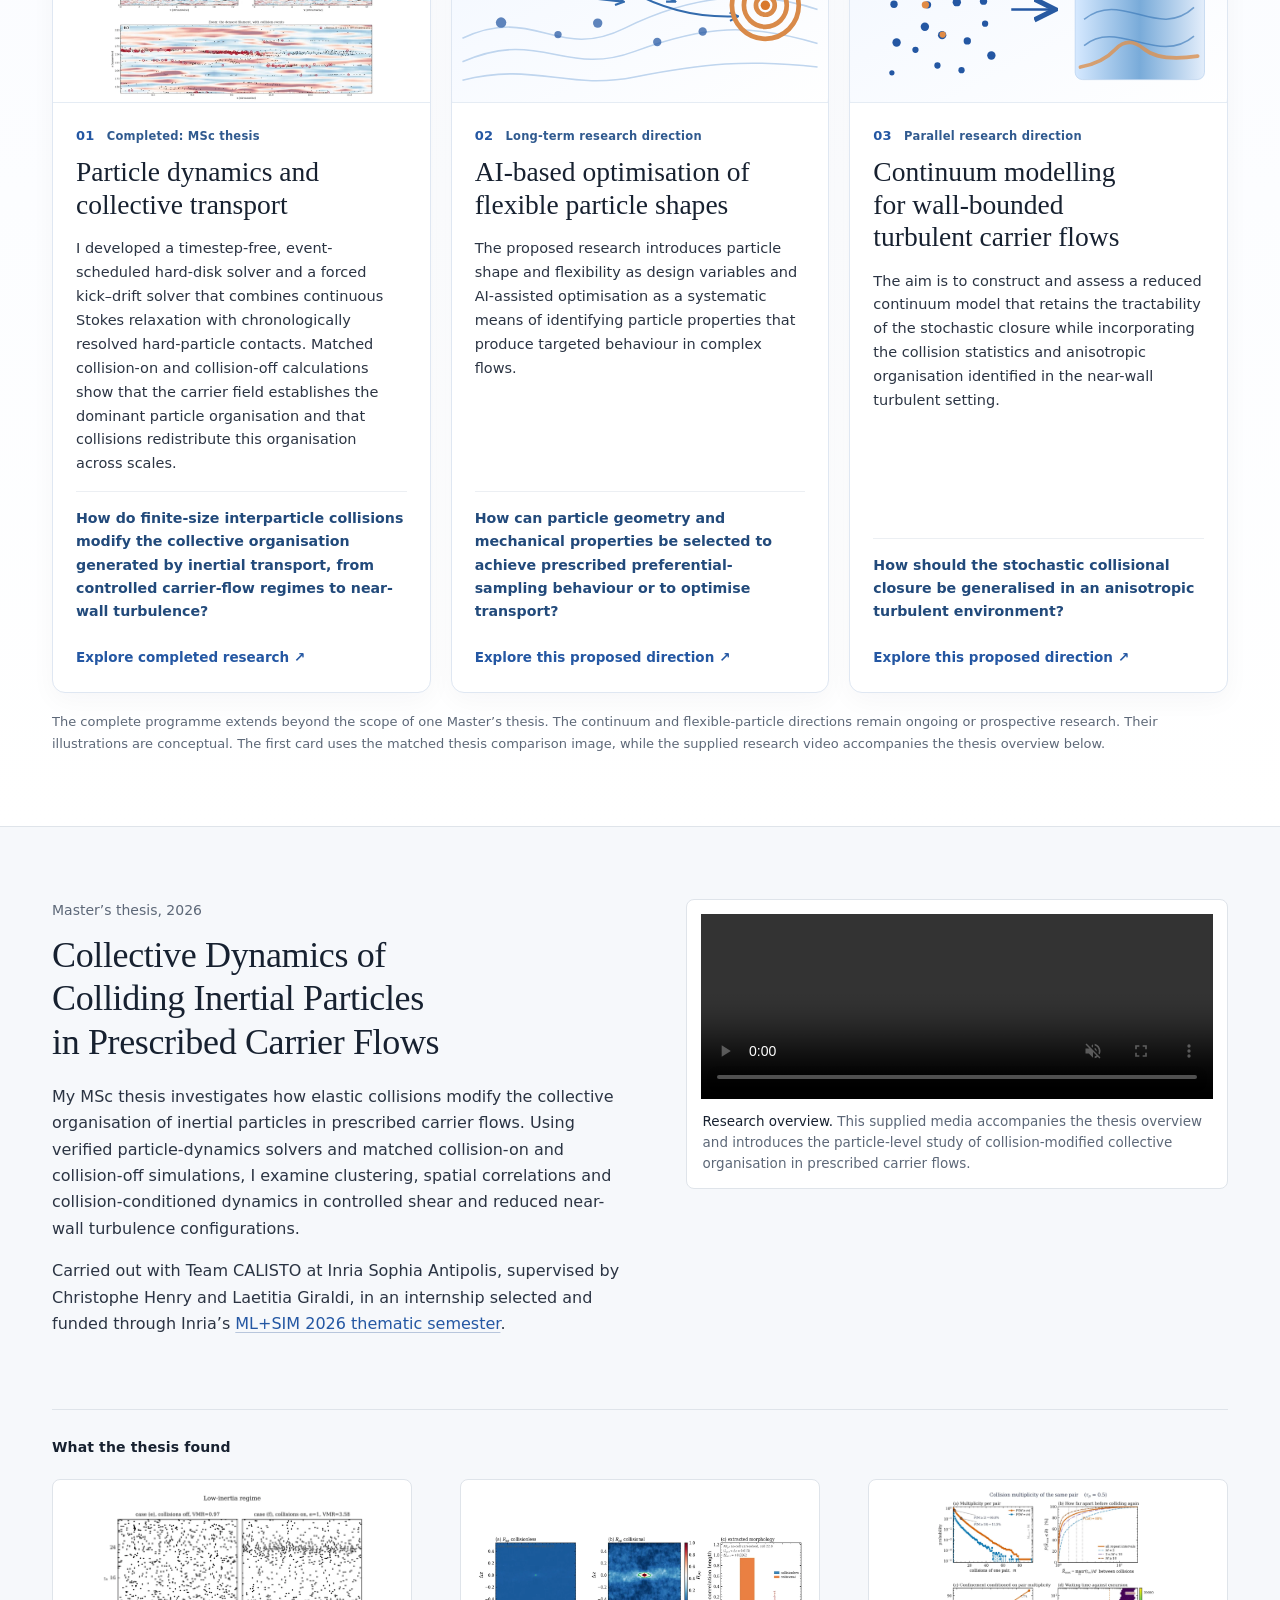
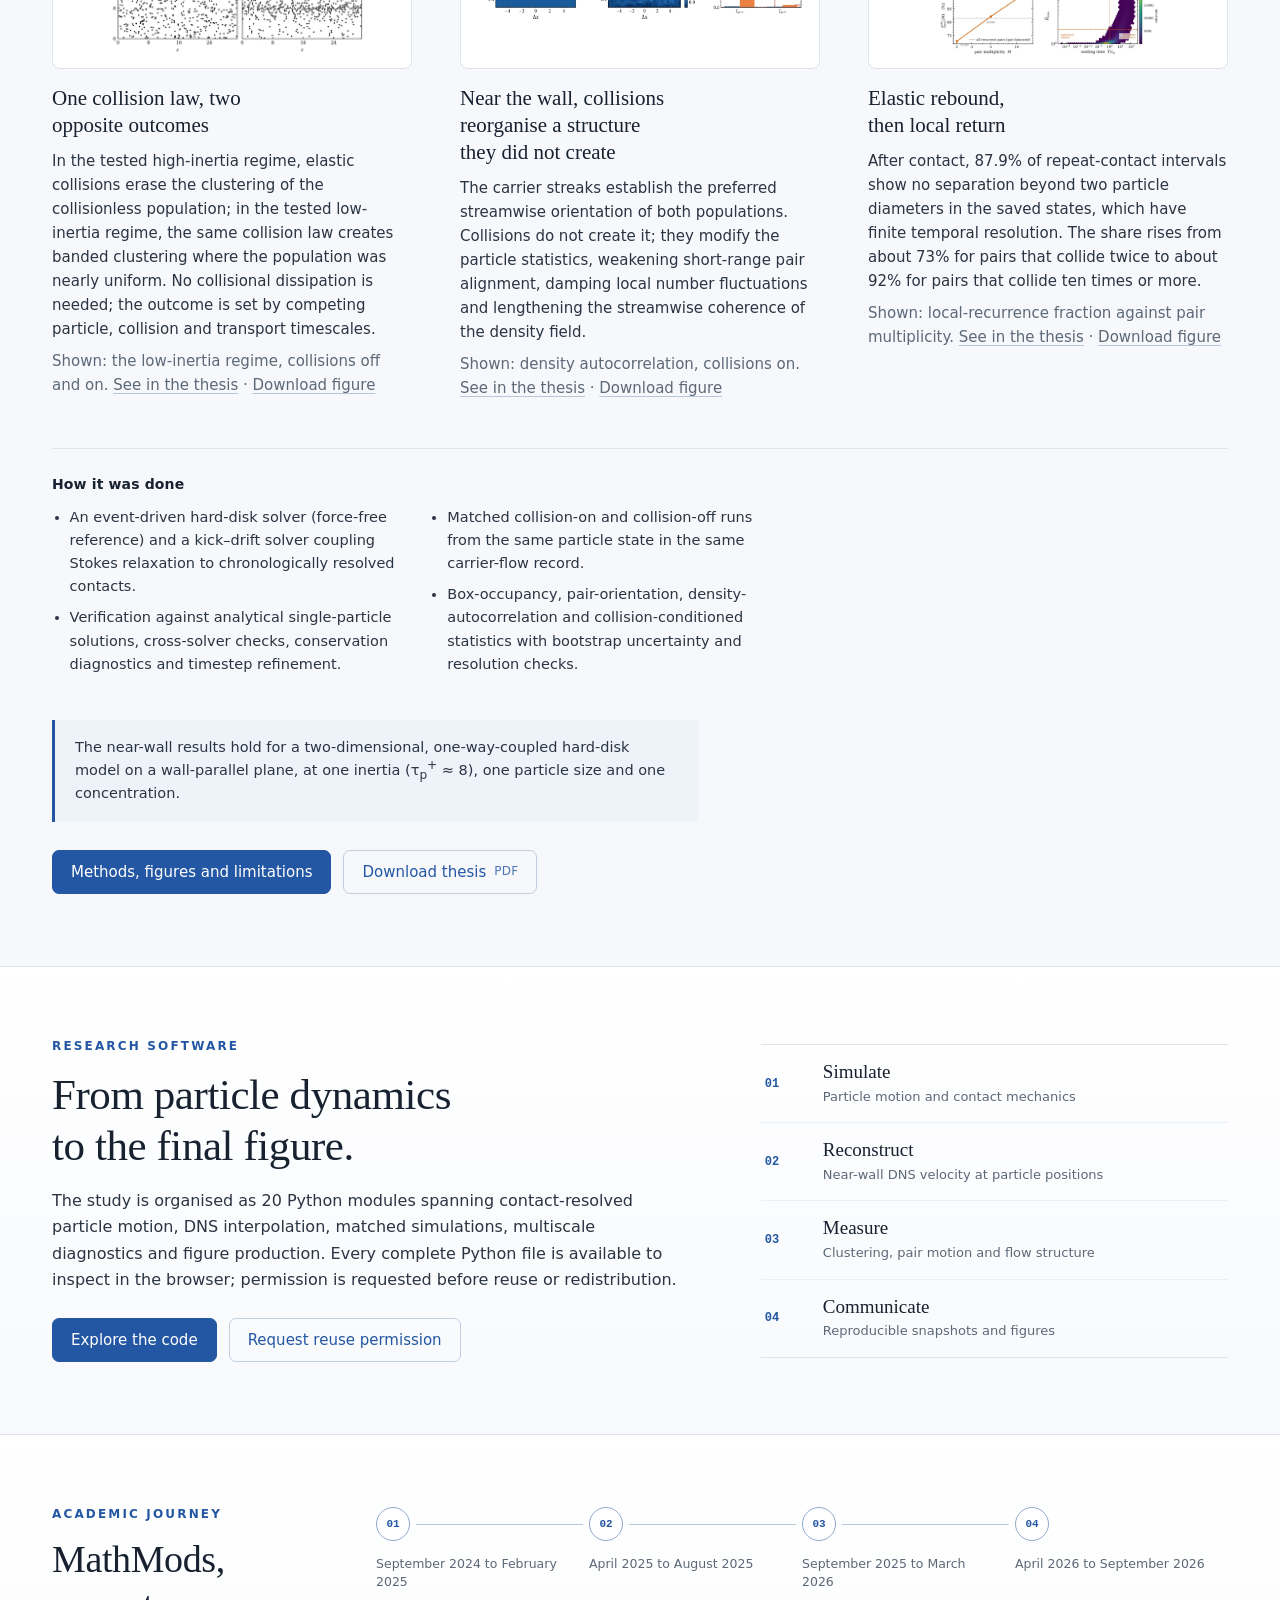
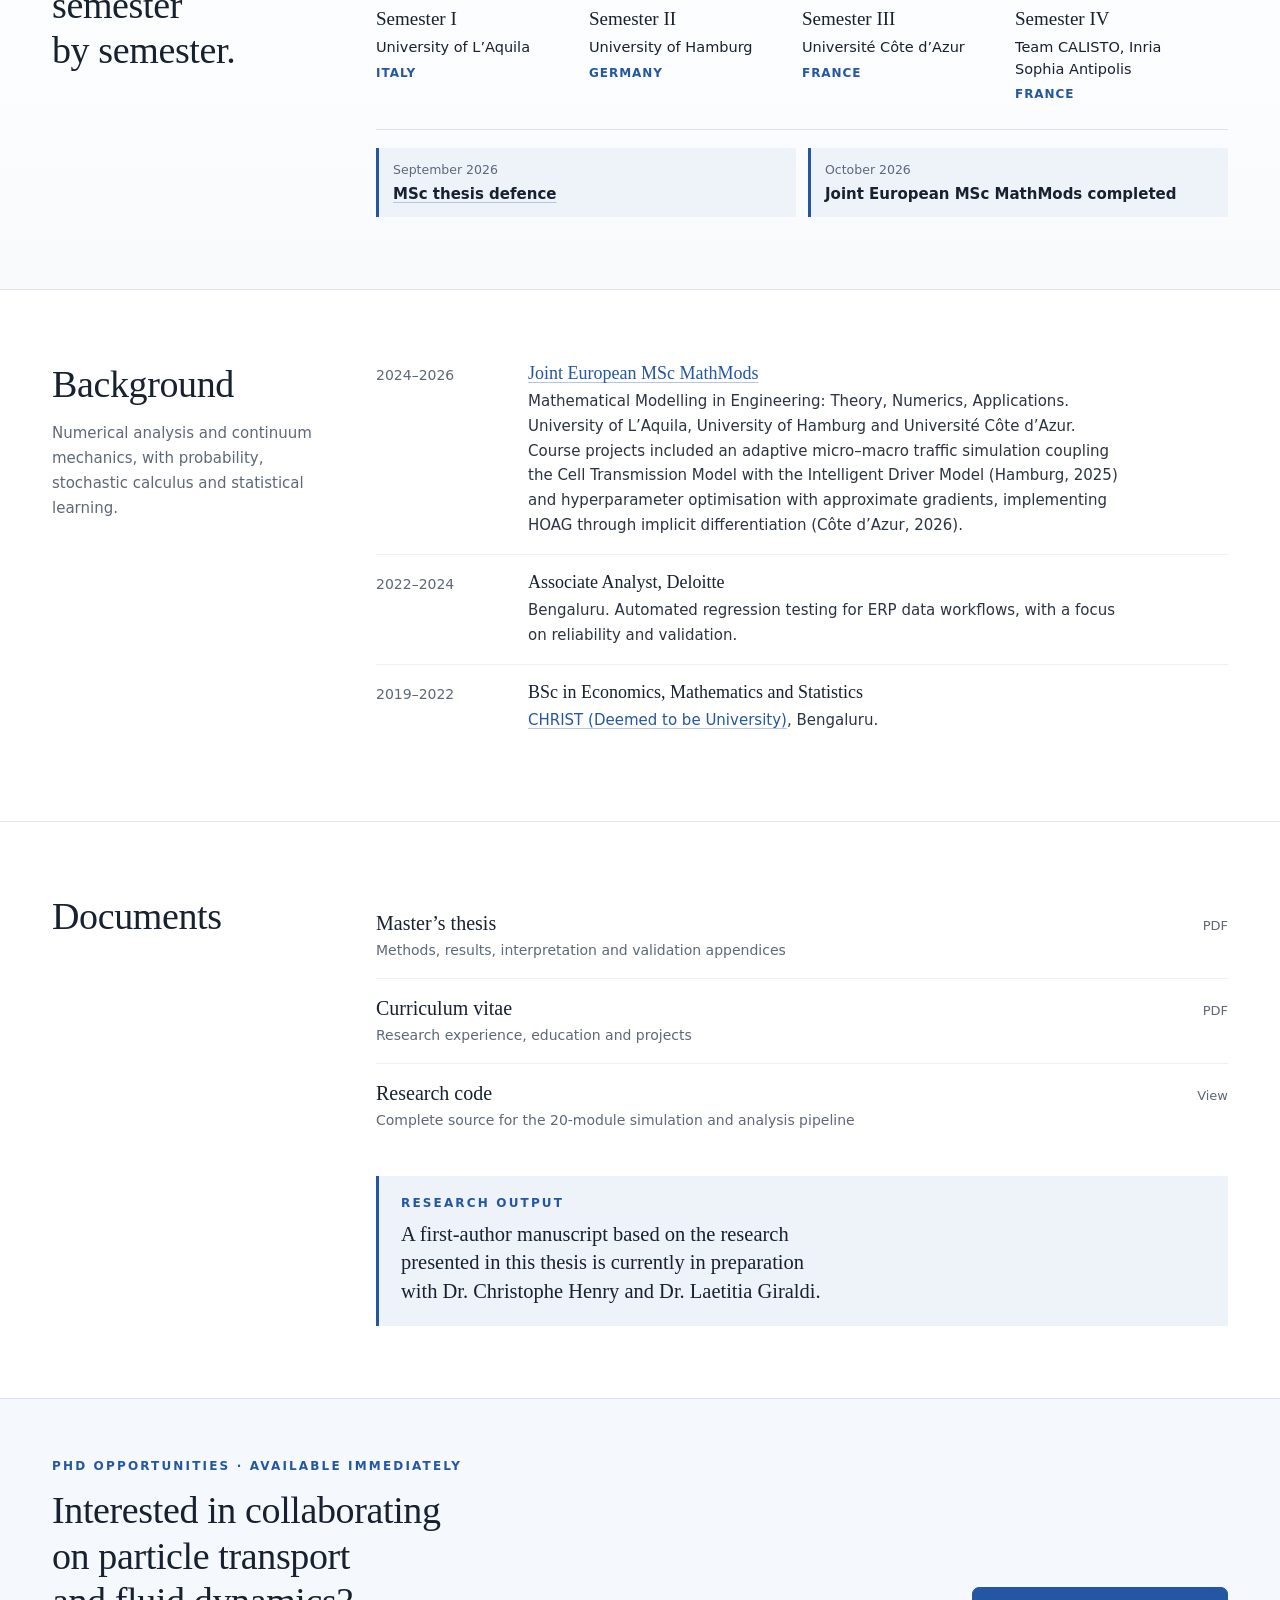
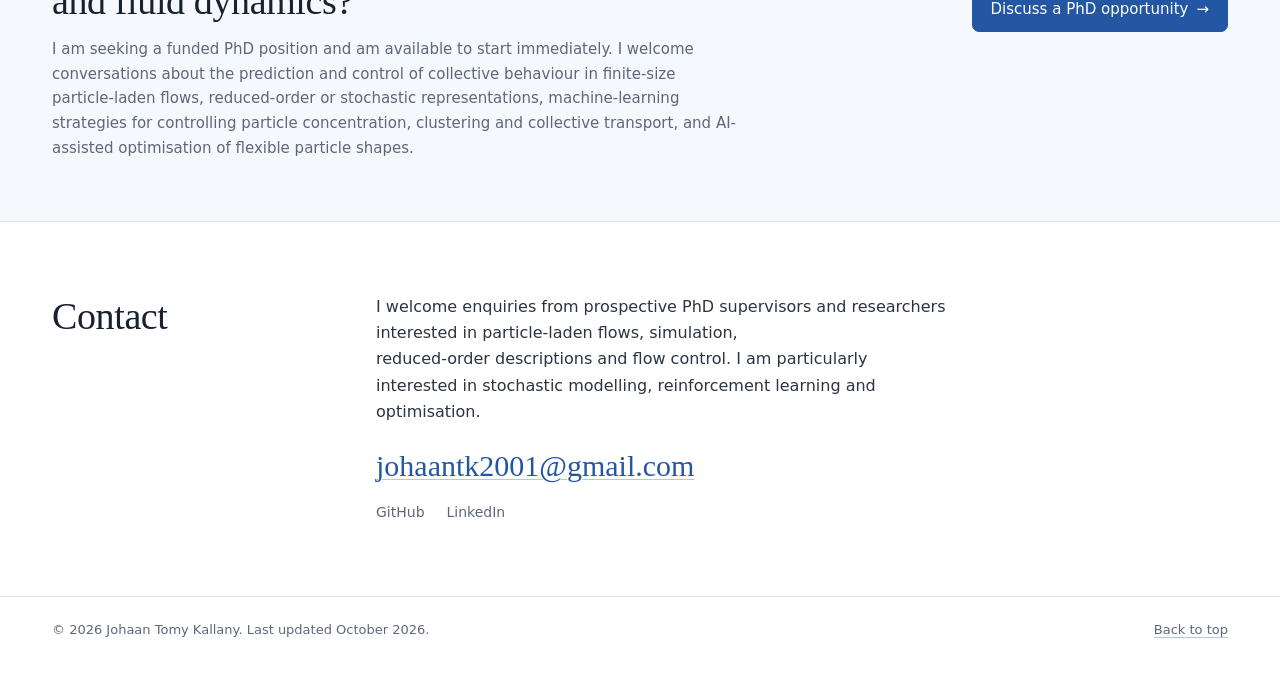
==== commit 661b7470: "Remove repository source link" ====
--- a/index.html
+++ b/index.html
@@ -336,7 +336,7 @@
 
   <footer>
     <div class="wrap">
-      <p>© <span id="year">2026</span> Johaan Tomy Kallany. Last updated October 2026. <a href="https://github.com/kallanyJohaan/kallanyJohaan.github.io">Website source on GitHub</a></p>
+      <p>© <span id="year">2026</span> Johaan Tomy Kallany. Last updated October 2026.</p>
       <a href="#main">Back to top</a>
     </div>
   </footer>
--- a/style.css
+++ b/style.css
@@ -1,492 +1,520 @@
-/* Johaan Tomy Kallany: responsive static research website.
-   Uses reliable system font stacks; no missing font assets or third-party font requests. */
-
-:root{
-  --paper:#ffffff;
-  --ink:#172130;
-  --text:#2b3443;
-  --muted:#5d6878;
-  --rule:#dfe4ea;
-  --rule-soft:#eceff3;
-  --accent:#2457a3;
-  --accent-deep:#183f7c;
-  --wash:#eef3fa;
-  --serif:Georgia,'Times New Roman',serif;
-  --sans:'Segoe UI',system-ui,-apple-system,BlinkMacSystemFont,Arial,sans-serif;
-  --mono:ui-monospace,Menlo,Consolas,monospace;
-  --gutter:clamp(20px,4.5vw,52px);
-}
-
-*{box-sizing:border-box}
-[hidden]{display:none!important}
-html{scroll-behavior:smooth;scroll-padding-top:24px;-webkit-text-size-adjust:100%}
-body{margin:0;background:var(--paper);color:var(--text);font:16px/1.65 var(--sans);font-optical-sizing:auto;-webkit-font-smoothing:antialiased}
-img,video{display:block;max-width:100%;height:auto}
-p{margin:0 0 1em}
-ul,ol{margin:0 0 1em;padding-left:1.2em}
-li{margin-bottom:.45em}
-button{font:inherit;color:inherit}
-h1,h2,h3{font-family:var(--serif);color:var(--ink);font-weight:450;margin:0;text-wrap:balance}
-h1{font-size:clamp(40px,5.4vw,68px);line-height:1.05;letter-spacing:-.02em}
-h2{font-size:clamp(27px,3vw,32px);line-height:1.2;letter-spacing:-.01em}
-h3{font-size:21px;line-height:1.3;font-weight:500}
-small,.small{font-size:14px}
-a{color:var(--accent);text-decoration:underline;text-decoration-thickness:1px;text-decoration-color:#b8c6dc;text-underline-offset:3px}
-a{transition:color .15s ease,text-decoration-color .15s ease}
-a:hover{color:var(--accent-deep);text-decoration-color:currentColor}
-a:focus-visible,button:focus-visible,summary:focus-visible,video:focus-visible,pre:focus-visible{outline:2px solid var(--accent);outline-offset:3px;border-radius:2px}
-::selection{background:#d6e3f7}
-
-.wrap{max-width:1280px;margin-inline:auto;padding-inline:var(--gutter)}
-.prose{max-width:66ch}
-.muted{color:var(--muted)}
-.nowrap{white-space:nowrap}
-sub,sup{line-height:0}
-.skip{position:absolute;left:var(--gutter);top:-80px;background:var(--ink);color:#fff;padding:8px 14px;border-radius:3px;z-index:20;text-decoration:none}
-.skip:focus{top:12px}
-
-/* Header */
-.site-header{border-bottom:1px solid var(--rule)}
-.site-header .wrap{display:flex;align-items:center;justify-content:space-between;gap:24px;min-height:72px;flex-wrap:wrap}
-.brand{font-family:var(--serif);font-size:25px;color:var(--ink);text-decoration:none;letter-spacing:-.012em}
-.brand:hover{color:var(--accent)}
-.nav-toggle{display:none}
-#site-nav{display:flex;gap:26px;align-items:center}
-.nav-cv{margin-left:4px}
-#site-nav a{color:var(--text);text-decoration:none;font-size:15px;padding:6px 0;border-bottom:2px solid transparent}
-#site-nav a:hover{color:var(--accent)}
-#site-nav a[aria-current="page"]{border-bottom-color:var(--accent);color:var(--ink)}
-#site-nav a.btn{color:var(--accent);font-size:13.5px;font-weight:500;padding:5px 13px;min-height:36px;border:1px solid #c3cfdf;border-radius:7px;background:#fff}
-#site-nav a.btn:hover{background:var(--wash);color:var(--accent-deep)}
-.pdf{font-size:12px;color:var(--muted);letter-spacing:.02em}
-
-/* Hero */
-.hero{max-width:1280px;margin-inline:auto;padding:clamp(40px,6vw,64px) var(--gutter) clamp(44px,6vw,72px);display:grid;grid-template-columns:minmax(0,1fr) minmax(0,1.12fr);gap:clamp(32px,5vw,56px);align-items:center}
-.hero-copy{grid-column:auto;padding-right:0}
-.kicker{margin:0 0 22px;font-size:15px;font-weight:500;color:var(--accent)}
-.hero h1{margin-bottom:22px;max-width:16ch;font-size:clamp(43px,4.6vw,70px)}
-.hero .lead{font-size:17px;line-height:1.6;max-width:50ch;margin-bottom:18px}
-.hero .context{font-size:14px;line-height:1.7;color:var(--muted);max-width:52ch;margin-bottom:28px}
-.actions{display:flex;flex-wrap:wrap;gap:12px;align-items:center}
-.btn{transition:background .15s ease,border-color .15s ease;display:inline-flex;align-items:center;gap:8px;min-height:44px;padding:9px 18px;border-radius:7px;font-weight:500;font-size:15px;text-decoration:none;border:1px solid var(--accent);background:var(--accent);color:#fff}
-.btn:hover{background:var(--accent-deep);border-color:var(--accent-deep);color:#fff}
-.btn-ghost{background:transparent;color:var(--accent);border-color:#c3cfdf}
-.btn-ghost:hover{background:var(--wash);color:var(--accent-deep);border-color:#c3cfdf}
-.btn-sm{min-height:36px;padding:5px 13px;font-size:13.5px}
-.study-content .more-figs{margin:26px 0 0;border:0;padding:0;background:transparent}
-.more-figs>summary{cursor:pointer;font:500 20px/1.3 var(--serif);color:var(--ink);padding:12px 16px;border:1px solid var(--rule);border-radius:8px;background:#fff;list-style:none;display:flex;align-items:center;justify-content:space-between}
-.more-figs>summary::-webkit-details-marker{display:none}
-.more-figs>summary::after{content:"Show";font:500 13px var(--sans);color:var(--accent)}
-.more-figs[open]>summary::after{content:"Hide"}
-.more-figs>summary:hover{background:var(--wash)}
-.more-figs .gallery{margin-top:16px}
-.btn .pdf{color:inherit;opacity:.8}
-.links{display:flex;flex-wrap:wrap;gap:22px;margin-top:26px;font-size:14px}
-.links a{color:var(--muted);text-decoration:none}
-.links a:hover{color:var(--accent);text-decoration:underline}
-
-/* Motion figure (hero illustration) */
-.motion{grid-column:auto;margin:0;border:1px solid var(--rule);border-radius:12px;box-shadow:0 18px 44px rgba(23,33,48,.055);background:#fff;overflow:hidden}
-.motion-top{display:flex;align-items:center;justify-content:space-between;gap:12px;padding:14px 18px 10px}
-.motion-top p{margin:0;font-size:14px;font-weight:500;color:var(--ink)}
-#animation-toggle{min-height:36px;min-width:64px;padding:5px 12px;border:1px solid #c3cfdf;border-radius:3px;background:#fff;color:var(--accent);font-size:13px;font-weight:500;cursor:pointer}
-#animation-toggle:hover{background:var(--wash)}
-.motion-view{position:relative;aspect-ratio:720/430;border-block:1px solid var(--rule-soft)}
-.motion-view canvas,.animation-fallback{display:block;width:100%;height:100%}
-.motion-view canvas{position:absolute;inset:0;visibility:hidden}
-.animation-ready .motion-view canvas{visibility:visible}
-.animation-ready .animation-fallback{visibility:hidden}
-.motion:not(.animation-ready) #animation-toggle{display:none}
-.motion figcaption{padding:12px 18px 16px}
-.legend{list-style:none;display:flex;flex-wrap:wrap;gap:6px 20px;margin:0 0 10px;padding:0 0 10px;border-bottom:1px solid var(--rule-soft);font-size:12.5px;color:var(--muted)}
-.legend li{display:flex;align-items:center;gap:7px;margin:0}
-.sw{display:inline-block;width:14px;height:14px;position:relative}
-.sw-flow{height:2px;width:18px;background:rgba(36,87,163,.35);border-radius:1px}
-.sw-light::after,.sw-heavy::after,.sw-contact::after{content:"";position:absolute;left:50%;top:50%;transform:translate(-50%,-50%);border-radius:50%}
-.sw-light::after{width:6px;height:6px;background:#2457a3}
-.sw-heavy::after{width:9px;height:9px;background:#172130}
-.sw-contact::after{width:10px;height:10px;border:1.5px solid #d9690f}
-#animation-caption{margin:0 0 6px;font-size:14.5px;line-height:1.55;color:var(--text);min-height:2.3em}
-.motion .note{margin:0;font-size:12.5px;color:var(--muted)}
-
-/* Sections */
-.section{border-top:1px solid var(--rule);padding:clamp(48px,6vw,72px) 0}
-.section.tinted{background:#f6f8fb}
-.two{display:grid;grid-template-columns:minmax(0,260px) minmax(0,1fr);gap:clamp(28px,5vw,64px);align-items:start}
-.two h2{margin-bottom:14px;font-size:clamp(30px,3.4vw,38px)}
-.two .intro{font-size:15px;color:var(--muted);max-width:30ch;margin:0}
-.card{background:#fff;border:1px solid var(--rule);border-radius:10px}
-.focus-head{display:flex;align-items:baseline;justify-content:space-between;gap:24px;flex-wrap:wrap;margin-bottom:22px}
-.focus-head h2{font-size:clamp(28px,3.2vw,36px)}
-.focus-head .intro{font-size:15px;color:var(--muted);max-width:48ch;margin:0}
-.focus-grid{list-style:none;padding:0;margin:0;display:grid;grid-template-columns:repeat(3,minmax(0,1fr));gap:16px}
-.focus-grid li{margin:0;padding:20px 20px 18px}
-.focus-grid h3{font-size:19px;margin-bottom:8px}
-.focus-grid p{margin:0;font-size:14.5px;line-height:1.6;color:var(--muted)}
-
-/* Thesis block */
-.thesis-head{display:grid;grid-template-columns:minmax(0,1.05fr) minmax(0,1fr);gap:clamp(28px,5vw,64px);align-items:start}
-.label{font-size:14px;color:var(--muted);margin:0 0 12px}
-.thesis-head h2{font-size:clamp(28px,3.2vw,36px);margin-bottom:20px;max-width:22ch}
-.thesis-head p{max-width:58ch}
-.fig{margin:0;border:1px solid var(--rule);border-radius:8px;background:#fff;padding:14px 14px 0}
-.fig a{display:block}
-.fig figcaption{padding:12px 2px 14px;font-size:13.5px;line-height:1.55;color:var(--muted)}
-.fig figcaption strong{color:var(--ink);font-weight:500}
-.findings{margin-top:clamp(36px,5vw,56px);padding-top:28px;border-top:1px solid var(--rule)}
-.findings h3.heading,.how h3.heading{font-family:var(--sans);font-size:14px;font-weight:600;color:var(--ink);margin-bottom:22px;letter-spacing:.01em}
-.how{margin-top:40px;padding-top:26px;border-top:1px solid var(--rule)}
-.how h3.heading{margin-bottom:12px}
-.how ul{margin:0;padding-left:1.1em;max-width:72ch;columns:2;column-gap:40px}
-.how li{font-size:14.5px;line-height:1.6;color:var(--text);break-inside:avoid;margin-bottom:8px}
-.finding-list{display:grid;grid-template-columns:repeat(3,minmax(0,1fr));gap:clamp(24px,4vw,48px);list-style:none;padding:0;margin:0}
-.finding-list li{margin:0}
-.finding-list h3{font-size:21px;margin-bottom:10px;max-width:22ch}
-.thumb{display:flex;align-items:center;justify-content:center;height:190px;margin-bottom:16px;padding:10px;background:#fff;border:1px solid var(--rule);border-radius:8px}
-.thumb img{max-height:100%;width:auto;max-width:100%;height:auto;object-fit:contain}
-.finding-list p{font-size:15px;line-height:1.6;margin-bottom:8px}
-.ref{font-size:13px;color:var(--muted)}
-.ref a{color:var(--muted)}
-.ref a:hover{color:var(--accent)}
-.scope{margin-top:36px;padding:16px 20px;background:var(--wash);border-left:3px solid var(--accent);font-size:14.5px;line-height:1.6;max-width:70ch}
-.scope p{margin:0}
-.thesis-actions{margin-top:28px}
-
-/* Updates, background, documents, contact */
-.rows{list-style:none;margin:0;padding:0}
-.rows li{display:grid;grid-template-columns:132px minmax(0,1fr);gap:20px;padding:16px 0;border-top:1px solid var(--rule-soft);margin:0}
-.rows li:first-child{border-top:0;padding-top:0}
-.rows time,.rows .when{font-size:14px;color:var(--muted);padding-top:2px}
-.rows p{margin:0;max-width:62ch}
-.rows h3{font-size:18px;margin-bottom:4px}
-.rows .detail{font-size:15px;color:var(--text)}
-.journey-section{background:linear-gradient(180deg,#fff 0%,#f8fafc 100%)}
-.journey-heading h2{max-width:12ch}
-.journey-flow{position:relative;display:grid;grid-template-columns:repeat(4,minmax(0,1fr));gap:0;list-style:none;margin:0;padding:0}
-.journey-flow>li{position:relative;min-width:0;margin:0;padding:0 18px 0 0}
-.journey-flow>li:not(:last-child)::after{content:"";position:absolute;z-index:0;top:17px;left:40px;right:6px;height:1px;background:#b8c7d9}
-.journey-marker{position:relative;z-index:1;display:grid;place-items:center;width:34px;height:34px;border:1px solid #8fa9ca;border-radius:50%;background:#fff;color:var(--accent);font:650 11px var(--mono)}
-.journey-step-copy{padding-top:14px}
-.journey-date{min-height:3.5em;margin:0 0 8px;font-size:12.5px;line-height:1.45;color:var(--muted)}
-.journey-flow h3{margin:0 0 5px;font-size:19px;line-height:1.3}
-.journey-institution{margin:0;font-size:14.5px;line-height:1.5;color:var(--ink)}
-.journey-country{margin:5px 0 0;font-size:12px;font-weight:650;letter-spacing:.08em;text-transform:uppercase;color:var(--accent)}
-.journey-milestones{display:grid;grid-template-columns:repeat(2,minmax(0,1fr));gap:12px;list-style:none;margin:24px 0 0;padding:18px 0 0;border-top:1px solid var(--rule)}
-.journey-milestones li{margin:0;padding:12px 14px;border-left:3px solid var(--accent);background:var(--wash)}
-.journey-milestones time{display:block;margin-bottom:3px;font-size:12.5px;color:var(--muted)}
-.journey-milestones strong{display:block;font-size:15px;line-height:1.4;color:var(--ink)}
-.journey-milestones a{color:inherit}
-@media(max-width:760px){
-  .journey-flow{grid-template-columns:1fr}
-  .journey-flow>li{display:grid;grid-template-columns:34px minmax(0,1fr);column-gap:14px;padding:0 0 22px}
-  .journey-flow>li:not(:last-child)::after{top:36px;right:auto;bottom:0;left:16px;width:1px;height:auto}
-  .journey-step-copy{padding-top:0}
-  .journey-date{min-height:0;margin-bottom:6px}
-  .journey-milestones{grid-template-columns:1fr}
-}
-@media print{.journey-flow>li,.journey-milestones>li{break-inside:avoid}}
-.docs{list-style:none;margin:0;padding:0}
-.docs li{margin:0;border-top:1px solid var(--rule-soft)}
-.docs li:first-child{border-top:0}
-.docs a{display:flex;justify-content:space-between;align-items:baseline;gap:24px;padding:16px 0;text-decoration:none;color:inherit}
-.docs a:hover h3{color:var(--accent)}
-.docs h3{font-size:20px}
-.docs p{margin:3px 0 0;font-size:14px;color:var(--muted)}
-.docs .size{white-space:nowrap;font-size:13px;color:var(--muted)}
-.note-line{margin:22px 0 0;font-size:14.5px;color:var(--muted);max-width:62ch}
-.manuscript-update{margin-top:28px;padding:20px 22px;border-left:3px solid var(--accent);background:var(--wash)}
-.manuscript-update .section-eyebrow{margin-bottom:8px}
-.manuscript-update h3{max-width:48ch;font-size:clamp(18px,1.6vw,21px);line-height:1.4}
-.contact-email{font-family:var(--serif);font-size:clamp(22px,2.6vw,30px);line-height:1.3;display:inline-block;margin:4px 0 16px;overflow-wrap:anywhere}
-.contact p{max-width:56ch}
-
-footer{border-top:1px solid var(--rule);padding:22px 0 36px;font-size:13px;color:var(--muted)}
-footer .wrap{display:flex;justify-content:space-between;gap:16px;flex-wrap:wrap}
-footer p{margin:0}
-footer a{color:var(--muted)}
-
-/* Thesis study page */
-.study-hero{padding-block:clamp(36px,5vw,56px) clamp(32px,4vw,44px)}
-.study-hero h1{font-size:clamp(32px,4.2vw,48px);line-height:1.12;max-width:24ch;margin:10px 0 22px}
-.study-hero .lead{font-family:var(--serif);font-size:clamp(18px,2vw,21px);line-height:1.5;color:var(--ink);max-width:56ch;margin-bottom:18px}
-.study-hero .meta{font-size:14.5px;color:var(--muted);max-width:66ch;margin-bottom:26px}
-.breadcrumb{font-size:14px;color:var(--muted);margin:0 0 10px}
-.breadcrumb a{color:var(--muted)}
-.study{display:grid;grid-template-columns:180px minmax(0,1fr);gap:clamp(28px,5vw,64px);border-top:1px solid var(--rule);padding-top:8px}
-.contents{position:sticky;top:24px;align-self:start;padding-top:36px;display:flex;flex-direction:column;gap:10px}
-.contents a{font-size:14px;color:var(--muted);text-decoration:none}
-.contents a:hover{color:var(--accent);text-decoration:underline}
-.study-content{min-width:0;max-width:720px}
-.study-content>section{padding:36px 0 40px;border-top:1px solid var(--rule-soft)}
-.study-content>section:first-child{border-top:0}
-.study-content h2{margin-bottom:18px}
-.study-content h3{margin:28px 0 10px}
-.study-content p,.study-content li{max-width:66ch}
-.study-content .fig{margin:22px 0 26px}
-.study-content .fig img{max-height:620px;width:auto;max-width:100%;margin:0 auto}
-.fig-pair{display:grid;grid-template-columns:1fr 1fr;gap:18px;margin:22px 0 10px}
-.fig-pair .fig{margin:0}
-.gallery{display:grid;grid-template-columns:1fr 1fr;gap:18px;margin:18px 0 8px}
-.gallery .fig{margin:0;display:flex;flex-direction:column}
-.gallery .fig>a{display:flex;align-items:center;justify-content:center;min-height:200px;flex:1}
-.gallery figcaption a,.fig-pair figcaption a{display:inline}
-.gallery .fig img,.fig-pair .fig img{max-height:300px}
-.gallery figcaption{margin-top:auto}
-.study-content details{margin:20px 0 4px;border:1px solid var(--rule);border-radius:8px;padding:12px 16px}
-.study-content summary{cursor:pointer;font-weight:500;color:var(--accent)}
-.study-content details video{margin-top:14px;width:100%;background:#0f1620;border-radius:3px}
-.study-content details p{font-size:14px;color:var(--muted);margin:12px 0 0}
-.callout{padding:16px 20px;background:var(--wash);border-left:3px solid var(--accent);margin:18px 0}
-.callout p{margin:0;font-size:15px}
-.cite{margin-top:28px;border:1px solid var(--rule);border-radius:8px;padding:18px 20px 14px;background:#fff}
-.cite-head{display:flex;justify-content:space-between;align-items:center;gap:16px}
-.study-content .cite h3{margin:0}
-.cite pre{margin:14px 0 0;padding:14px 16px;background:#f5f7fa;border-radius:3px;overflow-x:auto;font:13px/1.65 var(--mono);color:var(--ink);tab-size:2}
-.copy-button{min-height:38px;padding:6px 14px;border:1px solid #c3cfdf;border-radius:3px;background:#fff;color:var(--accent);font-size:13px;font-weight:500;cursor:pointer;white-space:nowrap}
-.copy-button:hover{background:var(--wash)}
-.copy-status{margin:8px 0 0;font-size:13px;color:var(--muted);min-height:1.3em}
-.study-content .copy-status{max-width:none}
-
-/* 404 */
-.notfound{padding-block:72px 96px}
-.notfound p{max-width:60ch}
-.notfound h1{font-size:clamp(34px,4.5vw,52px);margin:8px 0 20px}
-
-/* Responsive */
-@media (max-width:980px){
-  .hero{grid-template-columns:1fr;row-gap:32px}
-  .motion{max-width:680px}
-  .focus-grid{grid-template-columns:1fr}
-  .hero h1{max-width:14ch}
-  .thesis-head{grid-template-columns:1fr}
-  .finding-list{grid-template-columns:1fr;gap:26px}
-  .how ul{columns:1}
-  .thumb{height:auto;max-height:260px}
-  .finding-list li{padding-top:22px;border-top:1px solid var(--rule-soft)}
-  .finding-list li:first-child{padding-top:0;border-top:0}
-  .two{grid-template-columns:1fr;gap:20px}
-  .two .intro{max-width:60ch}
-  .study{grid-template-columns:1fr}
-  .contents{position:static;flex-direction:row;flex-wrap:wrap;gap:8px 22px;padding:16px 0;border-bottom:1px solid var(--rule-soft)}
-}
-@media (max-width:980px){
-  #site-nav{gap:16px}
-  .brand{font-size:22px}
-}
-@media (max-width:900px){
-  html{scroll-padding-top:16px}
-  .site-header .wrap{min-height:60px;padding-block:8px}
-  .js .nav-toggle{display:inline-flex;align-items:center;gap:8px;min-height:40px;padding:6px 12px;border:1px solid #c3cfdf;border-radius:3px;background:#fff;color:var(--accent);font-size:14px;font-weight:500;cursor:pointer}
-  .js #site-nav{display:none;flex-basis:100%;flex-direction:column;align-items:flex-start;gap:4px;padding:8px 0 12px;border-top:1px solid var(--rule-soft)}
-  .js #site-nav.is-open{display:flex}
-  .js #site-nav a.btn{align-self:flex-start;margin-top:6px}
-  html:not(.js) #site-nav{flex-wrap:wrap;gap:14px 20px;padding-bottom:10px}
-  .rows li{grid-template-columns:1fr;gap:4px}
-  .docs a{flex-direction:column;align-items:flex-start;gap:6px}
-  .cite pre{font-size:12px}
-  .fig-pair,.gallery{grid-template-columns:1fr}
-}
-@media (max-width:400px){
-  .hero h1{font-size:36px}
-  .brand{font-size:18px}
-}
-@media (prefers-reduced-motion:no-preference){
-  .hero-copy>*{animation:rise .7s cubic-bezier(.2,.7,.2,1) both}
-  .hero-copy>*:nth-child(2){animation-delay:.07s}
-  .hero-copy>*:nth-child(3){animation-delay:.14s}
-  .hero-copy>*:nth-child(4){animation-delay:.21s}
-  .hero-copy>*:nth-child(5){animation-delay:.28s}
-  .hero-copy>*:nth-child(6){animation-delay:.35s}
-  .motion{animation:fade 1s ease both .3s}
-}
-@keyframes rise{from{opacity:0;transform:translateY(12px)}to{opacity:1;transform:none}}
-@keyframes fade{from{opacity:0}to{opacity:1}}
-@media (prefers-reduced-motion:reduce){html{scroll-behavior:auto}}
-@media print{
-  .site-header,.skip,.actions,.links,.motion,.contents,details,.copy-button,.copy-status,footer a{display:none!important}
-  body{font-size:11pt;color:#000}
-  a{color:#000;text-decoration:none}
-  .section,.study-content>section{break-inside:avoid-page}
-  .two,.thesis-head,.finding-list,.study{display:block}
-  .fig{break-inside:avoid}
-  .cite pre{white-space:pre-wrap}
-}
-
-
-/* Research-directions cards: maintain the original site's minimal academic tone. */
-.directions-section{background:linear-gradient(180deg,#f9fbff 0%,#fff 100%)}
-.section-eyebrow{font-size:12px;line-height:1.3;letter-spacing:.18em;text-transform:uppercase;font-weight:650;color:var(--accent);margin:0 0 14px}
-.directions-intro{display:grid;grid-template-columns:minmax(0,1.15fr) minmax(0,.85fr);gap:clamp(20px,5vw,70px);align-items:end;margin-bottom:32px}
-.directions-intro h2{font-size:clamp(36px,4.1vw,53px);margin:0 0 10px}
-.directions-subtitle{font:400 clamp(18px,2vw,24px)/1.4 var(--serif);color:#365787;margin:0}
-.directions-summary{color:var(--muted);font-size:15.5px;max-width:52ch;line-height:1.75;margin:0}
-.direction-grid{display:grid;grid-template-columns:repeat(3,minmax(0,1fr));gap:20px;align-items:stretch}
-.direction-card{min-width:0;background:#fff;border:1px solid #dfe7f2;border-radius:13px;overflow:hidden;display:flex;flex-direction:column;box-shadow:0 8px 26px rgba(23,33,48,.035)}
-.direction-image{display:block;height:185px;overflow:hidden;background:#f2f6fc;border-bottom:1px solid #e5ecf4;flex-shrink:0}
-.direction-image img{display:block;width:100%;height:100%;object-fit:cover;transition:transform .25s ease}
-.direction-image.thesis-comparison-image{background:#fff}
-.direction-image.thesis-comparison-image img{object-fit:contain}
-.direction-video{display:block;width:100%;height:100%;object-fit:cover;background:#0d1726}
-.thesis-video-figure .direction-video{height:auto;aspect-ratio:949/342;object-fit:contain;background:#fff}
-.direction-image.conceptual img{object-fit:cover}
-.direction-image[href]:hover img{transform:scale(1.035)}
-.direction-image.thesis-comparison-image:hover img{transform:none}
-.direction-inner{display:flex;flex-direction:column;flex:1;padding:22px 23px 24px}
-.direction-stage{font-size:11.5px;color:#305a8f;letter-spacing:.02em;font-weight:650;margin:0 0 10px}
-.direction-number{color:var(--accent);font-size:13px;font-weight:750;margin-right:8px}
-.direction-card h3{font-size:clamp(22px,2.15vw,28px);line-height:1.18;margin:0 0 16px}
-.direction-inner>p:not(.direction-stage){font-size:14.5px;line-height:1.65;color:var(--text)}
-.direction-question{border-top:1px solid var(--rule-soft);padding-top:15px;margin-top:auto!important;font-weight:600;font-size:14.2px!important;color:#224a7b!important}
-.text-action{font-size:13.5px;font-weight:600;margin-top:8px;text-decoration:none;color:var(--accent)}
-.text-action:hover{text-decoration:underline}
-.directions-note{margin:18px 0 0;font-size:13px;color:var(--muted)}
-.phd-section{padding-block:60px;background:#f5f8fd}
-.phd-panel{display:grid;grid-template-columns:minmax(0,1fr) auto;align-items:center;gap:50px}
-.phd-panel h2{font-size:clamp(29px,3vw,38px);max-width:24ch;margin-bottom:12px}
-.phd-panel p:not(.section-eyebrow){font-size:15px;max-width:72ch;color:var(--muted);margin:0}
-.phd-button{white-space:nowrap}
-.motion-controls{display:flex;gap:8px}
-#animation-reset{min-height:36px;padding:5px 12px;border:1px solid #c3cfdf;border-radius:4px;background:#fff;color:var(--accent);font-size:13px;font-weight:500;cursor:pointer}
-#animation-reset:hover{background:var(--wash)}
-#animation-reset:disabled{opacity:.5;cursor:not-allowed}
-.motion:not(.animation-ready) #animation-reset{display:none}
-#animation-toggle,#animation-reset{border-radius:6px}
-/* Preserve readable body text and hierarchy on narrower devices. */
-@media(max-width:1180px){.direction-grid{gap:14px}.direction-inner{padding:19px}.direction-image{height:165px}}
-@media(max-width:980px){.direction-grid{grid-template-columns:1fr;max-width:720px}.directions-intro{grid-template-columns:1fr}.directions-summary{max-width:70ch}.phd-panel{grid-template-columns:1fr}.phd-button{justify-self:start}}
-@media(max-width:700px){.direction-grid{grid-template-columns:1fr}.direction-image{height:200px}.direction-card h3{font-size:26px}.hero h1{font-size:clamp(39px,9vw,54px)}.hero .lead{font-size:16px}.motion-top{padding:10px 12px}.motion-top p{font-size:13px}.motion-controls button{font-size:12px}.direction-inner{padding:20px}.phd-section{padding-block:48px}.hero{padding-top:38px}}
-@media(max-width:400px){.direction-image{height:160px}.motion-top{align-items:flex-start;flex-wrap:wrap}}
-@media(prefers-reduced-motion:reduce){.direction-image img{transition:none}}
-
-/* Detailed future-research programme */
-#future-research{--future-green:#14734f;--future-green-soft:#edf7f2}
-#future-research .future-lead{font:400 19px/1.58 var(--serif);color:var(--ink);max-width:60ch;margin-bottom:22px}
-.future-boundary{display:grid;grid-template-columns:1fr 1fr;gap:1px;margin:22px 0 28px;border:1px solid var(--rule);border-radius:10px;overflow:hidden;background:var(--rule)}
-.future-boundary>div{min-width:0;padding:18px 20px;background:#fff}
-.future-boundary>div:last-child{background:var(--future-green-soft)}
-.future-boundary p{margin:0;max-width:none!important;font-size:14px;line-height:1.6}
-.future-boundary .future-status{margin-bottom:7px;font-size:12px;font-weight:750;letter-spacing:.07em;text-transform:uppercase;color:var(--accent)}
-.future-boundary .future-status.proposed{color:var(--future-green)}
-.study-content .future-figure{margin:28px 0 34px;padding:10px 10px 0;overflow:hidden}
-.study-content .future-figure>a,.study-content .future-figure picture{display:block;background:#f8fbff;border-radius:5px;overflow:hidden}
-.study-content .future-figure img{width:100%;height:auto;max-height:none}
-.future-track{margin:44px 0 0;padding-top:36px;border-top:1px solid var(--rule)}
-.study-content .future-track h3{font-size:clamp(26px,3vw,32px);margin:6px 0 12px}
-.future-track-head{margin-bottom:24px}
-.future-track-number{margin:0!important;font-size:12px!important;font-weight:750;letter-spacing:.08em;text-transform:uppercase;color:var(--future-green);max-width:none!important}
-.future-question{padding:14px 17px;margin:15px 0 0!important;border-left:3px solid var(--future-green);background:var(--future-green-soft);color:#27433a;max-width:none!important;font-size:15px!important}
-.study-content .future-track h4{margin:28px 0 10px;font:650 16px/1.35 var(--sans);color:var(--ink);letter-spacing:.005em}
-.future-steps{counter-reset:future-step;list-style:none;padding:0;margin:14px 0 24px}
-.future-steps li{counter-increment:future-step;display:grid;grid-template-columns:36px minmax(0,1fr);gap:13px;margin:0;padding:14px 0;border-top:1px solid var(--rule-soft);max-width:none!important}
-.future-steps li:first-child{border-top:0;padding-top:4px}
-.future-steps li::before{content:counter(future-step);display:grid;place-items:center;width:32px;height:32px;border-radius:50%;background:var(--wash);color:var(--accent);font-size:13px;font-weight:750}
-.future-steps li>div{min-width:0}
-.future-method-grid{display:grid;grid-template-columns:1fr 1fr;gap:14px;margin:22px 0}
-.future-method-card{min-width:0;padding:17px 18px;border:1px solid var(--rule);border-radius:8px;background:#fff}
-.study-content .future-method-card h4{margin:0 0 7px}
-.future-method-card p{margin:0!important;font-size:14px;line-height:1.6;color:var(--muted);max-width:none!important}
-.future-requirements{display:grid;grid-template-columns:1fr 1fr;column-gap:28px;row-gap:3px;margin:14px 0 24px;padding-left:1.15em}
-.future-requirements li{padding-right:5px;font-size:14.5px;line-height:1.58}
-.future-constraint{margin:26px 0;padding:18px 20px;border:1px solid #d8c6af;border-left:4px solid #b46b21;border-radius:6px;background:#fff9f2}
-.study-content .future-constraint h4{margin:0 0 7px;color:#72451d}
-.future-constraint p{margin:0!important;max-width:none!important;font-size:14.5px;line-height:1.65}
-.future-closing{margin-top:34px}
-
-@media(max-width:700px){
-  .future-boundary,.future-method-grid,.future-requirements{grid-template-columns:1fr}
-  .future-boundary{gap:1px}
-  .study-content .future-figure{margin-inline:-10px;border-radius:5px;padding-inline:5px}
-  .future-track{margin-top:36px;padding-top:30px}
-}
-@media print{
-  #future-research{break-inside:auto}
-  .future-track{break-inside:auto}
-  .future-method-card,.future-constraint,.future-figure{break-inside:avoid}
-}
-
-/* Research-code preview */
-.code-teaser-section{background:linear-gradient(180deg,#fff 0%,#f7f9fc 100%)}
-.code-teaser{display:grid;grid-template-columns:minmax(0,1.15fr) minmax(280px,.85fr);gap:clamp(34px,6vw,80px);align-items:center}
-.code-teaser h2{font-size:clamp(30px,3.5vw,43px);max-width:20ch;margin-bottom:16px}
-.code-teaser>div>p:not(.section-eyebrow){max-width:66ch;color:var(--text)}
-.code-teaser .actions{margin-top:24px}
-.code-stack{list-style:none;margin:0;padding:0;border-block:1px solid var(--rule)}
-.code-stack li{display:grid;grid-template-columns:42px minmax(0,1fr);gap:16px;align-items:center;margin:0;padding:15px 4px;border-top:1px solid var(--rule-soft)}
-.code-stack li:first-child{border-top:0}
-.code-stack>li>span{font:600 12px var(--mono);color:var(--accent)}
-.code-stack strong{display:block;font:500 19px/1.25 var(--serif);color:var(--ink)}
-.code-stack small{display:block;margin-top:2px;color:var(--muted);font-size:13px}
-
-.code-hero{padding-block:clamp(38px,5vw,58px) clamp(44px,6vw,72px)}
-.code-hero h1{font-size:clamp(36px,4.7vw,57px);max-width:21ch;margin:10px 0 22px}
-.code-hero .lead{font-family:var(--serif);font-size:clamp(18px,2vw,21px);line-height:1.55;color:var(--ink);max-width:64ch;margin-bottom:26px}
-
-.code-browser-section{border-top:1px solid var(--rule);padding:clamp(46px,6vw,72px) 0 76px;background:#f8fafc}
-.code-browser-head{display:grid;grid-template-columns:minmax(0,1fr) minmax(260px,360px);gap:clamp(28px,6vw,80px);align-items:end;margin-bottom:26px}
-.code-browser-head h2{font-size:clamp(30px,3.6vw,42px);margin-bottom:10px}
-.code-browser-head>div>p:last-child{max-width:62ch;color:var(--muted);margin:0}
-.code-search{display:none}
-.js .code-search{display:block}
-.code-search label{display:block;font-size:13px;font-weight:600;color:var(--ink);margin-bottom:7px}
-.code-search input{width:100%;min-height:44px;padding:9px 12px;border:1px solid #bcc9da;border-radius:7px;background:#fff;color:var(--ink);font:15px var(--sans)}
-.code-search input::placeholder{color:#788392}
-.code-search input:focus-visible{outline:2px solid var(--accent);outline-offset:2px}
-.code-search p{font-size:13px;color:var(--muted);margin:7px 0 0;min-height:1.4em}
-.code-view-toolbar{display:flex;align-items:center;justify-content:space-between;gap:18px;margin:0 0 18px;padding:13px 0;border-block:1px solid var(--rule)}
-.code-view-actions{display:flex;flex-wrap:wrap;gap:8px}
-.code-view-actions .btn{font-family:inherit;cursor:pointer}
-.code-view-toolbar>p{margin:0;color:var(--muted);font-size:13px;text-align:right}
-.code-group-nav{display:flex;flex-wrap:wrap;gap:8px;margin:0 0 38px;padding-bottom:20px;border-bottom:1px solid var(--rule)}
-.code-group-nav a{padding:6px 11px;border:1px solid #cad4e1;border-radius:999px;background:#fff;color:var(--accent);font-size:13px;text-decoration:none}
-.code-group-nav a:hover{background:var(--wash);color:var(--accent-deep)}
-.code-empty{padding:20px;border:1px solid var(--rule);border-radius:8px;background:#fff;color:var(--muted)}
-.code-group{scroll-margin-top:24px;margin:0 0 54px}
-.code-group:last-of-type{margin-bottom:0}
-.code-group-heading{display:grid;grid-template-columns:48px minmax(0,1fr);gap:14px;align-items:start;margin-bottom:15px}
-.code-group-heading>p{margin:5px 0 0;font:600 12px var(--mono);color:var(--accent)}
-.code-group-heading h2{font-size:clamp(25px,2.8vw,33px);margin-bottom:4px}
-.code-group-heading div>p{margin:0;color:var(--muted);font-size:14.5px}
-.code-module{margin:10px 0;border:1px solid var(--rule);border-radius:9px;background:#fff;box-shadow:0 6px 20px rgba(23,33,48,.025);overflow:hidden}
-.code-module>summary{display:flex;justify-content:space-between;align-items:center;gap:22px;padding:16px 18px;cursor:pointer;list-style:none;color:var(--ink)}
-.code-module>summary::-webkit-details-marker{display:none}
-.code-module>summary::before{content:"+";flex:0 0 22px;width:22px;height:22px;border:1px solid #c5d1df;border-radius:50%;display:grid;place-items:center;color:var(--accent);font:500 16px/1 var(--sans)}
-.code-module[open]>summary::before{content:"−"}
-.code-module>summary:hover{background:#fbfcfe}
-.code-module>summary>span:first-of-type{display:flex;flex-direction:column;gap:3px;min-width:0;margin-right:auto}
-.code-module>summary code{font:600 14px var(--mono);color:var(--ink);overflow-wrap:anywhere}
-.code-module>summary small{font-size:13px;color:var(--muted);font-weight:400}
-.source-badge{flex:0 0 auto;padding:3px 8px;border-radius:999px;background:var(--wash);color:var(--accent);font-size:11px;font-weight:600;letter-spacing:.03em;text-transform:uppercase}
-.code-new-tab{display:inline-flex;align-items:center;justify-content:center;gap:5px;min-height:38px;padding:8px 12px;border:1px solid #c7d5e5;text-decoration:none;white-space:nowrap}
-.code-new-tab:hover{border-color:var(--accent);background:#e7f0fb;color:var(--accent-deep)}
-.code-module-body{padding:0 18px 18px;border-top:1px solid var(--rule-soft)}
-.code-module-body>p{margin:14px 0 10px;color:var(--muted);font-size:13.5px}
-.code-module pre{margin:0;padding:16px 18px;max-width:100%;overflow:auto;scrollbar-gutter:stable;overscroll-behavior:contain;border:1px solid #e2e7ed;border-radius:6px;background:#f4f6f9;color:#1e2938;font:13px/1.65 var(--mono);tab-size:4}
-.code-module pre code{font:inherit;white-space:pre}
-.code-access-section{background:#eef3fa}
-.code-access-panel{display:grid;grid-template-columns:minmax(0,1fr) auto;gap:48px;align-items:center}
-.code-access-panel h2{font-size:clamp(29px,3.2vw,40px);margin-bottom:12px}
-.code-access-panel p:not(.section-eyebrow){max-width:68ch;margin:0;color:var(--muted)}
-.code-access-panel .btn{white-space:nowrap}
-
-@media(max-width:980px){
-  .code-teaser{grid-template-columns:1fr}
-  .code-stack{max-width:680px}
-  .code-browser-head{grid-template-columns:1fr}
-  .code-search{max-width:560px}
-  .code-access-panel{grid-template-columns:1fr;gap:24px}
-  .code-access-panel .btn{justify-self:start}
-}
-@media(max-width:700px){
-  .code-view-toolbar{align-items:flex-start;flex-direction:column}
-  .code-view-toolbar>p{text-align:left}
-  .code-group-heading{grid-template-columns:34px minmax(0,1fr)}
-  .code-module>summary{gap:10px;padding:14px 13px}
-  .code-module>summary::before{flex-basis:20px;width:20px;height:20px}
-  .code-new-tab{min-height:44px;padding:8px 10px;font-size:10px}
-  .code-module-body{padding:0 12px 12px}
-  .code-module pre{padding:14px;font-size:12px}
-}
-@media(forced-colors:active){
-  .code-module,.code-search input,.code-group-nav a{border:1px solid CanvasText}
-  .code-module>summary::before{border-color:CanvasText}
-}
+/* Johaan Tomy Kallany: responsive static research website.
+   Uses reliable system font stacks; no missing font assets or third-party font requests. */
+
+:root{
+  --paper:#ffffff;
+  --ink:#172130;
+  --text:#2b3443;
+  --muted:#5d6878;
+  --rule:#dfe4ea;
+  --rule-soft:#eceff3;
+  --accent:#2457a3;
+  --accent-deep:#183f7c;
+  --wash:#eef3fa;
+  --serif:Georgia,'Times New Roman',serif;
+  --sans:'Segoe UI',system-ui,-apple-system,BlinkMacSystemFont,Arial,sans-serif;
+  --mono:ui-monospace,Menlo,Consolas,monospace;
+  --gutter:clamp(20px,4.5vw,52px);
+}
+
+*{box-sizing:border-box}
+[hidden]{display:none!important}
+html{scroll-behavior:smooth;scroll-padding-top:24px;-webkit-text-size-adjust:100%}
+body{margin:0;background:var(--paper);color:var(--text);font:16px/1.65 var(--sans);font-optical-sizing:auto;-webkit-font-smoothing:antialiased}
+img,video{display:block;max-width:100%;height:auto}
+p{margin:0 0 1em}
+ul,ol{margin:0 0 1em;padding-left:1.2em}
+li{margin-bottom:.45em}
+button{font:inherit;color:inherit}
+h1,h2,h3{font-family:var(--serif);color:var(--ink);font-weight:450;margin:0;text-wrap:balance}
+h1{font-size:clamp(40px,5.4vw,68px);line-height:1.05;letter-spacing:-.02em}
+h2{font-size:clamp(27px,3vw,32px);line-height:1.2;letter-spacing:-.01em}
+h3{font-size:21px;line-height:1.3;font-weight:500}
+small,.small{font-size:14px}
+a{color:var(--accent);text-decoration:underline;text-decoration-thickness:1px;text-decoration-color:#b8c6dc;text-underline-offset:3px}
+a{transition:color .15s ease,text-decoration-color .15s ease}
+a:hover{color:var(--accent-deep);text-decoration-color:currentColor}
+a:focus-visible,button:focus-visible,summary:focus-visible,video:focus-visible,pre:focus-visible{outline:2px solid var(--accent);outline-offset:3px;border-radius:2px}
+::selection{background:#d6e3f7}
+
+.wrap{max-width:1280px;margin-inline:auto;padding-inline:var(--gutter)}
+.prose{max-width:66ch}
+.muted{color:var(--muted)}
+.nowrap{white-space:nowrap}
+sub,sup{line-height:0}
+.skip{position:absolute;left:var(--gutter);top:-80px;background:var(--ink);color:#fff;padding:8px 14px;border-radius:3px;z-index:20;text-decoration:none}
+.skip:focus{top:12px}
+
+/* Header */
+.site-header{border-bottom:1px solid var(--rule)}
+.site-header .wrap{display:flex;align-items:center;justify-content:space-between;gap:24px;min-height:72px;flex-wrap:wrap}
+.brand{font-family:var(--serif);font-size:25px;color:var(--ink);text-decoration:none;letter-spacing:-.012em}
+.brand:hover{color:var(--accent)}
+.nav-toggle{display:none}
+#site-nav{display:flex;gap:26px;align-items:center}
+.nav-cv{margin-left:4px}
+#site-nav a{color:var(--text);text-decoration:none;font-size:15px;padding:6px 0;border-bottom:2px solid transparent}
+#site-nav a:hover{color:var(--accent)}
+#site-nav a[aria-current="page"]{border-bottom-color:var(--accent);color:var(--ink)}
+#site-nav a.btn{color:var(--accent);font-size:13.5px;font-weight:500;padding:5px 13px;min-height:36px;border:1px solid #c3cfdf;border-radius:7px;background:#fff}
+#site-nav a.btn:hover{background:var(--wash);color:var(--accent-deep)}
+.pdf{font-size:12px;color:var(--muted);letter-spacing:.02em}
+
+/* Hero */
+.hero{max-width:1280px;margin-inline:auto;padding:clamp(40px,6vw,64px) var(--gutter) clamp(44px,6vw,72px);display:grid;grid-template-columns:minmax(0,1fr) minmax(0,1.12fr);gap:clamp(32px,5vw,56px);align-items:center}
+.hero-copy{grid-column:auto;padding-right:0}
+.kicker{margin:0 0 22px;font-size:15px;font-weight:500;color:var(--accent)}
+.hero h1{margin-bottom:22px;max-width:16ch;font-size:clamp(43px,4.6vw,70px)}
+.hero .lead{font-size:17px;line-height:1.6;max-width:50ch;margin-bottom:18px}
+.hero .context{font-size:14px;line-height:1.7;color:var(--muted);max-width:52ch;margin-bottom:28px}
+.actions{display:flex;flex-wrap:wrap;gap:12px;align-items:center}
+.btn{transition:background .15s ease,border-color .15s ease;display:inline-flex;align-items:center;gap:8px;min-height:44px;padding:9px 18px;border-radius:7px;font-weight:500;font-size:15px;text-decoration:none;border:1px solid var(--accent);background:var(--accent);color:#fff}
+.btn:hover{background:var(--accent-deep);border-color:var(--accent-deep);color:#fff}
+.btn-ghost{background:transparent;color:var(--accent);border-color:#c3cfdf}
+.btn-ghost:hover{background:var(--wash);color:var(--accent-deep);border-color:#c3cfdf}
+.btn-sm{min-height:36px;padding:5px 13px;font-size:13.5px}
+.study-content .more-figs{margin:26px 0 0;border:0;padding:0;background:transparent}
+.more-figs>summary{cursor:pointer;font:500 20px/1.3 var(--serif);color:var(--ink);padding:12px 16px;border:1px solid var(--rule);border-radius:8px;background:#fff;list-style:none;display:flex;align-items:center;justify-content:space-between}
+.more-figs>summary::-webkit-details-marker{display:none}
+.more-figs>summary::after{content:"Show";font:500 13px var(--sans);color:var(--accent)}
+.more-figs[open]>summary::after{content:"Hide"}
+.more-figs>summary:hover{background:var(--wash)}
+.more-figs .gallery{margin-top:16px}
+.btn .pdf{color:inherit;opacity:.8}
+.links{display:flex;flex-wrap:wrap;gap:22px;margin-top:26px;font-size:14px}
+.links a{color:var(--muted);text-decoration:none}
+.links a:hover{color:var(--accent);text-decoration:underline}
+
+/* Motion figure (hero illustration) */
+.motion{grid-column:auto;margin:0;border:1px solid var(--rule);border-radius:12px;box-shadow:0 18px 44px rgba(23,33,48,.055);background:#fff;overflow:hidden}
+.motion-top{display:flex;align-items:center;justify-content:space-between;gap:12px;padding:14px 18px 10px}
+.motion-top p{margin:0;font-size:14px;font-weight:500;color:var(--ink)}
+#animation-toggle{min-height:36px;min-width:64px;padding:5px 12px;border:1px solid #c3cfdf;border-radius:3px;background:#fff;color:var(--accent);font-size:13px;font-weight:500;cursor:pointer}
+#animation-toggle:hover{background:var(--wash)}
+.motion-view{position:relative;aspect-ratio:720/430;border-block:1px solid var(--rule-soft)}
+.motion-view canvas,.animation-fallback{display:block;width:100%;height:100%}
+.motion-view canvas{position:absolute;inset:0;visibility:hidden}
+.animation-ready .motion-view canvas{visibility:visible}
+.animation-ready .animation-fallback{visibility:hidden}
+.motion:not(.animation-ready) #animation-toggle{display:none}
+.motion figcaption{padding:12px 18px 16px}
+.legend{list-style:none;display:flex;flex-wrap:wrap;gap:6px 20px;margin:0 0 10px;padding:0 0 10px;border-bottom:1px solid var(--rule-soft);font-size:12.5px;color:var(--muted)}
+.legend li{display:flex;align-items:center;gap:7px;margin:0}
+.sw{display:inline-block;width:14px;height:14px;position:relative}
+.sw-flow{height:2px;width:18px;background:rgba(36,87,163,.35);border-radius:1px}
+.sw-light::after,.sw-heavy::after,.sw-contact::after{content:"";position:absolute;left:50%;top:50%;transform:translate(-50%,-50%);border-radius:50%}
+.sw-light::after{width:6px;height:6px;background:#2457a3}
+.sw-heavy::after{width:9px;height:9px;background:#172130}
+.sw-contact::after{width:10px;height:10px;border:1.5px solid #d9690f}
+#animation-caption{margin:0 0 6px;font-size:14.5px;line-height:1.55;color:var(--text);min-height:2.3em}
+.motion .note{margin:0;font-size:12.5px;color:var(--muted)}
+
+/* Sections */
+.section{border-top:1px solid var(--rule);padding:clamp(48px,6vw,72px) 0}
+.section.tinted{background:#f6f8fb}
+.two{display:grid;grid-template-columns:minmax(0,260px) minmax(0,1fr);gap:clamp(28px,5vw,64px);align-items:start}
+.two h2{margin-bottom:14px;font-size:clamp(30px,3.4vw,38px)}
+.two .intro{font-size:15px;color:var(--muted);max-width:30ch;margin:0}
+.card{background:#fff;border:1px solid var(--rule);border-radius:10px}
+.focus-head{display:flex;align-items:baseline;justify-content:space-between;gap:24px;flex-wrap:wrap;margin-bottom:22px}
+.focus-head h2{font-size:clamp(28px,3.2vw,36px)}
+.focus-head .intro{font-size:15px;color:var(--muted);max-width:48ch;margin:0}
+.focus-grid{list-style:none;padding:0;margin:0;display:grid;grid-template-columns:repeat(3,minmax(0,1fr));gap:16px}
+.focus-grid li{margin:0;padding:20px 20px 18px}
+.focus-grid h3{font-size:19px;margin-bottom:8px}
+.focus-grid p{margin:0;font-size:14.5px;line-height:1.6;color:var(--muted)}
+
+/* Thesis block */
+.thesis-head{display:grid;grid-template-columns:minmax(0,1.05fr) minmax(0,1fr);gap:clamp(28px,5vw,64px);align-items:start}
+.label{font-size:14px;color:var(--muted);margin:0 0 12px}
+.thesis-head h2{font-size:clamp(28px,3.2vw,36px);margin-bottom:20px;max-width:22ch}
+.thesis-head p{max-width:58ch}
+.fig{margin:0;border:1px solid var(--rule);border-radius:8px;background:#fff;padding:14px 14px 0}
+.fig a{display:block}
+.fig figcaption{padding:12px 2px 14px;font-size:13.5px;line-height:1.55;color:var(--muted)}
+.fig figcaption strong{color:var(--ink);font-weight:500}
+.findings{margin-top:clamp(36px,5vw,56px);padding-top:28px;border-top:1px solid var(--rule)}
+.findings h3.heading,.how h3.heading{font-family:var(--sans);font-size:14px;font-weight:600;color:var(--ink);margin-bottom:22px;letter-spacing:.01em}
+.how{margin-top:40px;padding-top:26px;border-top:1px solid var(--rule)}
+.how h3.heading{margin-bottom:12px}
+.how ul{margin:0;padding-left:1.1em;max-width:72ch;columns:2;column-gap:40px}
+.how li{font-size:14.5px;line-height:1.6;color:var(--text);break-inside:avoid;margin-bottom:8px}
+.finding-list{display:grid;grid-template-columns:repeat(3,minmax(0,1fr));gap:clamp(24px,4vw,48px);list-style:none;padding:0;margin:0}
+.finding-list li{margin:0}
+.finding-list h3{font-size:21px;margin-bottom:10px;max-width:22ch}
+.thumb{display:flex;align-items:center;justify-content:center;height:190px;margin-bottom:16px;padding:10px;background:#fff;border:1px solid var(--rule);border-radius:8px}
+.thumb img{max-height:100%;width:auto;max-width:100%;height:auto;object-fit:contain}
+.finding-list p{font-size:15px;line-height:1.6;margin-bottom:8px}
+.ref{font-size:13px;color:var(--muted)}
+.ref a{color:var(--muted)}
+.ref a:hover{color:var(--accent)}
+.scope{margin-top:36px;padding:16px 20px;background:var(--wash);border-left:3px solid var(--accent);font-size:14.5px;line-height:1.6;max-width:70ch}
+.scope p{margin:0}
+.thesis-actions{margin-top:28px}
+
+/* Updates, background, documents, contact */
+.rows{list-style:none;margin:0;padding:0}
+.rows li{display:grid;grid-template-columns:132px minmax(0,1fr);gap:20px;padding:16px 0;border-top:1px solid var(--rule-soft);margin:0}
+.rows li:first-child{border-top:0;padding-top:0}
+.rows time,.rows .when{font-size:14px;color:var(--muted);padding-top:2px}
+.rows p{margin:0;max-width:62ch}
+.rows h3{font-size:18px;margin-bottom:4px}
+.rows .detail{font-size:15px;color:var(--text)}
+.journey-section{background:linear-gradient(180deg,#fff 0%,#f8fafc 100%)}
+.journey-heading h2{max-width:12ch}
+.journey-flow{position:relative;display:grid;grid-template-columns:repeat(4,minmax(0,1fr));gap:0;list-style:none;margin:0;padding:0}
+.journey-flow>li{position:relative;min-width:0;margin:0;padding:0 18px 0 0}
+.journey-flow>li:not(:last-child)::after{content:"";position:absolute;z-index:0;top:17px;left:40px;right:6px;height:1px;background:#b8c7d9}
+.journey-marker{position:relative;z-index:1;display:grid;place-items:center;width:34px;height:34px;border:1px solid #8fa9ca;border-radius:50%;background:#fff;color:var(--accent);font:650 11px var(--mono)}
+.journey-step-copy{padding-top:14px}
+.journey-date{min-height:3.5em;margin:0 0 8px;font-size:12.5px;line-height:1.45;color:var(--muted)}
+.journey-flow h3{margin:0 0 5px;font-size:19px;line-height:1.3}
+.journey-institution{margin:0;font-size:14.5px;line-height:1.5;color:var(--ink)}
+.journey-country{margin:5px 0 0;font-size:12px;font-weight:650;letter-spacing:.08em;text-transform:uppercase;color:var(--accent)}
+.journey-milestones{display:grid;grid-template-columns:repeat(2,minmax(0,1fr));gap:12px;list-style:none;margin:24px 0 0;padding:18px 0 0;border-top:1px solid var(--rule)}
+.journey-milestones li{margin:0;padding:12px 14px;border-left:3px solid var(--accent);background:var(--wash)}
+.journey-milestones time{display:block;margin-bottom:3px;font-size:12.5px;color:var(--muted)}
+.journey-milestones strong{display:block;font-size:15px;line-height:1.4;color:var(--ink)}
+.journey-milestones a{color:inherit}
+@media(max-width:760px){
+  .journey-flow{grid-template-columns:1fr}
+  .journey-flow>li{display:grid;grid-template-columns:34px minmax(0,1fr);column-gap:14px;padding:0 0 22px}
+  .journey-flow>li:not(:last-child)::after{top:36px;right:auto;bottom:0;left:16px;width:1px;height:auto}
+  .journey-step-copy{padding-top:0}
+  .journey-date{min-height:0;margin-bottom:6px}
+  .journey-milestones{grid-template-columns:1fr}
+}
+@media print{.journey-flow>li,.journey-milestones>li{break-inside:avoid}}
+.docs{list-style:none;margin:0;padding:0}
+.docs li{margin:0;border-top:1px solid var(--rule-soft)}
+.docs li:first-child{border-top:0}
+.docs a{display:flex;justify-content:space-between;align-items:baseline;gap:24px;padding:16px 0;text-decoration:none;color:inherit}
+.docs a:hover h3{color:var(--accent)}
+.docs h3{font-size:20px}
+.docs p{margin:3px 0 0;font-size:14px;color:var(--muted)}
+.docs .size{white-space:nowrap;font-size:13px;color:var(--muted)}
+.note-line{margin:22px 0 0;font-size:14.5px;color:var(--muted);max-width:62ch}
+.manuscript-update{margin-top:28px;padding:20px 22px;border-left:3px solid var(--accent);background:var(--wash)}
+.manuscript-update .section-eyebrow{margin-bottom:8px}
+.manuscript-update h3{max-width:48ch;font-size:clamp(18px,1.6vw,21px);line-height:1.4}
+.contact-email{font-family:var(--serif);font-size:clamp(22px,2.6vw,30px);line-height:1.3;display:inline-block;margin:4px 0 16px;overflow-wrap:anywhere}
+.contact p{max-width:56ch}
+
+footer{border-top:1px solid var(--rule);padding:22px 0 36px;font-size:13px;color:var(--muted)}
+footer .wrap{display:flex;justify-content:space-between;gap:16px;flex-wrap:wrap}
+footer p{margin:0}
+footer a{color:var(--muted)}
+
+/* Thesis study page */
+.study-hero{padding-block:clamp(36px,5vw,56px) clamp(32px,4vw,44px)}
+.study-hero h1{font-size:clamp(32px,4.2vw,48px);line-height:1.12;max-width:24ch;margin:10px 0 22px}
+.study-hero .lead{font-family:var(--serif);font-size:clamp(18px,2vw,21px);line-height:1.5;color:var(--ink);max-width:56ch;margin-bottom:18px}
+.study-hero .meta{font-size:14.5px;color:var(--muted);max-width:66ch;margin-bottom:26px}
+.breadcrumb{font-size:14px;color:var(--muted);margin:0 0 10px}
+.breadcrumb a{color:var(--muted)}
+.study{display:grid;grid-template-columns:180px minmax(0,1fr);gap:clamp(28px,5vw,64px);border-top:1px solid var(--rule);padding-top:8px}
+.contents{position:sticky;top:24px;align-self:start;padding-top:36px;display:flex;flex-direction:column;gap:10px}
+.contents a{font-size:14px;color:var(--muted);text-decoration:none}
+.contents a:hover{color:var(--accent);text-decoration:underline}
+.study-content{min-width:0;max-width:720px}
+.study-content>section{padding:36px 0 40px;border-top:1px solid var(--rule-soft)}
+.study-content>section:first-child{border-top:0}
+.study-content h2{margin-bottom:18px}
+.study-content h3{margin:28px 0 10px}
+.study-content p,.study-content li{max-width:66ch}
+.major-results{margin:22px 0 38px;padding:20px 22px 16px;border:1px solid var(--rule);border-radius:10px;background:#f8fafc}
+.major-results .section-eyebrow{margin-bottom:7px}
+.study-content .major-results h3{margin:0 0 8px;font-size:24px}
+.major-results-lead{max-width:none!important;margin:0 0 14px;color:var(--ink);font:400 17px/1.55 var(--serif)}
+.major-results-group{max-width:none!important;margin:18px 0 0;padding-top:14px;border-top:1px solid #d7dee8;color:var(--accent);font-size:11.5px!important;font-weight:750;letter-spacing:.075em;line-height:1.4!important;text-transform:uppercase}
+.major-results-lead+.major-results-group{margin-top:0;padding-top:0;border-top:0}
+.major-results-list{list-style:none;margin:0;padding:0}
+.major-results-list li{display:grid;grid-template-columns:34px minmax(0,1fr);gap:13px;max-width:none;margin:0;padding:14px 0;border-top:1px solid var(--rule-soft)}
+.major-results-list li:first-child{border-top:0}
+.major-result-index{padding-top:3px;color:var(--accent);font:650 12px/1.45 var(--mono)}
+.study-content .major-results h4{margin:0;font:650 15.5px/1.4 var(--sans);color:var(--ink)}
+.study-content .major-results-list p{max-width:none;margin:4px 0 0;color:var(--text);font-size:14.25px;line-height:1.58}
+.major-results>.ref{max-width:none;margin:12px 0 0}
+.study-content .fig{margin:22px 0 26px}
+.study-content .fig img{max-height:620px;width:auto;max-width:100%;margin:0 auto}
+.study-content .local-co-residence-video{width:100%;height:auto;margin:0 auto;border-radius:4px;background:#fff}
+.fig-pair{display:grid;grid-template-columns:1fr 1fr;gap:18px;margin:22px 0 10px}
+.fig-pair .fig{margin:0}
+.gallery{display:grid;grid-template-columns:1fr 1fr;gap:18px;margin:18px 0 8px}
+.gallery .fig{margin:0;display:flex;flex-direction:column}
+.gallery .fig>a{display:flex;align-items:center;justify-content:center;min-height:200px;flex:1}
+.gallery figcaption a,.fig-pair figcaption a{display:inline}
+.gallery .fig img,.fig-pair .fig img{max-height:300px}
+.gallery figcaption{margin-top:auto}
+.study-content details{margin:20px 0 4px;border:1px solid var(--rule);border-radius:8px;padding:12px 16px}
+.study-content summary{cursor:pointer;font-weight:500;color:var(--accent)}
+.study-content details video{margin-top:14px;width:100%;background:#0f1620;border-radius:3px}
+.study-content details p{font-size:14px;color:var(--muted);margin:12px 0 0}
+.callout{padding:16px 20px;background:var(--wash);border-left:3px solid var(--accent);margin:18px 0}
+.callout p{margin:0;font-size:15px}
+.cite{margin-top:28px;border:1px solid var(--rule);border-radius:8px;padding:18px 20px 14px;background:#fff}
+.cite-head{display:flex;justify-content:space-between;align-items:center;gap:16px}
+.study-content .cite h3{margin:0}
+.cite pre{margin:14px 0 0;padding:14px 16px;background:#f5f7fa;border-radius:3px;overflow-x:auto;font:13px/1.65 var(--mono);color:var(--ink);tab-size:2}
+.copy-button{min-height:38px;padding:6px 14px;border:1px solid #c3cfdf;border-radius:3px;background:#fff;color:var(--accent);font-size:13px;font-weight:500;cursor:pointer;white-space:nowrap}
+.copy-button:hover{background:var(--wash)}
+.copy-status{margin:8px 0 0;font-size:13px;color:var(--muted);min-height:1.3em}
+.study-content .copy-status{max-width:none}
+
+/* 404 */
+.notfound{padding-block:72px 96px}
+.notfound p{max-width:60ch}
+.notfound h1{font-size:clamp(34px,4.5vw,52px);margin:8px 0 20px}
+
+/* Responsive */
+@media (max-width:980px){
+  .hero{grid-template-columns:1fr;row-gap:32px}
+  .motion{max-width:680px}
+  .focus-grid{grid-template-columns:1fr}
+  .hero h1{max-width:14ch}
+  .thesis-head{grid-template-columns:1fr}
+  .finding-list{grid-template-columns:1fr;gap:26px}
+  .how ul{columns:1}
+  .thumb{height:auto;max-height:260px}
+  .finding-list li{padding-top:22px;border-top:1px solid var(--rule-soft)}
+  .finding-list li:first-child{padding-top:0;border-top:0}
+  .two{grid-template-columns:1fr;gap:20px}
+  .two .intro{max-width:60ch}
+  .study{grid-template-columns:1fr}
+  .contents{position:static;flex-direction:row;flex-wrap:wrap;gap:8px 22px;padding:16px 0;border-bottom:1px solid var(--rule-soft)}
+}
+@media (max-width:980px){
+  #site-nav{gap:16px}
+  .brand{font-size:22px}
+}
+@media (max-width:900px){
+  html{scroll-padding-top:16px}
+  .site-header .wrap{min-height:60px;padding-block:8px}
+  .js .nav-toggle{display:inline-flex;align-items:center;gap:8px;min-height:40px;padding:6px 12px;border:1px solid #c3cfdf;border-radius:3px;background:#fff;color:var(--accent);font-size:14px;font-weight:500;cursor:pointer}
+  .js #site-nav{display:none;flex-basis:100%;flex-direction:column;align-items:flex-start;gap:4px;padding:8px 0 12px;border-top:1px solid var(--rule-soft)}
+  .js #site-nav.is-open{display:flex}
+  .js #site-nav a.btn{align-self:flex-start;margin-top:6px}
+  html:not(.js) #site-nav{flex-wrap:wrap;gap:14px 20px;padding-bottom:10px}
+  .rows li{grid-template-columns:1fr;gap:4px}
+  .docs a{flex-direction:column;align-items:flex-start;gap:6px}
+  .cite pre{font-size:12px}
+  .fig-pair,.gallery{grid-template-columns:1fr}
+}
+@media (max-width:400px){
+  .hero h1{font-size:36px}
+  .brand{font-size:18px}
+  .major-results{padding:17px 16px 13px}
+  .major-results-list li{grid-template-columns:28px minmax(0,1fr);gap:10px}
+}
+@media (prefers-reduced-motion:no-preference){
+  .hero-copy>*{animation:rise .7s cubic-bezier(.2,.7,.2,1) both}
+  .hero-copy>*:nth-child(2){animation-delay:.07s}
+  .hero-copy>*:nth-child(3){animation-delay:.14s}
+  .hero-copy>*:nth-child(4){animation-delay:.21s}
+  .hero-copy>*:nth-child(5){animation-delay:.28s}
+  .hero-copy>*:nth-child(6){animation-delay:.35s}
+  .motion{animation:fade 1s ease both .3s}
+}
+@keyframes rise{from{opacity:0;transform:translateY(12px)}to{opacity:1;transform:none}}
+@keyframes fade{from{opacity:0}to{opacity:1}}
+@media (prefers-reduced-motion:reduce){html{scroll-behavior:auto}}
+@media print{
+  .site-header,.skip,.actions,.links,.motion,.contents,details,.copy-button,.copy-status,footer a{display:none!important}
+  body{font-size:11pt;color:#000}
+  a{color:#000;text-decoration:none}
+  .section,.study-content>section{break-inside:avoid-page}
+  .two,.thesis-head,.finding-list,.study{display:block}
+  .fig{break-inside:avoid}
+  .major-results-list li{break-inside:avoid}
+  .cite pre{white-space:pre-wrap}
+}
+
+
+/* Research-directions cards: maintain the original site's minimal academic tone. */
+.directions-section{background:linear-gradient(180deg,#f9fbff 0%,#fff 100%)}
+.section-eyebrow{font-size:12px;line-height:1.3;letter-spacing:.18em;text-transform:uppercase;font-weight:650;color:var(--accent);margin:0 0 14px}
+.directions-intro{display:grid;grid-template-columns:minmax(0,1.15fr) minmax(0,.85fr);gap:clamp(20px,5vw,70px);align-items:end;margin-bottom:32px}
+.directions-intro h2{font-size:clamp(36px,4.1vw,53px);margin:0 0 10px}
+.directions-subtitle{font:400 clamp(18px,2vw,24px)/1.4 var(--serif);color:#365787;margin:0}
+.directions-summary{color:var(--muted);font-size:15.5px;max-width:52ch;line-height:1.75;margin:0}
+.direction-grid{display:grid;grid-template-columns:repeat(3,minmax(0,1fr));gap:20px;align-items:stretch}
+.direction-card{min-width:0;background:#fff;border:1px solid #dfe7f2;border-radius:13px;overflow:hidden;display:flex;flex-direction:column;box-shadow:0 8px 26px rgba(23,33,48,.035)}
+.direction-image{display:block;height:185px;overflow:hidden;background:#f2f6fc;border-bottom:1px solid #e5ecf4;flex-shrink:0}
+.direction-image img{display:block;width:100%;height:100%;object-fit:cover;transition:transform .25s ease}
+.direction-image.thesis-comparison-image{background:#fff}
+.direction-image.thesis-comparison-image img{object-fit:contain}
+.direction-video{display:block;width:100%;height:100%;object-fit:cover;background:#0d1726}
+.thesis-video-figure .direction-video{height:auto;aspect-ratio:949/342;object-fit:contain;background:#fff}
+.direction-image.conceptual img{object-fit:cover}
+.direction-image[href]:hover img{transform:scale(1.035)}
+.direction-image.thesis-comparison-image:hover img{transform:none}
+.direction-inner{display:flex;flex-direction:column;flex:1;padding:22px 23px 24px}
+.direction-stage{font-size:11.5px;color:#305a8f;letter-spacing:.02em;font-weight:650;margin:0 0 10px}
+.direction-number{color:var(--accent);font-size:13px;font-weight:750;margin-right:8px}
+.direction-card h3{font-size:clamp(22px,2.15vw,28px);line-height:1.18;margin:0 0 16px}
+.direction-inner>p:not(.direction-stage){font-size:14.5px;line-height:1.65;color:var(--text)}
+.direction-question{border-top:1px solid var(--rule-soft);padding-top:15px;margin-top:auto!important;font-weight:600;font-size:14.2px!important;color:#224a7b!important}
+.text-action{font-size:13.5px;font-weight:600;margin-top:8px;text-decoration:none;color:var(--accent)}
+.text-action:hover{text-decoration:underline}
+.directions-note{margin:18px 0 0;font-size:13px;color:var(--muted)}
+.phd-section{padding-block:60px;background:#f5f8fd}
+.phd-panel{display:grid;grid-template-columns:minmax(0,1fr) auto;align-items:center;gap:50px}
+.phd-panel h2{font-size:clamp(29px,3vw,38px);max-width:24ch;margin-bottom:12px}
+.phd-panel p:not(.section-eyebrow){font-size:15px;max-width:72ch;color:var(--muted);margin:0}
+.phd-button{white-space:nowrap}
+.motion-controls{display:flex;gap:8px}
+#animation-reset{min-height:36px;padding:5px 12px;border:1px solid #c3cfdf;border-radius:4px;background:#fff;color:var(--accent);font-size:13px;font-weight:500;cursor:pointer}
+#animation-reset:hover{background:var(--wash)}
+#animation-reset:disabled{opacity:.5;cursor:not-allowed}
+.motion:not(.animation-ready) #animation-reset{display:none}
+#animation-toggle,#animation-reset{border-radius:6px}
+/* Preserve readable body text and hierarchy on narrower devices. */
+@media(max-width:1180px){.direction-grid{gap:14px}.direction-inner{padding:19px}.direction-image{height:165px}}
+@media(max-width:980px){.direction-grid{grid-template-columns:1fr;max-width:720px}.directions-intro{grid-template-columns:1fr}.directions-summary{max-width:70ch}.phd-panel{grid-template-columns:1fr}.phd-button{justify-self:start}}
+@media(max-width:700px){.direction-grid{grid-template-columns:1fr}.direction-image{height:200px}.direction-card h3{font-size:26px}.hero h1{font-size:clamp(39px,9vw,54px)}.hero .lead{font-size:16px}.motion-top{padding:10px 12px}.motion-top p{font-size:13px}.motion-controls button{font-size:12px}.direction-inner{padding:20px}.phd-section{padding-block:48px}.hero{padding-top:38px}}
+@media(max-width:400px){.direction-image{height:160px}.motion-top{align-items:flex-start;flex-wrap:wrap}}
+@media(prefers-reduced-motion:reduce){.direction-image img{transition:none}}
+
+/* Detailed future-research programme */
+#future-research{--future-green:#14734f;--future-green-soft:#edf7f2}
+#future-research .future-lead{font:400 19px/1.58 var(--serif);color:var(--ink);max-width:60ch;margin-bottom:22px}
+.future-boundary{display:grid;grid-template-columns:1fr 1fr;gap:1px;margin:22px 0 28px;border:1px solid var(--rule);border-radius:10px;overflow:hidden;background:var(--rule)}
+.future-boundary>div{min-width:0;padding:18px 20px;background:#fff}
+.future-boundary>div:last-child{background:var(--future-green-soft)}
+.future-boundary p{margin:0;max-width:none!important;font-size:14px;line-height:1.6}
+.future-boundary .future-status{margin-bottom:7px;font-size:12px;font-weight:750;letter-spacing:.07em;text-transform:uppercase;color:var(--accent)}
+.future-boundary .future-status.proposed{color:var(--future-green)}
+.study-content .future-figure{margin:28px 0 34px;padding:10px 10px 0;overflow:hidden}
+.study-content .future-figure>a,.study-content .future-figure picture{display:block;background:#f8fbff;border-radius:5px;overflow:hidden}
+.study-content .future-figure img{width:100%;height:auto;max-height:none}
+.future-track{margin:44px 0 0;padding-top:36px;border-top:1px solid var(--rule)}
+.study-content .future-track h3{font-size:clamp(26px,3vw,32px);margin:6px 0 12px}
+.future-track-head{margin-bottom:24px}
+.future-track-number{margin:0!important;font-size:12px!important;font-weight:750;letter-spacing:.08em;text-transform:uppercase;color:var(--future-green);max-width:none!important}
+.future-question{padding:14px 17px;margin:15px 0 0!important;border-left:3px solid var(--future-green);background:var(--future-green-soft);color:#27433a;max-width:none!important;font-size:15px!important}
+.study-content .future-track h4{margin:28px 0 10px;font:650 16px/1.35 var(--sans);color:var(--ink);letter-spacing:.005em}
+.future-steps{counter-reset:future-step;list-style:none;padding:0;margin:14px 0 24px}
+.future-steps li{counter-increment:future-step;display:grid;grid-template-columns:36px minmax(0,1fr);gap:13px;margin:0;padding:14px 0;border-top:1px solid var(--rule-soft);max-width:none!important}
+.future-steps li:first-child{border-top:0;padding-top:4px}
+.future-steps li::before{content:counter(future-step);display:grid;place-items:center;width:32px;height:32px;border-radius:50%;background:var(--wash);color:var(--accent);font-size:13px;font-weight:750}
+.future-steps li>div{min-width:0}
+.future-method-grid{display:grid;grid-template-columns:1fr 1fr;gap:14px;margin:22px 0}
+.future-method-card{min-width:0;padding:17px 18px;border:1px solid var(--rule);border-radius:8px;background:#fff}
+.study-content .future-method-card h4{margin:0 0 7px}
+.future-method-card p{margin:0!important;font-size:14px;line-height:1.6;color:var(--muted);max-width:none!important}
+.future-requirements{display:grid;grid-template-columns:1fr 1fr;column-gap:28px;row-gap:3px;margin:14px 0 24px;padding-left:1.15em}
+.future-requirements li{padding-right:5px;font-size:14.5px;line-height:1.58}
+.future-constraint{margin:26px 0;padding:18px 20px;border:1px solid #d8c6af;border-left:4px solid #b46b21;border-radius:6px;background:#fff9f2}
+.study-content .future-constraint h4{margin:0 0 7px;color:#72451d}
+.future-constraint p{margin:0!important;max-width:none!important;font-size:14.5px;line-height:1.65}
+.future-closing{margin-top:34px}
+
+@media(max-width:700px){
+  .future-boundary,.future-method-grid,.future-requirements{grid-template-columns:1fr}
+  .future-boundary{gap:1px}
+  .study-content .future-figure{margin-inline:-10px;border-radius:5px;padding-inline:5px}
+  .future-track{margin-top:36px;padding-top:30px}
+}
+@media print{
+  #future-research{break-inside:auto}
+  .future-track{break-inside:auto}
+  .future-method-card,.future-constraint,.future-figure{break-inside:avoid}
+}
+
+/* Research-code preview */
+.code-teaser-section{background:linear-gradient(180deg,#fff 0%,#f7f9fc 100%)}
+.code-teaser{display:grid;grid-template-columns:minmax(0,1.15fr) minmax(280px,.85fr);gap:clamp(34px,6vw,80px);align-items:center}
+.code-teaser h2{font-size:clamp(30px,3.5vw,43px);max-width:20ch;margin-bottom:16px}
+.code-teaser>div>p:not(.section-eyebrow){max-width:66ch;color:var(--text)}
+.code-teaser .actions{margin-top:24px}
+.code-stack{list-style:none;margin:0;padding:0;border-block:1px solid var(--rule)}
+.code-stack li{display:grid;grid-template-columns:42px minmax(0,1fr);gap:16px;align-items:center;margin:0;padding:15px 4px;border-top:1px solid var(--rule-soft)}
+.code-stack li:first-child{border-top:0}
+.code-stack>li>span{font:600 12px var(--mono);color:var(--accent)}
+.code-stack strong{display:block;font:500 19px/1.25 var(--serif);color:var(--ink)}
+.code-stack small{display:block;margin-top:2px;color:var(--muted);font-size:13px}
+
+.code-hero{padding-block:clamp(38px,5vw,58px) clamp(44px,6vw,72px)}
+.code-hero h1{font-size:clamp(36px,4.7vw,57px);max-width:21ch;margin:10px 0 22px}
+.code-hero .lead{font-family:var(--serif);font-size:clamp(18px,2vw,21px);line-height:1.55;color:var(--ink);max-width:64ch;margin-bottom:26px}
+
+.code-browser-section{border-top:1px solid var(--rule);padding:clamp(46px,6vw,72px) 0 76px;background:#f8fafc}
+.code-browser-head{display:grid;grid-template-columns:minmax(0,1fr) minmax(260px,360px);gap:clamp(28px,6vw,80px);align-items:end;margin-bottom:26px}
+.code-browser-head h2{font-size:clamp(30px,3.6vw,42px);margin-bottom:10px}
+.code-browser-head>div>p:last-child{max-width:62ch;color:var(--muted);margin:0}
+.code-search{display:none}
+.js .code-search{display:block}
+.code-search label{display:block;font-size:13px;font-weight:600;color:var(--ink);margin-bottom:7px}
+.code-search input{width:100%;min-height:44px;padding:9px 12px;border:1px solid #bcc9da;border-radius:7px;background:#fff;color:var(--ink);font:15px var(--sans)}
+.code-search input::placeholder{color:#788392}
+.code-search input:focus-visible{outline:2px solid var(--accent);outline-offset:2px}
+.code-search p{font-size:13px;color:var(--muted);margin:7px 0 0;min-height:1.4em}
+.code-view-toolbar{display:flex;align-items:center;justify-content:space-between;gap:18px;margin:0 0 18px;padding:13px 0;border-block:1px solid var(--rule)}
+.code-view-actions{display:flex;flex-wrap:wrap;gap:8px}
+.code-view-actions .btn{font-family:inherit;cursor:pointer}
+.code-view-toolbar>p{margin:0;color:var(--muted);font-size:13px;text-align:right}
+.code-group-nav{display:flex;flex-wrap:wrap;gap:8px;margin:0 0 38px;padding-bottom:20px;border-bottom:1px solid var(--rule)}
+.code-group-nav a{padding:6px 11px;border:1px solid #cad4e1;border-radius:999px;background:#fff;color:var(--accent);font-size:13px;text-decoration:none}
+.code-group-nav a:hover{background:var(--wash);color:var(--accent-deep)}
+.code-empty{padding:20px;border:1px solid var(--rule);border-radius:8px;background:#fff;color:var(--muted)}
+.code-group{scroll-margin-top:24px;margin:0 0 54px}
+.code-group:last-of-type{margin-bottom:0}
+.code-group-heading{display:grid;grid-template-columns:48px minmax(0,1fr);gap:14px;align-items:start;margin-bottom:15px}
+.code-group-heading>p{margin:5px 0 0;font:600 12px var(--mono);color:var(--accent)}
+.code-group-heading h2{font-size:clamp(25px,2.8vw,33px);margin-bottom:4px}
+.code-group-heading div>p{margin:0;color:var(--muted);font-size:14.5px}
+.code-entry,html:not(.js) .code-module{margin:10px 0;border:1px solid var(--rule);border-radius:9px;background:#fff;box-shadow:0 6px 20px rgba(23,33,48,.025);overflow:hidden}
+.code-entry-head{display:grid;grid-template-columns:minmax(0,1fr) auto;align-items:start}
+.code-entry .code-module{min-width:0;margin:0;border:0;border-radius:0;background:transparent;box-shadow:none;overflow:visible}
+.code-module>summary{display:flex;justify-content:space-between;align-items:center;gap:22px;padding:16px 18px;cursor:pointer;list-style:none;color:var(--ink)}
+.code-module>summary::-webkit-details-marker{display:none}
+.code-module>summary::before{content:"+";flex:0 0 22px;width:22px;height:22px;border:1px solid #c5d1df;border-radius:50%;display:grid;place-items:center;color:var(--accent);font:500 16px/1 var(--sans)}
+.code-module[open]>summary::before{content:"−"}
+.code-module>summary:hover{background:#fbfcfe}
+.code-module>summary>span:first-of-type{display:flex;flex-direction:column;gap:3px;min-width:0;margin-right:auto}
+.code-module>summary code{font:600 14px var(--mono);color:var(--ink);overflow-wrap:anywhere}
+.code-module>summary small{font-size:13px;color:var(--muted);font-weight:400}
+.source-badge{flex:0 0 auto;padding:3px 8px;border-radius:999px;background:var(--wash);color:var(--accent);font-size:11px;font-weight:600;letter-spacing:.03em;text-transform:uppercase}
+.code-new-tab{display:inline-flex;align-items:center;justify-content:center;gap:5px;min-height:38px;margin:8px 10px 0 0;padding:8px 12px;border:1px solid #c7d5e5;text-decoration:none;white-space:nowrap}
+.code-new-tab:hover{border-color:var(--accent);background:#e7f0fb;color:var(--accent-deep)}
+.code-module-body{padding:0 18px 18px;border-top:1px solid var(--rule-soft)}
+.code-description{margin:14px 0 0;color:var(--muted);font-size:13.5px}
+.code-description span{display:block}
+.code-description span+span{margin-top:4px}
+.code-module pre{margin:14px 0 0;padding:16px 18px;max-width:100%;overflow:auto;scrollbar-gutter:stable;overscroll-behavior:contain;border:1px solid #e2e7ed;border-radius:6px;background:#f4f6f9;color:#1e2938;font:13px/1.65 var(--mono);tab-size:4}
+.code-module pre[hidden]{display:none!important}
+.code-module pre code{font:inherit;white-space:pre}
+.code-source-view .code-browser-head,.code-source-view .code-view-toolbar,.code-source-view .code-group-nav,.code-source-view .code-empty,.code-source-view .code-group-heading{display:none}
+.code-source-view [data-code-group]:not(.is-source-group),.code-source-view .is-source-group .code-entry:not(.is-source-target){display:none!important}
+.code-source-view .code-entry-head{display:block}
+.code-source-view .is-source-target .code-new-tab{display:none}
+.code-source-view .is-source-target .code-module>summary{cursor:default}
+.code-source-view .is-source-target .code-module>summary::before{display:none}
+.code-access-section{background:#eef3fa}
+.code-access-panel{display:grid;grid-template-columns:minmax(0,1fr) auto;gap:48px;align-items:center}
+.code-access-panel h2{font-size:clamp(29px,3.2vw,40px);margin-bottom:12px}
+.code-access-panel p:not(.section-eyebrow){max-width:68ch;margin:0;color:var(--muted)}
+.code-access-panel .btn{white-space:nowrap}
+
+@media(max-width:980px){
+  .code-teaser{grid-template-columns:1fr}
+  .code-stack{max-width:680px}
+  .code-browser-head{grid-template-columns:1fr}
+  .code-search{max-width:560px}
+  .code-access-panel{grid-template-columns:1fr;gap:24px}
+  .code-access-panel .btn{justify-self:start}
+}
+@media(max-width:700px){
+  .code-view-toolbar{align-items:flex-start;flex-direction:column}
+  .code-view-toolbar>p{text-align:left}
+  .code-group-heading{grid-template-columns:34px minmax(0,1fr)}
+  .code-module>summary{gap:10px;padding:14px 13px}
+  .code-module>summary::before{flex-basis:20px;width:20px;height:20px}
+  .code-new-tab{min-height:44px;padding:8px 10px;font-size:10px}
+  .code-module-body{padding:0 12px 12px}
+  .code-module pre{padding:14px;font-size:12px}
+}
+@media(forced-colors:active){
+  .code-module,.code-search input,.code-group-nav a{border:1px solid CanvasText}
+  .code-module>summary::before{border-color:CanvasText}
+}
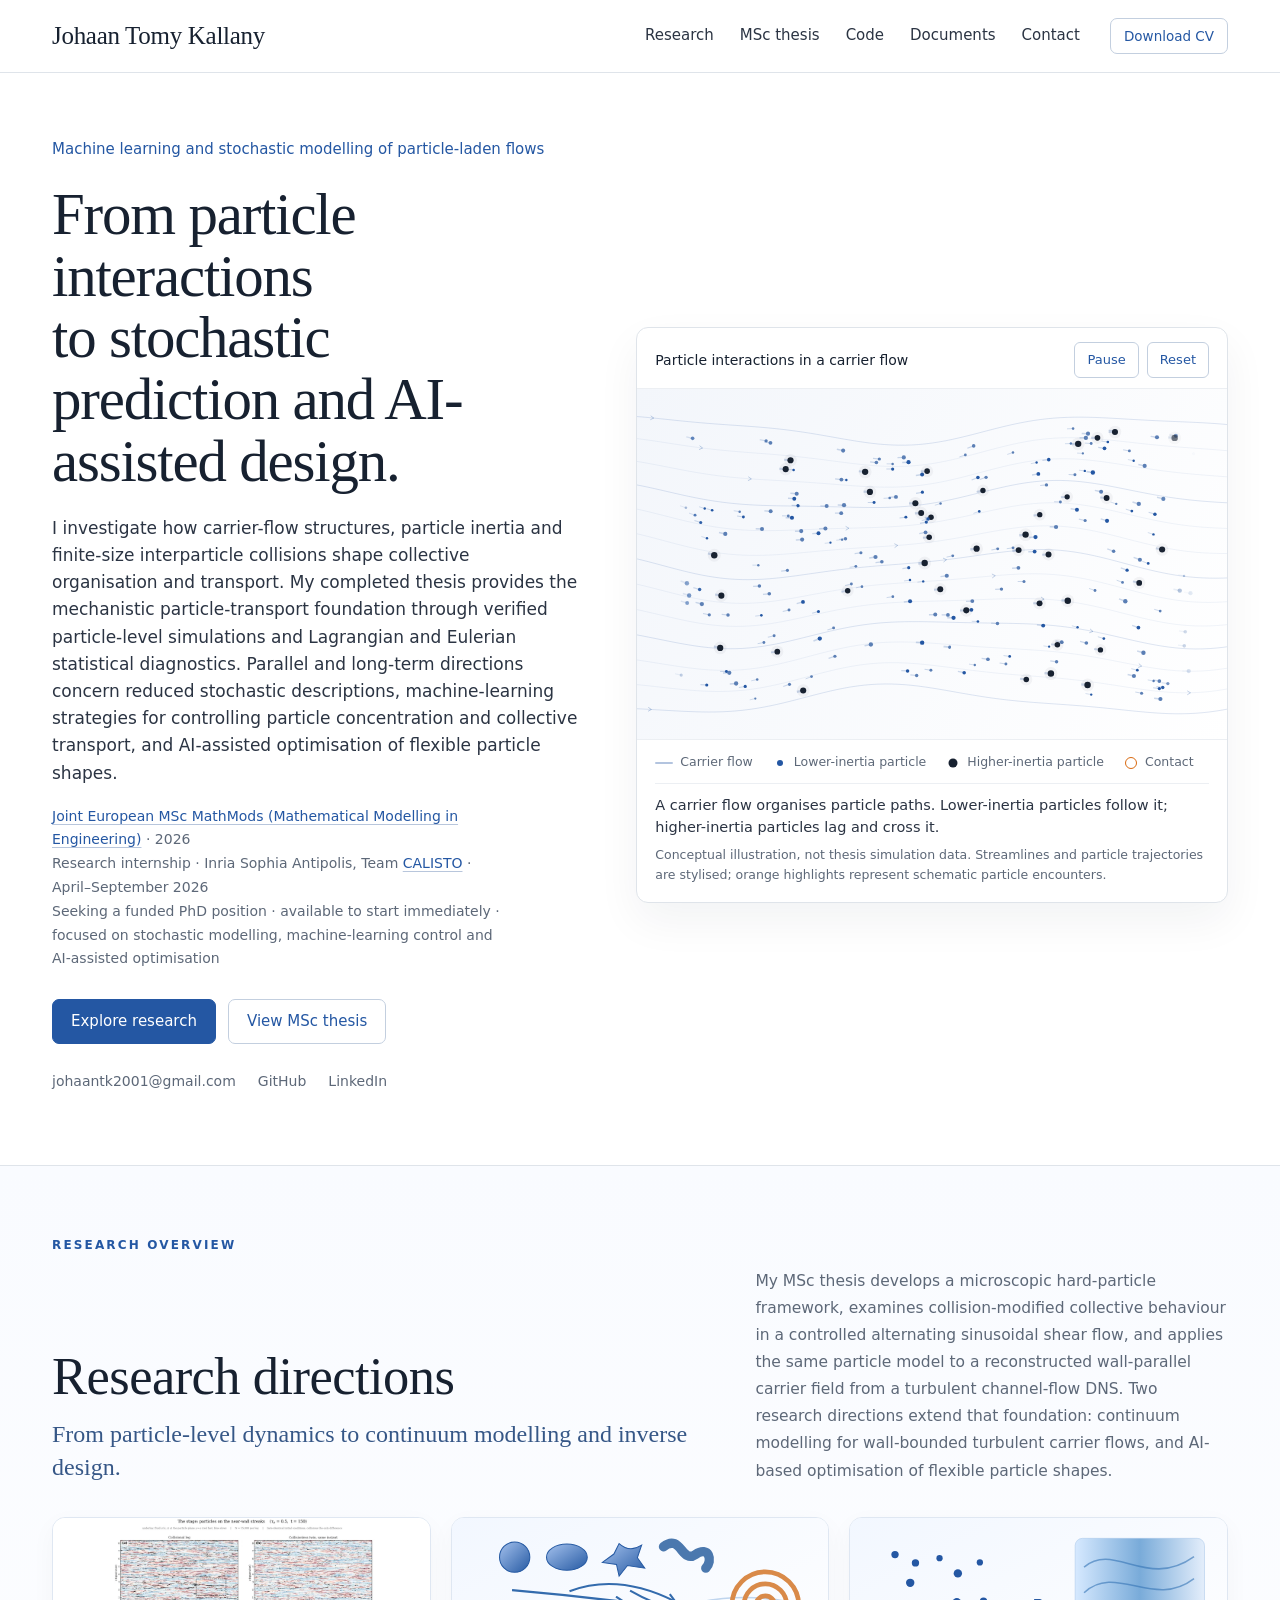
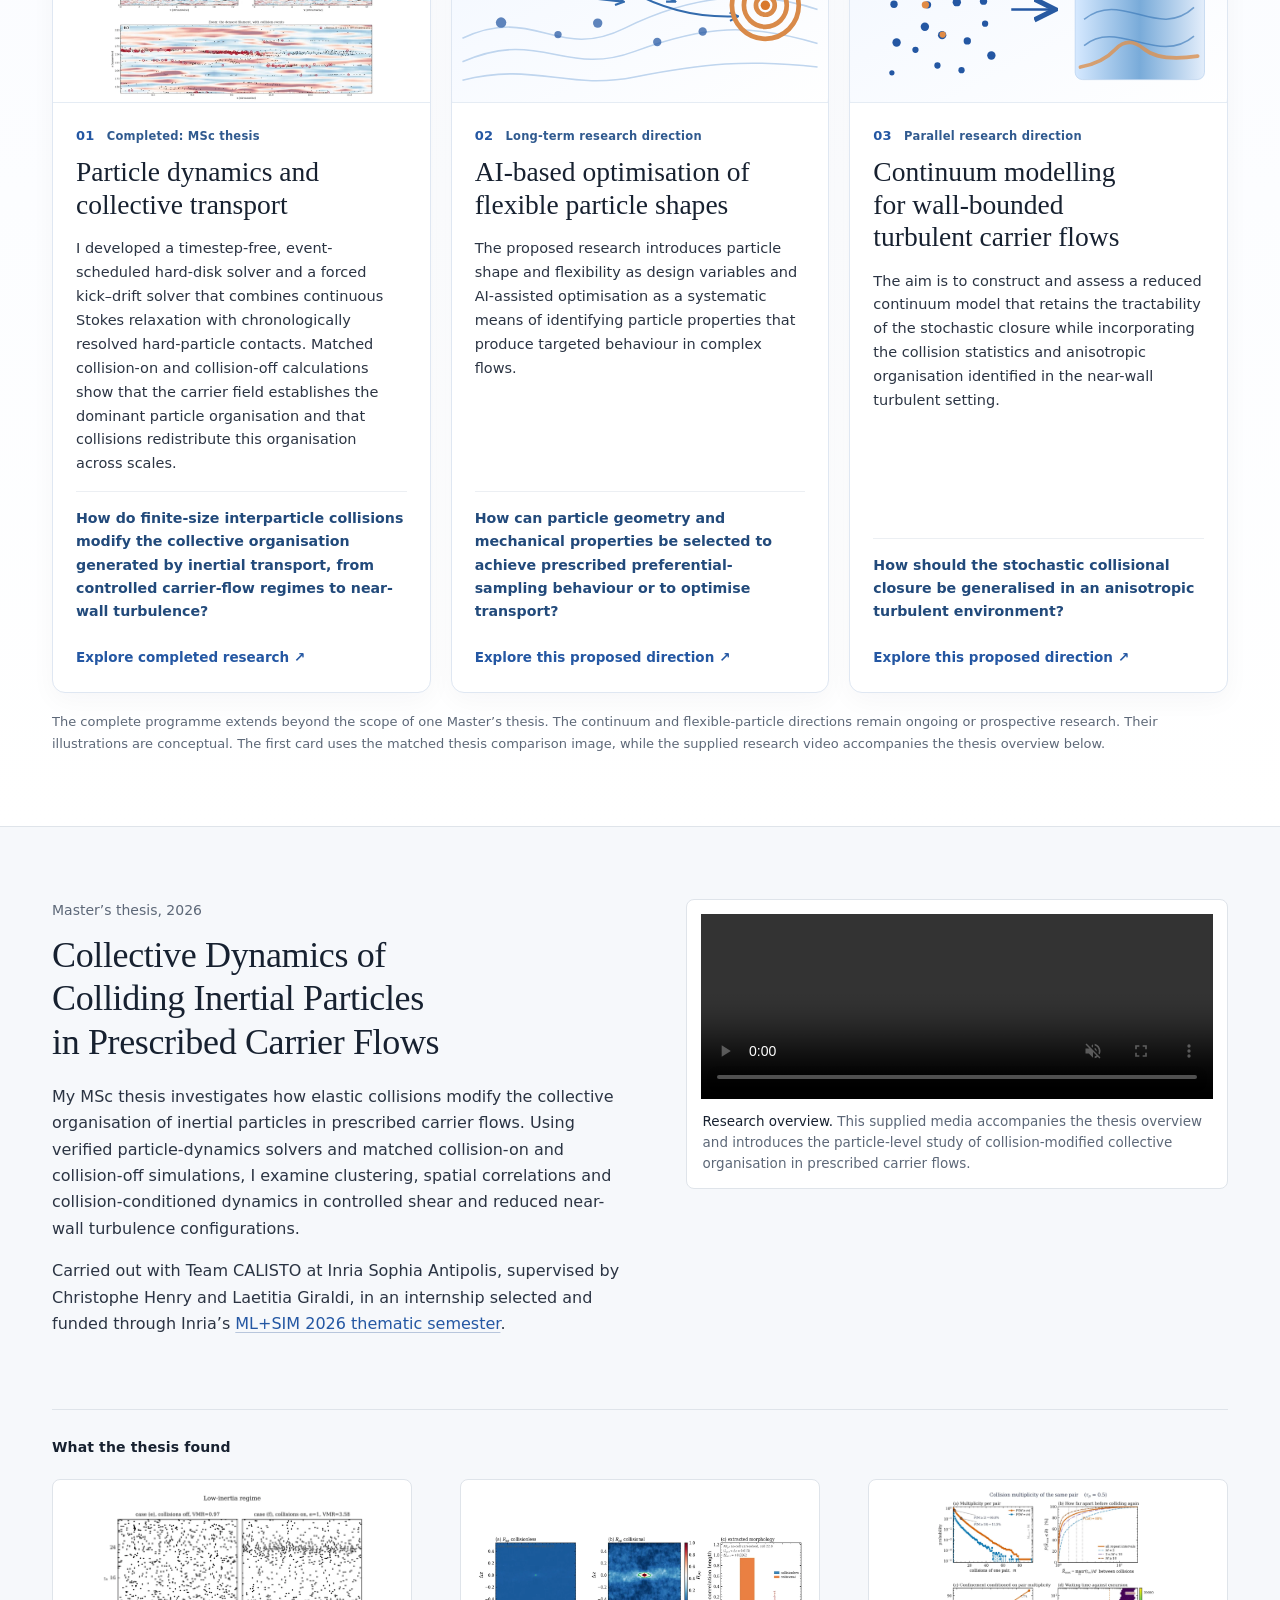
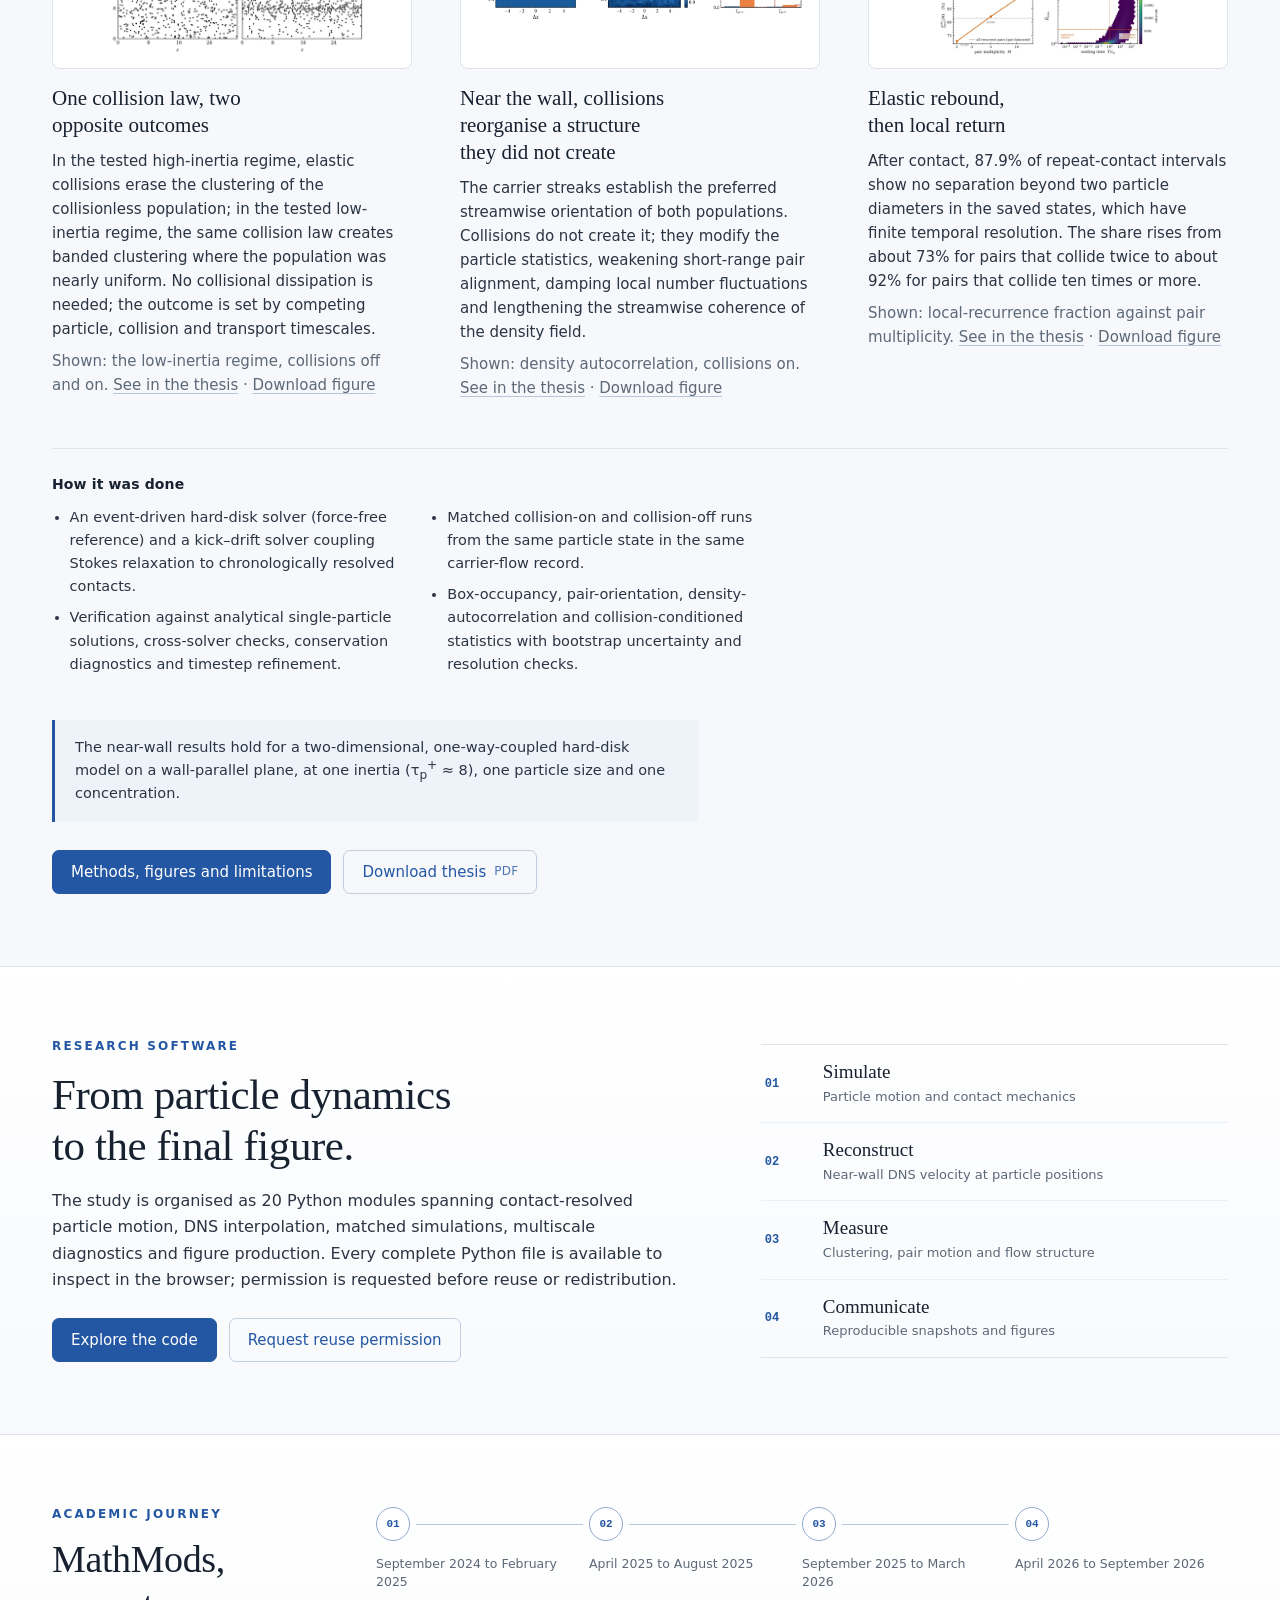
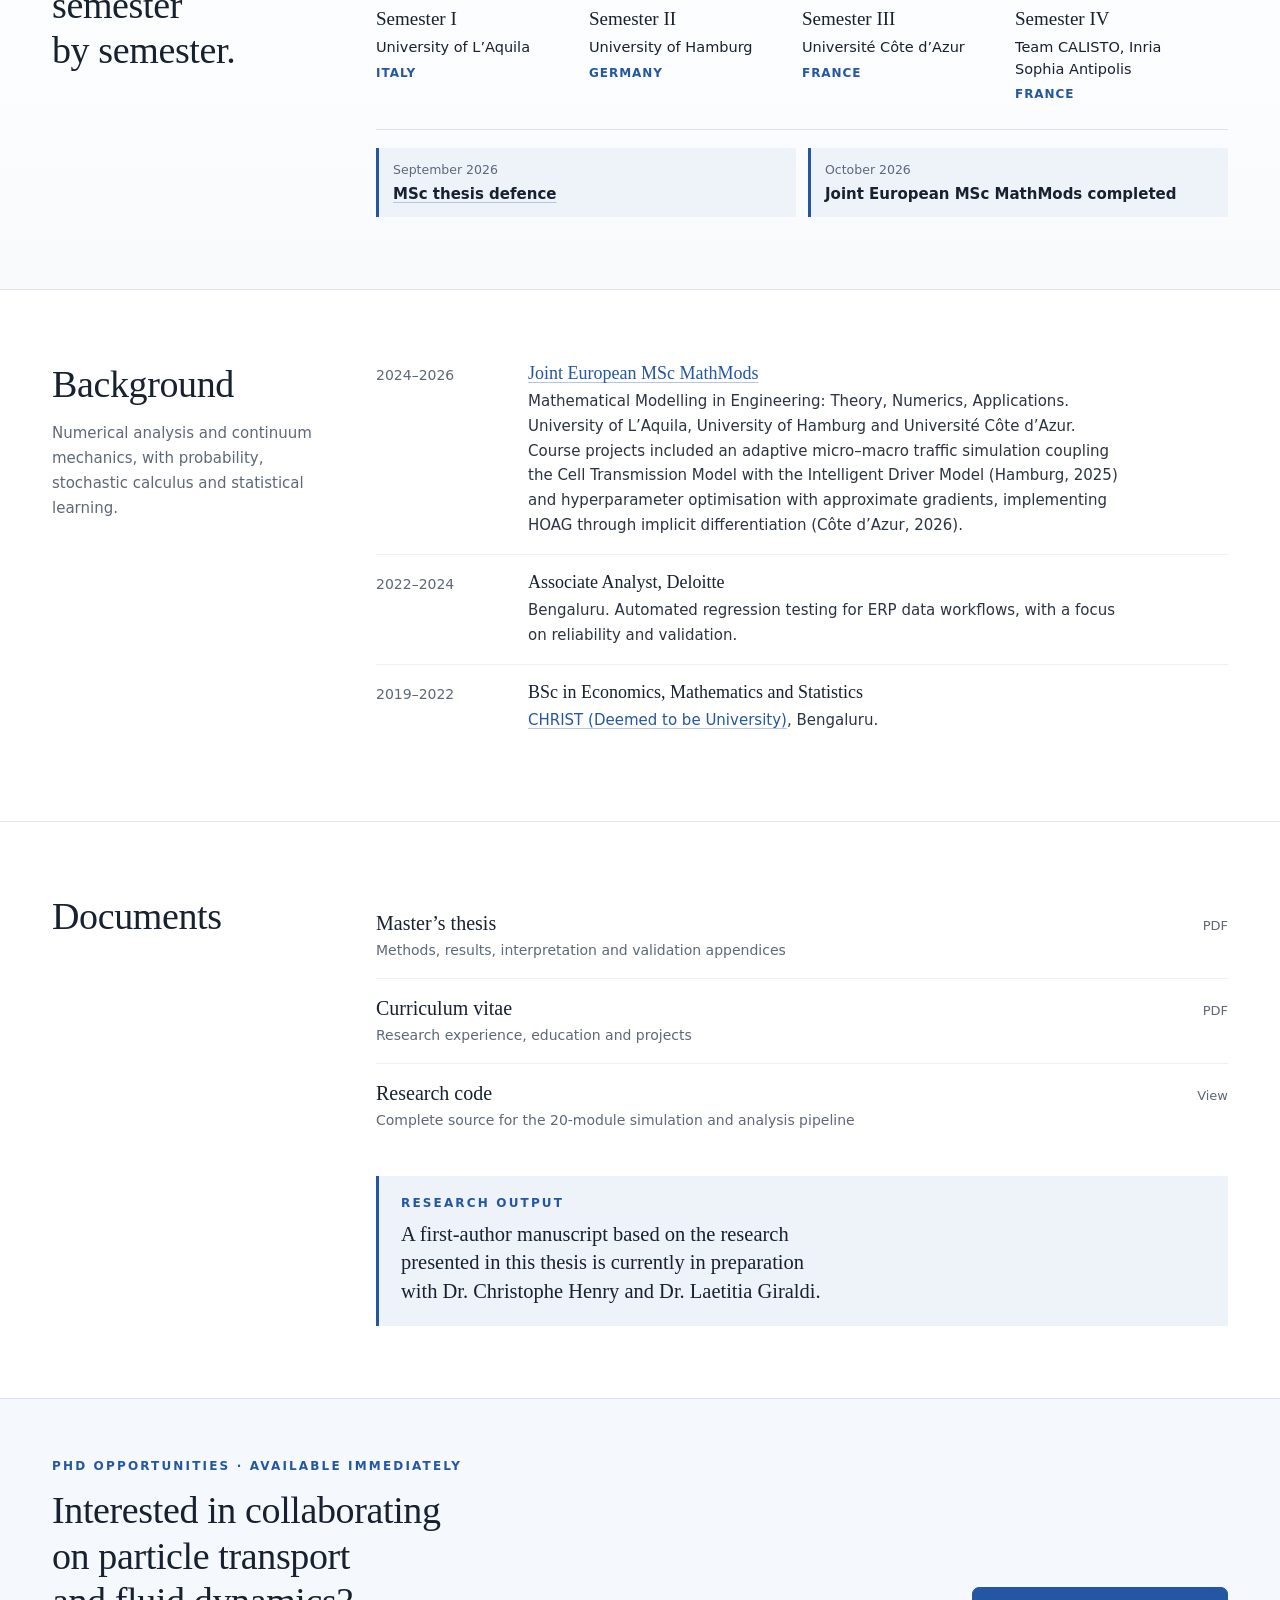
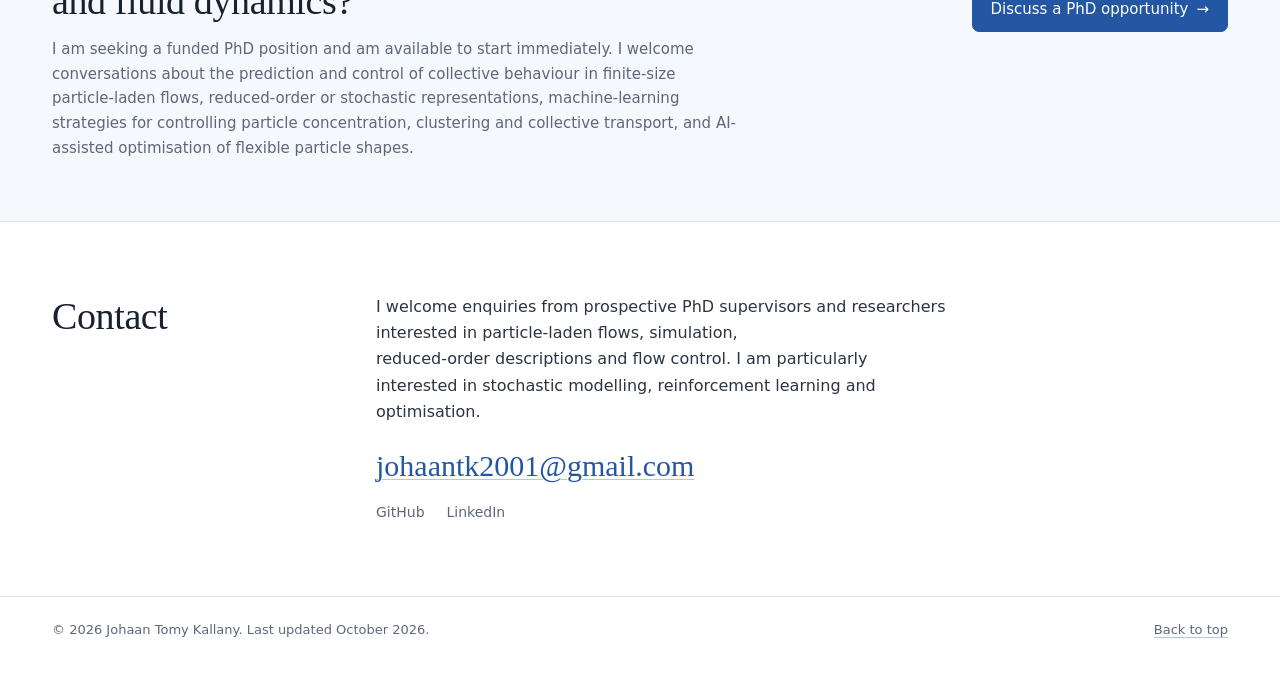
==== commit aafcef5b: "Link MathMods qualification" ====
--- a/index.html
+++ b/index.html
@@ -46,7 +46,7 @@
         <p class="kicker">Machine learning and stochastic modelling of particle-laden flows</p>
         <h1>From particle interactions to stochastic prediction and AI-assisted design.</h1>
         <p class="lead">I investigate how carrier-flow structures, particle inertia and finite-size interparticle collisions shape collective organisation and transport. My completed thesis provides the mechanistic particle-transport foundation through verified particle-level simulations and Lagrangian and Eulerian statistical diagnostics. Parallel and long-term directions concern reduced stochastic descriptions, machine-learning strategies for controlling particle concentration and collective transport, and AI-assisted optimisation of flexible particle shapes.</p>
-        <p class="context">Joint European MSc MathMods (Mathematical Modelling in Engineering) · 2026<br>Research internship · Inria Sophia Antipolis, Team <a href="https://team.inria.fr/calisto/">CALISTO</a> · <span class="nowrap">April–September 2026</span><br>Seeking a funded PhD position · available to start immediately · focused on stochastic modelling, machine-learning control and AI-assisted optimisation</p>
+        <p class="context"><a href="https://www.mathmods.eu/">Joint European MSc MathMods (Mathematical Modelling in Engineering)</a> · 2026<br>Research internship · Inria Sophia Antipolis, Team <a href="https://team.inria.fr/calisto/">CALISTO</a> · <span class="nowrap">April–September 2026</span><br>Seeking a funded PhD position · available to start immediately · focused on stochastic modelling, machine-learning control and AI-assisted optimisation</p>
         <div class="actions">
           <a class="btn" href="#work">Explore research</a>
           <a class="btn btn-ghost" href="research.html">View MSc thesis</a>
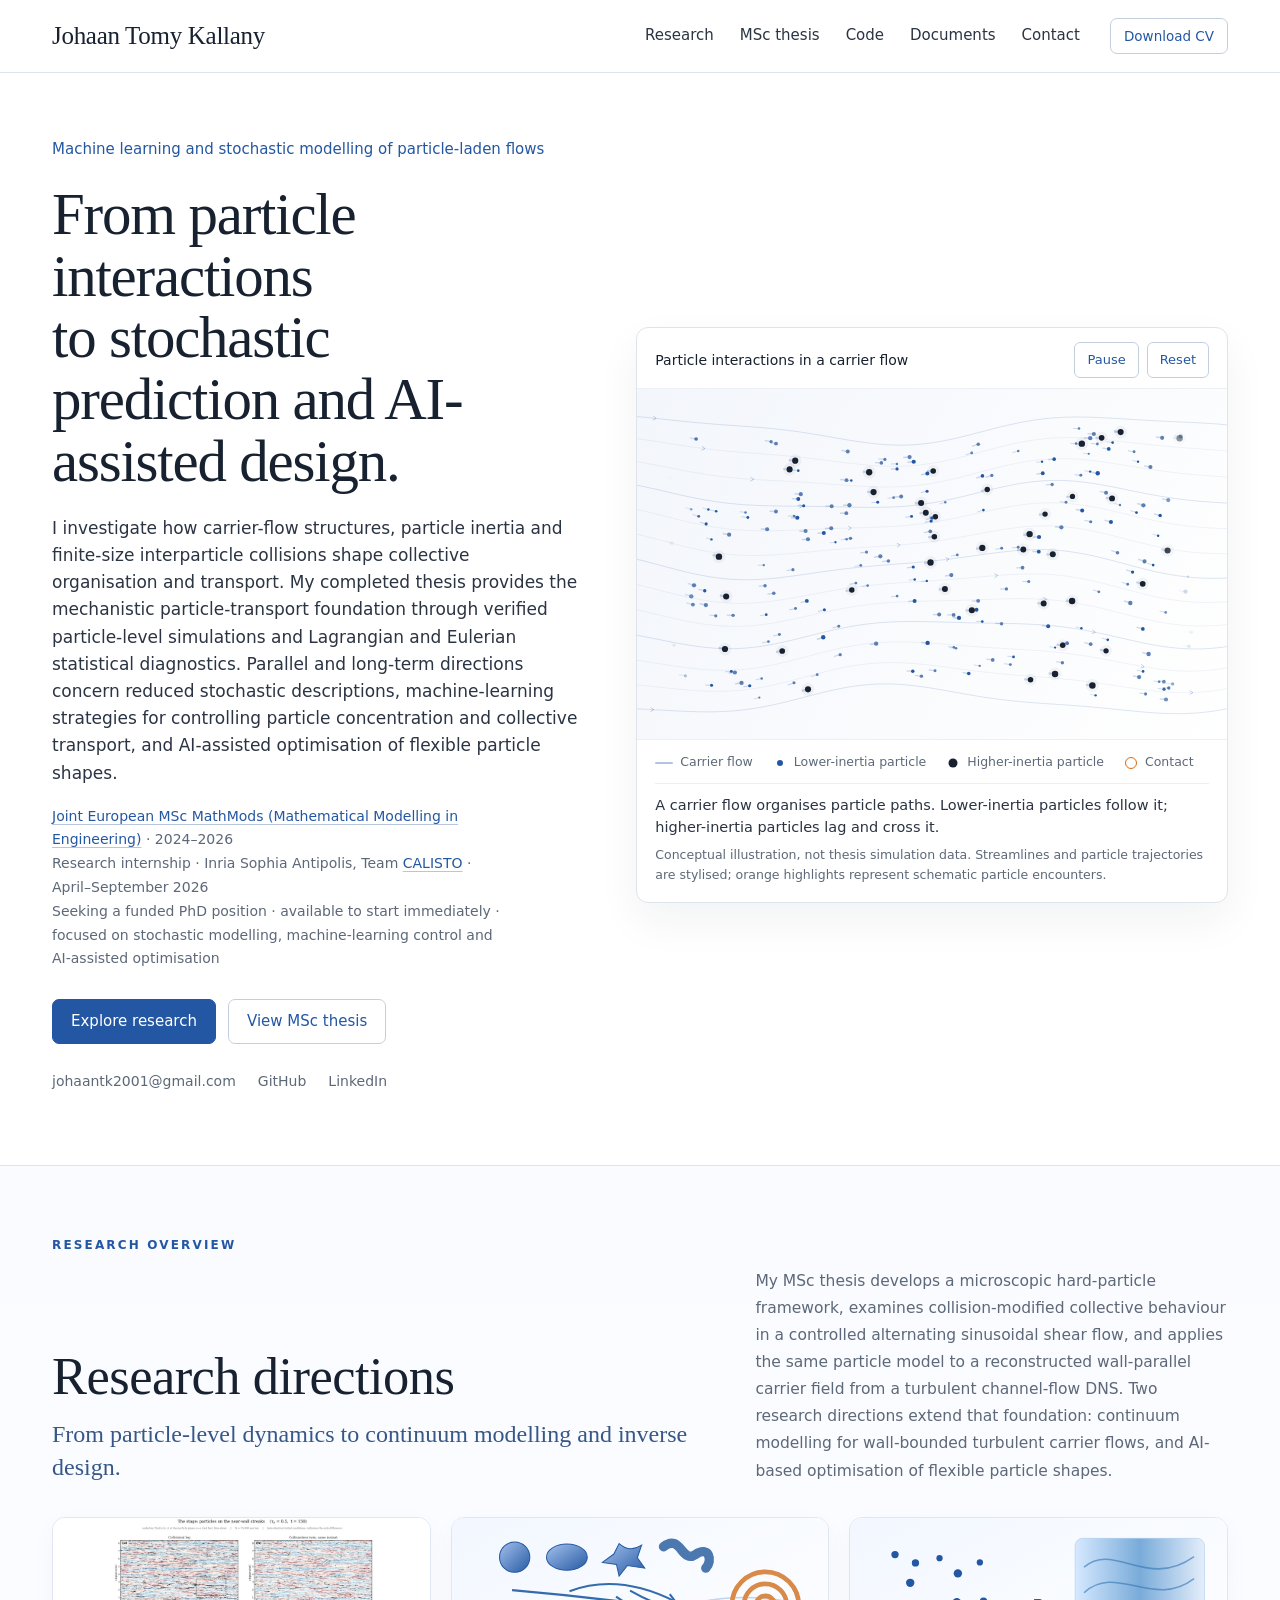
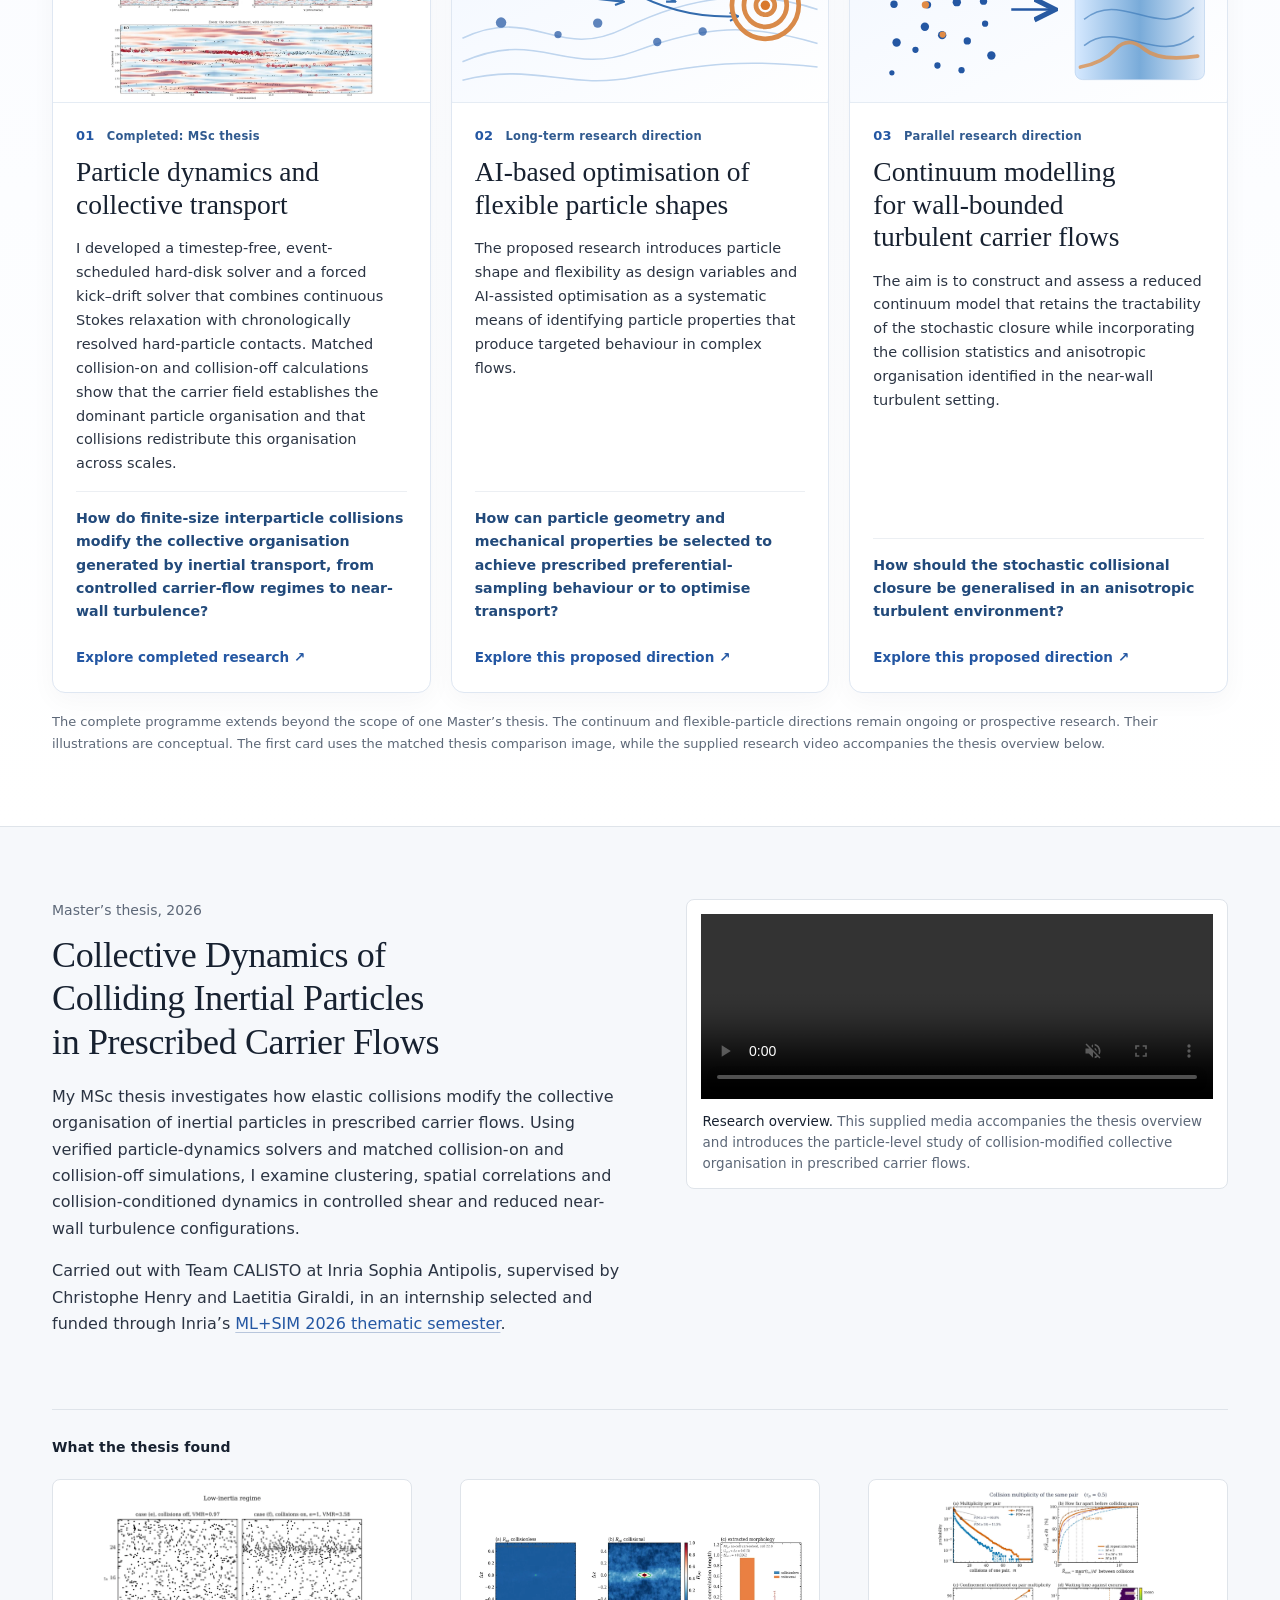
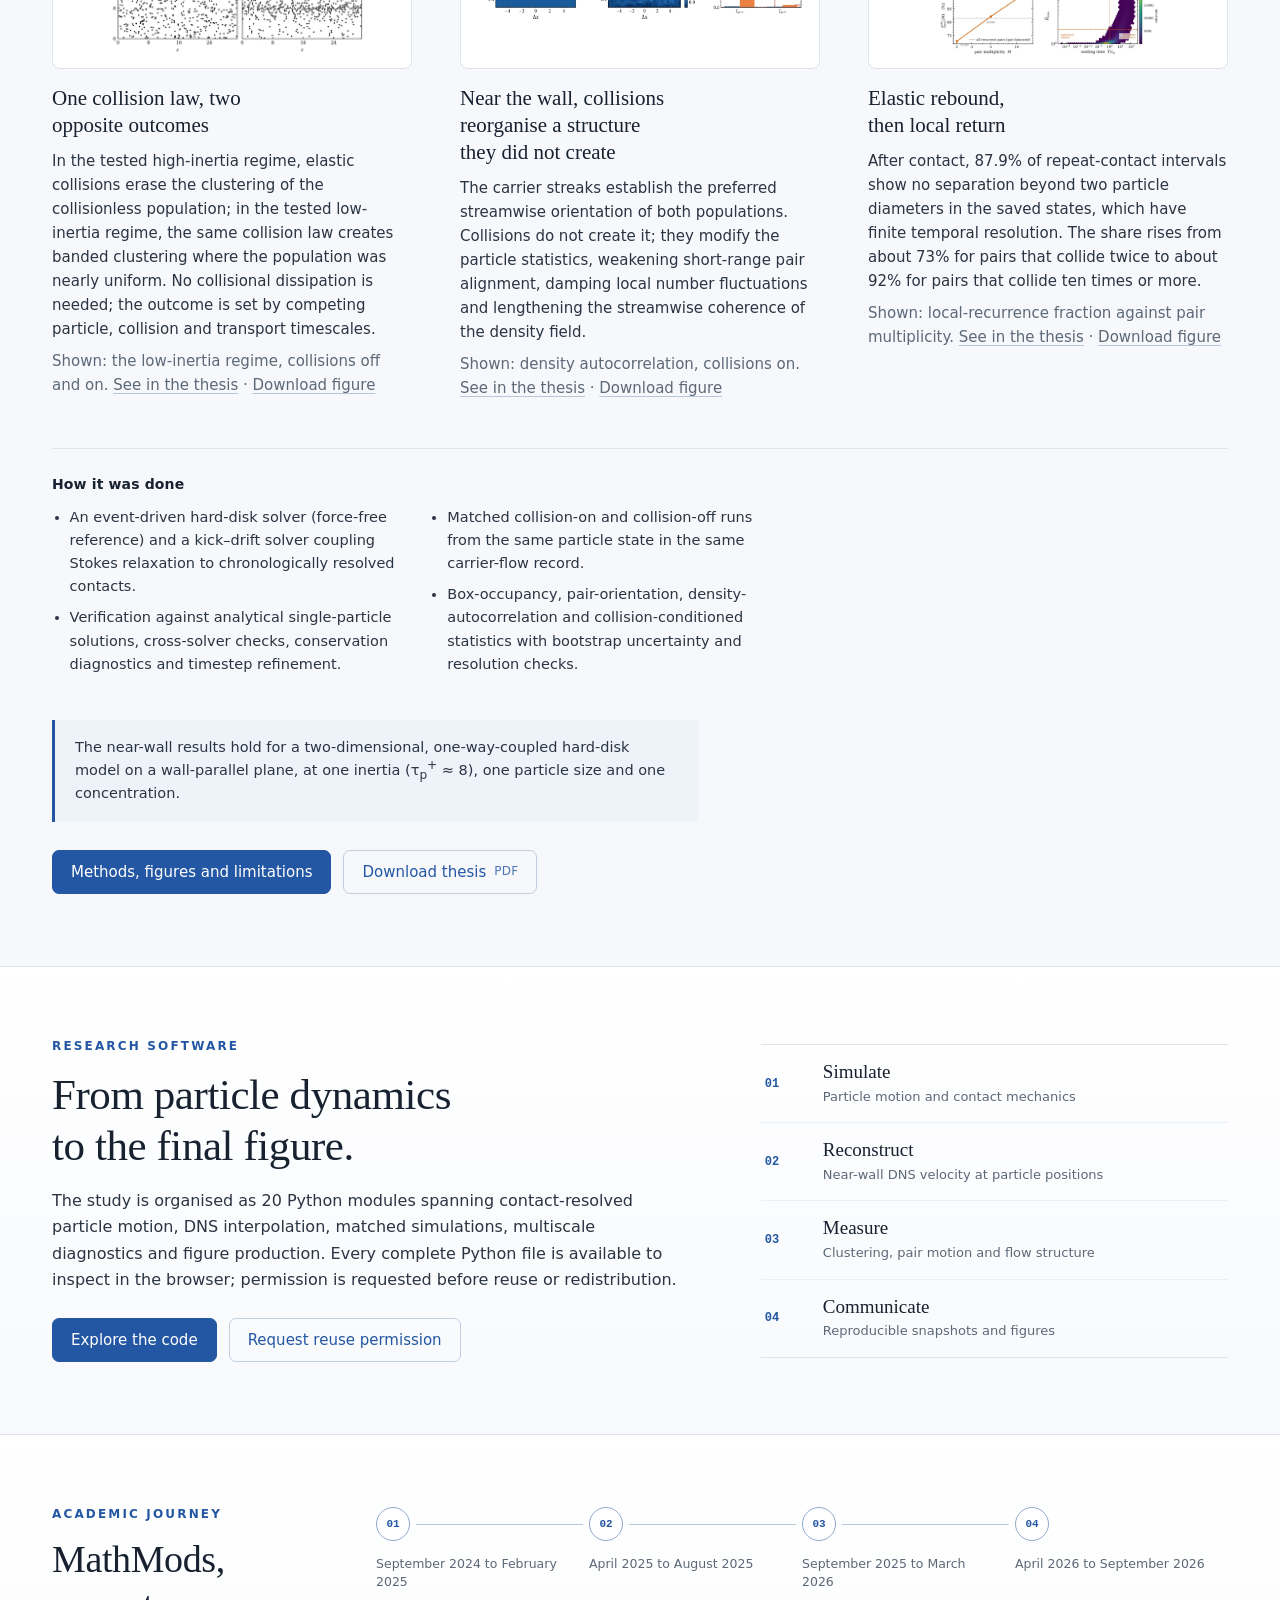
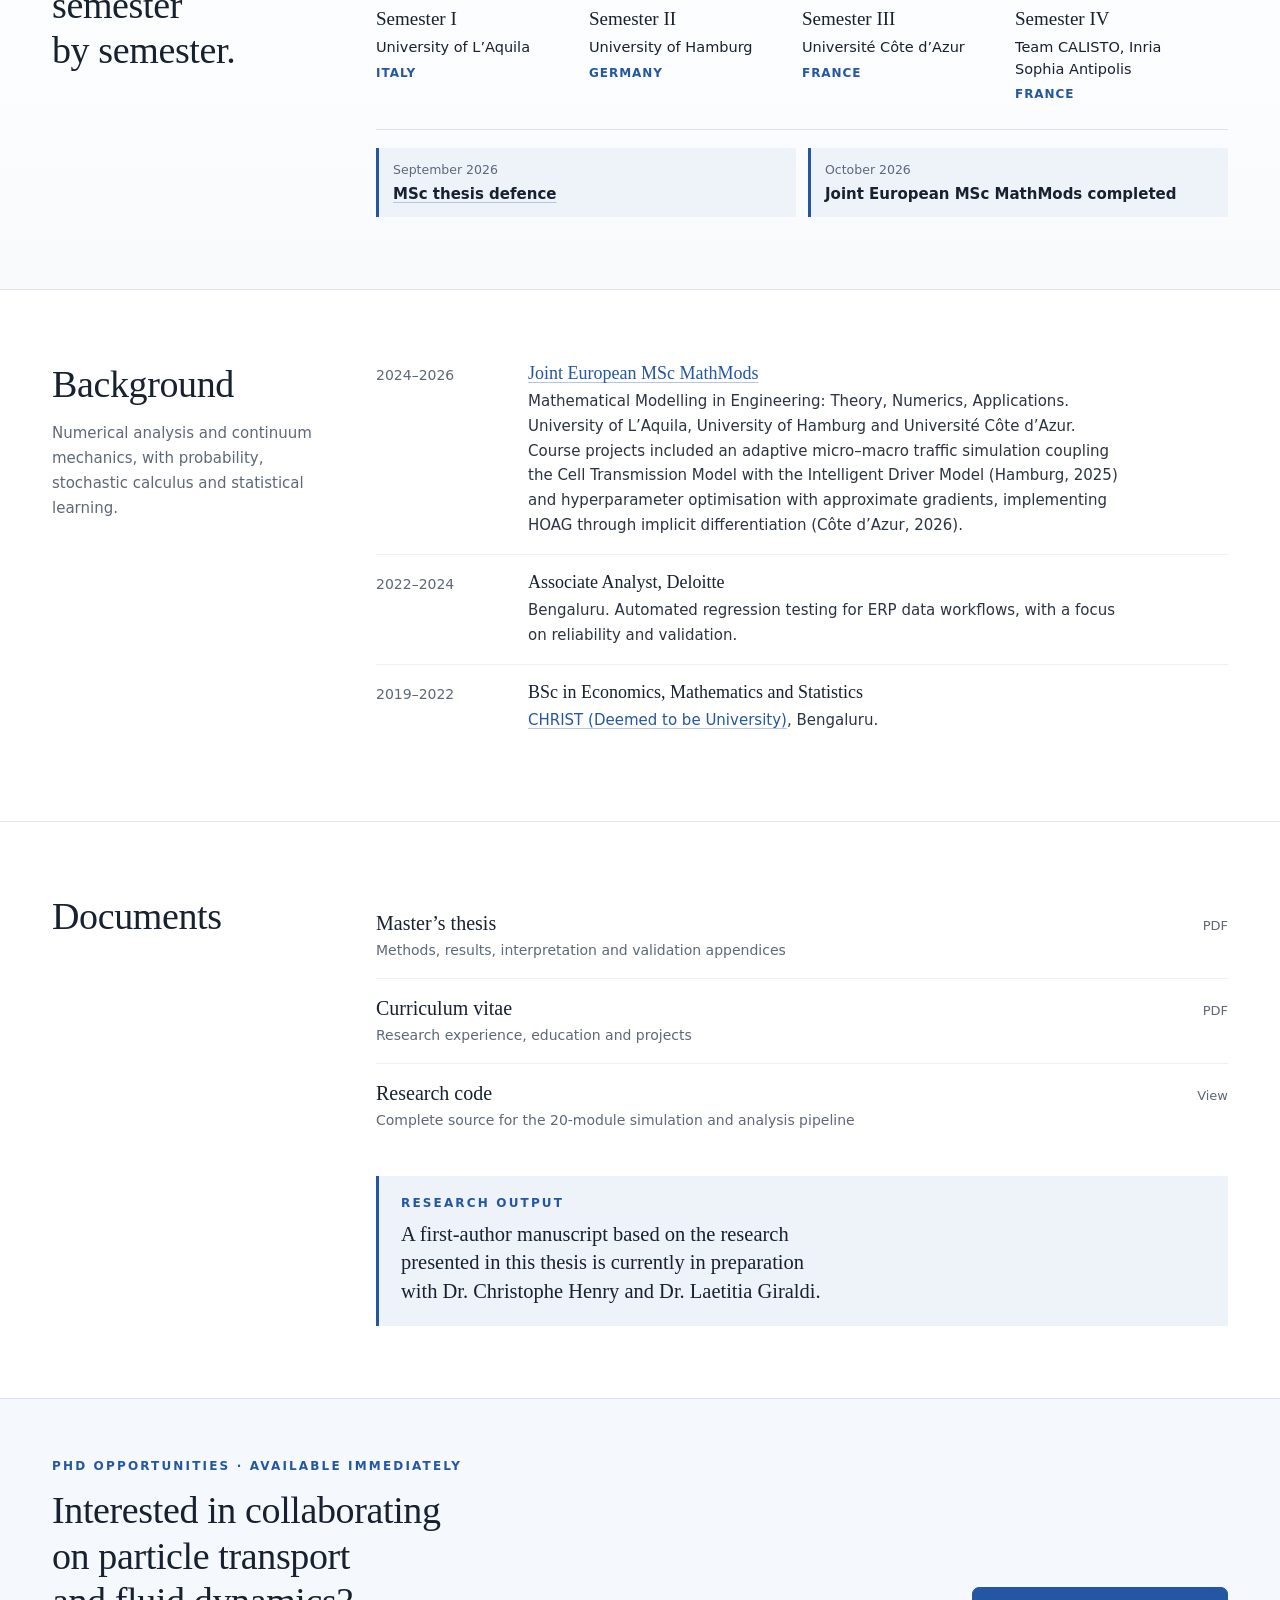
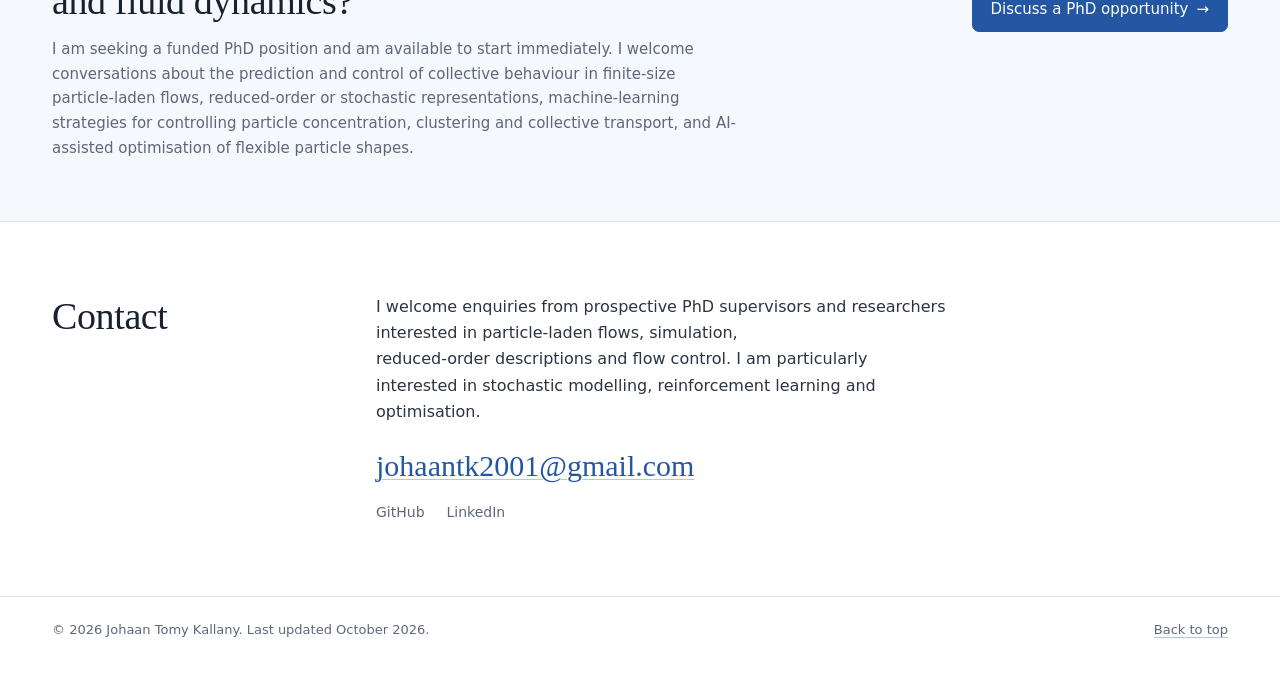
==== commit 07b18757: "Update MathMods study period" ====
--- a/index.html
+++ b/index.html
@@ -46,7 +46,7 @@
         <p class="kicker">Machine learning and stochastic modelling of particle-laden flows</p>
         <h1>From particle interactions to stochastic prediction and AI-assisted design.</h1>
         <p class="lead">I investigate how carrier-flow structures, particle inertia and finite-size interparticle collisions shape collective organisation and transport. My completed thesis provides the mechanistic particle-transport foundation through verified particle-level simulations and Lagrangian and Eulerian statistical diagnostics. Parallel and long-term directions concern reduced stochastic descriptions, machine-learning strategies for controlling particle concentration and collective transport, and AI-assisted optimisation of flexible particle shapes.</p>
-        <p class="context"><a href="https://www.mathmods.eu/">Joint European MSc MathMods (Mathematical Modelling in Engineering)</a> · 2026<br>Research internship · Inria Sophia Antipolis, Team <a href="https://team.inria.fr/calisto/">CALISTO</a> · <span class="nowrap">April–September 2026</span><br>Seeking a funded PhD position · available to start immediately · focused on stochastic modelling, machine-learning control and AI-assisted optimisation</p>
+        <p class="context"><a href="https://www.mathmods.eu/">Joint European MSc MathMods (Mathematical Modelling in Engineering)</a> · 2024–2026<br>Research internship · Inria Sophia Antipolis, Team <a href="https://team.inria.fr/calisto/">CALISTO</a> · <span class="nowrap">April–September 2026</span><br>Seeking a funded PhD position · available to start immediately · focused on stochastic modelling, machine-learning control and AI-assisted optimisation</p>
         <div class="actions">
           <a class="btn" href="#work">Explore research</a>
           <a class="btn btn-ghost" href="research.html">View MSc thesis</a>
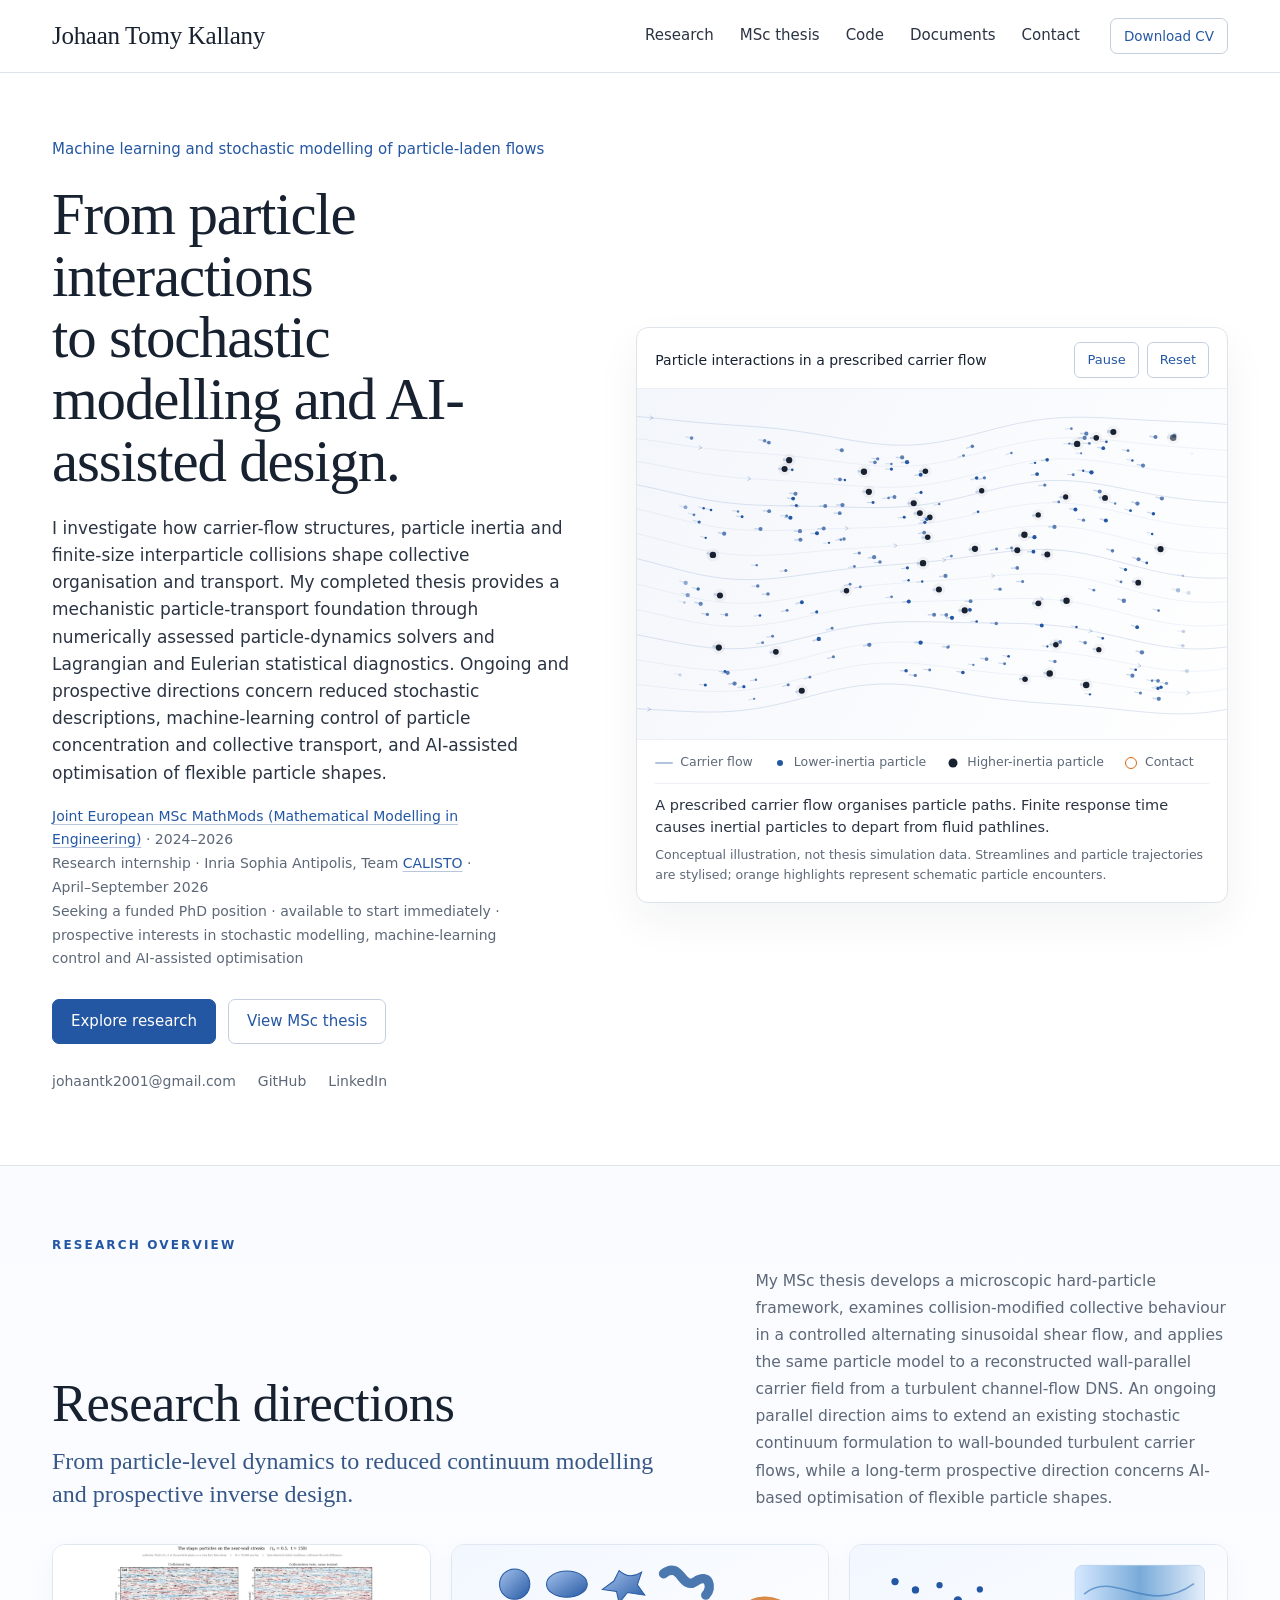
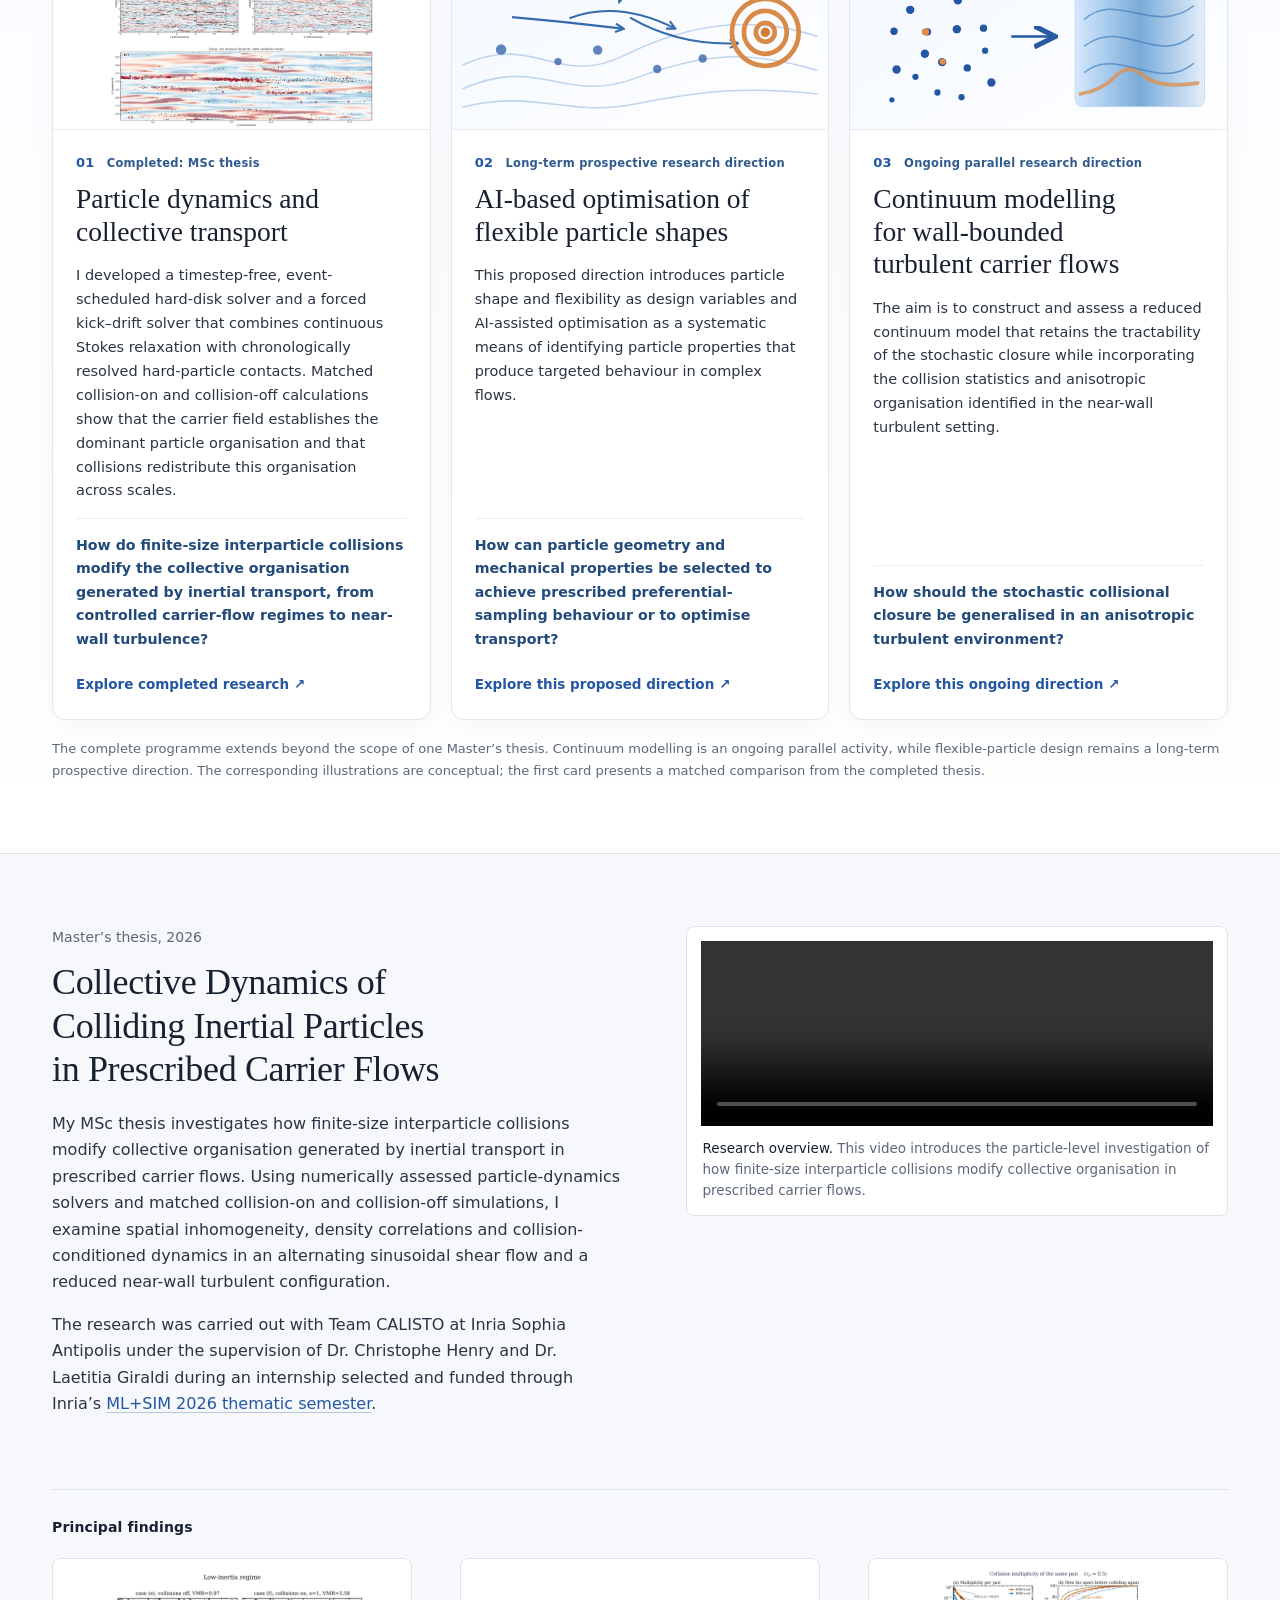
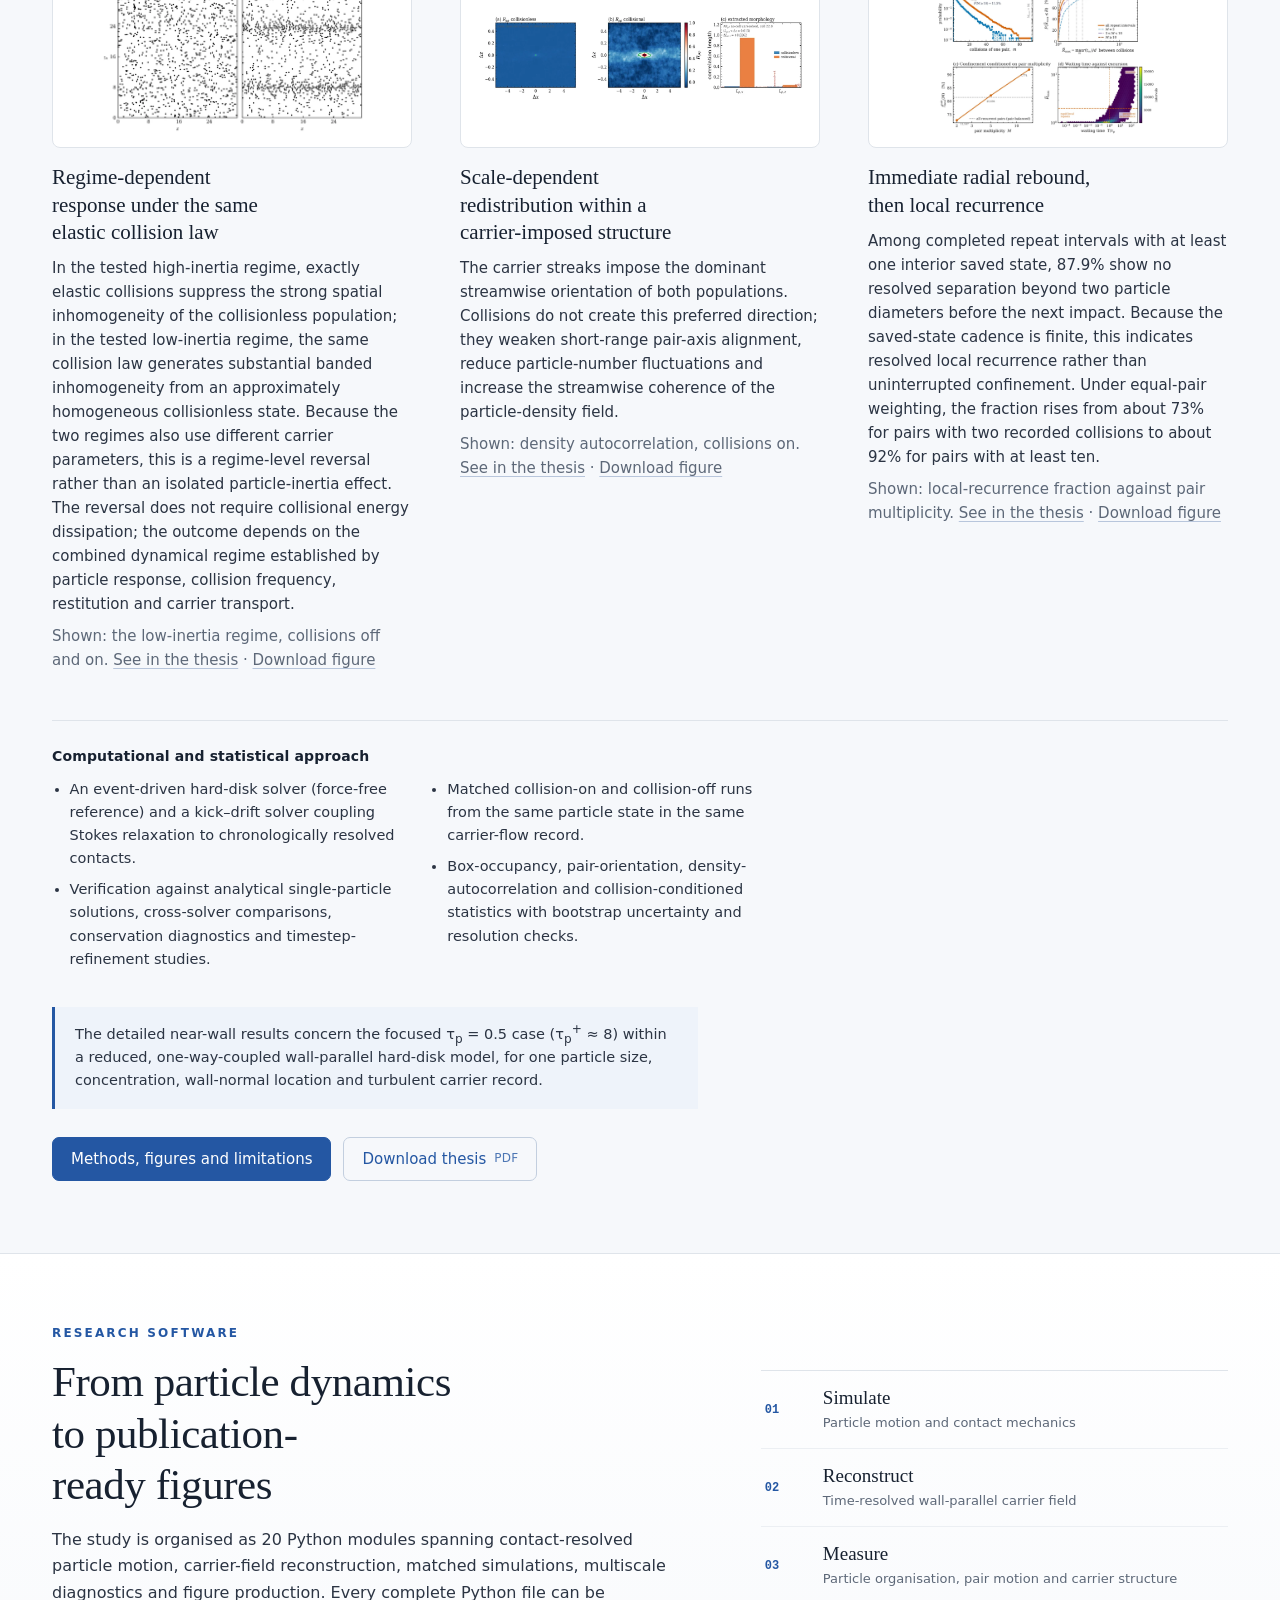
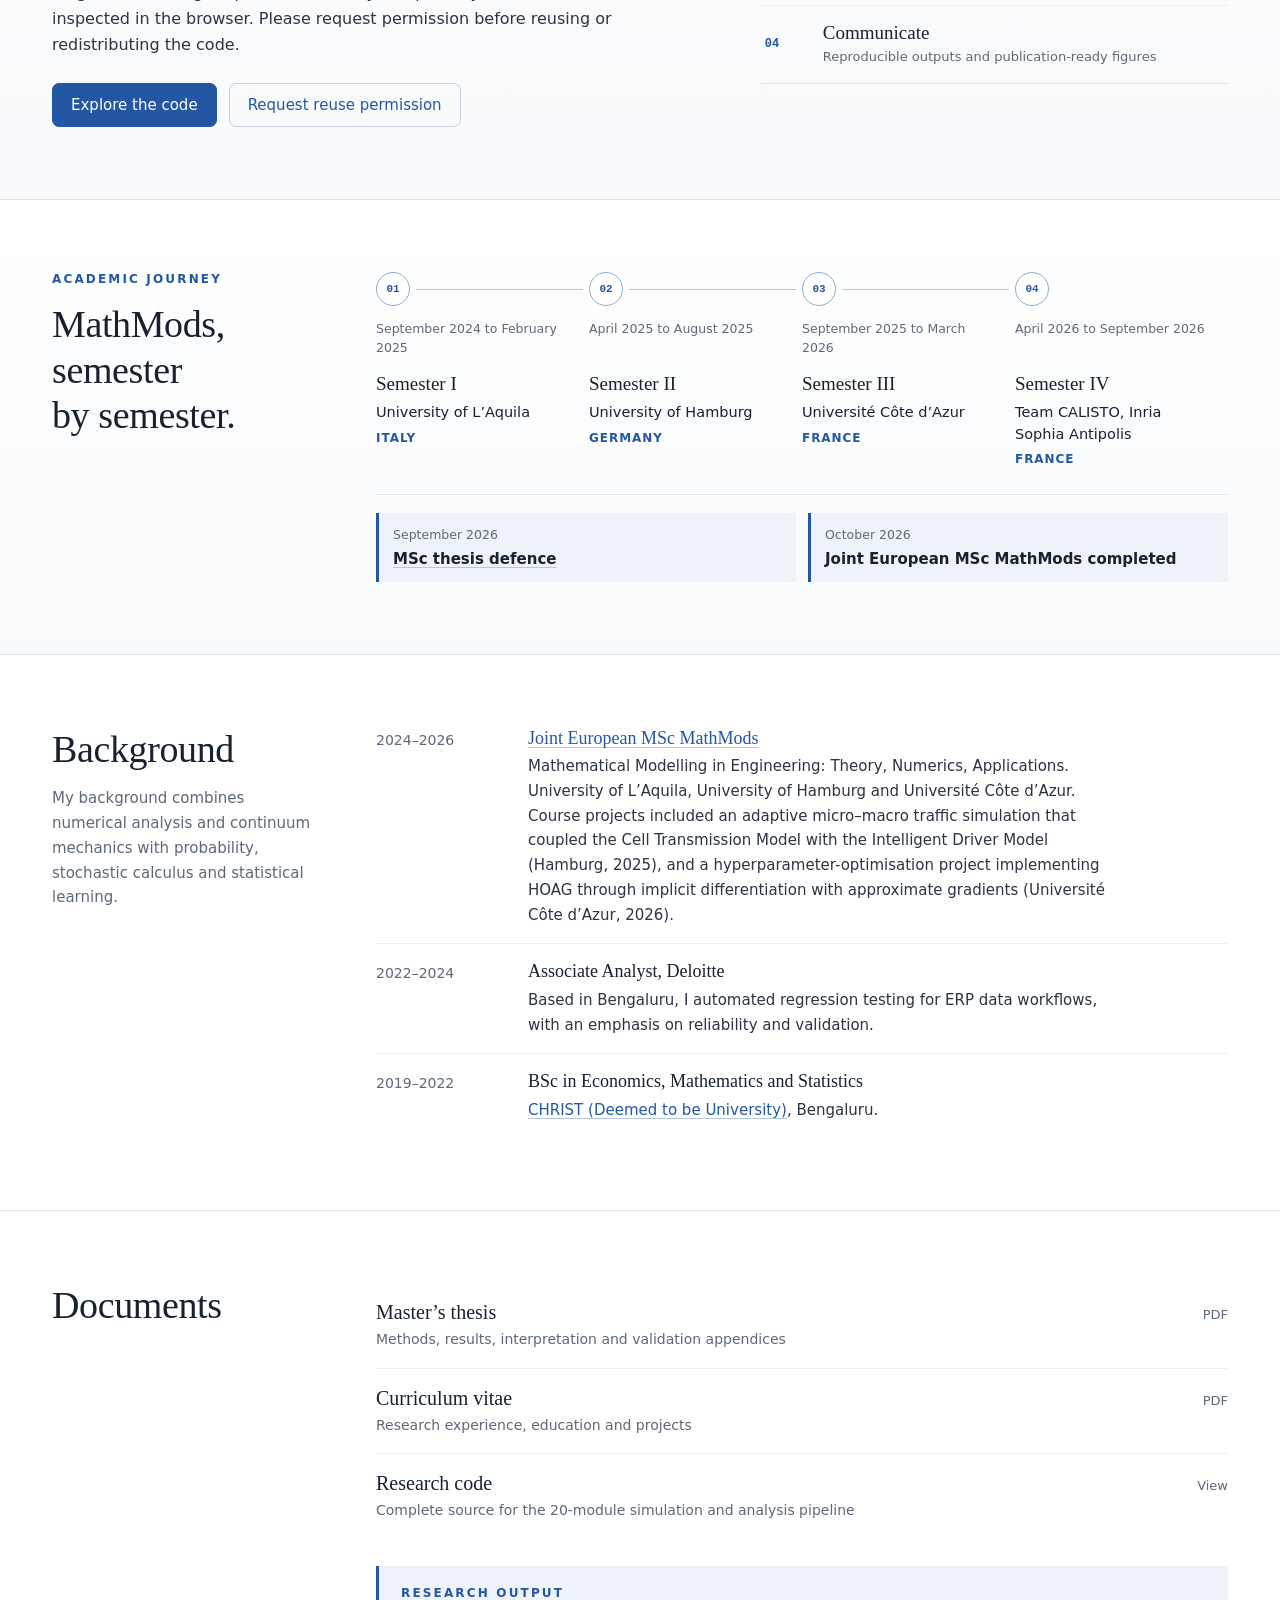
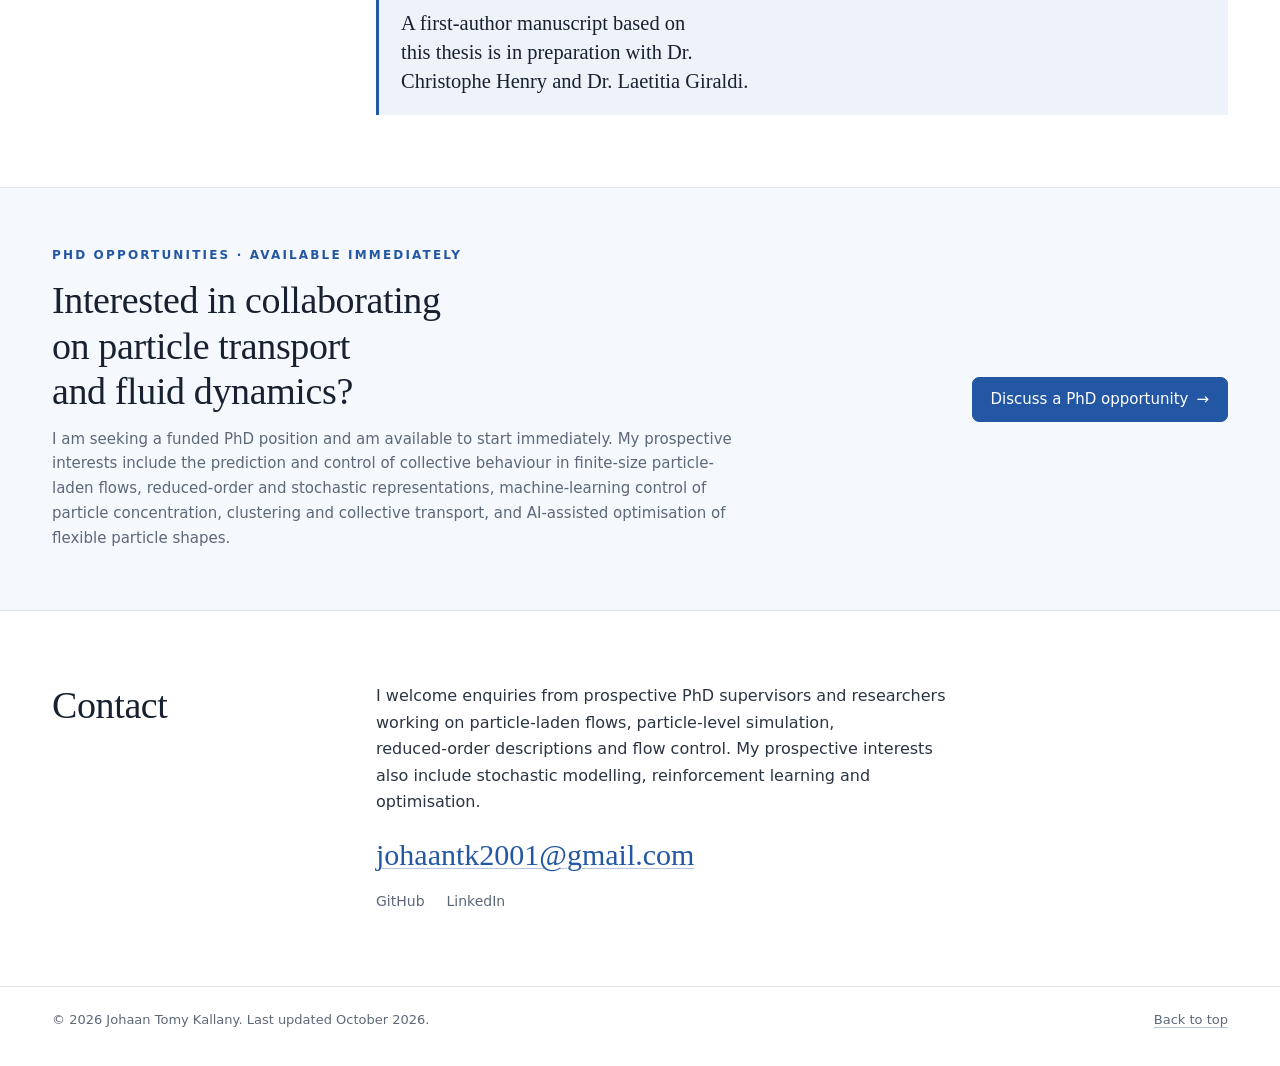
==== commit d5547983: "Refine website language to thesis standard" ====
--- a/index.html
+++ b/index.html
@@ -3,18 +3,18 @@
 <head>
   <meta charset="utf-8">
   <meta name="viewport" content="width=device-width,initial-scale=1">
-  <meta name="description" content="Johaan Tomy Kallany studies particle-laden flows using particle-level simulation, stochastic modelling, machine-learning control and AI-assisted optimisation of flexible particle shapes.">
+  <meta name="description" content="Johaan Tomy Kallany studies particle-laden flows through particle-level simulation, with ongoing work in stochastic continuum modelling and prospective interests in machine-learning control and AI-assisted optimisation of flexible particle shapes.">
   <meta name="theme-color" content="#ffffff">
   <meta name="color-scheme" content="light">
   <link rel="canonical" href="https://kallanyjohaan.github.io/">
   <meta property="og:type" content="website">
   <meta property="og:title" content="Johaan Tomy Kallany | AI and stochastic modelling of particle-laden flows">
-  <meta property="og:description" content="From particle interactions to stochastic descriptions, machine-learning control and AI-assisted particle design.">
+  <meta property="og:description" content="Particle-level simulation of colliding inertial particles, with ongoing stochastic continuum modelling and prospective directions in machine-learning control and AI-assisted particle design.">
   <meta property="og:url" content="https://kallanyjohaan.github.io/">
   <meta property="og:image" content="https://kallanyjohaan.github.io/assets/social-card.jpg">
   <meta property="og:image:width" content="1200">
   <meta property="og:image:height" content="630">
-  <meta property="og:image:alt" content="Collision-on particles on near-wall turbulent streaks, from the MSc thesis, with the site title.">
+  <meta property="og:image:alt" content="Particle configuration from the collision-on simulation, aligned with near-wall turbulent streaks and shown alongside the website title.">
   <meta name="twitter:card" content="summary_large_image">
   <title>Johaan Tomy Kallany | AI and stochastic modelling of particle-laden flows</title>
   <link rel="icon" href="favicon.svg" type="image/svg+xml">
@@ -44,9 +44,9 @@
     <section class="hero">
       <div class="hero-copy">
         <p class="kicker">Machine learning and stochastic modelling of particle-laden flows</p>
-        <h1>From particle interactions to stochastic prediction and AI-assisted design.</h1>
-        <p class="lead">I investigate how carrier-flow structures, particle inertia and finite-size interparticle collisions shape collective organisation and transport. My completed thesis provides the mechanistic particle-transport foundation through verified particle-level simulations and Lagrangian and Eulerian statistical diagnostics. Parallel and long-term directions concern reduced stochastic descriptions, machine-learning strategies for controlling particle concentration and collective transport, and AI-assisted optimisation of flexible particle shapes.</p>
-        <p class="context"><a href="https://www.mathmods.eu/">Joint European MSc MathMods (Mathematical Modelling in Engineering)</a> · 2024–2026<br>Research internship · Inria Sophia Antipolis, Team <a href="https://team.inria.fr/calisto/">CALISTO</a> · <span class="nowrap">April–September 2026</span><br>Seeking a funded PhD position · available to start immediately · focused on stochastic modelling, machine-learning control and AI-assisted optimisation</p>
+        <h1>From particle interactions to stochastic modelling and AI-assisted design.</h1>
+        <p class="lead">I investigate how carrier-flow structures, particle inertia and finite-size interparticle collisions shape collective organisation and transport. My completed thesis provides a mechanistic particle-transport foundation through numerically assessed particle-dynamics solvers and Lagrangian and Eulerian statistical diagnostics. Ongoing and prospective directions concern reduced stochastic descriptions, machine-learning control of particle concentration and collective transport, and AI-assisted optimisation of flexible particle shapes.</p>
+        <p class="context"><a href="https://www.mathmods.eu/">Joint European MSc MathMods (Mathematical Modelling in Engineering)</a> · 2024–2026<br>Research internship · Inria Sophia Antipolis, Team <a href="https://team.inria.fr/calisto/">CALISTO</a> · <span class="nowrap">April–September 2026</span><br>Seeking a funded PhD position · available to start immediately · prospective interests in stochastic modelling, machine-learning control and AI-assisted optimisation</p>
         <div class="actions">
           <a class="btn" href="#work">Explore research</a>
           <a class="btn btn-ghost" href="research.html">View MSc thesis</a>
@@ -59,12 +59,12 @@
       </div>
       <figure class="motion" aria-labelledby="motion-title">
         <div class="motion-top">
-          <p id="motion-title">Particle interactions in a carrier flow</p>
+          <p id="motion-title">Particle interactions in a prescribed carrier flow</p>
           <div class="motion-controls"><button id="animation-toggle" type="button" disabled aria-controls="research-canvas">Pause</button><button id="animation-reset" type="button" disabled aria-controls="research-canvas">Reset</button></div>
         </div>
         <div class="motion-view">
-          <canvas id="research-canvas" width="720" height="430" role="img" aria-label="Conceptual animation: particles carried by a flow meet, and a population-level pattern forms."></canvas>
-          <svg class="animation-fallback" viewBox="0 0 600 430" preserveAspectRatio="xMidYMid slice" xmlns="http://www.w3.org/2000/svg" role="img" aria-label="Particles following flow paths, with local encounters and organised transport." focusable="false">
+          <canvas id="research-canvas" width="720" height="430" role="img" aria-label="Conceptual animation of carrier-imposed particle organisation, local hard-particle contacts and population-level redistribution."></canvas>
+          <svg class="animation-fallback" viewBox="0 0 600 430" preserveAspectRatio="xMidYMid slice" xmlns="http://www.w3.org/2000/svg" role="img" aria-label="Conceptual particle paths, local hard-particle contacts and organised transport in a prescribed carrier flow." focusable="false">
             <defs>
               <linearGradient id="flow-wash" x1="0" y1="0" x2="1" y2="1"><stop offset="0" stop-color="#eef3fa"/><stop offset="1" stop-color="#ffffff"/></linearGradient>
               <marker id="flow-arrow" markerWidth="8" markerHeight="8" refX="6" refY="3" orient="auto"><path d="M0,0 L6,3 L0,6" fill="none" stroke="#7f9bc4" stroke-width="1.2"/></marker>
@@ -92,7 +92,7 @@
             <li><span class="sw sw-heavy" aria-hidden="true"></span>Higher-inertia particle</li>
             <li><span class="sw sw-contact" aria-hidden="true"></span>Contact</li>
           </ul>
-          <p id="animation-caption" aria-live="off">A carrier flow organises particle paths. Lower-inertia particles follow it; higher-inertia particles lag and cross it.</p>
+          <p id="animation-caption" aria-live="off">A prescribed carrier flow organises particle paths. Finite response time causes inertial particles to depart from fluid pathlines.</p>
           <p class="note">Conceptual illustration, not thesis simulation data. Streamlines and particle trajectories are stylised; orange highlights represent schematic particle encounters.</p>
         </figcaption>
       </figure>
@@ -104,9 +104,9 @@
         <div class="directions-intro">
           <div>
             <h2 id="directions-title">Research directions</h2>
-            <p class="directions-subtitle">From particle-level dynamics to continuum modelling and inverse design.</p>
-          </div>
-          <p class="directions-summary">My MSc thesis develops a microscopic hard-particle framework, examines collision-modified collective behaviour in a controlled alternating sinusoidal shear flow, and applies the same particle model to a reconstructed wall-parallel carrier field from a turbulent channel-flow DNS. Two research directions extend that foundation: continuum modelling for wall-bounded turbulent carrier flows, and AI-based optimisation of flexible particle shapes.</p>
+            <p class="directions-subtitle">From particle-level dynamics to reduced continuum modelling and prospective inverse design.</p>
+          </div>
+          <p class="directions-summary">My MSc thesis develops a microscopic hard-particle framework, examines collision-modified collective behaviour in a controlled alternating sinusoidal shear flow, and applies the same particle model to a reconstructed wall-parallel carrier field from a turbulent channel-flow DNS. An ongoing parallel direction aims to extend an existing stochastic continuum formulation to wall-bounded turbulent carrier flows, while a long-term prospective direction concerns AI-based optimisation of flexible particle shapes.</p>
         </div>
         <div class="direction-grid">
           <article class="direction-card">
@@ -124,9 +124,9 @@
           <article class="direction-card">
             <div class="direction-image conceptual"><img src="assets/images/inverse-design.svg" alt="Conceptual illustration of flexible particles whose geometry and mechanical properties are design variables in an inverse-design problem" width="720" height="380" loading="lazy"></div>
             <div class="direction-inner">
-              <p class="direction-stage"><span class="direction-number">02</span> Long-term research direction</p>
+              <p class="direction-stage"><span class="direction-number">02</span> Long-term prospective research direction</p>
               <h3>AI-based optimisation of flexible particle shapes</h3>
-              <p>The proposed research introduces particle shape and flexibility as design variables and AI-assisted optimisation as a systematic means of identifying particle properties that produce targeted behaviour in complex flows.</p>
+              <p>This proposed direction introduces particle shape and flexibility as design variables and AI-assisted optimisation as a systematic means of identifying particle properties that produce targeted behaviour in complex flows.</p>
               <p class="direction-question">How can particle geometry and mechanical properties be selected to achieve prescribed preferential-sampling behaviour or to optimise transport?</p>
               <a class="text-action" href="research.html#inverse-design-title">Explore this proposed direction <span aria-hidden="true">↗</span></a>
             </div>
@@ -134,15 +134,15 @@
           <article class="direction-card">
             <div class="direction-image conceptual"><img src="assets/images/continuum-density.svg" alt="Conceptual illustration of particle positions and a reduced evolution equation for the particle-density field" width="720" height="380" loading="lazy"></div>
             <div class="direction-inner">
-              <p class="direction-stage"><span class="direction-number">03</span> Parallel research direction</p>
+              <p class="direction-stage"><span class="direction-number">03</span> Ongoing parallel research direction</p>
               <h3>Continuum modelling for wall-bounded turbulent carrier flows</h3>
               <p>The aim is to construct and assess a reduced continuum model that retains the tractability of the stochastic closure while incorporating the collision statistics and anisotropic organisation identified in the near-wall turbulent setting.</p>
               <p class="direction-question">How should the stochastic collisional closure be generalised in an anisotropic turbulent environment?</p>
-              <a class="text-action" href="research.html#continuum-title">Explore this proposed direction <span aria-hidden="true">↗</span></a>
+              <a class="text-action" href="research.html#continuum-title">Explore this ongoing direction <span aria-hidden="true">↗</span></a>
             </div>
           </article>
         </div>
-        <p class="directions-note">The complete programme extends beyond the scope of one Master’s thesis. The continuum and flexible-particle directions remain ongoing or prospective research. Their illustrations are conceptual. The first card uses the matched thesis comparison image, while the supplied research video accompanies the thesis overview below.</p>
+        <p class="directions-note">The complete programme extends beyond the scope of one Master’s thesis. Continuum modelling is an ongoing parallel activity, while flexible-particle design remains a long-term prospective direction. The corresponding illustrations are conceptual; the first card presents a matched comparison from the completed thesis.</p>
       </div>
     </section>
 
@@ -152,50 +152,50 @@
           <div>
             <p class="label">Master’s thesis, 2026</p>
             <h2>Collective Dynamics of Colliding Inertial Particles in Prescribed Carrier Flows</h2>
-            <p>My MSc thesis investigates how elastic collisions modify the collective organisation of inertial particles in prescribed carrier flows. Using verified particle-dynamics solvers and matched collision-on and collision-off simulations, I examine clustering, spatial correlations and collision-conditioned dynamics in controlled shear and reduced near-wall turbulence configurations.</p>
-            <p>Carried out with Team CALISTO at Inria Sophia Antipolis, supervised by Christophe Henry and Laetitia Giraldi, in an internship selected and funded through Inria’s <a href="https://project.inria.fr/mlsim2026/">ML+SIM 2026 thematic semester</a>.</p>
+            <p>My MSc thesis investigates how finite-size interparticle collisions modify collective organisation generated by inertial transport in prescribed carrier flows. Using numerically assessed particle-dynamics solvers and matched collision-on and collision-off simulations, I examine spatial inhomogeneity, density correlations and collision-conditioned dynamics in an alternating sinusoidal shear flow and a reduced near-wall turbulent configuration.</p>
+            <p>The research was carried out with Team CALISTO at Inria Sophia Antipolis under the supervision of Dr. Christophe Henry and Dr. Laetitia Giraldi during an internship selected and funded through Inria’s <a href="https://project.inria.fr/mlsim2026/">ML+SIM 2026 thematic semester</a>.</p>
           </div>
           <figure class="fig thesis-video-figure">
             <video class="direction-video thesis-overview-video" muted loop playsinline controls preload="metadata" aria-label="Research overview video for the thesis Collective Dynamics of Colliding Inertial Particles in Prescribed Carrier Flows" aria-describedby="thesis-video-caption">
               <source src="assets/research-overview.mp4" type="video/mp4">
               Your browser does not support embedded video.
             </video>
-            <figcaption id="thesis-video-caption"><strong>Research overview.</strong> This supplied media accompanies the thesis overview and introduces the particle-level study of collision-modified collective organisation in prescribed carrier flows.</figcaption>
+            <figcaption id="thesis-video-caption"><strong>Research overview.</strong> This video introduces the particle-level investigation of how finite-size interparticle collisions modify collective organisation in prescribed carrier flows.</figcaption>
           </figure>
         </div>
 
         <div class="findings">
-          <h3 class="heading">What the thesis found</h3>
+          <h3 class="heading">Principal findings</h3>
           <ul class="finding-list">
             <li>
-              <a class="thumb" href="assets/figures/fig-3-2.webp" aria-label="Open Figure 3.2 at full size"><img src="assets/figures/fig-3-2-1100.webp" width="1880" height="1145" loading="lazy" alt="low-inertia particle configurations without collisions (VMR 0.97) and with elastic collisions (VMR 3.58), the latter forming two dense bands."></a>
-              <h3>One collision law, two opposite outcomes</h3>
-              <p>In the tested high-inertia regime, elastic collisions erase the clustering of the collisionless population; in the tested low-inertia regime, the same collision law creates banded clustering where the population was nearly uniform. No collisional dissipation is needed; the outcome is set by competing particle, collision and transport timescales.</p>
+              <a class="thumb" href="assets/figures/fig-3-2.webp" aria-label="Open Figure 3.2 at full size"><img src="assets/figures/fig-3-2-1100.webp" width="1880" height="1145" loading="lazy" alt="Low-inertia particle configurations without collisions (VMR 0.97) and with elastic collisions (VMR 3.58), the latter forming two dense bands."></a>
+              <h3>Regime-dependent response under the same elastic collision law</h3>
+              <p>In the tested high-inertia regime, exactly elastic collisions suppress the strong spatial inhomogeneity of the collisionless population; in the tested low-inertia regime, the same collision law generates substantial banded inhomogeneity from an approximately homogeneous collisionless state. Because the two regimes also use different carrier parameters, this is a regime-level reversal rather than an isolated particle-inertia effect. The reversal does not require collisional energy dissipation; the outcome depends on the combined dynamical regime established by particle response, collision frequency, restitution and carrier transport.</p>
               <p class="ref">Shown: the low-inertia regime, collisions off and on. <a href="assets/Johaan_Kallany_Thesis.pdf#page=40">See in the thesis</a> · <a href="assets/figures/fig-3-2.webp" download="Kallany_thesis_fig-3-2.webp">Download figure</a></p>
             </li>
             <li>
-              <a class="thumb" href="assets/figures/fig-4-8.webp" aria-label="Open Figure 4.8 at full size"><img src="assets/figures/fig-4-8-1100.webp" width="904" height="532" loading="lazy" alt="the particle-density autocorrelation map of the collisional population, elongated along the streamwise direction."></a>
-              <h3>Near the wall, collisions reorganise a structure they did not create</h3>
-              <p>The carrier streaks establish the preferred streamwise orientation of both populations. Collisions do not create it; they modify the particle statistics, weakening short-range pair alignment, damping local number fluctuations and lengthening the streamwise coherence of the density field.</p>
+              <a class="thumb" href="assets/figures/fig-4-8.webp" aria-label="Open Figure 4.8 at full size"><img src="assets/figures/fig-4-8-1100.webp" width="904" height="532" loading="lazy" alt="The particle-density autocorrelation map of the collisional population, elongated along the streamwise direction."></a>
+              <h3>Scale-dependent redistribution within a carrier-imposed structure</h3>
+              <p>The carrier streaks impose the dominant streamwise orientation of both populations. Collisions do not create this preferred direction; they weaken short-range pair-axis alignment, reduce particle-number fluctuations and increase the streamwise coherence of the particle-density field.</p>
               <p class="ref">Shown: density autocorrelation, collisions on. <a href="assets/Johaan_Kallany_Thesis.pdf#page=71">See in the thesis</a> · <a href="assets/figures/fig-4-8.webp" download="Kallany_thesis_fig-4-8.webp">Download figure</a></p>
             </li>
             <li>
-              <a class="thumb" href="assets/figures/fig-4-15.webp" aria-label="Open Figure 4.15 at full size"><img src="assets/figures/fig-4-15-1100.webp" width="1123" height="730" loading="lazy" alt="the pair-balanced local-recurrence fraction rising from about 73 percent for pairs with two collisions to about 92 percent for pairs with ten or more."></a>
-              <h3>Elastic rebound, then local return</h3>
-              <p>After contact, 87.9% of repeat-contact intervals show no separation beyond two particle diameters in the saved states, which have finite temporal resolution. The share rises from about 73% for pairs that collide twice to about 92% for pairs that collide ten times or more.</p>
+              <a class="thumb" href="assets/figures/fig-4-15.webp" aria-label="Open Figure 4.15 at full size"><img src="assets/figures/fig-4-15-1100.webp" width="1123" height="730" loading="lazy" alt="The pair-balanced local-recurrence fraction increases from about 73 percent for pairs with two recorded collisions to about 92 percent for pairs with at least ten."></a>
+              <h3>Immediate radial rebound, then local recurrence</h3>
+              <p>Among completed repeat intervals with at least one interior saved state, 87.9% show no resolved separation beyond two particle diameters before the next impact. Because the saved-state cadence is finite, this indicates resolved local recurrence rather than uninterrupted confinement. Under equal-pair weighting, the fraction rises from about 73% for pairs with two recorded collisions to about 92% for pairs with at least ten.</p>
               <p class="ref">Shown: local-recurrence fraction against pair multiplicity. <a href="assets/Johaan_Kallany_Thesis.pdf#page=86">See in the thesis</a> · <a href="assets/figures/fig-4-15.webp" download="Kallany_thesis_fig-4-15.webp">Download figure</a></p>
             </li>
           </ul>
           <div class="how">
-            <h3 class="heading">How it was done</h3>
+            <h3 class="heading">Computational and statistical approach</h3>
             <ul>
               <li>An event-driven hard-disk solver (force-free reference) and a kick–drift solver coupling Stokes relaxation to chronologically resolved contacts.</li>
-              <li>Verification against analytical single-particle solutions, cross-solver checks, conservation diagnostics and timestep refinement.</li>
+              <li>Verification against analytical single-particle solutions, cross-solver comparisons, conservation diagnostics and timestep-refinement studies.</li>
               <li>Matched collision-on and collision-off runs from the same particle state in the same carrier-flow record.</li>
               <li>Box-occupancy, pair-orientation, density-autocorrelation and collision-conditioned statistics with bootstrap uncertainty and resolution checks.</li>
             </ul>
           </div>
-          <div class="scope"><p>The near-wall results hold for a two-dimensional, one-way-coupled hard-disk model on a wall-parallel plane, at one inertia (<span class="nowrap">τ<sub>p</sub><sup>+</sup> ≈ 8</span>), one particle size and one concentration.</p></div>
+          <div class="scope"><p>The detailed near-wall results concern the focused <span class="nowrap">τ<sub>p</sub> = 0.5</span> case (<span class="nowrap">τ<sub>p</sub><sup>+</sup> ≈ 8</span>) within a reduced, one-way-coupled wall-parallel hard-disk model, for one particle size, concentration, wall-normal location and turbulent carrier record.</p></div>
           <div class="actions thesis-actions">
             <a class="btn" href="research.html">Methods, figures and limitations</a>
             <a class="btn btn-ghost" href="assets/Johaan_Kallany_Thesis.pdf" download="Johaan_Kallany_Thesis.pdf">Download thesis <span class="pdf">PDF</span></a>
@@ -208,8 +208,8 @@
       <div class="wrap code-teaser">
         <div>
           <p class="section-eyebrow">Research software</p>
-          <h2 id="code-teaser-title">From particle dynamics to the final figure.</h2>
-          <p>The study is organised as 20 Python modules spanning contact-resolved particle motion, DNS interpolation, matched simulations, multiscale diagnostics and figure production. Every complete Python file is available to inspect in the browser; permission is requested before reuse or redistribution.</p>
+          <h2 id="code-teaser-title">From particle dynamics to publication-ready figures</h2>
+          <p>The study is organised as 20 Python modules spanning contact-resolved particle motion, carrier-field reconstruction, matched simulations, multiscale diagnostics and figure production. Every complete Python file can be inspected in the browser. Please request permission before reusing or redistributing the code.</p>
           <div class="actions">
             <a class="btn" href="code.html">Explore the code</a>
             <a class="btn btn-ghost" href="mailto:johaantk2001@gmail.com?subject=Research%20code%20reuse%20permission%20request&amp;body=Name%3A%0AAffiliation%3A%0AModules%20of%20interest%3A%0AIntended%20use%3A">Request reuse permission</a>
@@ -217,9 +217,9 @@
         </div>
         <ol class="code-stack" aria-label="Research code layers">
           <li><span>01</span><div><strong>Simulate</strong><small>Particle motion and contact mechanics</small></div></li>
-          <li><span>02</span><div><strong>Reconstruct</strong><small>Near-wall DNS velocity at particle positions</small></div></li>
-          <li><span>03</span><div><strong>Measure</strong><small>Clustering, pair motion and flow structure</small></div></li>
-          <li><span>04</span><div><strong>Communicate</strong><small>Reproducible snapshots and figures</small></div></li>
+          <li><span>02</span><div><strong>Reconstruct</strong><small>Time-resolved wall-parallel carrier field</small></div></li>
+          <li><span>03</span><div><strong>Measure</strong><small>Particle organisation, pair motion and carrier structure</small></div></li>
+          <li><span>04</span><div><strong>Communicate</strong><small>Reproducible outputs and publication-ready figures</small></div></li>
         </ol>
       </div>
     </section>
@@ -281,11 +281,11 @@
       <div class="wrap two">
         <div>
           <h2>Background</h2>
-          <p class="intro">Numerical analysis and continuum mechanics, with probability, stochastic calculus and statistical learning.</p>
+          <p class="intro">My background combines numerical analysis and continuum mechanics with probability, stochastic calculus and statistical learning.</p>
         </div>
         <ul class="rows">
-          <li><span class="when">2024–2026</span><div><h3><a href="https://www.mathmods.eu/">Joint European MSc MathMods</a></h3><p class="detail">Mathematical Modelling in Engineering: Theory, Numerics, Applications. University of L’Aquila, University of Hamburg and Université Côte d’Azur. Course projects included an adaptive micro–macro traffic simulation coupling the Cell Transmission Model with the Intelligent Driver Model (Hamburg, 2025) and hyperparameter optimisation with approximate gradients, implementing HOAG through implicit differentiation (Côte d’Azur, 2026).</p></div></li>
-          <li><span class="when">2022–2024</span><div><h3>Associate Analyst, Deloitte</h3><p class="detail">Bengaluru. Automated regression testing for ERP data workflows, with a focus on reliability and validation.</p></div></li>
+          <li><span class="when">2024–2026</span><div><h3><a href="https://www.mathmods.eu/">Joint European MSc MathMods</a></h3><p class="detail">Mathematical Modelling in Engineering: Theory, Numerics, Applications. University of L’Aquila, University of Hamburg and Université Côte d’Azur. Course projects included an adaptive micro–macro traffic simulation that coupled the Cell Transmission Model with the Intelligent Driver Model (Hamburg, 2025), and a hyperparameter-optimisation project implementing HOAG through implicit differentiation with approximate gradients (Université Côte d’Azur, 2026).</p></div></li>
+          <li><span class="when">2022–2024</span><div><h3>Associate Analyst, Deloitte</h3><p class="detail">Based in Bengaluru, I automated regression testing for ERP data workflows, with an emphasis on reliability and validation.</p></div></li>
           <li><span class="when">2019–2022</span><div><h3>BSc in Economics, Mathematics and Statistics</h3><p class="detail"><a href="https://christuniversity.in/">CHRIST (Deemed to be University)</a>, Bengaluru.</p></div></li>
         </ul>
       </div>
@@ -302,7 +302,7 @@
           </ul>
           <div class="manuscript-update" aria-labelledby="manuscript-update-title">
             <p class="section-eyebrow">Research output</p>
-            <h3 id="manuscript-update-title">A first-author manuscript based on the research presented in this thesis is currently in preparation with Dr. Christophe Henry and Dr. Laetitia Giraldi.</h3>
+            <h3 id="manuscript-update-title">A first-author manuscript based on this thesis is in preparation with Dr. Christophe Henry and Dr. Laetitia Giraldi.</h3>
           </div>
         </div>
       </div>
@@ -313,7 +313,7 @@
         <div>
           <p class="section-eyebrow">PhD opportunities · Available immediately</p>
           <h2 id="phd-title">Interested in collaborating on particle transport and fluid dynamics?</h2>
-          <p>I am seeking a funded PhD position and am available to start immediately. I welcome conversations about the prediction and control of collective behaviour in finite-size particle-laden flows, reduced-order or stochastic representations, machine-learning strategies for controlling particle concentration, clustering and collective transport, and AI-assisted optimisation of flexible particle shapes.</p>
+          <p>I am seeking a funded PhD position and am available to start immediately. My prospective interests include the prediction and control of collective behaviour in finite-size particle-laden flows, reduced-order and stochastic representations, machine-learning control of particle concentration, clustering and collective transport, and AI-assisted optimisation of flexible particle shapes.</p>
         </div>
         <a class="btn phd-button" href="mailto:johaantk2001@gmail.com?subject=Prospective%20PhD%20research%20opportunity">Discuss a PhD opportunity <span aria-hidden="true">→</span></a>
       </div>
@@ -323,7 +323,7 @@
       <div class="wrap two">
         <h2>Contact</h2>
         <div>
-          <p>I welcome enquiries from prospective PhD supervisors and researchers interested in particle-laden flows, simulation, <span class="nowrap">reduced-order descriptions</span> and flow control. I am particularly interested in stochastic modelling, <span class="nowrap">reinforcement learning</span> and optimisation.</p>
+          <p>I welcome enquiries from prospective PhD supervisors and researchers working on particle-laden flows, particle-level simulation, <span class="nowrap">reduced-order descriptions</span> and flow control. My prospective interests also include stochastic modelling, <span class="nowrap">reinforcement learning</span> and optimisation.</p>
           <a class="contact-email" href="mailto:johaantk2001@gmail.com">johaantk2001@gmail.com</a>
           <div class="links" style="margin-top:0">
             <a href="https://github.com/kallanyJohaan">GitHub</a>
